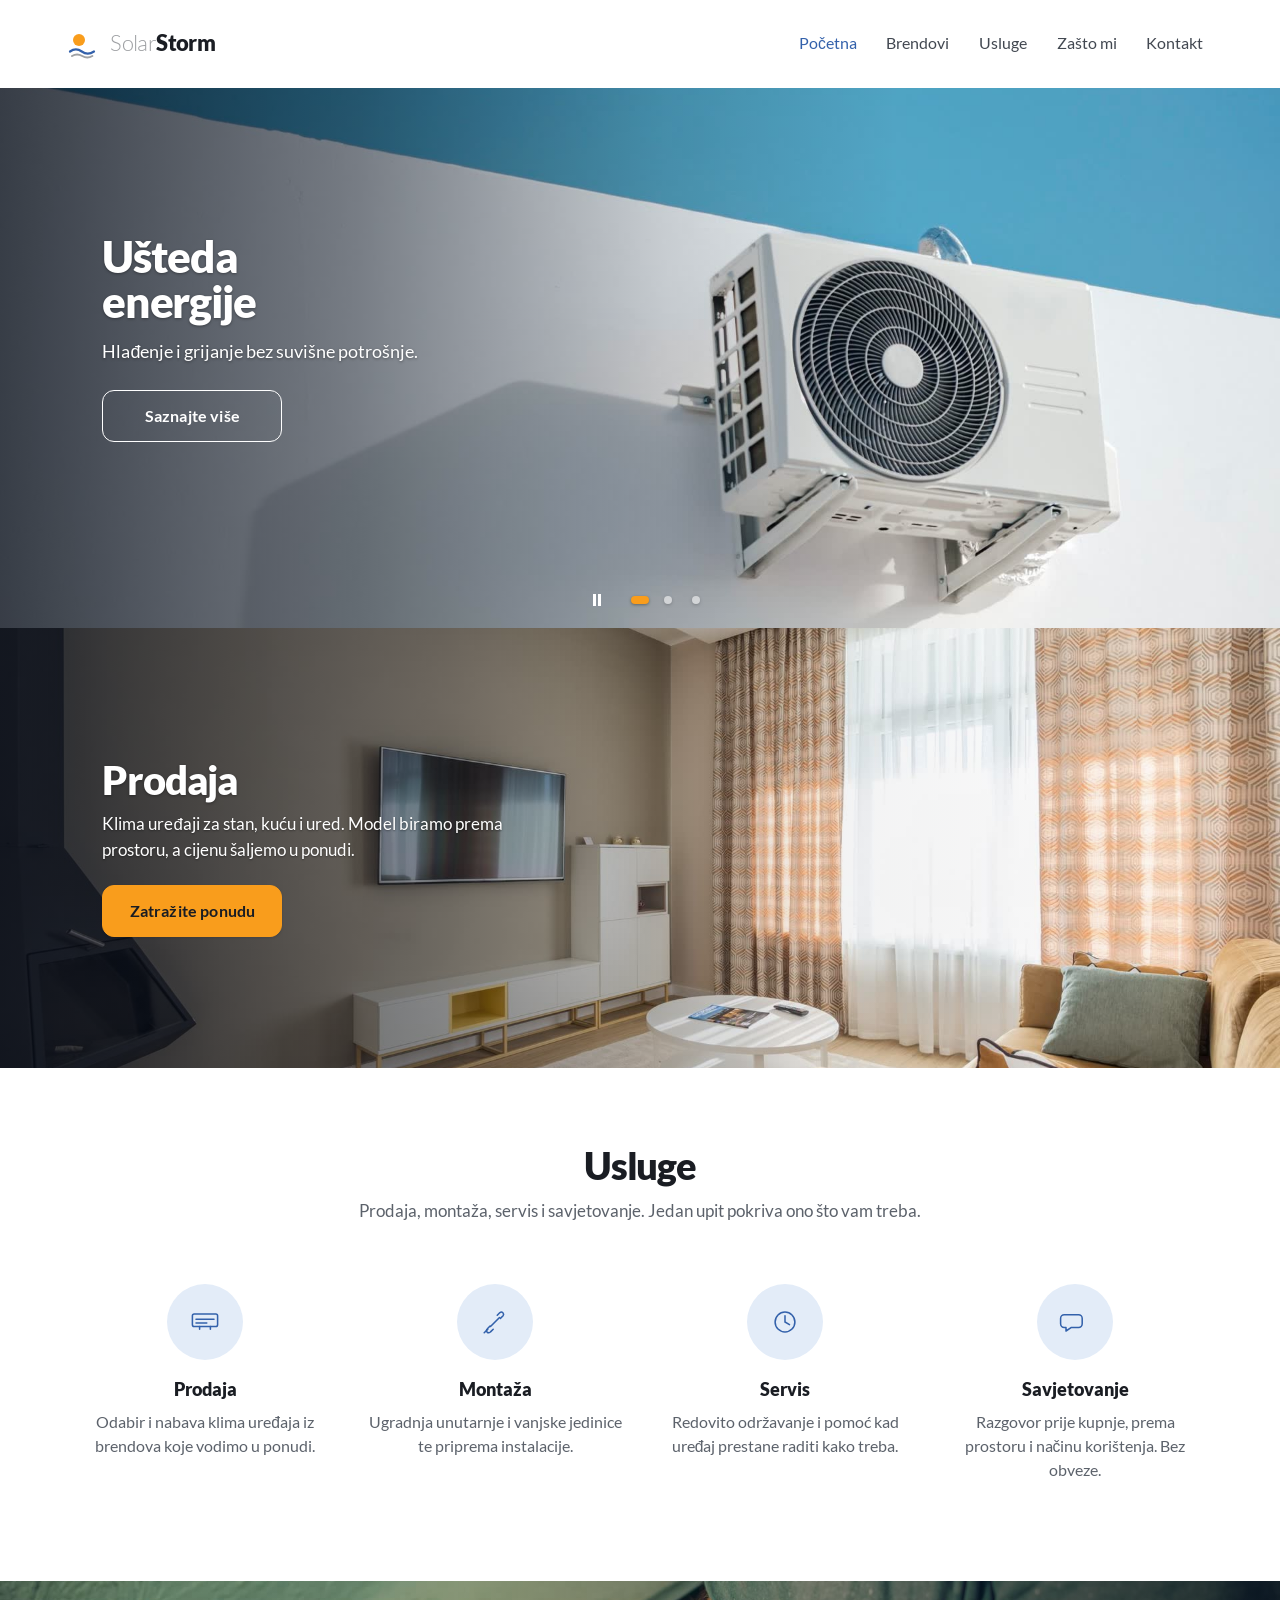
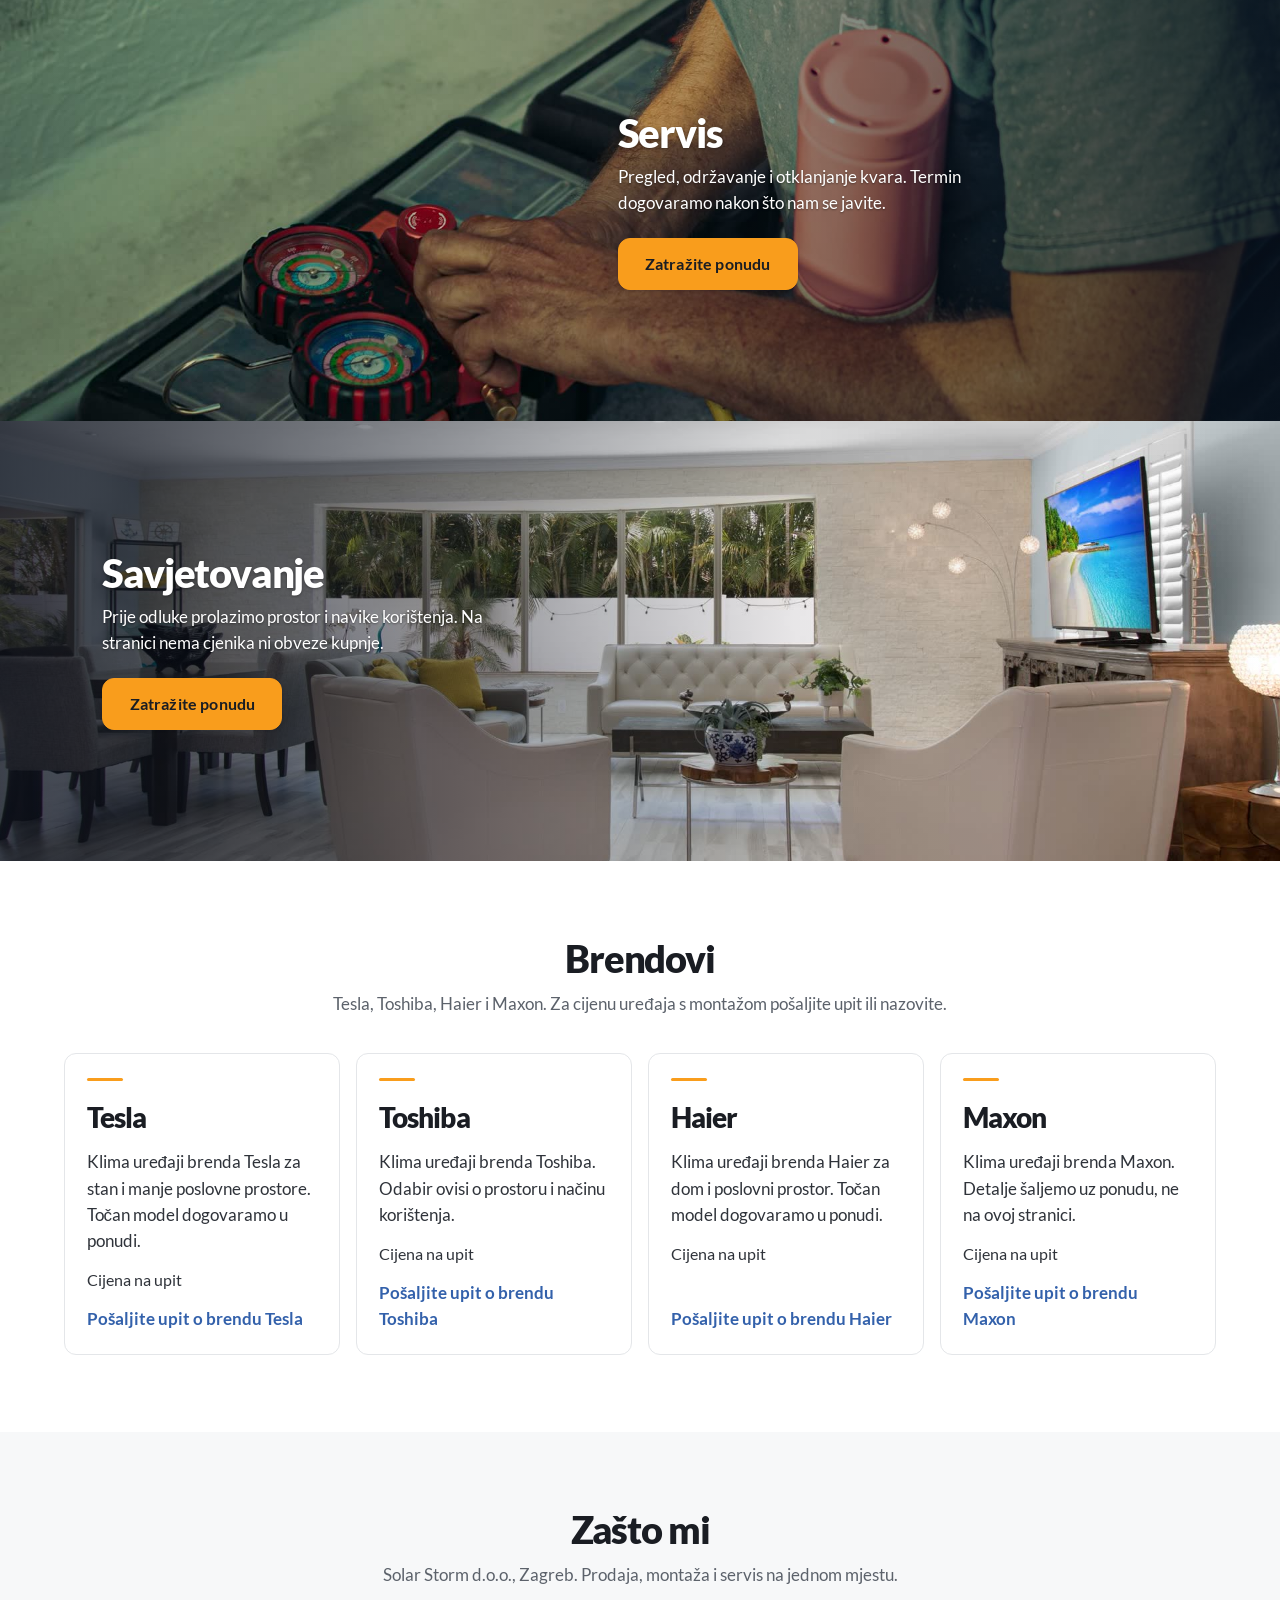
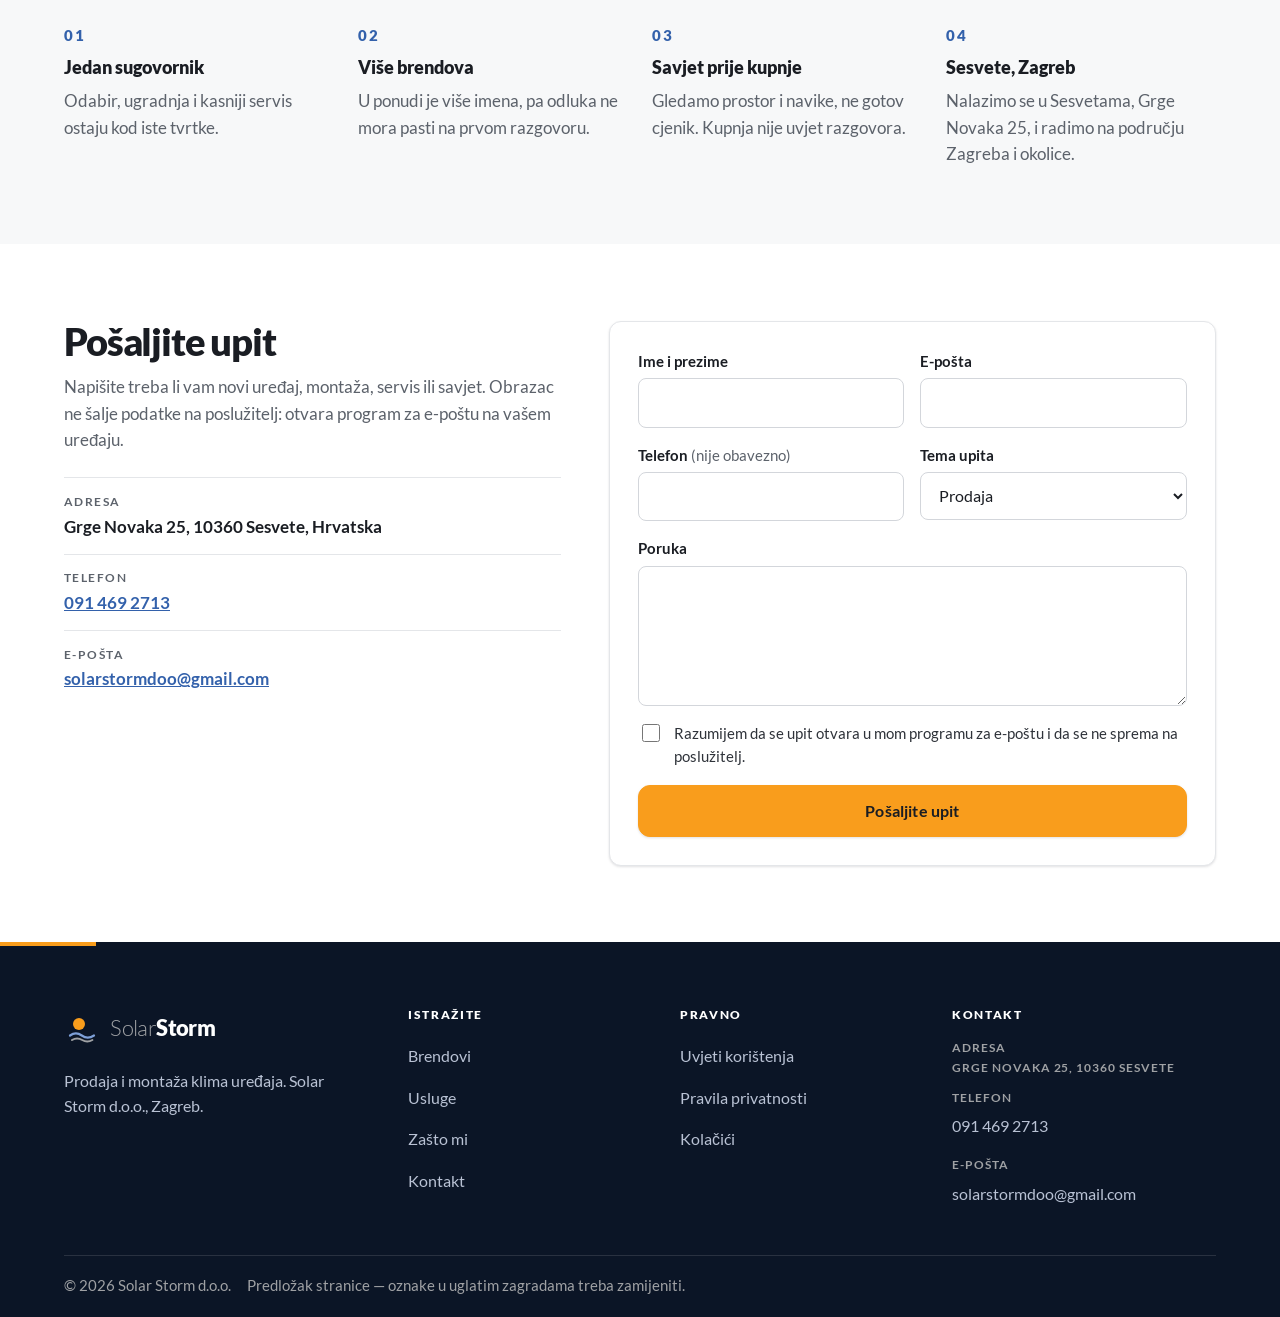
==== index.html @ fc3a7379 "Mitsubishi zamijenjen s Toshiba" ====
<!DOCTYPE html>
<html lang="hr">
<head>
  <meta charset="utf-8">
  <meta name="viewport" content="width=device-width, initial-scale=1">
  <title>Solar Storm — prodaja i montaža klima uređaja | Zagreb</title>
  <meta name="description" content="Solar Storm d.o.o. iz Zagreba prodaje, montira i servisira klima uređaje. Tesla, Toshiba, Haier i Maxon. Zatražite ponudu.">
  <meta name="theme-color" content="#3361ab">
  <link rel="icon" href="favicon.svg" type="image/svg+xml">
  <link rel="stylesheet" href="css/styles.css">
  <script>document.documentElement.classList.add("js");</script>
</head>
<body class="has-hero">
  <a class="skip-link" href="#sadrzaj">Preskoči na sadržaj</a>
  <header class="site-header" id="siteHeader" data-menu-open="false" data-scrolled="false">
    <div class="container site-header__bar">
      <a class="logo" href="index.html" aria-label="Solar Storm, početna">
        <svg class="logo__mark" viewBox="0 0 36 36" aria-hidden="true">
          <circle cx="15" cy="14" r="6" fill="#F99D1C"/>
          <path d="M6 25.5c4.2-3 7.6-3 11.8 0s7.6 3 12.2 0" fill="none" stroke="#3361ab" stroke-width="2.2" stroke-linecap="round"/>
          <path d="M8 30c3.6-2.2 6.6-2.2 10.2 0s6.6 2.2 10.2 0" fill="none" stroke="#9FA1A4" stroke-width="2" stroke-linecap="round"/>
        </svg>
        <span class="logo__word"><span class="logo__solar">Solar</span><span class="logo__storm">Storm</span></span>
      </a>
      <nav class="nav-desktop" aria-label="Glavni izbornik">
        <ul class="nav-desktop__list">
          <li><a href="index.html" aria-current="page">Početna</a></li>
          <li><a href="#brendovi">Brendovi</a></li>
          <li><a href="#usluge">Usluge</a></li>
          <li><a href="#zasto-mi">Zašto mi</a></li>
          <li><a href="#kontakt">Kontakt</a></li>
        </ul>
      </nav>
      <button class="burger" type="button" aria-expanded="false" aria-controls="mobileMenu" aria-label="Izbornik" data-burger>
        <span></span><span></span><span></span>
      </button>
    </div>
    <button class="scrim" type="button" tabindex="-1" aria-hidden="true" data-scrim></button>
    <nav class="mobile-menu" id="mobileMenu" aria-label="Mobilni izbornik">
      <ul>
        <li><a href="index.html">Početna</a></li>
        <li><a href="#brendovi">Brendovi</a></li>
        <li><a href="#usluge">Usluge</a></li>
        <li><a href="#zasto-mi">Zašto mi</a></li>
        <li><a href="#kontakt">Kontakt</a></li>
      </ul>
      <p class="mobile-menu__note">Zagreb · <a href="tel:+385914692713">091 469 2713</a></p>
    </nav>
  </header>

  <main id="sadrzaj">
    <section class="hero" data-slider aria-roledescription="vrtuljak" aria-label="Istaknute teme">
      <div class="hero__track" id="heroTrack" data-slider-track tabindex="0" aria-label="Slajdovi, strelice lijevo i desno mijenjaju slajd">
        <article class="hero__slide" id="slajd-ustedba">
          <img class="pos-ustedba" src="images/hero-ustedba.jpg" width="1920" height="1280" alt="Vanjska jedinica klima uređaja na bijelom pročelju, vedro plavo nebo." fetchpriority="high">
          <div class="hero__copy">
            <h1>Ušteda<br>energije</h1>
            <p>Hlađenje i grijanje bez suvišne potrošnje.</p>
            <a class="btn btn--outline" href="#brendovi">Saznajte više</a>
          </div>
        </article>
        <article class="hero__slide" id="slajd-tiho">
          <img class="pos-tiho" src="images/hero-tiho.jpg" width="1920" height="1280" alt="Bijela unutarnja jedinica klima uređaja ispod stropa.">
          <div class="hero__copy">
            <h2>Tiho hlađenje<br>i grijanje</h2>
            <p>Udobnost koja ostaje u pozadini.</p>
            <a class="btn btn--outline" href="#usluge">Saznajte više</a>
          </div>
        </article>
        <article class="hero__slide" id="slajd-montaza">
          <img class="pos-montaza" src="images/hero-montaza.jpg" width="1920" height="1586" alt="Serviser na krovu radi na klimatizacijskoj jedinici.">
          <div class="hero__copy">
            <h2>Montaža</h2>
            <p>Od odabira uređaja do ugradnje u Zagrebu.</p>
            <a class="btn btn--outline" href="#kontakt">Saznajte više</a>
          </div>
        </article>
      </div>
      <div class="hero__ui">
        <button class="hero__toggle" type="button" data-slider-toggle aria-pressed="false" aria-label="Pauziraj automatsku izmjenu slajdova">
          <svg class="icon-pause" viewBox="0 0 16 16" aria-hidden="true"><path fill="currentColor" d="M4 2h3v12H4zM9 2h3v12H9z"/></svg>
          <svg class="icon-play" viewBox="0 0 16 16" aria-hidden="true"><path fill="currentColor" d="M4 2.5v11l10-5.5z"/></svg>
        </button>
        <div class="hero__dots" role="group" aria-label="Odabir slajda">
          <a class="hero__dot is-active" href="#slajd-ustedba" data-slider-dot aria-current="true" aria-label="Slajd 1 od 3: Ušteda energije">1</a>
          <a class="hero__dot" href="#slajd-tiho" data-slider-dot aria-label="Slajd 2 od 3: Tiho hlađenje i grijanje">2</a>
          <a class="hero__dot" href="#slajd-montaza" data-slider-dot aria-label="Slajd 3 od 3: Montaža">3</a>
        </div>
      </div>
    </section>

    <section class="banner" aria-labelledby="prodaja-naslov">
      <img class="pos-prodaja" src="images/banner-prodaja.jpg" width="1920" height="1282" alt="Suvremeni dnevni boravak s dnevnim svjetlom i garniturom." loading="lazy">
      <div class="banner__copy">
        <h2 id="prodaja-naslov">Prodaja</h2>
        <p>Klima uređaji za stan, kuću i ured. Model biramo prema prostoru, a cijenu šaljemo u ponudi.</p>
        <a class="btn btn--amber" href="#kontakt" data-tema="Prodaja">Zatražite ponudu</a>
      </div>
    </section>

    <section class="section" id="usluge" aria-labelledby="usluge-naslov">
      <div class="container">
        <div class="section__head">
          <h2 id="usluge-naslov">Usluge</h2>
          <p>Prodaja, montaža, servis i savjetovanje. Jedan upit pokriva ono što vam treba.</p>
        </div>
        <div class="tiles">
          <a class="tile" href="#kontakt" data-tema="Prodaja">
            <span class="tile__icon" aria-hidden="true">
              <svg viewBox="0 0 40 40" fill="none" stroke="currentColor" stroke-width="1.7" stroke-linejoin="round">
                <rect x="6" y="11" width="28" height="14" rx="2"/>
                <path d="M10 17h20M10 21h12" stroke-linecap="round"/>
                <path d="M14 25v3M26 25v3" stroke-linecap="round"/>
              </svg>
            </span>
            <h3>Prodaja</h3>
            <p>Odabir i nabava klima uređaja iz brendova koje vodimo u ponudi.</p>
          </a>
          <a class="tile" href="#kontakt" data-tema="Montaža">
            <span class="tile__icon" aria-hidden="true">
              <svg viewBox="0 0 40 40" fill="none" stroke="currentColor" stroke-width="1.7" stroke-linecap="round" stroke-linejoin="round">
                <path d="M15 25l10-10"/>
                <path d="M22.5 12.5l3-3a2.5 2.5 0 013.5 3.5l-3 3"/>
                <path d="M14.5 24.5l-3 3a2.5 2.5 0 103.5 3.5l3-3"/>
                <path d="M8 32l4-4"/>
              </svg>
            </span>
            <h3>Montaža</h3>
            <p>Ugradnja unutarnje i vanjske jedinice te priprema instalacije.</p>
          </a>
          <a class="tile" href="#kontakt" data-tema="Servis">
            <span class="tile__icon" aria-hidden="true">
              <svg viewBox="0 0 40 40" fill="none" stroke="currentColor" stroke-width="1.7" stroke-linecap="round">
                <circle cx="20" cy="20" r="11"/>
                <path d="M20 13v7l5 3"/>
              </svg>
            </span>
            <h3>Servis</h3>
            <p>Redovito održavanje i pomoć kad uređaj prestane raditi kako treba.</p>
          </a>
          <a class="tile" href="#kontakt" data-tema="Savjetovanje">
            <span class="tile__icon" aria-hidden="true">
              <svg viewBox="0 0 40 40" fill="none" stroke="currentColor" stroke-width="1.7" stroke-linejoin="round">
                <path d="M8 12h16a4 4 0 014 4v6a4 4 0 01-4 4H16l-6 4v-4H8a4 4 0 01-4-4v-6a4 4 0 014-4z"/>
              </svg>
            </span>
            <h3>Savjetovanje</h3>
            <p>Razgovor prije kupnje, prema prostoru i načinu korištenja. Bez obveze.</p>
          </a>
        </div>
      </div>
    </section>

    <section class="banner banner--right" aria-labelledby="servis-naslov">
      <img class="pos-rad" src="images/banner-rad.jpg" width="1920" height="2918" alt="Serviser s manometrima kleči uz klimatizacijsku instalaciju." loading="lazy">
      <div class="banner__copy">
        <h2 id="servis-naslov">Servis</h2>
        <p>Pregled, održavanje i otklanjanje kvara. Termin dogovaramo nakon što nam se javite.</p>
        <a class="btn btn--amber" href="#kontakt" data-tema="Servis">Zatražite ponudu</a>
      </div>
    </section>

    <section class="banner" aria-labelledby="savjet-naslov">
      <img class="pos-savjet" src="images/banner-savjet.jpg" width="1920" height="1280" alt="Svijetli dnevni boravak s velikim prozorima i bijelim namještajem." loading="lazy">
      <div class="banner__copy">
        <h2 id="savjet-naslov">Savjetovanje</h2>
        <p>Prije odluke prolazimo prostor i navike korištenja. Na stranici nema cjenika ni obveze kupnje.</p>
        <a class="btn btn--amber" href="#kontakt" data-tema="Savjetovanje">Zatražite ponudu</a>
      </div>
    </section>

    <!--
      BRENDOVI — lako preimenovanje
      Da promijenite brend, uredite karticu s data-brand (naslov i tekst).
      Isto ime potražite u README.md.
    -->
    <section class="section" id="brendovi" aria-labelledby="brendovi-naslov">
      <div class="container">
        <div class="section__head">
          <h2 id="brendovi-naslov">Brendovi</h2>
          <p>Tesla, Toshiba, Haier i Maxon. Za cijenu uređaja s montažom pošaljite upit ili nazovite.</p>
        </div>
        <div class="brands">
          <article class="brand-card" data-brand="tesla">
            <span class="brand-card__rule" aria-hidden="true"></span>
            <h3>Tesla</h3>
            <p>Klima uređaji brenda Tesla za stan i manje poslovne prostore. Točan model dogovaramo u ponudi.</p>
            <p class="brand-card__price">Cijena na upit</p>
            <a class="link" href="#kontakt" data-tema="Prodaja">Pošaljite upit o brendu Tesla</a>
          </article>
          <article class="brand-card" data-brand="toshiba">
            <span class="brand-card__rule" aria-hidden="true"></span>
            <h3>Toshiba</h3>
            <p>Klima uređaji brenda Toshiba. Odabir ovisi o prostoru i načinu korištenja.</p>
            <p class="brand-card__price">Cijena na upit</p>
            <a class="link" href="#kontakt" data-tema="Prodaja">Pošaljite upit o brendu Toshiba</a>
          </article>
          <article class="brand-card" data-brand="haier">
            <span class="brand-card__rule" aria-hidden="true"></span>
            <h3>Haier</h3>
            <p>Klima uređaji brenda Haier za dom i poslovni prostor. Točan model dogovaramo u ponudi.</p>
            <p class="brand-card__price">Cijena na upit</p>
            <a class="link" href="#kontakt" data-tema="Prodaja">Pošaljite upit o brendu Haier</a>
          </article>
          <article class="brand-card" data-brand="maxon">
            <span class="brand-card__rule" aria-hidden="true"></span>
            <h3>Maxon</h3>
            <p>Klima uređaji brenda Maxon. Detalje šaljemo uz ponudu, ne na ovoj stranici.</p>
            <p class="brand-card__price">Cijena na upit</p>
            <a class="link" href="#kontakt" data-tema="Prodaja">Pošaljite upit o brendu Maxon</a>
          </article>
        </div>
      </div>
    </section>

    <section class="section section--surface" id="zasto-mi" aria-labelledby="zasto-naslov">
      <div class="container">
        <div class="section__head">
          <h2 id="zasto-naslov">Zašto mi</h2>
          <p>Solar Storm d.o.o., Zagreb. Prodaja, montaža i servis na jednom mjestu.</p>
        </div>
        <div class="reasons">
          <article class="reason">
            <span class="reason__num">01</span>
            <h3>Jedan sugovornik</h3>
            <p>Odabir, ugradnja i kasniji servis ostaju kod iste tvrtke.</p>
          </article>
          <article class="reason">
            <span class="reason__num">02</span>
            <h3>Više brendova</h3>
            <p>U ponudi je više imena, pa odluka ne mora pasti na prvom razgovoru.</p>
          </article>
          <article class="reason">
            <span class="reason__num">03</span>
            <h3>Savjet prije kupnje</h3>
            <p>Gledamo prostor i navike, ne gotov cjenik. Kupnja nije uvjet razgovora.</p>
          </article>
          <article class="reason">
            <span class="reason__num">04</span>
            <h3>Sesvete, Zagreb</h3>
            <p>Nalazimo se u Sesvetama, Grge Novaka 25, i radimo na području Zagreba i okolice.</p>
          </article>
        </div>
      </div>
    </section>

    <section class="section" id="kontakt" aria-labelledby="kontakt-naslov">
      <div class="container contact">
        <div class="contact__intro">
          <h2 id="kontakt-naslov">Pošaljite upit</h2>
          <p>Napišite treba li vam novi uređaj, montaža, servis ili savjet. Obrazac ne šalje podatke na poslužitelj: otvara program za e-poštu na vašem uređaju.</p>
          <ul class="contact-list">
            <li>
              <span>Adresa</span>
              <strong>Grge Novaka 25, 10360 Sesvete, Hrvatska</strong>
            </li>
            <li>
              <span>Telefon</span>
              <strong><a href="tel:+385914692713">091 469 2713</a></strong>
            </li>
            <li>
              <span>E-pošta</span>
              <strong><a href="mailto:solarstormdoo@gmail.com" id="contact-email">solarstormdoo@gmail.com</a></strong>
            </li>
          </ul>
        </div>
        <form class="form" data-inquiry novalidate>
          <div class="form-row form-row--2">
            <div class="field">
              <label for="ime">Ime i prezime</label>
              <input id="ime" name="ime" type="text" autocomplete="name" required>
            </div>
            <div class="field">
              <label for="email">E-pošta</label>
              <input id="email" name="email" type="email" autocomplete="email" required>
            </div>
          </div>
          <div class="form-row form-row--2">
            <div class="field">
              <label for="telefon">Telefon <span style="font-weight:400;color:#5c626b">(nije obavezno)</span></label>
              <input id="telefon" name="telefon" type="tel" autocomplete="tel">
            </div>
            <div class="field">
              <label for="tema">Tema upita</label>
              <select id="tema" name="tema">
                <option>Prodaja</option>
                <option>Montaža</option>
                <option>Servis</option>
                <option>Savjetovanje</option>
              </select>
            </div>
          </div>
          <div class="field">
            <label for="poruka">Poruka</label>
            <textarea id="poruka" name="poruka" required></textarea>
          </div>
          <label class="check">
            <input type="checkbox" name="suglasnost" required>
            <span>Razumijem da se upit otvara u mom programu za e-poštu i da se ne sprema na poslužitelj.</span>
          </label>
          <p class="form-status" data-form-status role="status" hidden></p>
          <textarea class="form-copy" data-form-copy hidden readonly aria-label="Tekst upita za kopiranje"></textarea>
          <button class="btn btn--amber" type="button" data-copy hidden>Kopiraj tekst upita</button>
          <button class="btn btn--amber btn--full" type="submit">Pošaljite upit</button>
        </form>
      </div>
    </section>
  </main>

  <footer class="site-footer">
    <div class="container footer-grid">
      <div class="footer-brand">
        <a class="logo" href="index.html" aria-label="Solar Storm, početna">
          <svg class="logo__mark" viewBox="0 0 36 36" aria-hidden="true">
            <circle cx="15" cy="14" r="6" fill="#F99D1C"/>
            <path d="M6 25.5c4.2-3 7.6-3 11.8 0s7.6 3 12.2 0" fill="none" stroke="#7ea0d8" stroke-width="2.2" stroke-linecap="round"/>
            <path d="M8 30c3.6-2.2 6.6-2.2 10.2 0s6.6 2.2 10.2 0" fill="none" stroke="#9FA1A4" stroke-width="2" stroke-linecap="round"/>
          </svg>
          <span class="logo__word"><span class="logo__solar">Solar</span><span class="logo__storm">Storm</span></span>
        </a>
        <p>Prodaja i montaža klima uređaja. Solar Storm d.o.o., Zagreb.</p>
      </div>
      <div>
        <h2>Istražite</h2>
        <ul>
          <li><a href="#brendovi">Brendovi</a></li>
          <li><a href="#usluge">Usluge</a></li>
          <li><a href="#zasto-mi">Zašto mi</a></li>
          <li><a href="#kontakt">Kontakt</a></li>
        </ul>
      </div>
      <div>
        <h2>Pravno</h2>
        <ul>
          <li><a href="pravne.html#uvjeti">Uvjeti korištenja</a></li>
          <li><a href="pravne.html#privatnost">Pravila privatnosti</a></li>
          <li><a href="pravne.html#kolacici">Kolačići</a></li>
        </ul>
      </div>
      <div class="footer-contact">
        <h2>Kontakt</h2>
        <ul>
          <li><span>Adresa</span><span>Grge Novaka 25, 10360 Sesvete</span></li>
          <li><span>Telefon</span><a href="tel:+385914692713">091 469 2713</a></li>
          <li><span>E-pošta</span><a href="mailto:solarstormdoo@gmail.com">solarstormdoo@gmail.com</a></li>
        </ul>
      </div>
    </div>
    <div class="container footer-bottom">
      <span>© 2026 Solar Storm d.o.o.</span>
      <span>Predložak stranice — oznake u uglatim zagradama treba zamijeniti.</span>
    </div>
  </footer>
  <script src="js/main.js"></script>
</body>
</html>
---- css/styles.css ----
/* Solar Storm — statička stranica. Lato (OFL), boje po zadanoj paleti. */

@font-face {
  font-family: Lato;
  font-style: normal;
  font-weight: 300;
  font-display: swap;
  src: url("../fonts/lato-300-ext.woff2") format("woff2");
  unicode-range: U+0100-02BA, U+02BD-02C5, U+02C7-02CC, U+02CE-02D7, U+02DD-02FF, U+0304, U+0308, U+0329, U+1D00-1DBF, U+1E00-1E9F, U+1EF2-1EFF, U+2020, U+20A0-20AB, U+20AD-20C4, U+2113, U+2C60-2C7F, U+A720-A7FF;
}
@font-face {
  font-family: Lato;
  font-style: normal;
  font-weight: 300;
  font-display: swap;
  src: url("../fonts/lato-300.woff2") format("woff2");
  unicode-range: U+0000-00FF, U+0131, U+0152-0153, U+02BB-02BC, U+02C6, U+02DA, U+02DC, U+0304, U+0308, U+0329, U+2000-206F, U+20AC, U+2122, U+2191, U+2193, U+2212, U+2215, U+FEFF, U+FFFD;
}
@font-face {
  font-family: Lato;
  font-style: normal;
  font-weight: 400;
  font-display: swap;
  src: url("../fonts/lato-400-ext.woff2") format("woff2");
  unicode-range: U+0100-02BA, U+02BD-02C5, U+02C7-02CC, U+02CE-02D7, U+02DD-02FF, U+0304, U+0308, U+0329, U+1D00-1DBF, U+1E00-1E9F, U+1EF2-1EFF, U+2020, U+20A0-20AB, U+20AD-20C4, U+2113, U+2C60-2C7F, U+A720-A7FF;
}
@font-face {
  font-family: Lato;
  font-style: normal;
  font-weight: 400;
  font-display: swap;
  src: url("../fonts/lato-400.woff2") format("woff2");
  unicode-range: U+0000-00FF, U+0131, U+0152-0153, U+02BB-02BC, U+02C6, U+02DA, U+02DC, U+0304, U+0308, U+0329, U+2000-206F, U+20AC, U+2122, U+2191, U+2193, U+2212, U+2215, U+FEFF, U+FFFD;
}
@font-face {
  font-family: Lato;
  font-style: normal;
  font-weight: 700;
  font-display: swap;
  src: url("../fonts/lato-700-ext.woff2") format("woff2");
  unicode-range: U+0100-02BA, U+02BD-02C5, U+02C7-02CC, U+02CE-02D7, U+02DD-02FF, U+0304, U+0308, U+0329, U+1D00-1DBF, U+1E00-1E9F, U+1EF2-1EFF, U+2020, U+20A0-20AB, U+20AD-20C4, U+2113, U+2C60-2C7F, U+A720-A7FF;
}
@font-face {
  font-family: Lato;
  font-style: normal;
  font-weight: 700;
  font-display: swap;
  src: url("../fonts/lato-700.woff2") format("woff2");
  unicode-range: U+0000-00FF, U+0131, U+0152-0153, U+02BB-02BC, U+02C6, U+02DA, U+02DC, U+0304, U+0308, U+0329, U+2000-206F, U+20AC, U+2122, U+2191, U+2193, U+2212, U+2215, U+FEFF, U+FFFD;
}
@font-face {
  font-family: Lato;
  font-style: normal;
  font-weight: 900;
  font-display: swap;
  src: url("../fonts/lato-900-ext.woff2") format("woff2");
  unicode-range: U+0100-02BA, U+02BD-02C5, U+02C7-02CC, U+02CE-02D7, U+02DD-02FF, U+0304, U+0308, U+0329, U+1D00-1DBF, U+1E00-1E9F, U+1EF2-1EFF, U+2020, U+20A0-20AB, U+20AD-20C4, U+2113, U+2C60-2C7F, U+A720-A7FF;
}
@font-face {
  font-family: Lato;
  font-style: normal;
  font-weight: 900;
  font-display: swap;
  src: url("../fonts/lato-900.woff2") format("woff2");
  unicode-range: U+0000-00FF, U+0131, U+0152-0153, U+02BB-02BC, U+02C6, U+02DA, U+02DC, U+0304, U+0308, U+0329, U+2000-206F, U+20AC, U+2122, U+2191, U+2193, U+2212, U+2215, U+FEFF, U+FFFD;
}

:root {
  --white: #fff;
  --ink: #1a1d23;
  --text: #2f333a;
  --muted: #5c626b;
  --grey: #9fa1a4;
  --line: #e4e6e9;
  --line-soft: #eef0f2;
  --surface: #f7f8f9;
  --orange: #f99d1c;
  --orange-hover: #e88c0b;
  --blue: #3361ab;
  --blue-deep: #24457a;
  --footer: #0b1526;
  --footer-muted: #b9c2d4;
  --header-h: 64px;
  --container: 1152px;
  --radius: 12px;
  --shadow: 0 1px 3px rgba(26, 29, 35, 0.08), 0 1px 2px rgba(26, 29, 35, 0.05);
  --ease: cubic-bezier(0.22, 0.61, 0.36, 1);
  color-scheme: light;
}

*,
*::before,
*::after { box-sizing: border-box; }

html { scroll-behavior: smooth; }

body {
  margin: 0;
  padding-top: var(--header-h);
  font-family: Lato, "Segoe UI", Helvetica, Arial, sans-serif;
  font-weight: 400;
  font-size: 1.0625rem;
  line-height: 1.55;
  color: var(--text);
  background: var(--white);
}

img { max-width: 100%; height: auto; }

a { color: var(--blue); }

a:hover { color: var(--blue-deep); }

h1, h2, h3, p { margin-top: 0; }

:focus-visible {
  outline: 3px solid var(--blue);
  outline-offset: 3px;
}

::selection {
  background: var(--orange);
  color: var(--ink);
}

.skip-link {
  position: absolute;
  left: 1rem;
  top: -3rem;
  z-index: 100;
  padding: 0.75rem 1rem;
  background: var(--white);
  color: var(--ink);
  border-radius: 8px;
  font-weight: 700;
  text-decoration: none;
}

.skip-link:focus { top: 0.75rem; }

.container {
  width: min(var(--container), calc(100% - 2.5rem));
  margin-inline: auto;
}

.token {
  display: inline-block;
  padding: 0 0.35em;
  border-radius: 4px;
  background: #fff4e0;
  color: #6b3d00;
  font-weight: 700;
}

/* Header */

.site-header {
  position: fixed;
  inset: 0 0 auto 0;
  z-index: 80;
  height: var(--header-h);
  background: var(--white);
  border-bottom: 1px solid transparent;
  transition: box-shadow 0.3s var(--ease), border-color 0.3s var(--ease);
}

.site-header[data-scrolled="true"],
body:not(.has-hero) .site-header {
  border-bottom-color: var(--line-soft);
  box-shadow: 0 4px 12px -2px rgba(26, 29, 35, 0.08);
}

.site-header__bar {
  display: flex;
  align-items: center;
  height: 100%;
  gap: 1rem;
}

.logo {
  display: inline-flex;
  align-items: center;
  gap: 0.65rem;
  color: inherit;
  text-decoration: none;
  min-height: 44px;
}

.logo:hover { opacity: 0.78; color: inherit; }

.logo__mark { width: 36px; height: 36px; flex: none; display: block; }

.logo__word {
  font-size: 1.35rem;
  line-height: 1;
  letter-spacing: -0.03em;
}

.logo__solar { font-weight: 300; color: var(--grey); }

.logo__storm { font-weight: 900; color: var(--ink); }

.nav-desktop { display: none; }

.nav-desktop__list {
  display: flex;
  align-items: center;
  gap: 0.25rem;
  margin: 0;
  padding: 0;
  list-style: none;
}

.nav-desktop__list a {
  display: inline-flex;
  align-items: center;
  min-height: 44px;
  padding: 0 0.8rem;
  color: #424851;
  font-size: 0.98rem;
  font-weight: 400;
  text-decoration: none;
  border-radius: 8px;
}

.nav-desktop__list a:hover,
.nav-desktop__list a[aria-current="page"] {
  color: var(--blue);
}

.burger {
  margin-left: auto;
  width: 44px;
  height: 44px;
  border: 0;
  padding: 0;
  background: transparent;
  color: #5c626b;
  cursor: pointer;
  position: relative;
  border-radius: 8px;
}

.burger span {
  position: absolute;
  left: 12px;
  width: 20px;
  height: 2px;
  border-radius: 9px;
  background: currentColor;
  transition: transform 0.28s var(--ease), opacity 0.18s var(--ease);
}

.burger span:nth-child(1) { top: 15px; }
.burger span:nth-child(2) { top: 21px; }
.burger span:nth-child(3) { top: 27px; }

.burger[aria-expanded="true"] span:nth-child(1) { transform: translateY(6px) rotate(45deg); }
.burger[aria-expanded="true"] span:nth-child(2) { opacity: 0; }
.burger[aria-expanded="true"] span:nth-child(3) { transform: translateY(-6px) rotate(-45deg); }

.scrim {
  position: fixed;
  inset: var(--header-h) 0 0 0;
  z-index: 70;
  border: 0;
  padding: 0;
  background: rgba(17, 31, 56, 0.45);
  opacity: 0;
  pointer-events: none;
  cursor: pointer;
  transition: opacity 0.3s var(--ease);
}

.site-header[data-menu-open="true"] .scrim {
  opacity: 1;
  pointer-events: auto;
}

.mobile-menu {
  position: fixed;
  z-index: 75;
  top: var(--header-h);
  left: 0;
  bottom: 0;
  width: min(400px, 100%);
  padding: 0.5rem 1.25rem 2rem;
  background: var(--white);
  box-shadow: 0 28px 56px -14px rgba(26, 29, 35, 0.28);
  transform: translateX(-105%);
  visibility: hidden;
  transition: transform 0.32s var(--ease), visibility 0.32s;
  overflow: auto;
}

.site-header[data-menu-open="true"] .mobile-menu {
  transform: translateX(0);
  visibility: visible;
}

.mobile-menu ul {
  margin: 0;
  padding: 0;
  list-style: none;
}

.mobile-menu a {
  display: flex;
  align-items: center;
  min-height: 52px;
  border-bottom: 1px solid var(--line-soft);
  color: var(--ink);
  font-size: 1.2rem;
  font-weight: 700;
  text-decoration: none;
}

.mobile-menu a:hover { color: var(--blue); }

.mobile-menu__note {
  margin: 1.5rem 0 0;
  color: var(--muted);
  font-size: 0.95rem;
}

body.menu-open { overflow: hidden; }

/* Buttons */

.btn {
  display: inline-flex;
  align-items: center;
  justify-content: center;
  min-width: 180px;
  min-height: 52px;
  padding: 0.75rem 1.5rem;
  border: 1px solid transparent;
  border-radius: var(--radius);
  font: inherit;
  font-size: 1rem;
  font-weight: 700;
  line-height: 1.2;
  letter-spacing: 0.01em;
  text-align: center;
  text-decoration: none;
  cursor: pointer;
  transition: background-color 0.2s var(--ease), border-color 0.2s var(--ease), color 0.2s var(--ease), box-shadow 0.2s var(--ease), transform 0.2s var(--ease);
}

.btn:active { transform: translateY(1px); }

.btn--amber {
  background: var(--orange);
  border-color: var(--orange);
  color: var(--ink);
  box-shadow: var(--shadow);
}

.btn--amber:hover {
  background: var(--orange-hover);
  border-color: var(--orange-hover);
  color: var(--ink);
  box-shadow: 0 4px 12px -2px rgba(26, 29, 35, 0.16);
}

.btn--outline {
  background: transparent;
  border-color: #fff;
  color: #fff;
}

.btn--outline:hover {
  background: rgba(255, 255, 255, 0.16);
  color: #fff;
}

.btn--full { width: 100%; }

/* Hero */

.hero { position: relative; background: #c5ceda; }

.hero__track {
  display: grid;
  grid-auto-flow: column;
  grid-auto-columns: 100%;
  height: clamp(540px, 42vw, 750px);
  overflow-x: auto;
  scroll-snap-type: x mandatory;
  scroll-behavior: smooth;
  scrollbar-width: none;
  overscroll-behavior-x: contain;
}

.hero__track::-webkit-scrollbar { display: none; }

.hero__slide {
  position: relative;
  min-width: 0;
  height: 100%;
  scroll-snap-align: start;
  scroll-snap-stop: always;
  background: #c5ceda;
  color: #fff;
}

.hero__slide img,
.banner img {
  position: absolute;
  inset: 0;
  z-index: 0;
  width: 100%;
  height: 100%;
  object-fit: cover;
}

.hero__slide::after,
.banner::after {
  content: "";
  position: absolute;
  z-index: 1;
  inset: 0;
  pointer-events: none;
}

.hero__slide::after {
  background: linear-gradient(90deg, rgba(8, 14, 26, 0.78) 0%, rgba(8, 14, 26, 0.5) 28%, rgba(8, 14, 26, 0.16) 52%, rgba(8, 14, 26, 0) 70%);
}

.hero__copy {
  position: absolute;
  z-index: 2;
  top: 0;
  bottom: 0;
  left: 0;
  display: flex;
  flex-direction: column;
  justify-content: center;
  align-items: flex-start;
  width: min(760px, 100%);
  padding: 2rem clamp(1.25rem, 8vw, 8.5rem) 4.5rem;
}

.hero__copy h1,
.hero__copy h2 {
  margin: 0 0 0.85rem;
  max-width: 11em;
  color: #fff;
  font-size: clamp(2.15rem, 3.6vw, 2.75rem);
  font-weight: 900;
  line-height: 1.02;
  letter-spacing: -0.03em;
  text-shadow: 0 1px 3px rgba(0, 0, 0, 0.35);
}

.hero__copy p {
  margin: 0 0 1.6rem;
  max-width: 34ch;
  color: #fff;
  font-size: 1.125rem;
  font-weight: 400;
  line-height: 1.45;
  text-shadow: 0 1px 3px rgba(0, 0, 0, 0.4);
}

.pos-ustedba { object-position: 78% 42%; }
.pos-tiho { object-position: 62% 42%; }
.pos-montaza { object-position: 42% 40%; }

.hero__ui {
  position: absolute;
  z-index: 2;
  left: 0;
  right: 0;
  bottom: 0.35rem;
  display: flex;
  justify-content: center;
  align-items: center;
  gap: 0.15rem;
}

.hero__toggle {
  display: none;
  width: 44px;
  height: 44px;
  border: 0;
  border-radius: 999px;
  background: transparent;
  color: #fff;
  cursor: pointer;
}

.js .hero__toggle { display: inline-flex; align-items: center; justify-content: center; }

.hero__toggle svg { width: 16px; height: 16px; display: block; }
.hero__toggle .icon-play { display: none; }
.hero__toggle.is-paused .icon-pause { display: none; }
.hero__toggle.is-paused .icon-play { display: block; }

.hero__dots { display: flex; align-items: center; }

.hero__dot {
  display: flex;
  align-items: center;
  justify-content: center;
  width: 28px;
  height: 44px;
  padding: 0;
  color: transparent;
  text-decoration: none;
  background: transparent;
  border-radius: 6px;
}

.hero__dot::after {
  content: "";
  width: 8px;
  height: 8px;
  border-radius: 999px;
  background: #fff;
  opacity: 0.55;
  box-shadow: 0 1px 3px rgba(0, 0, 0, 0.35);
  transition: width 0.3s var(--ease), opacity 0.3s var(--ease), background-color 0.3s var(--ease);
}

.hero__dot:hover::after { opacity: 0.9; }

.hero__dot.is-active::after,
.hero__dot[aria-current="true"]::after {
  width: 26px;
  opacity: 1;
  background: var(--orange);
}

/* Banners */

.banner {
  position: relative;
  display: flex;
  align-items: flex-end;
  min-height: 480px;
  color: #fff;
  background: #c5ceda;
  overflow: hidden;
}

.banner::after {
  background: linear-gradient(180deg, rgba(8, 14, 26, 0.05) 15%, rgba(8, 14, 26, 0.82) 100%);
}

.banner__copy {
  position: relative;
  z-index: 2;
  width: min(560px, calc(100% - 2.5rem));
  margin: 0 1.25rem 1.75rem;
}

.banner h2 {
  margin: 0 0 0.6rem;
  color: #fff;
  font-size: clamp(2rem, 4vw, 2.5rem);
  font-weight: 900;
  line-height: 1.05;
  letter-spacing: -0.03em;
  text-shadow: 0 1px 3px rgba(0, 0, 0, 0.35);
}

.banner p {
  margin: 0 0 1.35rem;
  max-width: 42ch;
  color: #fff;
  font-size: 1.05rem;
  text-shadow: 0 1px 2px rgba(0, 0, 0, 0.4);
}

.pos-prodaja { object-position: 50% 46%; }
.pos-rad { object-position: 42% 52%; }
.pos-savjet { object-position: 50% 55%; }

/* Sections */

.section {
  padding: clamp(3rem, 6vw, 5.5rem) 0;
  scroll-margin-top: calc(var(--header-h) + 12px);
}

.prose h2 { scroll-margin-top: calc(var(--header-h) + 12px); }

.section--surface { background: var(--surface); }

.section__head {
  max-width: 40rem;
  margin: 0 auto 2.25rem;
  text-align: center;
}

.section__head h2,
.page h1,
.contact__intro h2 {
  margin: 0 0 0.75rem;
  color: var(--ink);
  font-size: clamp(1.85rem, 3vw, 2.5rem);
  font-weight: 900;
  line-height: 1.08;
  letter-spacing: -0.03em;
}

.section__head p,
.lede {
  margin: 0;
  color: var(--muted);
  font-size: 1.05rem;
}

.tiles {
  display: grid;
  grid-template-columns: 1fr 1fr;
  gap: 0.75rem;
}

.tile {
  display: flex;
  flex-direction: column;
  align-items: center;
  min-height: 100%;
  padding: 1.5rem 1.15rem 1.35rem;
  border-radius: var(--radius);
  color: inherit;
  text-align: center;
  text-decoration: none;
  transition: transform 0.25s var(--ease), background-color 0.25s var(--ease);
}

.tile:hover {
  background: var(--surface);
  color: inherit;
  transform: translateY(-3px);
}

.tile__icon {
  display: grid;
  place-items: center;
  width: 76px;
  height: 76px;
  margin-bottom: 0.9rem;
  border-radius: 50%;
  background: #e3ecf8;
  color: var(--blue);
}

.tile__icon svg { width: 36px; height: 36px; }

.tile h3 {
  margin: 0 0 0.4rem;
  color: var(--ink);
  font-size: 1.15rem;
  font-weight: 900;
}

.tile p {
  margin: 0;
  color: var(--muted);
  font-size: 0.98rem;
}

/* Brands */

.brands {
  display: grid;
  grid-template-columns: 1fr;
  gap: 1rem;
}

.brand-card {
  display: flex;
  flex-direction: column;
  min-height: 100%;
  padding: 1.5rem 1.35rem 1.35rem;
  border: 1px solid var(--line);
  border-radius: var(--radius);
  background: var(--white);
  transition: border-color 0.2s var(--ease), transform 0.2s var(--ease), background-color 0.2s var(--ease);
}

.brand-card:hover {
  border-color: #c4d7ef;
  background: #fcfcfd;
  transform: translateY(-2px);
}

.brand-card__flag {
  align-self: flex-start;
  margin: 0 0 0.85rem;
  padding: 0.15rem 0.5rem;
  border-radius: 999px;
  background: var(--surface);
  color: var(--muted);
  font-size: 0.75rem;
  font-weight: 700;
  letter-spacing: 0.08em;
  text-transform: uppercase;
}

.brand-card__rule {
  width: 36px;
  height: 3px;
  margin-bottom: 0.9rem;
  border-radius: 999px;
  background: var(--orange);
}

.brand-card h3 {
  margin: 0 0 0.65rem;
  color: var(--ink);
  font-size: 1.75rem;
  font-weight: 900;
  letter-spacing: -0.03em;
}

.brand-card p { margin: 0 0 0.85rem; color: var(--text); }

.brand-card__price { color: var(--muted); font-size: 0.98rem; }

.brand-card .link {
  margin-top: auto;
  font-weight: 700;
  text-decoration: none;
}

.brand-card .link:hover { text-decoration: underline; }

/* Reasons */

.reasons {
  display: grid;
  grid-template-columns: 1fr;
  gap: 1.5rem;
}

.reason h3 {
  margin: 0.35rem 0 0.4rem;
  color: var(--ink);
  font-size: 1.15rem;
  font-weight: 900;
}

.reason p { margin: 0; color: var(--muted); }

.reason__num {
  display: block;
  color: var(--blue);
  font-size: 0.95rem;
  font-weight: 900;
  letter-spacing: 0.14em;
}

/* Contact */

.contact {
  display: grid;
  gap: 2rem;
}

.contact__intro p { color: var(--muted); }

.contact-list {
  margin: 1.5rem 0 0;
  padding: 0;
  list-style: none;
}

.contact-list li {
  display: grid;
  gap: 0.15rem;
  padding: 0.85rem 0;
  border-top: 1px solid var(--line);
}

.contact-list li span:first-child {
  color: var(--muted);
  font-size: 0.78rem;
  font-weight: 700;
  letter-spacing: 0.12em;
  text-transform: uppercase;
}

.contact-list strong {
  color: var(--ink);
  font-weight: 700;
}

.form {
  padding: 1.25rem;
  border: 1px solid var(--line);
  border-radius: var(--radius);
  background: var(--white);
  box-shadow: var(--shadow);
}

.form-row { display: grid; gap: 1rem; }

.field { display: flex; flex-direction: column; gap: 0.35rem; margin-bottom: 1rem; }

.field label { color: var(--ink); font-size: 0.92rem; font-weight: 700; }

.field input,
.field select,
.field textarea {
  width: 100%;
  min-height: 48px;
  padding: 0.7rem 0.85rem;
  border: 1px solid #d3d6db;
  border-radius: 8px;
  background: var(--white);
  color: var(--ink);
  font: inherit;
  font-size: 1rem;
}

.field textarea { min-height: 140px; resize: vertical; }

.field input[aria-invalid="true"],
.field select[aria-invalid="true"],
.field textarea[aria-invalid="true"] { border-color: #9d2c2c; }

.check {
  display: flex;
  align-items: flex-start;
  gap: 0.7rem;
  margin: 0 0 1rem;
  color: var(--text);
  font-size: 0.95rem;
}

.check input { width: 1.15rem; height: 1.15rem; margin-top: 0.15rem; flex: none; accent-color: var(--blue); }

.form-status {
  margin: 0 0 1rem;
  padding: 0.85rem 1rem;
  border-radius: 8px;
  background: #f2f6fc;
  color: var(--ink);
}

.form-status.is-error { background: #fdf2f2; }

.form-copy {
  width: 100%;
  min-height: 120px;
  margin: 0 0 0.75rem;
  padding: 0.75rem;
  border: 1px solid var(--line);
  border-radius: 8px;
  font: inherit;
  font-size: 0.92rem;
}

.form .btn[hidden],
.form-copy[hidden],
.form-status[hidden] { display: none; }

.form [data-copy] { margin-bottom: 0.75rem; }

/* Page */

.page { padding: clamp(2.5rem, 6vw, 4.5rem) 0 clamp(4rem, 8vw, 6rem); }

.page h1 { max-width: 16ch; }

.prose { max-width: 68ch; }

.prose h2 {
  margin: 2.25rem 0 0.6rem;
  color: var(--ink);
  font-size: 1.45rem;
  font-weight: 900;
  letter-spacing: -0.02em;
}

.prose p { margin: 0 0 0.9rem; }

.prose a { font-weight: 700; }

/* Footer */

.site-footer {
  position: relative;
  margin-top: auto;
  padding: clamp(2.5rem, 5vw, 4rem) 0 1.25rem;
  background: var(--footer);
  color: var(--footer-muted);
  font-size: 1rem;
}

.site-footer::before {
  content: "";
  position: absolute;
  top: 0;
  left: 0;
  width: 96px;
  height: 4px;
  background: var(--orange);
}

.site-footer a { color: var(--footer-muted); text-decoration: none; }

.site-footer a:hover { color: var(--white); }

.site-footer :focus-visible { outline-color: var(--orange); }

.footer-grid {
  display: grid;
  gap: 2rem;
}

.footer-brand p { max-width: 32ch; margin: 1rem 0 0; }

.site-footer .logo__solar { color: var(--grey); }
.site-footer .logo__storm { color: var(--white); }

.site-footer h2 {
  margin: 0 0 0.85rem;
  color: var(--white);
  font-size: 0.75rem;
  font-weight: 900;
  letter-spacing: 0.14em;
  text-transform: uppercase;
}

.site-footer ul { margin: 0; padding: 0; list-style: none; }

.site-footer li { margin: 0.35rem 0; }

.site-footer li a { display: inline-flex; min-height: 36px; align-items: center; }

.footer-contact li { display: grid; gap: 0.1rem; margin: 0.7rem 0; }

.footer-contact span {
  color: var(--grey);
  font-size: 0.75rem;
  font-weight: 700;
  letter-spacing: 0.08em;
  text-transform: uppercase;
}

.site-footer .token {
  background: transparent;
  color: var(--orange);
  padding: 0;
}

.footer-bottom {
  display: flex;
  flex-wrap: wrap;
  gap: 0.4rem 1rem;
  margin-top: 2rem;
  padding-top: 1.1rem;
  border-top: 1px solid rgba(255, 255, 255, 0.12);
  color: var(--grey);
  font-size: 0.92rem;
}

@media (max-width: 767px) {
  .hero__track {
    height: min(78vh, 640px);
    min-height: 520px;
  }

  .hero__slide::after {
    background: linear-gradient(180deg, rgba(8, 14, 26, 0.18) 0%, rgba(8, 14, 26, 0.05) 38%, rgba(8, 14, 26, 0.84) 100%);
  }

  .hero__copy {
    justify-content: flex-end;
    width: 100%;
    padding: 1.25rem 1.25rem 4.75rem;
  }

  .hero__copy h1,
  .hero__copy h2 { font-size: 2.05rem; }
}

@media (min-width: 640px) {
  .form-row--2 { grid-template-columns: 1fr 1fr; }
  .reasons { grid-template-columns: 1fr 1fr; gap: 2rem 1.5rem; }
}

@media (min-width: 768px) {
  .banner {
    align-items: center;
    min-height: clamp(440px, 32vw, 520px);
  }

  .banner::after {
    background: linear-gradient(90deg, rgba(8, 14, 26, 0.78) 0%, rgba(8, 14, 26, 0.42) 34%, rgba(8, 14, 26, 0.05) 62%, rgba(8, 14, 26, 0) 100%);
  }

  .banner--right::after {
    background: linear-gradient(270deg, rgba(8, 14, 26, 0.78) 0%, rgba(8, 14, 26, 0.42) 36%, rgba(8, 14, 26, 0.05) 64%, rgba(8, 14, 26, 0) 100%);
  }

  .banner__copy { margin: 0 0 0 clamp(2rem, 8vw, 8.5rem); }

  .banner--right .banner__copy {
    margin-left: auto;
    margin-right: clamp(2rem, 8vw, 8.5rem);
  }
}

@media (min-width: 900px) {
  .brands { grid-template-columns: 1fr 1fr; }
  .contact { grid-template-columns: 0.9fr 1.1fr; align-items: start; gap: 3rem; }
  .form { padding: 1.75rem; }
  .footer-grid { grid-template-columns: 1.3fr 1fr 1fr 1.1fr; }
}

@media (min-width: 1024px) {
  :root { --header-h: 88px; }

  .container { width: min(var(--container), calc(100% - 4rem)); }

  .burger,
  .scrim,
  .mobile-menu { display: none; }

  .nav-desktop {
    display: block;
    margin-left: auto;
  }

  .tiles { grid-template-columns: repeat(4, 1fr); gap: 0.5rem; }
  .brands { grid-template-columns: repeat(4, 1fr); }
  .reasons { grid-template-columns: repeat(4, 1fr); gap: 1.5rem; }
  .tile { padding-inline: 0.85rem; }
}

@media (prefers-reduced-motion: reduce) {
  html { scroll-behavior: auto; }

  *,
  *::before,
  *::after {
    scroll-behavior: auto !important;
    transition: none !important;
    animation: none !important;
  }
}
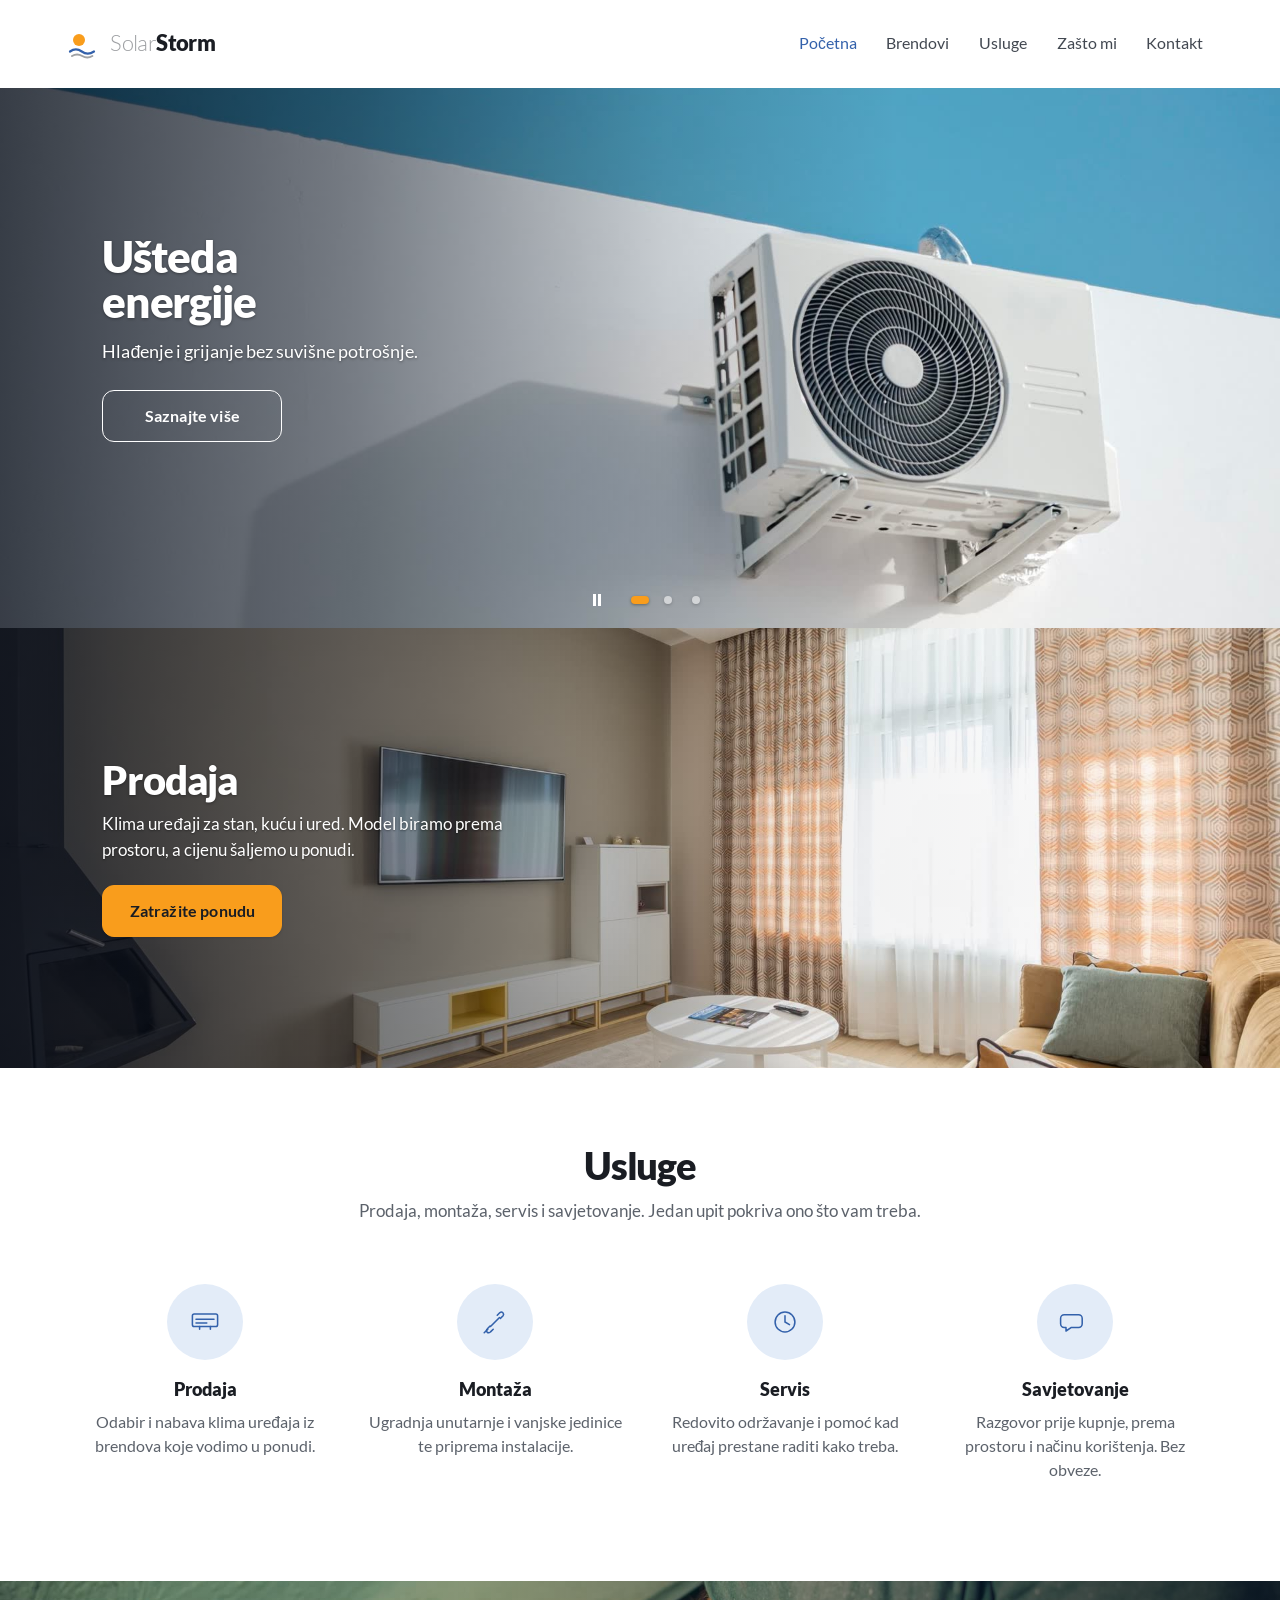
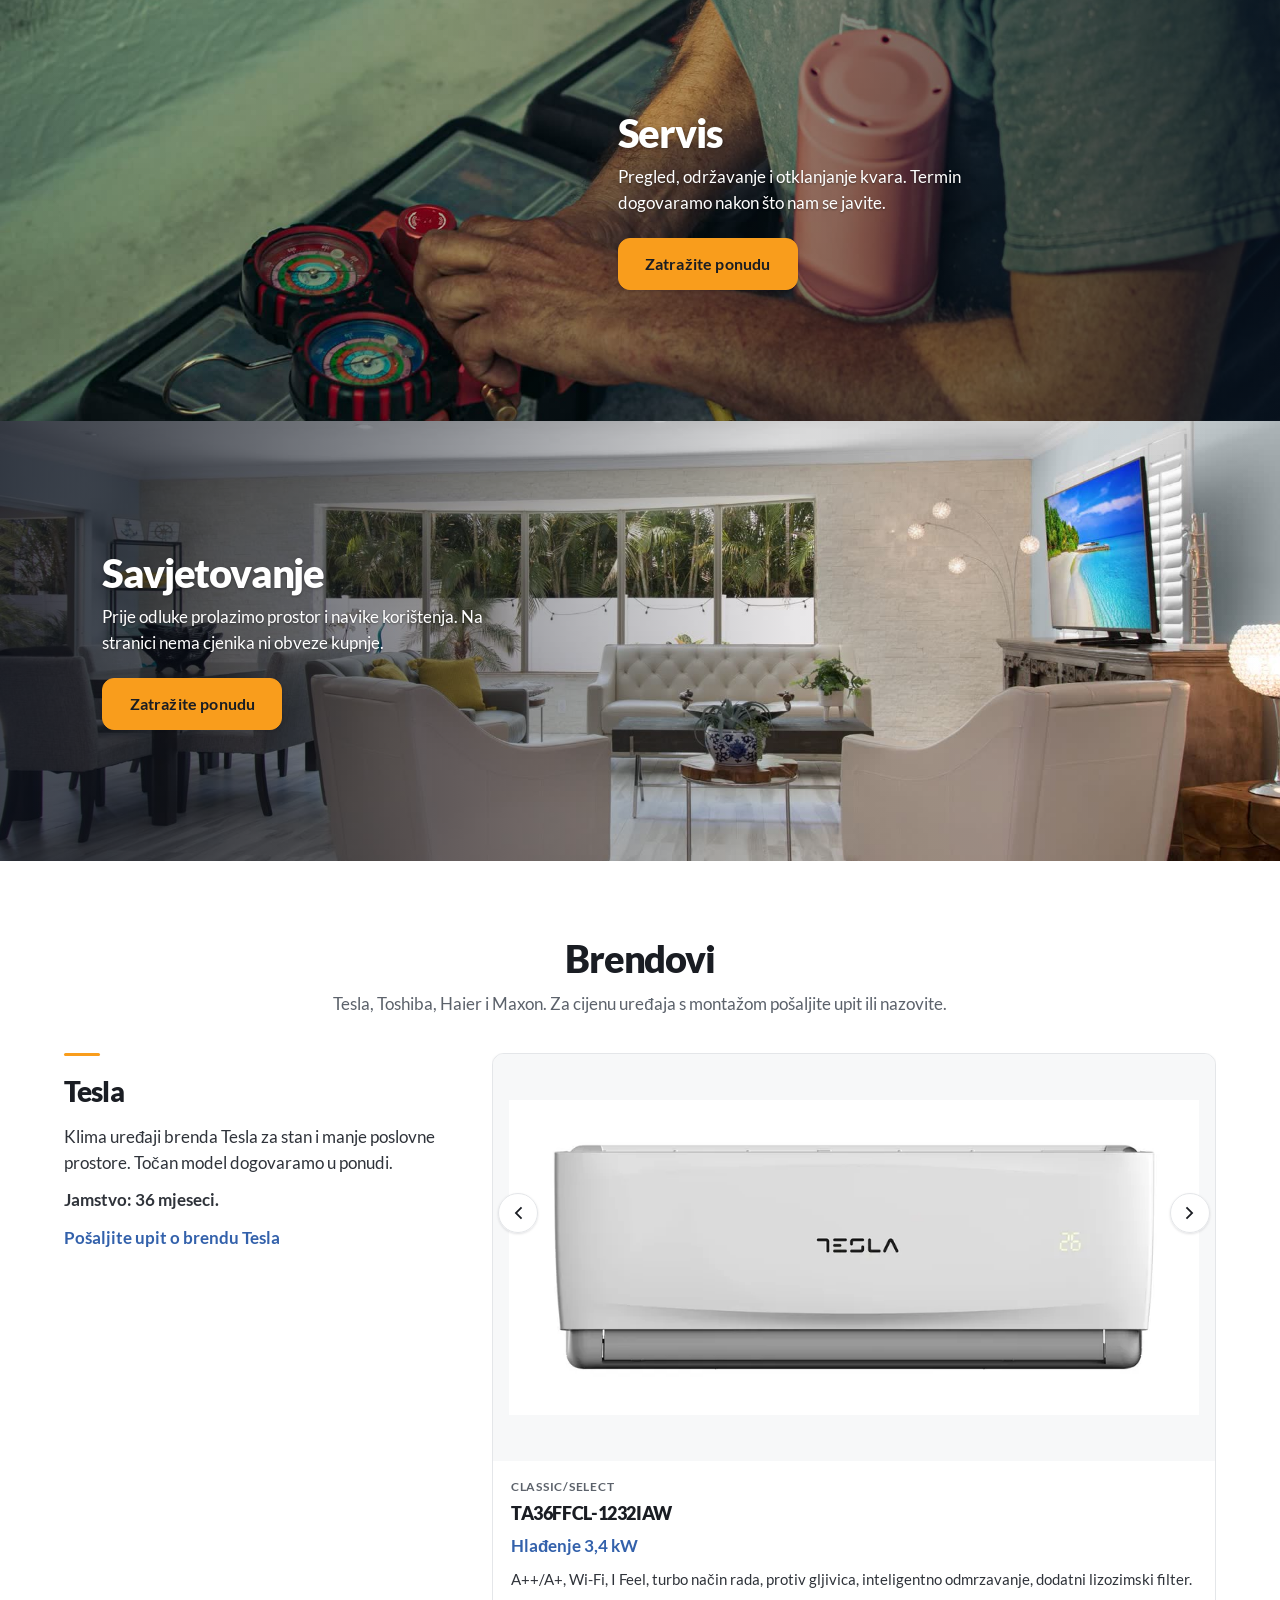
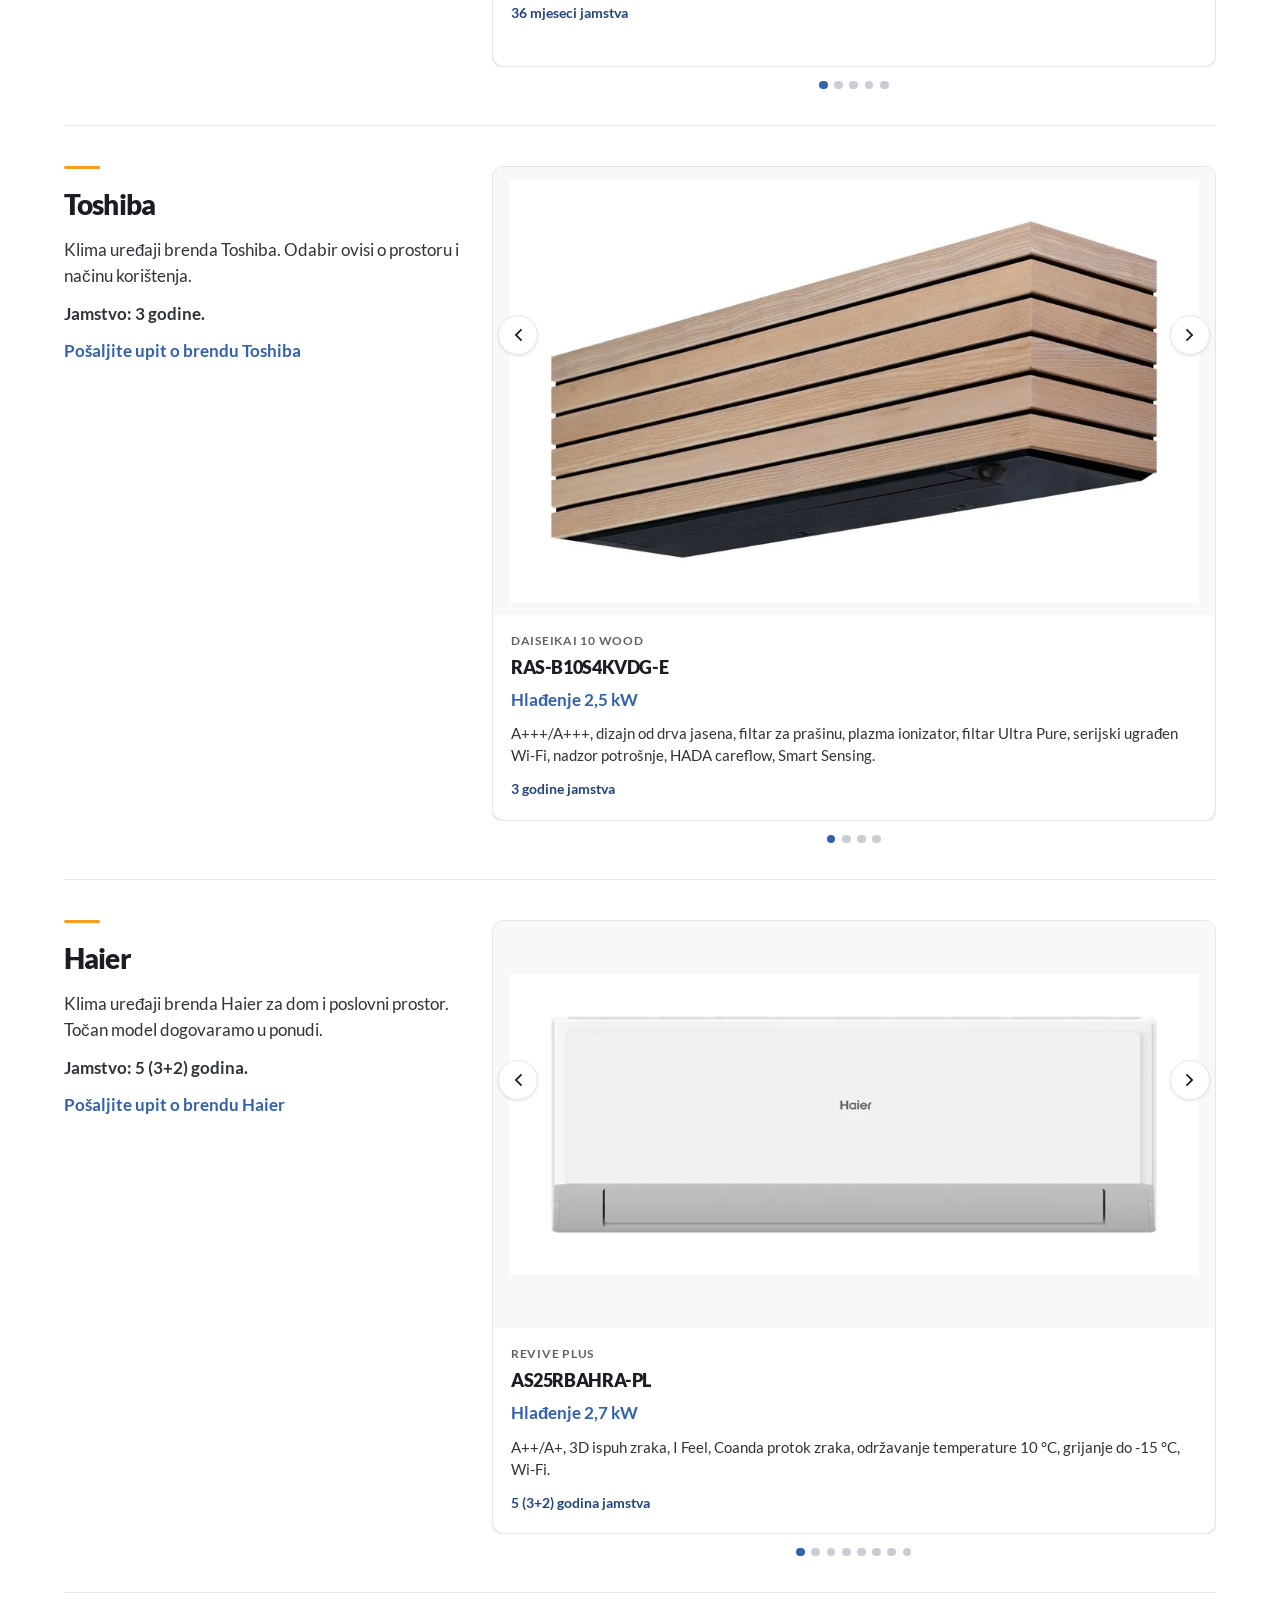
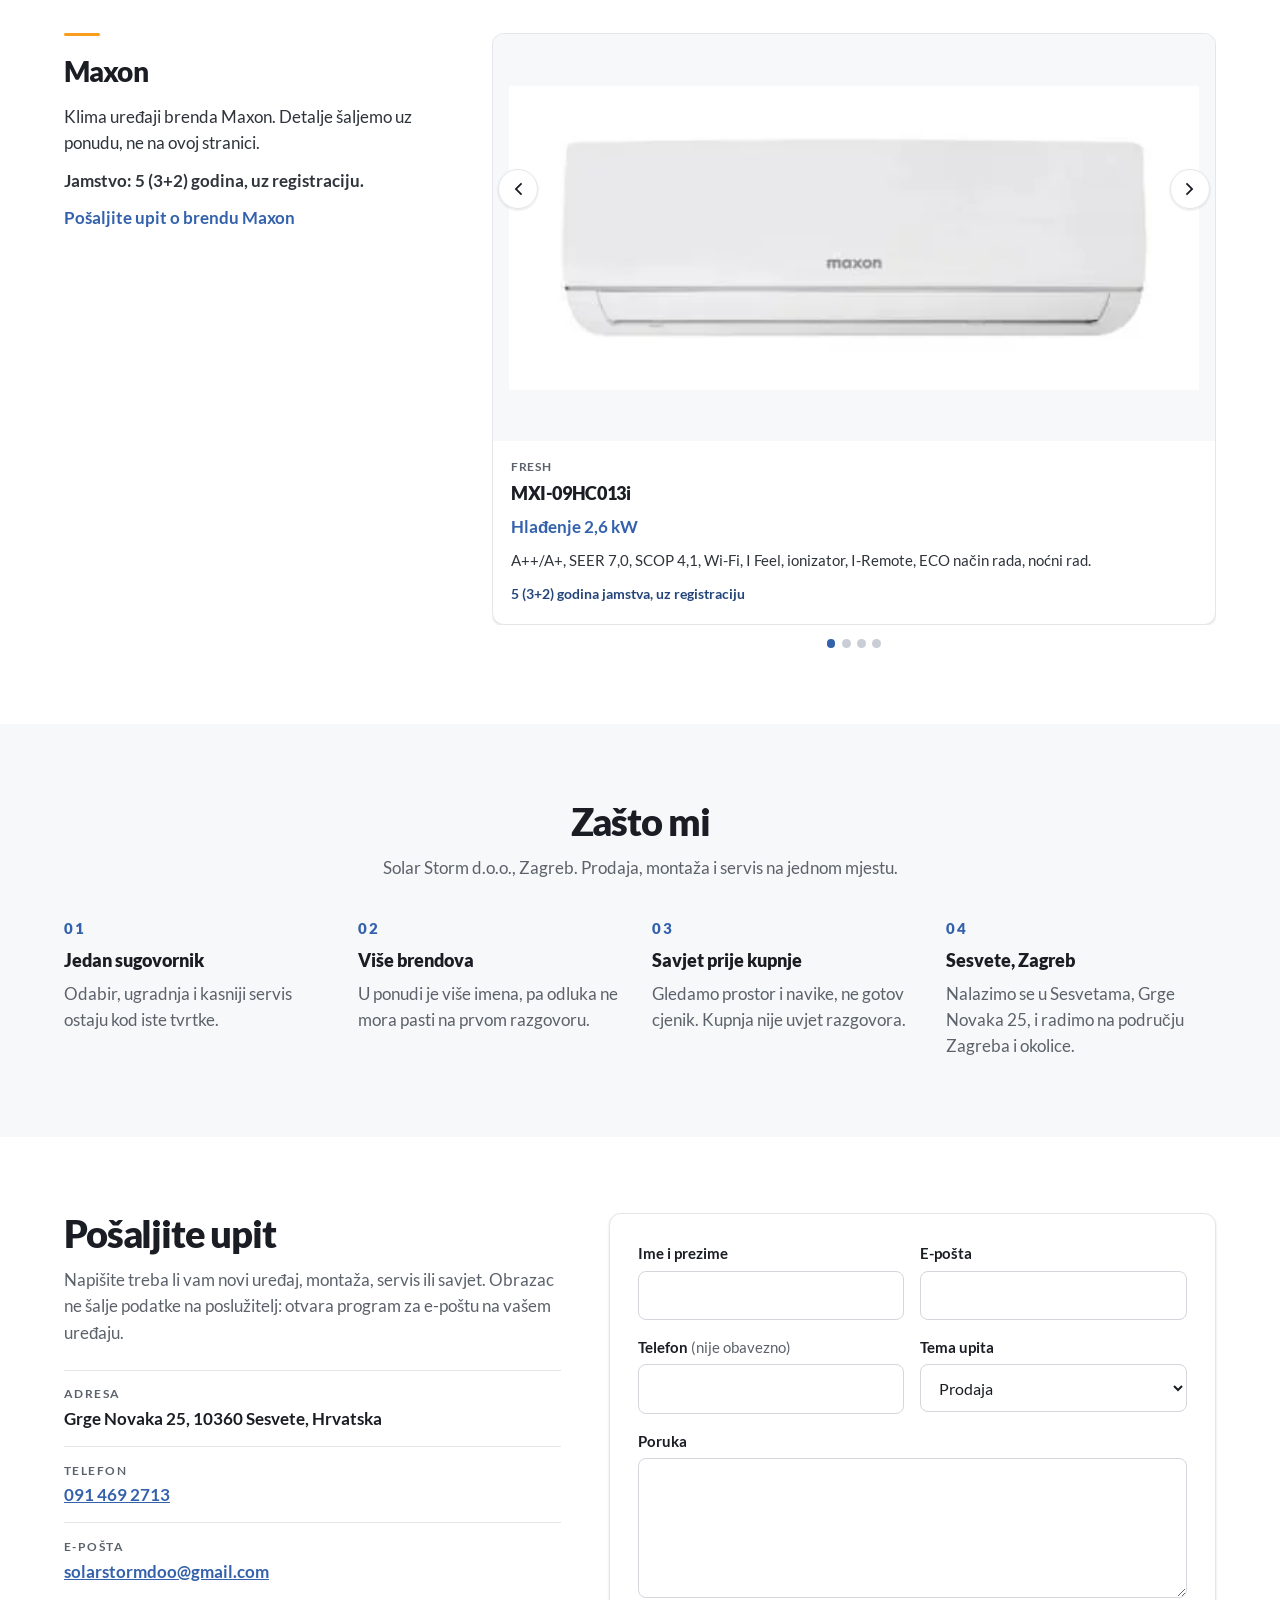
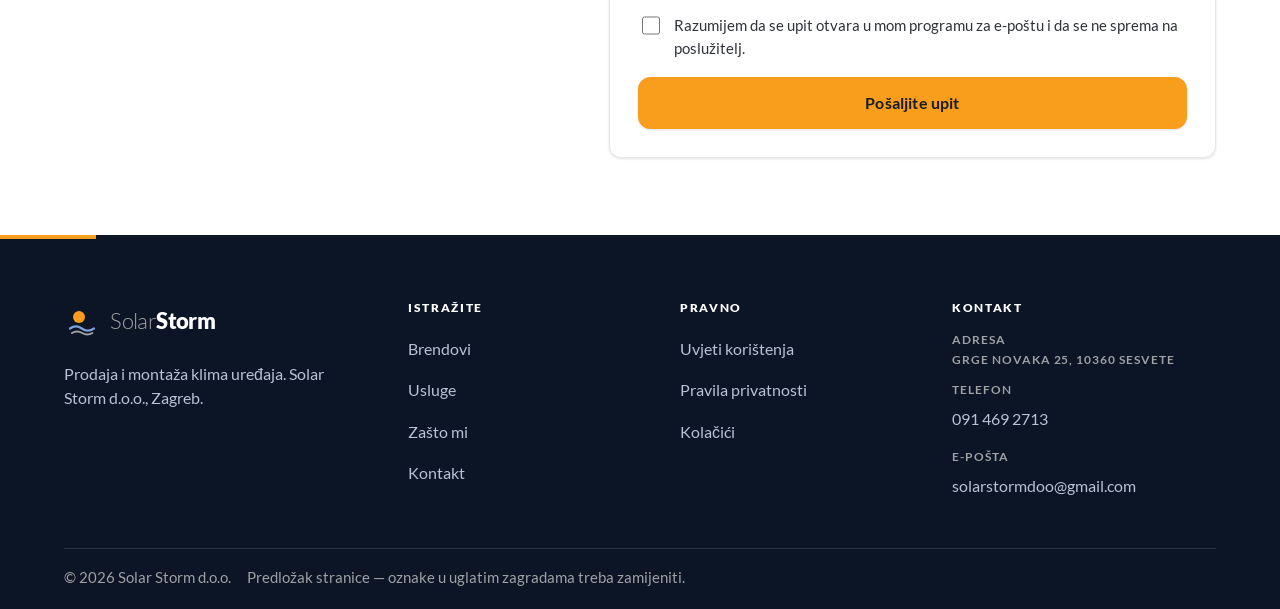
==== commit 2897336d: "Vrtuljci modela za Tesla, Toshiba, Haier i Maxon Na stranici brendova dodani su automatski slajderi " ====
--- a/index.html
+++ b/index.html
@@ -171,7 +171,7 @@
 
     <!--
       BRENDOVI — lako preimenovanje
-      Da promijenite brend, uredite karticu s data-brand (naslov i tekst).
+      Da promijenite brend, uredite blok s data-brand (naslov i tekst).
       Isto ime potražite u README.md.
     -->
     <section class="section" id="brendovi" aria-labelledby="brendovi-naslov">
@@ -181,34 +181,351 @@
           <p>Tesla, Toshiba, Haier i Maxon. Za cijenu uređaja s montažom pošaljite upit ili nazovite.</p>
         </div>
         <div class="brands">
-          <article class="brand-card" data-brand="tesla">
-            <span class="brand-card__rule" aria-hidden="true"></span>
-            <h3>Tesla</h3>
-            <p>Klima uređaji brenda Tesla za stan i manje poslovne prostore. Točan model dogovaramo u ponudi.</p>
-            <p class="brand-card__price">Cijena na upit</p>
-            <a class="link" href="#kontakt" data-tema="Prodaja">Pošaljite upit o brendu Tesla</a>
-          </article>
-          <article class="brand-card" data-brand="toshiba">
-            <span class="brand-card__rule" aria-hidden="true"></span>
-            <h3>Toshiba</h3>
-            <p>Klima uređaji brenda Toshiba. Odabir ovisi o prostoru i načinu korištenja.</p>
-            <p class="brand-card__price">Cijena na upit</p>
-            <a class="link" href="#kontakt" data-tema="Prodaja">Pošaljite upit o brendu Toshiba</a>
-          </article>
-          <article class="brand-card" data-brand="haier">
-            <span class="brand-card__rule" aria-hidden="true"></span>
-            <h3>Haier</h3>
-            <p>Klima uređaji brenda Haier za dom i poslovni prostor. Točan model dogovaramo u ponudi.</p>
-            <p class="brand-card__price">Cijena na upit</p>
-            <a class="link" href="#kontakt" data-tema="Prodaja">Pošaljite upit o brendu Haier</a>
-          </article>
-          <article class="brand-card" data-brand="maxon">
-            <span class="brand-card__rule" aria-hidden="true"></span>
-            <h3>Maxon</h3>
-            <p>Klima uređaji brenda Maxon. Detalje šaljemo uz ponudu, ne na ovoj stranici.</p>
-            <p class="brand-card__price">Cijena na upit</p>
-            <a class="link" href="#kontakt" data-tema="Prodaja">Pošaljite upit o brendu Maxon</a>
-          </article>
+
+          <article class="brand-block" data-brand="tesla" id="brend-tesla">
+            <div class="brand-block__intro">
+              <span class="brand-card__rule" aria-hidden="true"></span>
+              <h3>Tesla</h3>
+              <p>Klima uređaji brenda Tesla za stan i manje poslovne prostore. Točan model dogovaramo u ponudi.</p>
+              <p class="brand-block__warranty">Jamstvo: 36 mjeseci.</p>
+              <a class="link" href="#kontakt" data-tema="Prodaja">Pošaljite upit o brendu Tesla</a>
+            </div>
+            <div class="model-slider" data-model-slider aria-roledescription="vrtuljak" aria-label="Tesla modeli">
+              <button class="model-slider__btn model-slider__btn--prev" type="button" data-model-prev aria-label="Prethodni Tesla model">
+                <svg viewBox="0 0 24 24" aria-hidden="true"><path fill="currentColor" d="M15.5 4.5L8 12l7.5 7.5 1.5-1.5L11 12l6-6z"/></svg>
+              </button>
+              <div class="model-slider__viewport">
+                <ul class="model-slider__track" data-model-track>
+                  <li class="model-card">
+                    <figure class="model-card__photo">
+                      <img src="images/models/tesla-ta36ffcl.webp" width="800" height="364" alt="Unutarnja jedinica Tesla Select TA36FFCL-1232IAW." loading="lazy">
+                    </figure>
+                    <div class="model-card__body">
+                      <p class="model-card__series">Classic/Select</p>
+                      <h4>TA36FFCL-1232IAW</h4>
+                      <p class="model-card__power">Hlađenje 3,4 kW</p>
+                      <p class="model-card__feat">A++/A+, Wi-Fi, I Feel, turbo način rada, protiv gljivica, inteligentno odmrzavanje, dodatni lizozimski filter.</p>
+                      <p class="model-card__warranty">36 mjeseci jamstva</p>
+                    </div>
+                  </li>
+                  <li class="model-card">
+                    <figure class="model-card__photo">
+                      <img src="images/models/tesla-tt37af.webp" width="800" height="364" alt="Unutarnja jedinica Tesla Virtuoso TT37AF-1232IAW s FreshAIR O2." loading="lazy">
+                    </figure>
+                    <div class="model-card__body">
+                      <p class="model-card__series">Virtuoso</p>
+                      <h4>TT37AF-1232IAW</h4>
+                      <p class="model-card__power">Hlađenje 3,63 kW</p>
+                      <p class="model-card__feat">A+++/A++, Wi-Fi, FreshAIR O2, HEPA filter, pametni senzor svjetla, pametni protok zraka, serija do -20 °C.</p>
+                      <p class="model-card__warranty">36 mjeseci jamstva</p>
+                    </div>
+                  </li>
+                  <li class="model-card">
+                    <figure class="model-card__photo">
+                      <img src="images/models/tesla-ta53fful.webp" width="800" height="352" alt="Unutarnja jedinica Tesla Select TA53FFUL-1832IAW." loading="lazy">
+                    </figure>
+                    <div class="model-card__body">
+                      <p class="model-card__series">Classic/Select</p>
+                      <h4>TA53FFUL-1832IAW</h4>
+                      <p class="model-card__power">Hlađenje 5,1 kW</p>
+                      <p class="model-card__feat">A++/A+, Wi-Fi, I Feel / Follow me, samodijagnoza, skriveni LED zaslon.</p>
+                      <p class="model-card__warranty">36 mjeseci jamstva</p>
+                    </div>
+                  </li>
+                  <li class="model-card">
+                    <figure class="model-card__photo">
+                      <img src="images/models/tesla-tt51tp81.webp" width="800" height="367" alt="Unutarnja jedinica Tesla Advance TT51TP81-1832IHWT." loading="lazy">
+                    </figure>
+                    <div class="model-card__body">
+                      <p class="model-card__series">Advance</p>
+                      <h4>TT51TP81-1832IHWT</h4>
+                      <p class="model-card__power">Hlađenje 5,2 kW</p>
+                      <p class="model-card__feat">A+++/A++, Wi-Fi, grijač vanjske jedinice, noćni režim, rad do -25 °C, pametni protok zraka, elektronički ekspanzijski ventil.</p>
+                      <p class="model-card__warranty">36 mjeseci jamstva</p>
+                    </div>
+                  </li>
+                  <li class="model-card">
+                    <figure class="model-card__photo">
+                      <img src="images/models/tesla-tt68tp21.webp" width="800" height="365" alt="Unutarnja jedinica Tesla TT68TP21-2432IAW." loading="lazy">
+                    </figure>
+                    <div class="model-card__body">
+                      <p class="model-card__series">Ambient-Style-Superior</p>
+                      <h4>TT68TP21-2432IAW</h4>
+                      <p class="model-card__power">Hlađenje 6,84 kW</p>
+                      <p class="model-card__feat">A++/A+, Wi-Fi, I Feel, turbo način rada, protiv gljivica, inteligentno odmrzavanje, dodatni ionizatorski filter.</p>
+                      <p class="model-card__warranty">36 mjeseci jamstva</p>
+                    </div>
+                  </li>
+                </ul>
+              </div>
+              <button class="model-slider__btn model-slider__btn--next" type="button" data-model-next aria-label="Sljedeći Tesla model">
+                <svg viewBox="0 0 24 24" aria-hidden="true"><path fill="currentColor" d="M8.5 4.5L16 12l-7.5 7.5L7 18l6-6-6-6z"/></svg>
+              </button>
+              <div class="model-slider__dots" data-model-dots role="group" aria-label="Odabir Tesla modela"></div>
+            </div>
+          </article>
+
+          <article class="brand-block" data-brand="toshiba" id="brend-toshiba">
+            <div class="brand-block__intro">
+              <span class="brand-card__rule" aria-hidden="true"></span>
+              <h3>Toshiba</h3>
+              <p>Klima uređaji brenda Toshiba. Odabir ovisi o prostoru i načinu korištenja.</p>
+              <p class="brand-block__warranty">Jamstvo: 3 godine.</p>
+              <a class="link" href="#kontakt" data-tema="Prodaja">Pošaljite upit o brendu Toshiba</a>
+            </div>
+            <div class="model-slider" data-model-slider aria-roledescription="vrtuljak" aria-label="Toshiba modeli">
+              <button class="model-slider__btn model-slider__btn--prev" type="button" data-model-prev aria-label="Prethodni Toshiba model">
+                <svg viewBox="0 0 24 24" aria-hidden="true"><path fill="currentColor" d="M15.5 4.5L8 12l7.5 7.5 1.5-1.5L11 12l6-6z"/></svg>
+              </button>
+              <div class="model-slider__viewport">
+                <ul class="model-slider__track" data-model-track>
+                  <li class="model-card">
+                    <figure class="model-card__photo">
+                      <img src="images/models/toshiba-daiseikai-10-wood.webp" width="800" height="490" alt="Unutarnja jedinica Toshiba DaiSeiKai 10 Wood." loading="lazy">
+                    </figure>
+                    <div class="model-card__body">
+                      <p class="model-card__series">DaiSeiKai 10 Wood</p>
+                      <h4>RAS-B10S4KVDG-E</h4>
+                      <p class="model-card__power">Hlađenje 2,5 kW</p>
+                      <p class="model-card__feat">A+++/A+++, dizajn od drva jasena, filtar za prašinu, plazma ionizator, filtar Ultra Pure, serijski ugrađen Wi-Fi, nadzor potrošnje, HADA careflow, Smart Sensing.</p>
+                      <p class="model-card__warranty">3 godine jamstva</p>
+                    </div>
+                  </li>
+                  <li class="model-card">
+                    <figure class="model-card__photo">
+                      <img src="images/models/toshiba-daiseikai-10-wood.webp" width="800" height="490" alt="Unutarnja jedinica Toshiba DaiSeiKai 10 Wood." loading="lazy">
+                    </figure>
+                    <div class="model-card__body">
+                      <p class="model-card__series">DaiSeiKai 10 Wood</p>
+                      <h4>RAS-B13S4KVDG-E</h4>
+                      <p class="model-card__power">Hlađenje 3,5 kW</p>
+                      <p class="model-card__feat">A+++/A+++, dizajn od drva jasena, filtar za prašinu, plazma ionizator, filtar Ultra Pure, serijski ugrađen Wi-Fi, nadzor potrošnje, HADA careflow, Smart Sensing.</p>
+                      <p class="model-card__warranty">3 godine jamstva</p>
+                    </div>
+                  </li>
+                  <li class="model-card">
+                    <figure class="model-card__photo">
+                      <img src="images/models/toshiba-daiseikai-10-wood.webp" width="800" height="490" alt="Unutarnja jedinica Toshiba DaiSeiKai 10 Wood." loading="lazy">
+                    </figure>
+                    <div class="model-card__body">
+                      <p class="model-card__series">DaiSeiKai 10 Wood</p>
+                      <h4>RAS-B18S4KVDG-E</h4>
+                      <p class="model-card__power">Hlađenje 5,0 kW</p>
+                      <p class="model-card__feat">A+++/A+++, dizajn od drva jasena, filtar za prašinu, plazma ionizator, filtar Ultra Pure, serijski ugrađen Wi-Fi, nadzor potrošnje, HADA careflow, Smart Sensing.</p>
+                      <p class="model-card__warranty">3 godine jamstva</p>
+                    </div>
+                  </li>
+                  <li class="model-card">
+                    <figure class="model-card__photo">
+                      <img src="images/models/toshiba-shorai-edge-black.webp" width="800" height="385" alt="Unutarnja jedinica Toshiba Shorai Edge Black." loading="lazy">
+                    </figure>
+                    <div class="model-card__body">
+                      <p class="model-card__series">Shorai Edge Black</p>
+                      <h4>RAS-B24G3KVSGB-E</h4>
+                      <p class="model-card__power">Hlađenje 7,0 kW</p>
+                      <p class="model-card__feat">A++/A+, serijski ugrađen Wi-Fi, filtar Ultra Pure, hibridna inverterska tehnologija, funkcija 3D, tihi način rada.</p>
+                      <p class="model-card__warranty">3 godine jamstva</p>
+                    </div>
+                  </li>
+                </ul>
+              </div>
+              <button class="model-slider__btn model-slider__btn--next" type="button" data-model-next aria-label="Sljedeći Toshiba model">
+                <svg viewBox="0 0 24 24" aria-hidden="true"><path fill="currentColor" d="M8.5 4.5L16 12l-7.5 7.5L7 18l6-6-6-6z"/></svg>
+              </button>
+              <div class="model-slider__dots" data-model-dots role="group" aria-label="Odabir Toshiba modela"></div>
+            </div>
+          </article>
+
+          <article class="brand-block" data-brand="haier" id="brend-haier">
+            <div class="brand-block__intro">
+              <span class="brand-card__rule" aria-hidden="true"></span>
+              <h3>Haier</h3>
+              <p>Klima uređaji brenda Haier za dom i poslovni prostor. Točan model dogovaramo u ponudi.</p>
+              <p class="brand-block__warranty">Jamstvo: 5 (3+2) godina.</p>
+              <a class="link" href="#kontakt" data-tema="Prodaja">Pošaljite upit o brendu Haier</a>
+            </div>
+            <div class="model-slider" data-model-slider aria-roledescription="vrtuljak" aria-label="Haier modeli">
+              <button class="model-slider__btn model-slider__btn--prev" type="button" data-model-prev aria-label="Prethodni Haier model">
+                <svg viewBox="0 0 24 24" aria-hidden="true"><path fill="currentColor" d="M15.5 4.5L8 12l7.5 7.5 1.5-1.5L11 12l6-6z"/></svg>
+              </button>
+              <div class="model-slider__viewport">
+                <ul class="model-slider__track" data-model-track>
+                  <li class="model-card">
+                    <figure class="model-card__photo">
+                      <img src="images/models/haier-revive-plus.webp" width="800" height="348" alt="Unutarnja jedinica Haier Revive Plus." loading="lazy">
+                    </figure>
+                    <div class="model-card__body">
+                      <p class="model-card__series">Revive Plus</p>
+                      <h4>AS25RBAHRA-PL</h4>
+                      <p class="model-card__power">Hlađenje 2,7 kW</p>
+                      <p class="model-card__feat">A++/A+, 3D ispuh zraka, I Feel, Coanda protok zraka, održavanje temperature 10 °C, grijanje do -15 °C, Wi-Fi.</p>
+                      <p class="model-card__warranty">5 (3+2) godina jamstva</p>
+                    </div>
+                  </li>
+                  <li class="model-card">
+                    <figure class="model-card__photo">
+                      <img src="images/models/haier-flexis-plus-crna.webp" width="800" height="346" alt="Unutarnja jedinica Haier Flexis Plus, crna mat." loading="lazy">
+                    </figure>
+                    <div class="model-card__body">
+                      <p class="model-card__series">Flexis Plus crna mat</p>
+                      <h4>AS25S2SF1FA-BH</h4>
+                      <p class="model-card__power">Hlađenje 2,6 kW</p>
+                      <p class="model-card__feat">A+++/A++, UVC, 56 °C sterilizacija, ECO senzor, I Feel, 3D ispuh zraka, Wi-Fi.</p>
+                      <p class="model-card__warranty">5 (3+2) godina jamstva</p>
+                    </div>
+                  </li>
+                  <li class="model-card">
+                    <figure class="model-card__photo">
+                      <img src="images/models/haier-revive-plus.webp" width="800" height="348" alt="Unutarnja jedinica Haier Revive Plus." loading="lazy">
+                    </figure>
+                    <div class="model-card__body">
+                      <p class="model-card__series">Revive Plus</p>
+                      <h4>AS35RBAHRA-PL</h4>
+                      <p class="model-card__power">Hlađenje 3,5 kW</p>
+                      <p class="model-card__feat">A++/A+, 3D ispuh zraka, I Feel, Coanda protok zraka, održavanje temperature 10 °C, grijanje do -15 °C, Wi-Fi.</p>
+                      <p class="model-card__warranty">5 (3+2) godina jamstva</p>
+                    </div>
+                  </li>
+                  <li class="model-card">
+                    <figure class="model-card__photo">
+                      <img src="images/models/haier-expert-nordic.webp" width="800" height="335" alt="Unutarnja jedinica Haier Expert Nordic." loading="lazy">
+                    </figure>
+                    <div class="model-card__body">
+                      <p class="model-card__series">Expert Nordic</p>
+                      <h4>AS35XCHHRA-NR</h4>
+                      <p class="model-card__power">Hlađenje 3,5 kW</p>
+                      <p class="model-card__feat">A+++/A+++, grijanje do -30 °C, UVC Pro, ECO senzor, Easy to Clean, 3D ispuh zraka, Wi-Fi.</p>
+                      <p class="model-card__warranty">5 (3+2) godina jamstva</p>
+                    </div>
+                  </li>
+                  <li class="model-card">
+                    <figure class="model-card__photo">
+                      <img src="images/models/haier-revive-plus.webp" width="800" height="348" alt="Unutarnja jedinica Haier Revive Plus." loading="lazy">
+                    </figure>
+                    <div class="model-card__body">
+                      <p class="model-card__series">Revive Plus</p>
+                      <h4>AS50RCBHRA-PL</h4>
+                      <p class="model-card__power">Hlađenje 4,8 kW</p>
+                      <p class="model-card__feat">A++/A+, 3D ispuh zraka, I Feel, Coanda protok zraka, održavanje temperature 10 °C, grijanje do -15 °C, Wi-Fi.</p>
+                      <p class="model-card__warranty">5 (3+2) godina jamstva</p>
+                    </div>
+                  </li>
+                  <li class="model-card">
+                    <figure class="model-card__photo">
+                      <img src="images/models/haier-flexis-plus-crna.webp" width="800" height="346" alt="Unutarnja jedinica Haier Flexis Plus, crna mat." loading="lazy">
+                    </figure>
+                    <div class="model-card__body">
+                      <p class="model-card__series">Flexis Plus crna mat</p>
+                      <h4>AS50S2SF1FA-BH</h4>
+                      <p class="model-card__power">Hlađenje 5,2 kW</p>
+                      <p class="model-card__feat">A++/A++, UVC, 56 °C sterilizacija, ECO senzor, I Feel, 3D ispuh zraka, Wi-Fi.</p>
+                      <p class="model-card__warranty">5 (3+2) godina jamstva</p>
+                    </div>
+                  </li>
+                  <li class="model-card">
+                    <figure class="model-card__photo">
+                      <img src="images/models/haier-pearl-premium.webp" width="800" height="406" alt="Unutarnja jedinica Haier Pearl Premium." loading="lazy">
+                    </figure>
+                    <div class="model-card__body">
+                      <p class="model-card__series">Pearl Premium</p>
+                      <h4>AS71PEPHRA-PRE</h4>
+                      <p class="model-card__power">Hlađenje 7,1 kW</p>
+                      <p class="model-card__feat">A+++/A++, grijanje do -25 °C, UVC Pro, 56 °C sterilizacija, 3D ispuh zraka, I Feel, Wi-Fi.</p>
+                      <p class="model-card__warranty">5 (3+2) godina jamstva</p>
+                    </div>
+                  </li>
+                  <li class="model-card">
+                    <figure class="model-card__photo">
+                      <img src="images/models/haier-flexis-plus-crna.webp" width="800" height="346" alt="Unutarnja jedinica Haier Flexis Plus, crna mat." loading="lazy">
+                    </figure>
+                    <div class="model-card__body">
+                      <p class="model-card__series">Flexis Plus crna mat</p>
+                      <h4>AS71S2SF1FA-BH</h4>
+                      <p class="model-card__power">Hlađenje 7,0 kW</p>
+                      <p class="model-card__feat">A++/A+, UVC, 56 °C sterilizacija, ECO senzor, I Feel, 3D ispuh zraka, Wi-Fi.</p>
+                      <p class="model-card__warranty">5 (3+2) godina jamstva</p>
+                    </div>
+                  </li>
+                </ul>
+              </div>
+              <button class="model-slider__btn model-slider__btn--next" type="button" data-model-next aria-label="Sljedeći Haier model">
+                <svg viewBox="0 0 24 24" aria-hidden="true"><path fill="currentColor" d="M8.5 4.5L16 12l-7.5 7.5L7 18l6-6-6-6z"/></svg>
+              </button>
+              <div class="model-slider__dots" data-model-dots role="group" aria-label="Odabir Haier modela"></div>
+            </div>
+          </article>
+
+          <article class="brand-block" data-brand="maxon" id="brend-maxon">
+            <div class="brand-block__intro">
+              <span class="brand-card__rule" aria-hidden="true"></span>
+              <h3>Maxon</h3>
+              <p>Klima uređaji brenda Maxon. Detalje šaljemo uz ponudu, ne na ovoj stranici.</p>
+              <p class="brand-block__warranty">Jamstvo: 5 (3+2) godina, uz registraciju.</p>
+              <a class="link" href="#kontakt" data-tema="Prodaja">Pošaljite upit o brendu Maxon</a>
+            </div>
+            <div class="model-slider" data-model-slider aria-roledescription="vrtuljak" aria-label="Maxon modeli">
+              <button class="model-slider__btn model-slider__btn--prev" type="button" data-model-prev aria-label="Prethodni Maxon model">
+                <svg viewBox="0 0 24 24" aria-hidden="true"><path fill="currentColor" d="M15.5 4.5L8 12l7.5 7.5 1.5-1.5L11 12l6-6z"/></svg>
+              </button>
+              <div class="model-slider__viewport">
+                <ul class="model-slider__track" data-model-track>
+                  <li class="model-card">
+                    <figure class="model-card__photo">
+                      <img src="images/models/maxon-fresh.webp" width="800" height="352" alt="Unutarnja jedinica Maxon Fresh." loading="lazy">
+                    </figure>
+                    <div class="model-card__body">
+                      <p class="model-card__series">Fresh</p>
+                      <h4>MXI-09HC013i</h4>
+                      <p class="model-card__power">Hlađenje 2,6 kW</p>
+                      <p class="model-card__feat">A++/A+, SEER 7,0, SCOP 4,1, Wi-Fi, I Feel, ionizator, I-Remote, ECO način rada, noćni rad.</p>
+                      <p class="model-card__warranty">5 (3+2) godina jamstva, uz registraciju</p>
+                    </div>
+                  </li>
+                  <li class="model-card">
+                    <figure class="model-card__photo">
+                      <img src="images/models/maxon-fresh.webp" width="800" height="352" alt="Unutarnja jedinica Maxon Fresh." loading="lazy">
+                    </figure>
+                    <div class="model-card__body">
+                      <p class="model-card__series">Fresh</p>
+                      <h4>MXI-12HC013i</h4>
+                      <p class="model-card__power">Hlađenje 3,5 kW</p>
+                      <p class="model-card__feat">A++/A+, SEER 6,5, SCOP 4,1, Wi-Fi, I Feel, ionizator, I-Remote, ECO način rada, noćni rad.</p>
+                      <p class="model-card__warranty">5 (3+2) godina jamstva, uz registraciju</p>
+                    </div>
+                  </li>
+                  <li class="model-card">
+                    <figure class="model-card__photo">
+                      <img src="images/models/maxon-fresh.webp" width="800" height="352" alt="Unutarnja jedinica Maxon Fresh." loading="lazy">
+                    </figure>
+                    <div class="model-card__body">
+                      <p class="model-card__series">Fresh</p>
+                      <h4>MXI-18HC012i</h4>
+                      <p class="model-card__power">Hlađenje 5,2 kW</p>
+                      <p class="model-card__feat">A++/A+, SEER 7,4, SCOP 4,0, Wi-Fi, I Feel, ionizator, I-Remote, ECO način rada, noćni rad.</p>
+                      <p class="model-card__warranty">5 (3+2) godina jamstva, uz registraciju</p>
+                    </div>
+                  </li>
+                  <li class="model-card">
+                    <figure class="model-card__photo">
+                      <img src="images/models/maxon-fresh.webp" width="800" height="352" alt="Unutarnja jedinica Maxon Fresh." loading="lazy">
+                    </figure>
+                    <div class="model-card__body">
+                      <p class="model-card__series">Fresh</p>
+                      <h4>MXI-24HC012i</h4>
+                      <p class="model-card__power">Hlađenje 7,0 kW</p>
+                      <p class="model-card__feat">A++/A+, SEER 6,1, SCOP 4,0, Wi-Fi, I Feel, ionizator, I-Remote, ECO način rada, noćni rad.</p>
+                      <p class="model-card__warranty">5 (3+2) godina jamstva, uz registraciju</p>
+                    </div>
+                  </li>
+                </ul>
+              </div>
+              <button class="model-slider__btn model-slider__btn--next" type="button" data-model-next aria-label="Sljedeći Maxon model">
+                <svg viewBox="0 0 24 24" aria-hidden="true"><path fill="currentColor" d="M8.5 4.5L16 12l-7.5 7.5L7 18l6-6-6-6z"/></svg>
+              </button>
+              <div class="model-slider__dots" data-model-dots role="group" aria-label="Odabir Maxon modela"></div>
+            </div>
+          </article>
+
         </div>
       </div>
     </section>
--- a/css/styles.css
+++ b/css/styles.css
@@ -729,6 +729,189 @@
 
 .brand-card .link:hover { text-decoration: underline; }
 
+/* Brand blocks with model sliders */
+
+.brands {
+  display: flex;
+  flex-direction: column;
+  gap: 2.5rem;
+}
+
+.brand-block {
+  display: grid;
+  gap: 1.25rem;
+  padding-bottom: 2.25rem;
+  border-bottom: 1px solid var(--line);
+  scroll-margin-top: calc(var(--header-h) + 1rem);
+}
+
+#brendovi { scroll-margin-top: calc(var(--header-h) + 0.5rem); }
+
+.brand-block:last-child {
+  padding-bottom: 0;
+  border-bottom: 0;
+}
+
+.brand-block__intro .brand-card__rule { display: block; margin-bottom: 0.85rem; }
+
+.brand-block__intro h3 {
+  margin: 0 0 0.65rem;
+  color: var(--ink);
+  font-size: 1.75rem;
+  font-weight: 900;
+  letter-spacing: -0.03em;
+}
+
+.brand-block__intro p { margin: 0 0 0.7rem; color: var(--text); }
+
+.brand-block__warranty {
+  color: var(--blue-deep);
+  font-weight: 700;
+}
+
+.brand-block__intro .link { font-weight: 700; text-decoration: none; }
+.brand-block__intro .link:hover { text-decoration: underline; }
+
+.model-slider {
+  position: relative;
+  min-width: 0;
+}
+
+.model-slider__viewport { overflow: hidden; }
+
+.model-slider__track {
+  display: flex;
+  margin: 0;
+  padding: 0;
+  list-style: none;
+  overflow-x: auto;
+  scroll-snap-type: x mandatory;
+  scroll-behavior: smooth;
+  gap: 1rem;
+  -webkit-overflow-scrolling: touch;
+  scrollbar-width: none;
+}
+
+.model-slider__track::-webkit-scrollbar { display: none; }
+
+.model-card {
+  flex: 0 0 100%;
+  scroll-snap-align: start;
+  scroll-snap-stop: always;
+  display: flex;
+  flex-direction: column;
+  border: 1px solid var(--line);
+  border-radius: var(--radius);
+  background: var(--white);
+  box-shadow: var(--shadow);
+  overflow: hidden;
+}
+
+.model-card__photo {
+  margin: 0;
+  display: flex;
+  align-items: center;
+  justify-content: center;
+  aspect-ratio: 16 / 9;
+  background: var(--surface);
+}
+
+.model-card__photo img {
+  width: 100%;
+  height: 100%;
+  object-fit: contain;
+  padding: 0.75rem 1rem;
+}
+
+.model-card__body { padding: 1rem 1.15rem 1.2rem; }
+
+.model-card__series {
+  margin: 0 0 0.2rem;
+  color: var(--muted);
+  font-size: 0.78rem;
+  font-weight: 700;
+  letter-spacing: 0.06em;
+  text-transform: uppercase;
+}
+
+.model-card__body h4 {
+  margin: 0 0 0.35rem;
+  color: var(--ink);
+  font-size: 1.15rem;
+  font-weight: 900;
+  letter-spacing: -0.02em;
+  word-break: break-word;
+}
+
+.model-card__power {
+  margin: 0 0 0.55rem;
+  color: var(--blue);
+  font-weight: 700;
+}
+
+.model-card__feat {
+  margin: 0 0 0.75rem;
+  color: var(--text);
+  font-size: 0.95rem;
+  line-height: 1.45;
+}
+
+.model-card__warranty {
+  margin: 0;
+  color: var(--blue-deep);
+  font-size: 0.9rem;
+  font-weight: 700;
+}
+
+.model-slider__btn {
+  position: absolute;
+  top: 18%;
+  z-index: 2;
+  display: flex;
+  align-items: center;
+  justify-content: center;
+  width: 2.5rem;
+  height: 2.5rem;
+  padding: 0;
+  border: 1px solid var(--line);
+  border-radius: 50%;
+  background: rgba(255, 255, 255, 0.95);
+  color: var(--ink);
+  box-shadow: var(--shadow);
+  cursor: pointer;
+}
+
+.model-slider__btn svg { width: 1.25rem; height: 1.25rem; }
+.model-slider__btn:hover,
+.model-slider__btn:focus-visible { border-color: var(--blue); color: var(--blue); }
+.model-slider__btn--prev { left: 0.4rem; }
+.model-slider__btn--next { right: 0.4rem; }
+
+.model-slider__dots {
+  display: flex;
+  flex-wrap: wrap;
+  justify-content: center;
+  gap: 0.4rem;
+  margin-top: 0.85rem;
+}
+
+.model-slider__dot {
+  width: 0.55rem;
+  height: 0.55rem;
+  padding: 0;
+  border: 0;
+  border-radius: 50%;
+  background: #c9ced6;
+  cursor: pointer;
+}
+
+.model-slider__dot.is-active { background: var(--blue); }
+
+@media (min-width: 700px) {
+  .model-slider__btn { top: 22%; }
+}
+
+
 /* Reasons */
 
 .reasons {
@@ -1008,7 +1191,7 @@
 }
 
 @media (min-width: 900px) {
-  .brands { grid-template-columns: 1fr 1fr; }
+  .brand-block { grid-template-columns: minmax(220px, 0.9fr) minmax(0, 1.6fr); align-items: start; }
   .contact { grid-template-columns: 0.9fr 1.1fr; align-items: start; gap: 3rem; }
   .form { padding: 1.75rem; }
   .footer-grid { grid-template-columns: 1.3fr 1fr 1fr 1.1fr; }
@@ -1029,7 +1212,6 @@
   }
 
   .tiles { grid-template-columns: repeat(4, 1fr); gap: 0.5rem; }
-  .brands { grid-template-columns: repeat(4, 1fr); }
   .reasons { grid-template-columns: repeat(4, 1fr); gap: 1.5rem; }
   .tile { padding-inline: 0.85rem; }
 }
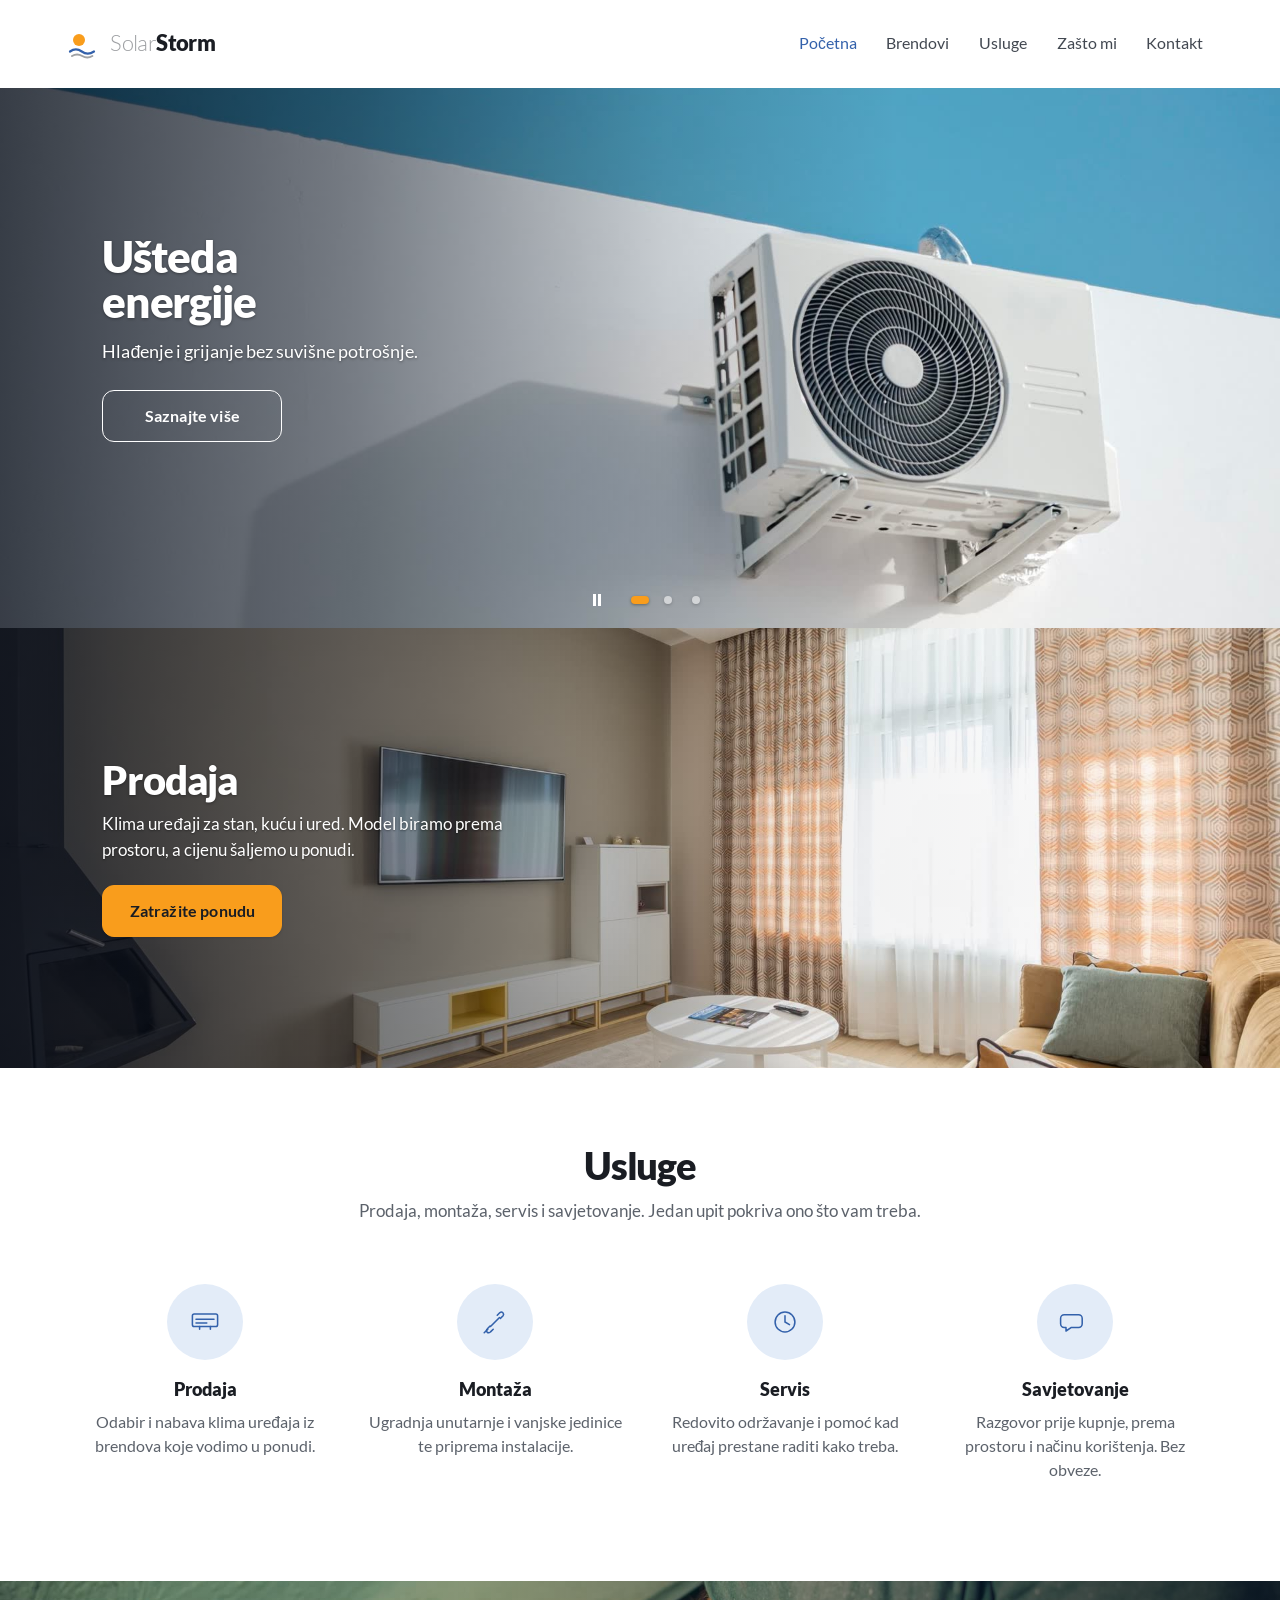
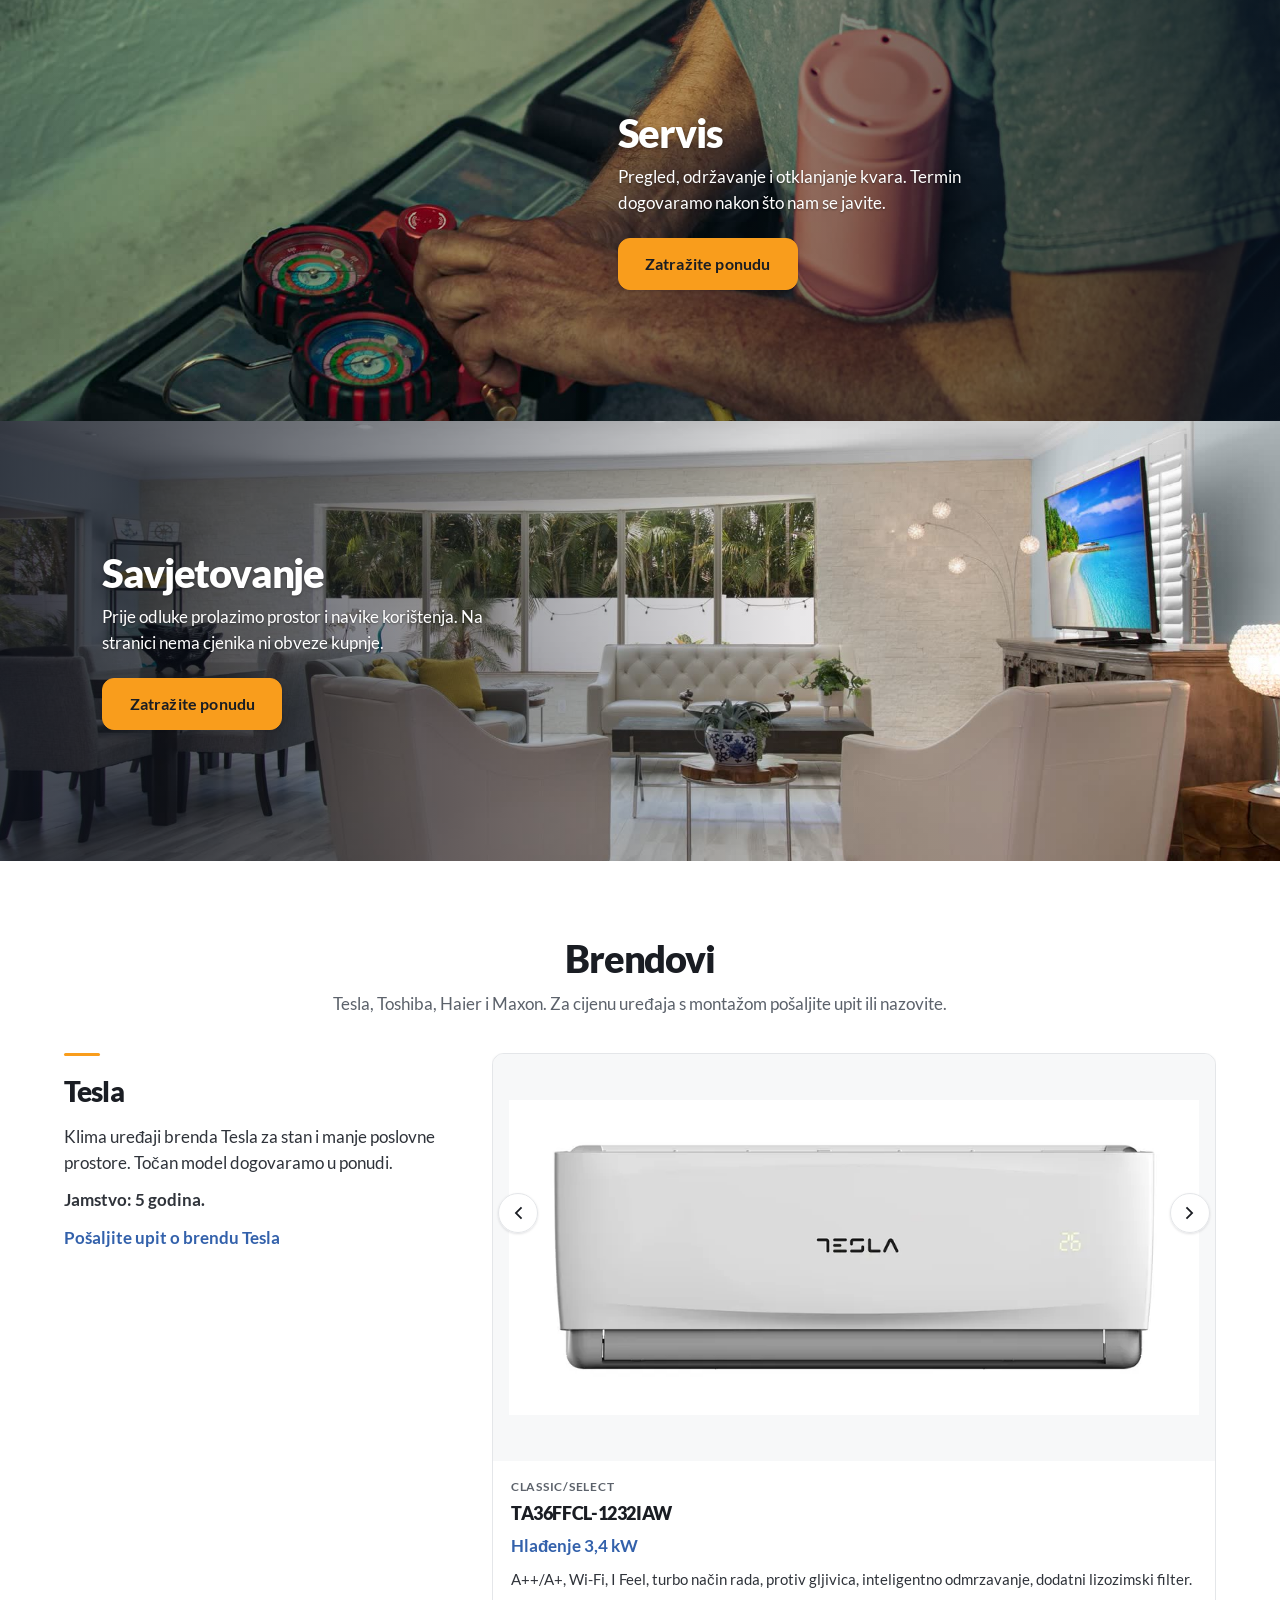
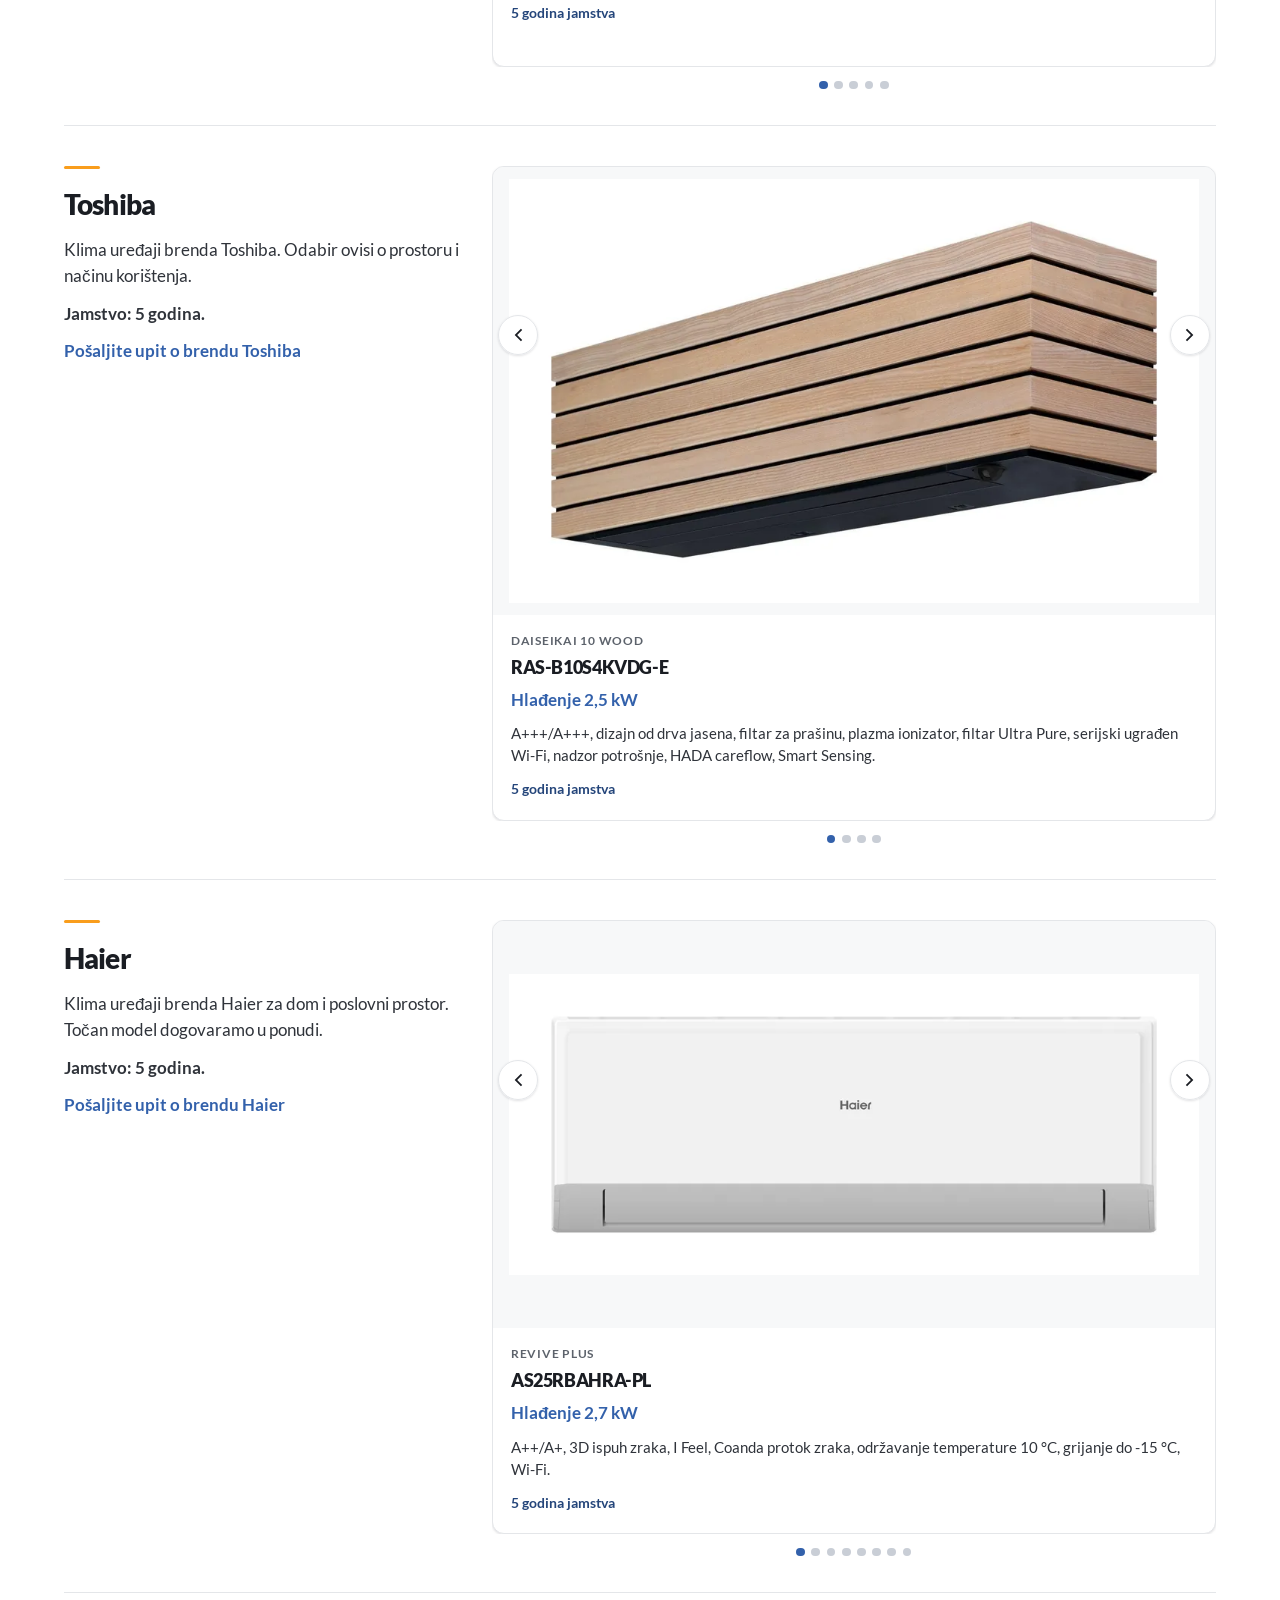
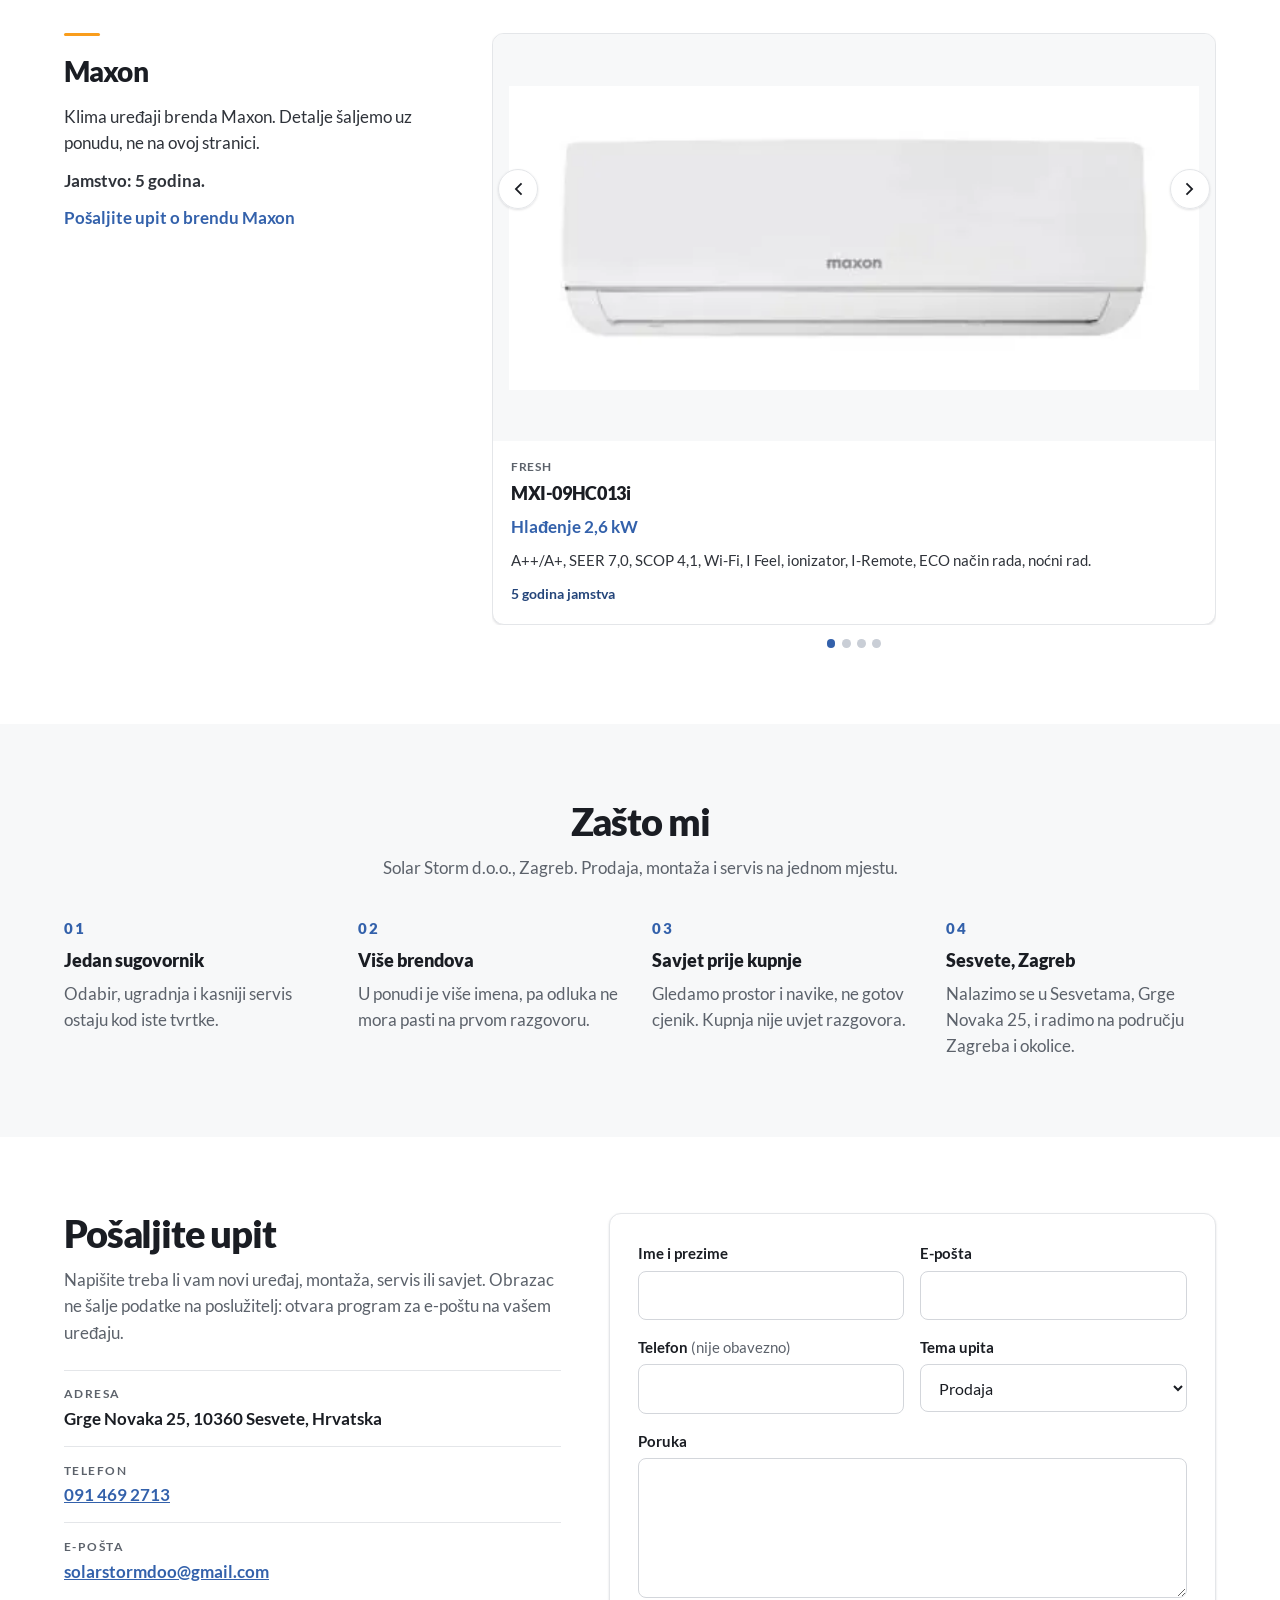
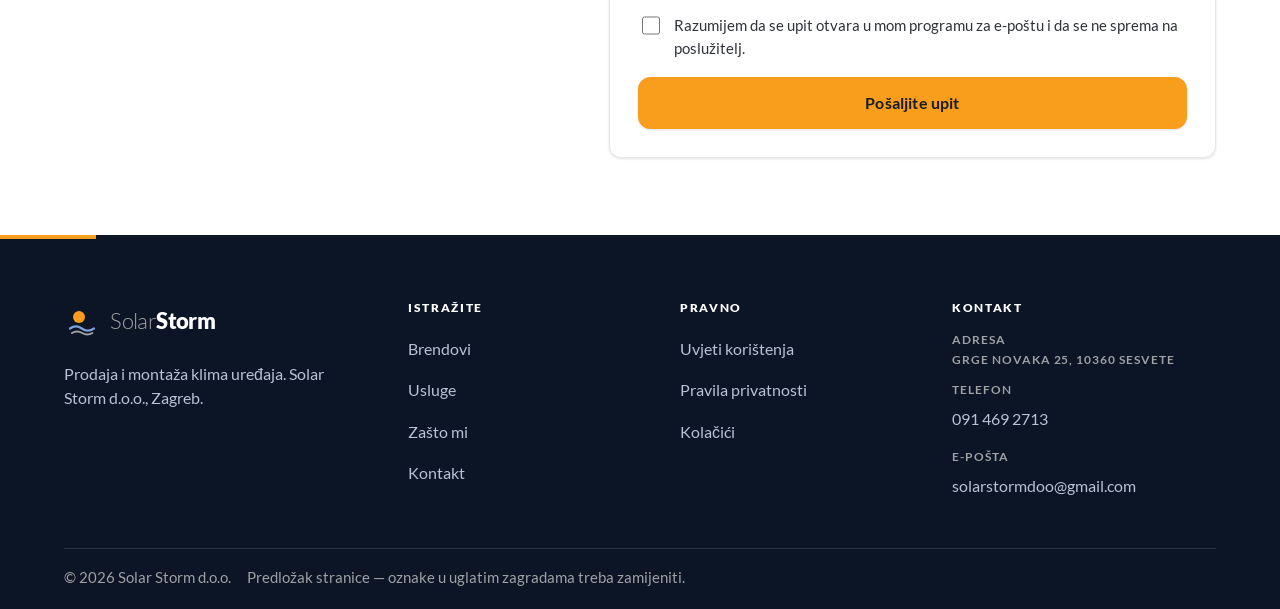
==== commit 0817b186: "Jamstvo 5 godina na sve brendove" ====
--- a/index.html
+++ b/index.html
@@ -187,7 +187,7 @@
               <span class="brand-card__rule" aria-hidden="true"></span>
               <h3>Tesla</h3>
               <p>Klima uređaji brenda Tesla za stan i manje poslovne prostore. Točan model dogovaramo u ponudi.</p>
-              <p class="brand-block__warranty">Jamstvo: 36 mjeseci.</p>
+              <p class="brand-block__warranty">Jamstvo: 5 godina.</p>
               <a class="link" href="#kontakt" data-tema="Prodaja">Pošaljite upit o brendu Tesla</a>
             </div>
             <div class="model-slider" data-model-slider aria-roledescription="vrtuljak" aria-label="Tesla modeli">
@@ -205,7 +205,7 @@
                       <h4>TA36FFCL-1232IAW</h4>
                       <p class="model-card__power">Hlađenje 3,4 kW</p>
                       <p class="model-card__feat">A++/A+, Wi-Fi, I Feel, turbo način rada, protiv gljivica, inteligentno odmrzavanje, dodatni lizozimski filter.</p>
-                      <p class="model-card__warranty">36 mjeseci jamstva</p>
+                      <p class="model-card__warranty">5 godina jamstva</p>
                     </div>
                   </li>
                   <li class="model-card">
@@ -217,7 +217,7 @@
                       <h4>TT37AF-1232IAW</h4>
                       <p class="model-card__power">Hlađenje 3,63 kW</p>
                       <p class="model-card__feat">A+++/A++, Wi-Fi, FreshAIR O2, HEPA filter, pametni senzor svjetla, pametni protok zraka, serija do -20 °C.</p>
-                      <p class="model-card__warranty">36 mjeseci jamstva</p>
+                      <p class="model-card__warranty">5 godina jamstva</p>
                     </div>
                   </li>
                   <li class="model-card">
@@ -229,7 +229,7 @@
                       <h4>TA53FFUL-1832IAW</h4>
                       <p class="model-card__power">Hlađenje 5,1 kW</p>
                       <p class="model-card__feat">A++/A+, Wi-Fi, I Feel / Follow me, samodijagnoza, skriveni LED zaslon.</p>
-                      <p class="model-card__warranty">36 mjeseci jamstva</p>
+                      <p class="model-card__warranty">5 godina jamstva</p>
                     </div>
                   </li>
                   <li class="model-card">
@@ -241,7 +241,7 @@
                       <h4>TT51TP81-1832IHWT</h4>
                       <p class="model-card__power">Hlađenje 5,2 kW</p>
                       <p class="model-card__feat">A+++/A++, Wi-Fi, grijač vanjske jedinice, noćni režim, rad do -25 °C, pametni protok zraka, elektronički ekspanzijski ventil.</p>
-                      <p class="model-card__warranty">36 mjeseci jamstva</p>
+                      <p class="model-card__warranty">5 godina jamstva</p>
                     </div>
                   </li>
                   <li class="model-card">
@@ -253,7 +253,7 @@
                       <h4>TT68TP21-2432IAW</h4>
                       <p class="model-card__power">Hlađenje 6,84 kW</p>
                       <p class="model-card__feat">A++/A+, Wi-Fi, I Feel, turbo način rada, protiv gljivica, inteligentno odmrzavanje, dodatni ionizatorski filter.</p>
-                      <p class="model-card__warranty">36 mjeseci jamstva</p>
+                      <p class="model-card__warranty">5 godina jamstva</p>
                     </div>
                   </li>
                 </ul>
@@ -270,7 +270,7 @@
               <span class="brand-card__rule" aria-hidden="true"></span>
               <h3>Toshiba</h3>
               <p>Klima uređaji brenda Toshiba. Odabir ovisi o prostoru i načinu korištenja.</p>
-              <p class="brand-block__warranty">Jamstvo: 3 godine.</p>
+              <p class="brand-block__warranty">Jamstvo: 5 godina.</p>
               <a class="link" href="#kontakt" data-tema="Prodaja">Pošaljite upit o brendu Toshiba</a>
             </div>
             <div class="model-slider" data-model-slider aria-roledescription="vrtuljak" aria-label="Toshiba modeli">
@@ -288,7 +288,7 @@
                       <h4>RAS-B10S4KVDG-E</h4>
                       <p class="model-card__power">Hlađenje 2,5 kW</p>
                       <p class="model-card__feat">A+++/A+++, dizajn od drva jasena, filtar za prašinu, plazma ionizator, filtar Ultra Pure, serijski ugrađen Wi-Fi, nadzor potrošnje, HADA careflow, Smart Sensing.</p>
-                      <p class="model-card__warranty">3 godine jamstva</p>
+                      <p class="model-card__warranty">5 godina jamstva</p>
                     </div>
                   </li>
                   <li class="model-card">
@@ -300,7 +300,7 @@
                       <h4>RAS-B13S4KVDG-E</h4>
                       <p class="model-card__power">Hlađenje 3,5 kW</p>
                       <p class="model-card__feat">A+++/A+++, dizajn od drva jasena, filtar za prašinu, plazma ionizator, filtar Ultra Pure, serijski ugrađen Wi-Fi, nadzor potrošnje, HADA careflow, Smart Sensing.</p>
-                      <p class="model-card__warranty">3 godine jamstva</p>
+                      <p class="model-card__warranty">5 godina jamstva</p>
                     </div>
                   </li>
                   <li class="model-card">
@@ -312,7 +312,7 @@
                       <h4>RAS-B18S4KVDG-E</h4>
                       <p class="model-card__power">Hlađenje 5,0 kW</p>
                       <p class="model-card__feat">A+++/A+++, dizajn od drva jasena, filtar za prašinu, plazma ionizator, filtar Ultra Pure, serijski ugrađen Wi-Fi, nadzor potrošnje, HADA careflow, Smart Sensing.</p>
-                      <p class="model-card__warranty">3 godine jamstva</p>
+                      <p class="model-card__warranty">5 godina jamstva</p>
                     </div>
                   </li>
                   <li class="model-card">
@@ -324,7 +324,7 @@
                       <h4>RAS-B24G3KVSGB-E</h4>
                       <p class="model-card__power">Hlađenje 7,0 kW</p>
                       <p class="model-card__feat">A++/A+, serijski ugrađen Wi-Fi, filtar Ultra Pure, hibridna inverterska tehnologija, funkcija 3D, tihi način rada.</p>
-                      <p class="model-card__warranty">3 godine jamstva</p>
+                      <p class="model-card__warranty">5 godina jamstva</p>
                     </div>
                   </li>
                 </ul>
@@ -341,7 +341,7 @@
               <span class="brand-card__rule" aria-hidden="true"></span>
               <h3>Haier</h3>
               <p>Klima uređaji brenda Haier za dom i poslovni prostor. Točan model dogovaramo u ponudi.</p>
-              <p class="brand-block__warranty">Jamstvo: 5 (3+2) godina.</p>
+              <p class="brand-block__warranty">Jamstvo: 5 godina.</p>
               <a class="link" href="#kontakt" data-tema="Prodaja">Pošaljite upit o brendu Haier</a>
             </div>
             <div class="model-slider" data-model-slider aria-roledescription="vrtuljak" aria-label="Haier modeli">
@@ -359,7 +359,7 @@
                       <h4>AS25RBAHRA-PL</h4>
                       <p class="model-card__power">Hlađenje 2,7 kW</p>
                       <p class="model-card__feat">A++/A+, 3D ispuh zraka, I Feel, Coanda protok zraka, održavanje temperature 10 °C, grijanje do -15 °C, Wi-Fi.</p>
-                      <p class="model-card__warranty">5 (3+2) godina jamstva</p>
+                      <p class="model-card__warranty">5 godina jamstva</p>
                     </div>
                   </li>
                   <li class="model-card">
@@ -371,7 +371,7 @@
                       <h4>AS25S2SF1FA-BH</h4>
                       <p class="model-card__power">Hlađenje 2,6 kW</p>
                       <p class="model-card__feat">A+++/A++, UVC, 56 °C sterilizacija, ECO senzor, I Feel, 3D ispuh zraka, Wi-Fi.</p>
-                      <p class="model-card__warranty">5 (3+2) godina jamstva</p>
+                      <p class="model-card__warranty">5 godina jamstva</p>
                     </div>
                   </li>
                   <li class="model-card">
@@ -383,7 +383,7 @@
                       <h4>AS35RBAHRA-PL</h4>
                       <p class="model-card__power">Hlađenje 3,5 kW</p>
                       <p class="model-card__feat">A++/A+, 3D ispuh zraka, I Feel, Coanda protok zraka, održavanje temperature 10 °C, grijanje do -15 °C, Wi-Fi.</p>
-                      <p class="model-card__warranty">5 (3+2) godina jamstva</p>
+                      <p class="model-card__warranty">5 godina jamstva</p>
                     </div>
                   </li>
                   <li class="model-card">
@@ -395,7 +395,7 @@
                       <h4>AS35XCHHRA-NR</h4>
                       <p class="model-card__power">Hlađenje 3,5 kW</p>
                       <p class="model-card__feat">A+++/A+++, grijanje do -30 °C, UVC Pro, ECO senzor, Easy to Clean, 3D ispuh zraka, Wi-Fi.</p>
-                      <p class="model-card__warranty">5 (3+2) godina jamstva</p>
+                      <p class="model-card__warranty">5 godina jamstva</p>
                     </div>
                   </li>
                   <li class="model-card">
@@ -407,7 +407,7 @@
                       <h4>AS50RCBHRA-PL</h4>
                       <p class="model-card__power">Hlađenje 4,8 kW</p>
                       <p class="model-card__feat">A++/A+, 3D ispuh zraka, I Feel, Coanda protok zraka, održavanje temperature 10 °C, grijanje do -15 °C, Wi-Fi.</p>
-                      <p class="model-card__warranty">5 (3+2) godina jamstva</p>
+                      <p class="model-card__warranty">5 godina jamstva</p>
                     </div>
                   </li>
                   <li class="model-card">
@@ -419,7 +419,7 @@
                       <h4>AS50S2SF1FA-BH</h4>
                       <p class="model-card__power">Hlađenje 5,2 kW</p>
                       <p class="model-card__feat">A++/A++, UVC, 56 °C sterilizacija, ECO senzor, I Feel, 3D ispuh zraka, Wi-Fi.</p>
-                      <p class="model-card__warranty">5 (3+2) godina jamstva</p>
+                      <p class="model-card__warranty">5 godina jamstva</p>
                     </div>
                   </li>
                   <li class="model-card">
@@ -431,7 +431,7 @@
                       <h4>AS71PEPHRA-PRE</h4>
                       <p class="model-card__power">Hlađenje 7,1 kW</p>
                       <p class="model-card__feat">A+++/A++, grijanje do -25 °C, UVC Pro, 56 °C sterilizacija, 3D ispuh zraka, I Feel, Wi-Fi.</p>
-                      <p class="model-card__warranty">5 (3+2) godina jamstva</p>
+                      <p class="model-card__warranty">5 godina jamstva</p>
                     </div>
                   </li>
                   <li class="model-card">
@@ -443,7 +443,7 @@
                       <h4>AS71S2SF1FA-BH</h4>
                       <p class="model-card__power">Hlađenje 7,0 kW</p>
                       <p class="model-card__feat">A++/A+, UVC, 56 °C sterilizacija, ECO senzor, I Feel, 3D ispuh zraka, Wi-Fi.</p>
-                      <p class="model-card__warranty">5 (3+2) godina jamstva</p>
+                      <p class="model-card__warranty">5 godina jamstva</p>
                     </div>
                   </li>
                 </ul>
@@ -460,7 +460,7 @@
               <span class="brand-card__rule" aria-hidden="true"></span>
               <h3>Maxon</h3>
               <p>Klima uređaji brenda Maxon. Detalje šaljemo uz ponudu, ne na ovoj stranici.</p>
-              <p class="brand-block__warranty">Jamstvo: 5 (3+2) godina, uz registraciju.</p>
+              <p class="brand-block__warranty">Jamstvo: 5 godina.</p>
               <a class="link" href="#kontakt" data-tema="Prodaja">Pošaljite upit o brendu Maxon</a>
             </div>
             <div class="model-slider" data-model-slider aria-roledescription="vrtuljak" aria-label="Maxon modeli">
@@ -478,7 +478,7 @@
                       <h4>MXI-09HC013i</h4>
                       <p class="model-card__power">Hlađenje 2,6 kW</p>
                       <p class="model-card__feat">A++/A+, SEER 7,0, SCOP 4,1, Wi-Fi, I Feel, ionizator, I-Remote, ECO način rada, noćni rad.</p>
-                      <p class="model-card__warranty">5 (3+2) godina jamstva, uz registraciju</p>
+                      <p class="model-card__warranty">5 godina jamstva</p>
                     </div>
                   </li>
                   <li class="model-card">
@@ -490,7 +490,7 @@
                       <h4>MXI-12HC013i</h4>
                       <p class="model-card__power">Hlađenje 3,5 kW</p>
                       <p class="model-card__feat">A++/A+, SEER 6,5, SCOP 4,1, Wi-Fi, I Feel, ionizator, I-Remote, ECO način rada, noćni rad.</p>
-                      <p class="model-card__warranty">5 (3+2) godina jamstva, uz registraciju</p>
+                      <p class="model-card__warranty">5 godina jamstva</p>
                     </div>
                   </li>
                   <li class="model-card">
@@ -502,7 +502,7 @@
                       <h4>MXI-18HC012i</h4>
                       <p class="model-card__power">Hlađenje 5,2 kW</p>
                       <p class="model-card__feat">A++/A+, SEER 7,4, SCOP 4,0, Wi-Fi, I Feel, ionizator, I-Remote, ECO način rada, noćni rad.</p>
-                      <p class="model-card__warranty">5 (3+2) godina jamstva, uz registraciju</p>
+                      <p class="model-card__warranty">5 godina jamstva</p>
                     </div>
                   </li>
                   <li class="model-card">
@@ -514,7 +514,7 @@
                       <h4>MXI-24HC012i</h4>
                       <p class="model-card__power">Hlađenje 7,0 kW</p>
                       <p class="model-card__feat">A++/A+, SEER 6,1, SCOP 4,0, Wi-Fi, I Feel, ionizator, I-Remote, ECO način rada, noćni rad.</p>
-                      <p class="model-card__warranty">5 (3+2) godina jamstva, uz registraciju</p>
+                      <p class="model-card__warranty">5 godina jamstva</p>
                     </div>
                   </li>
                 </ul>
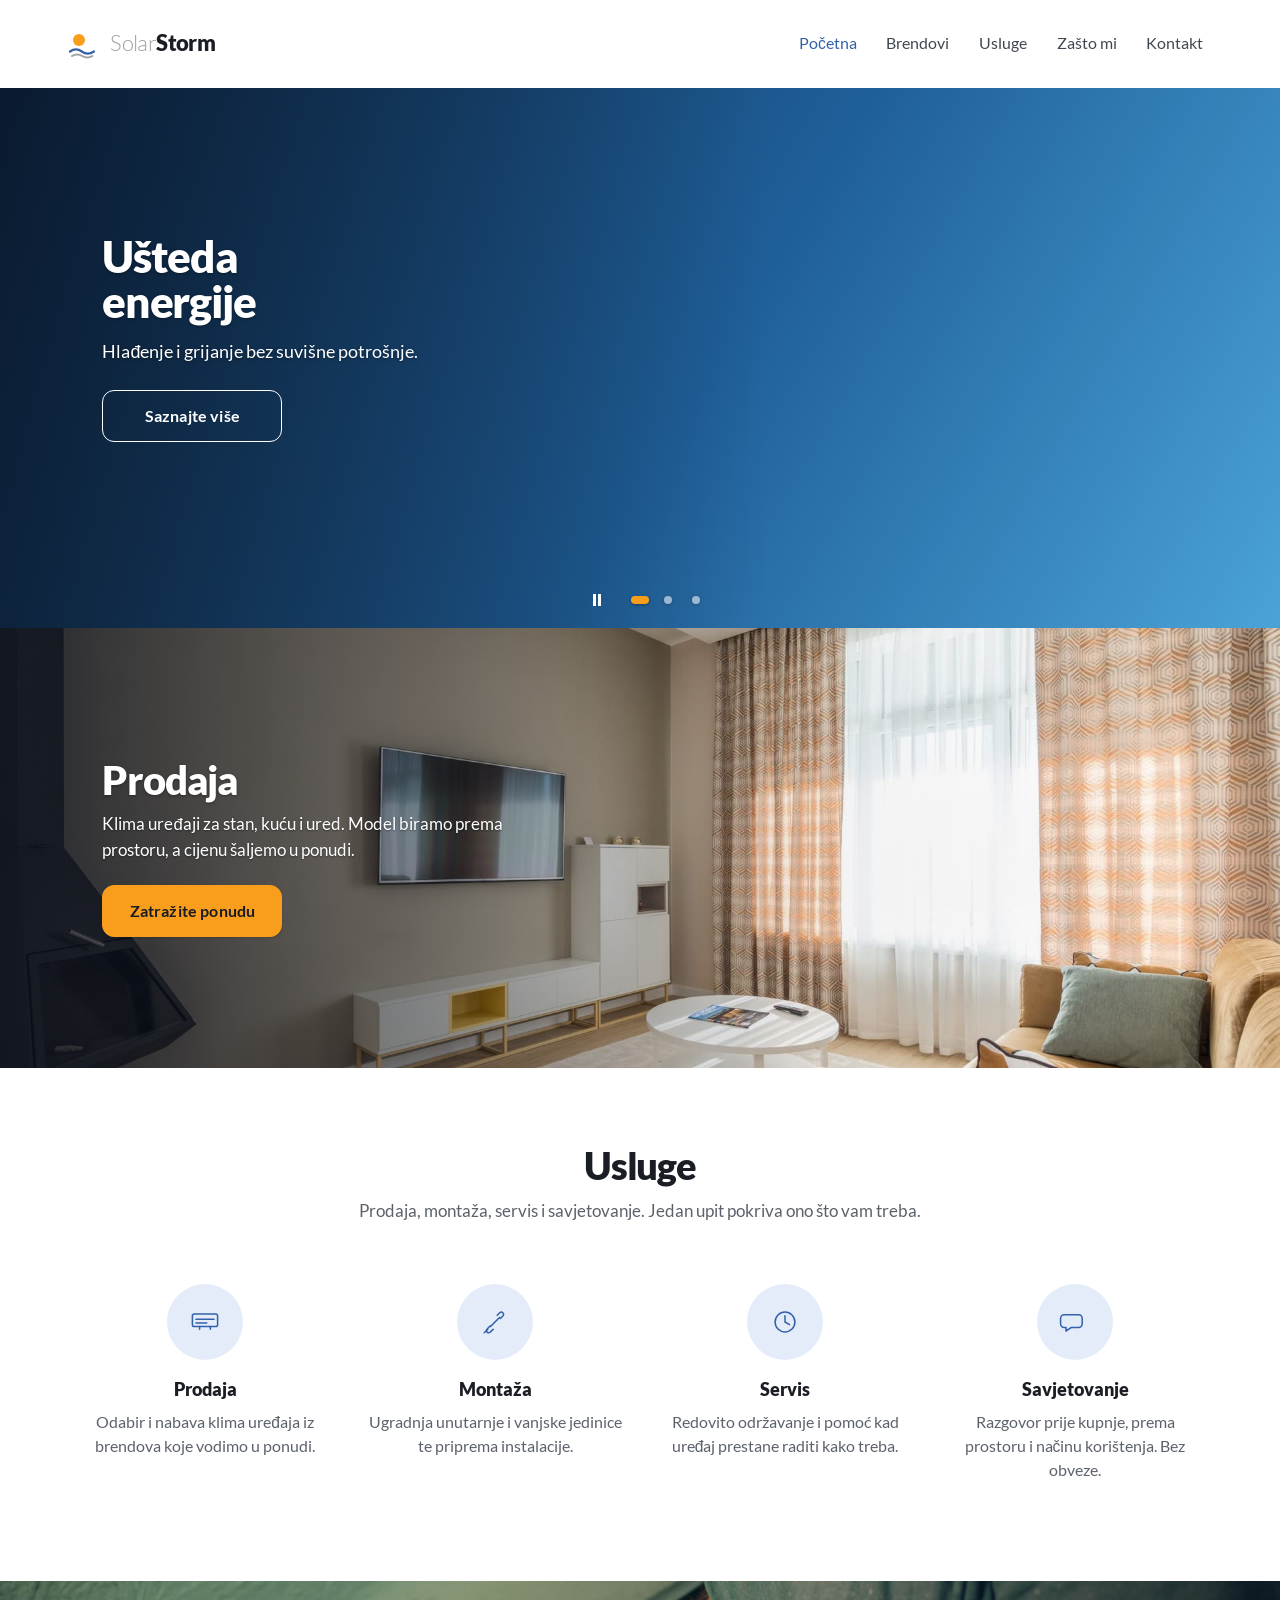
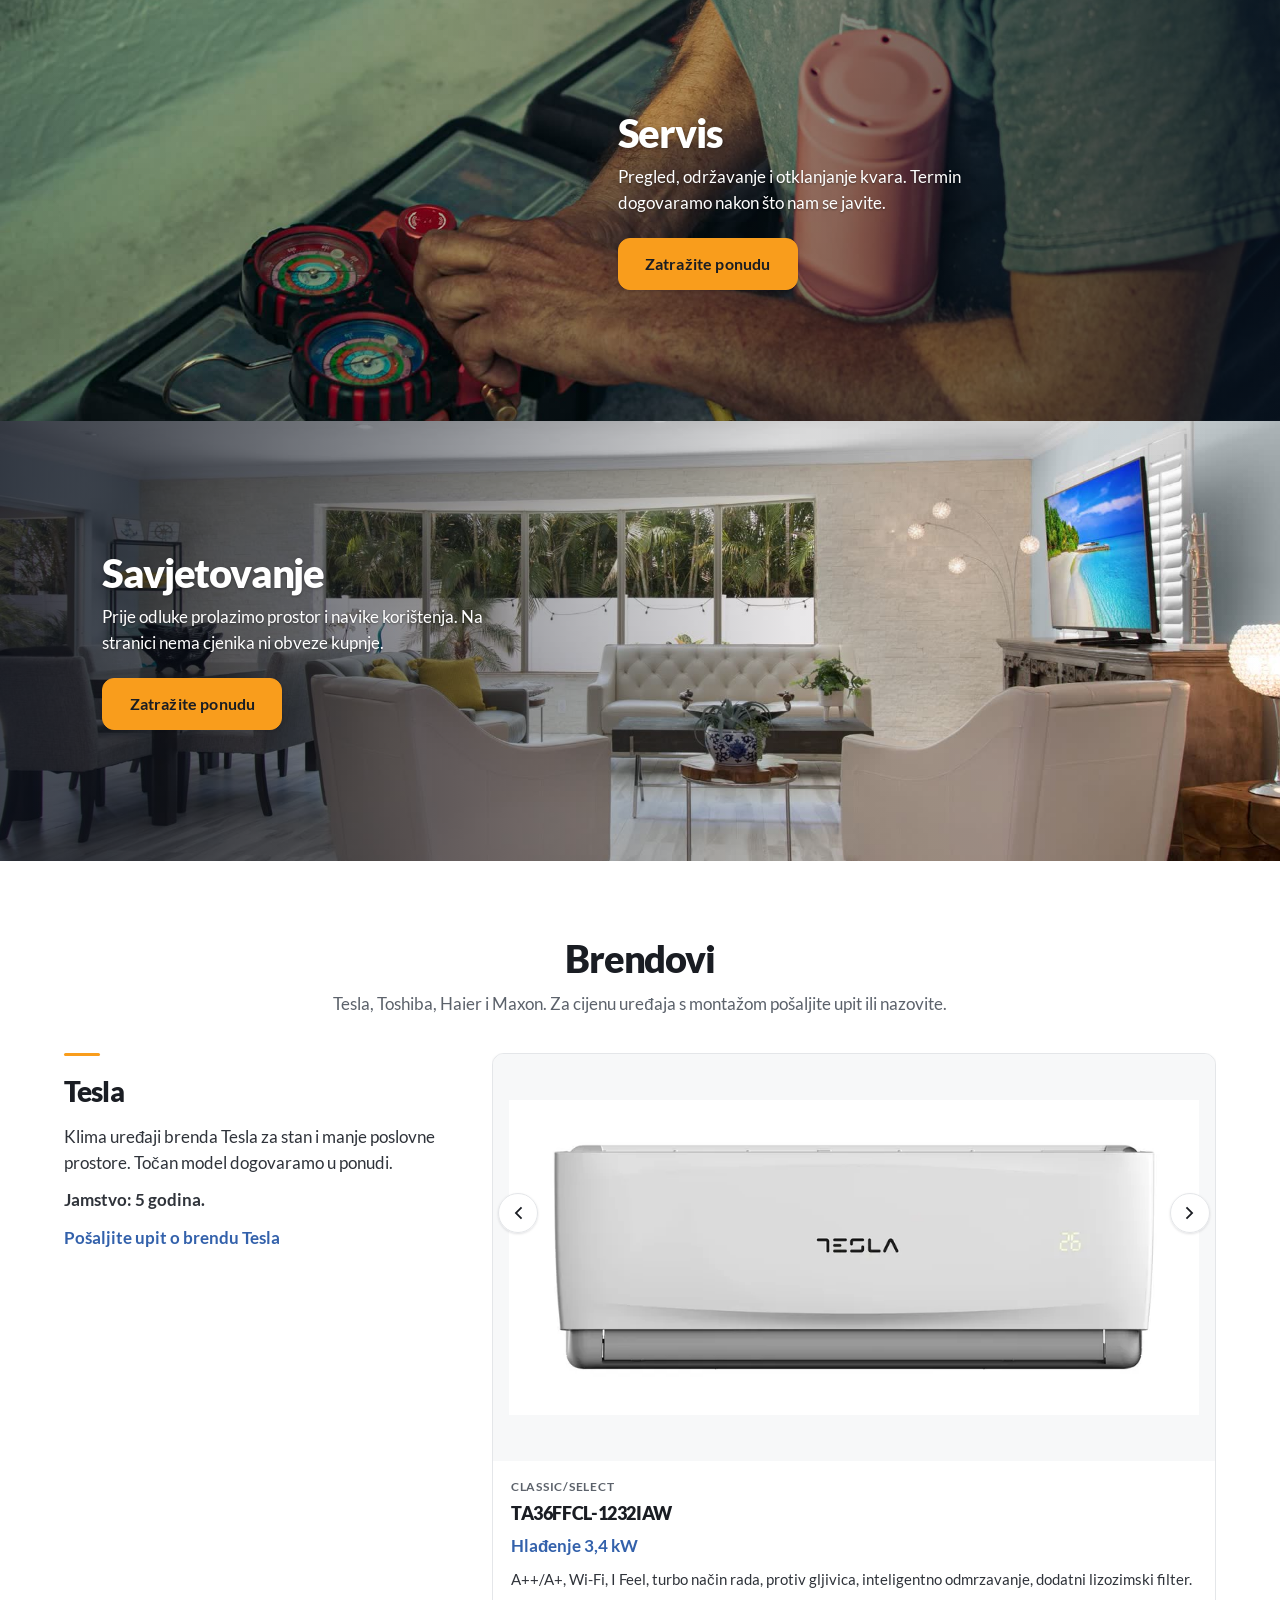
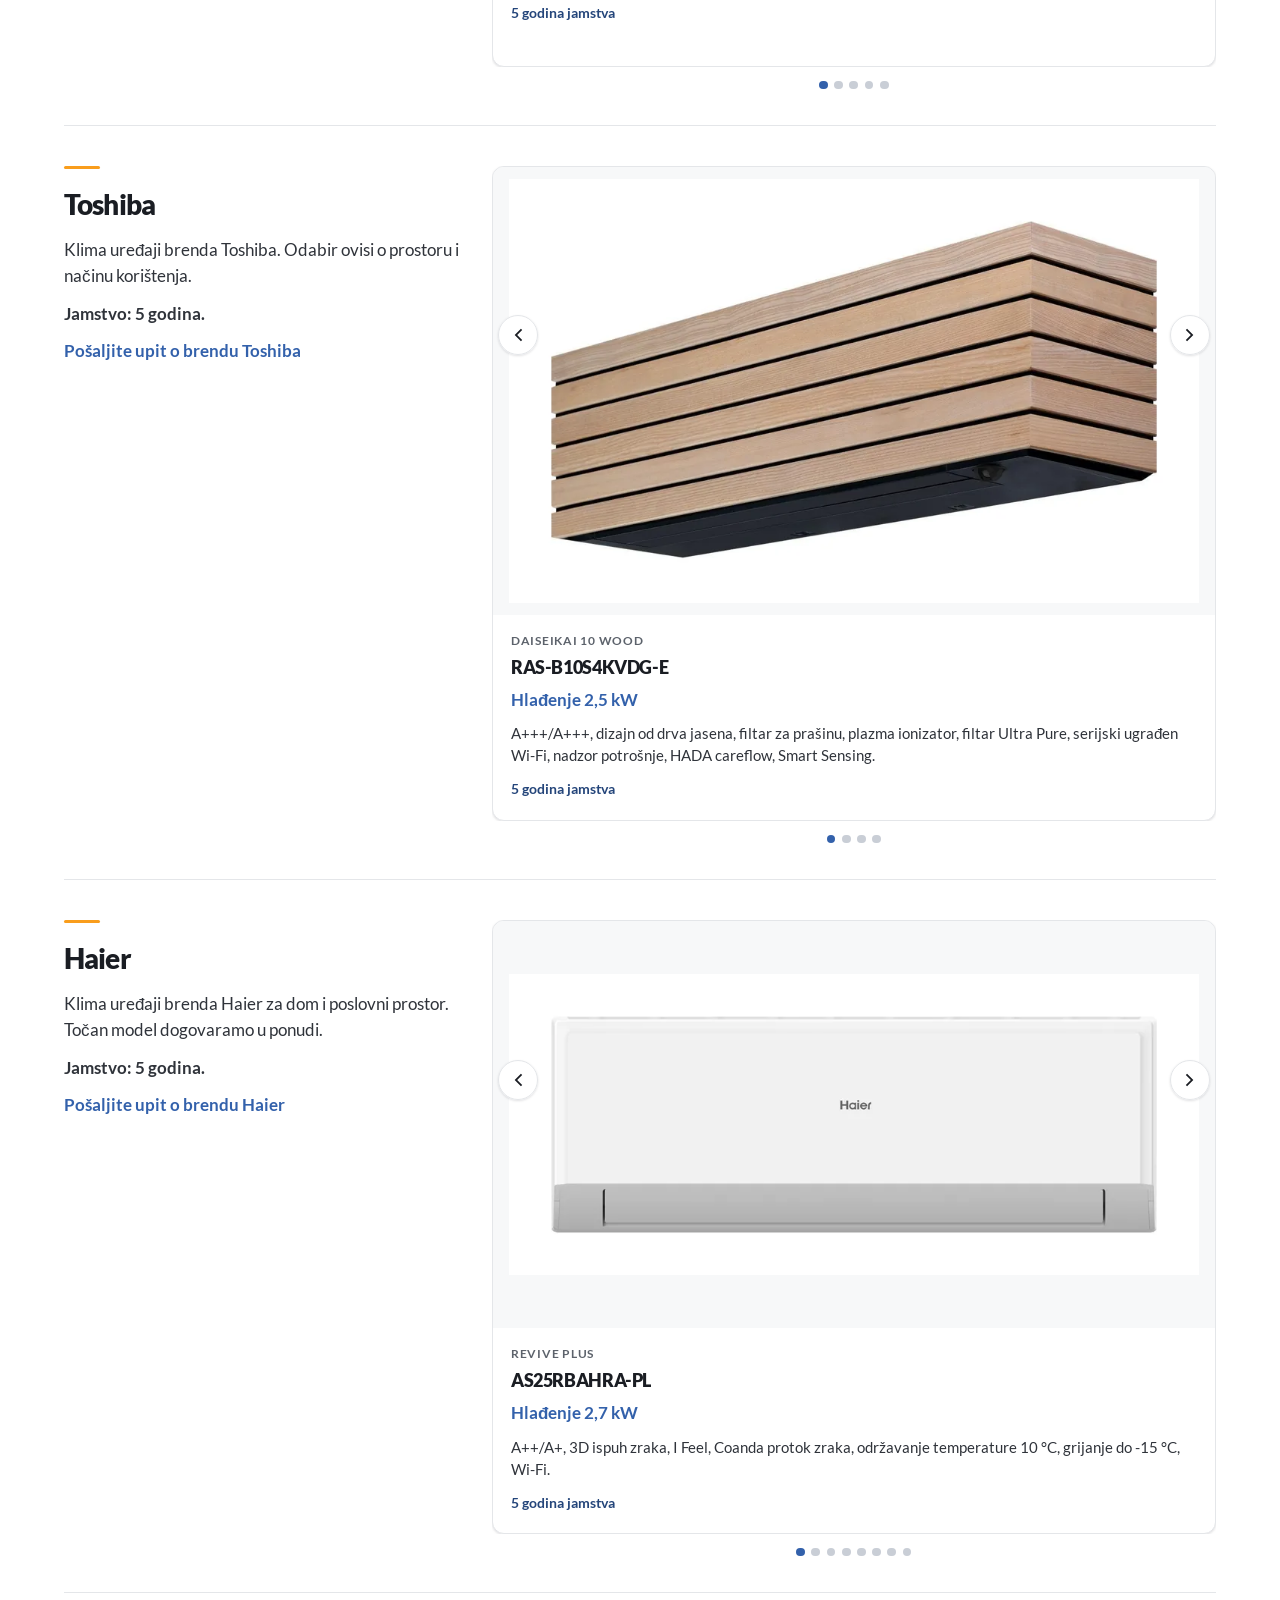
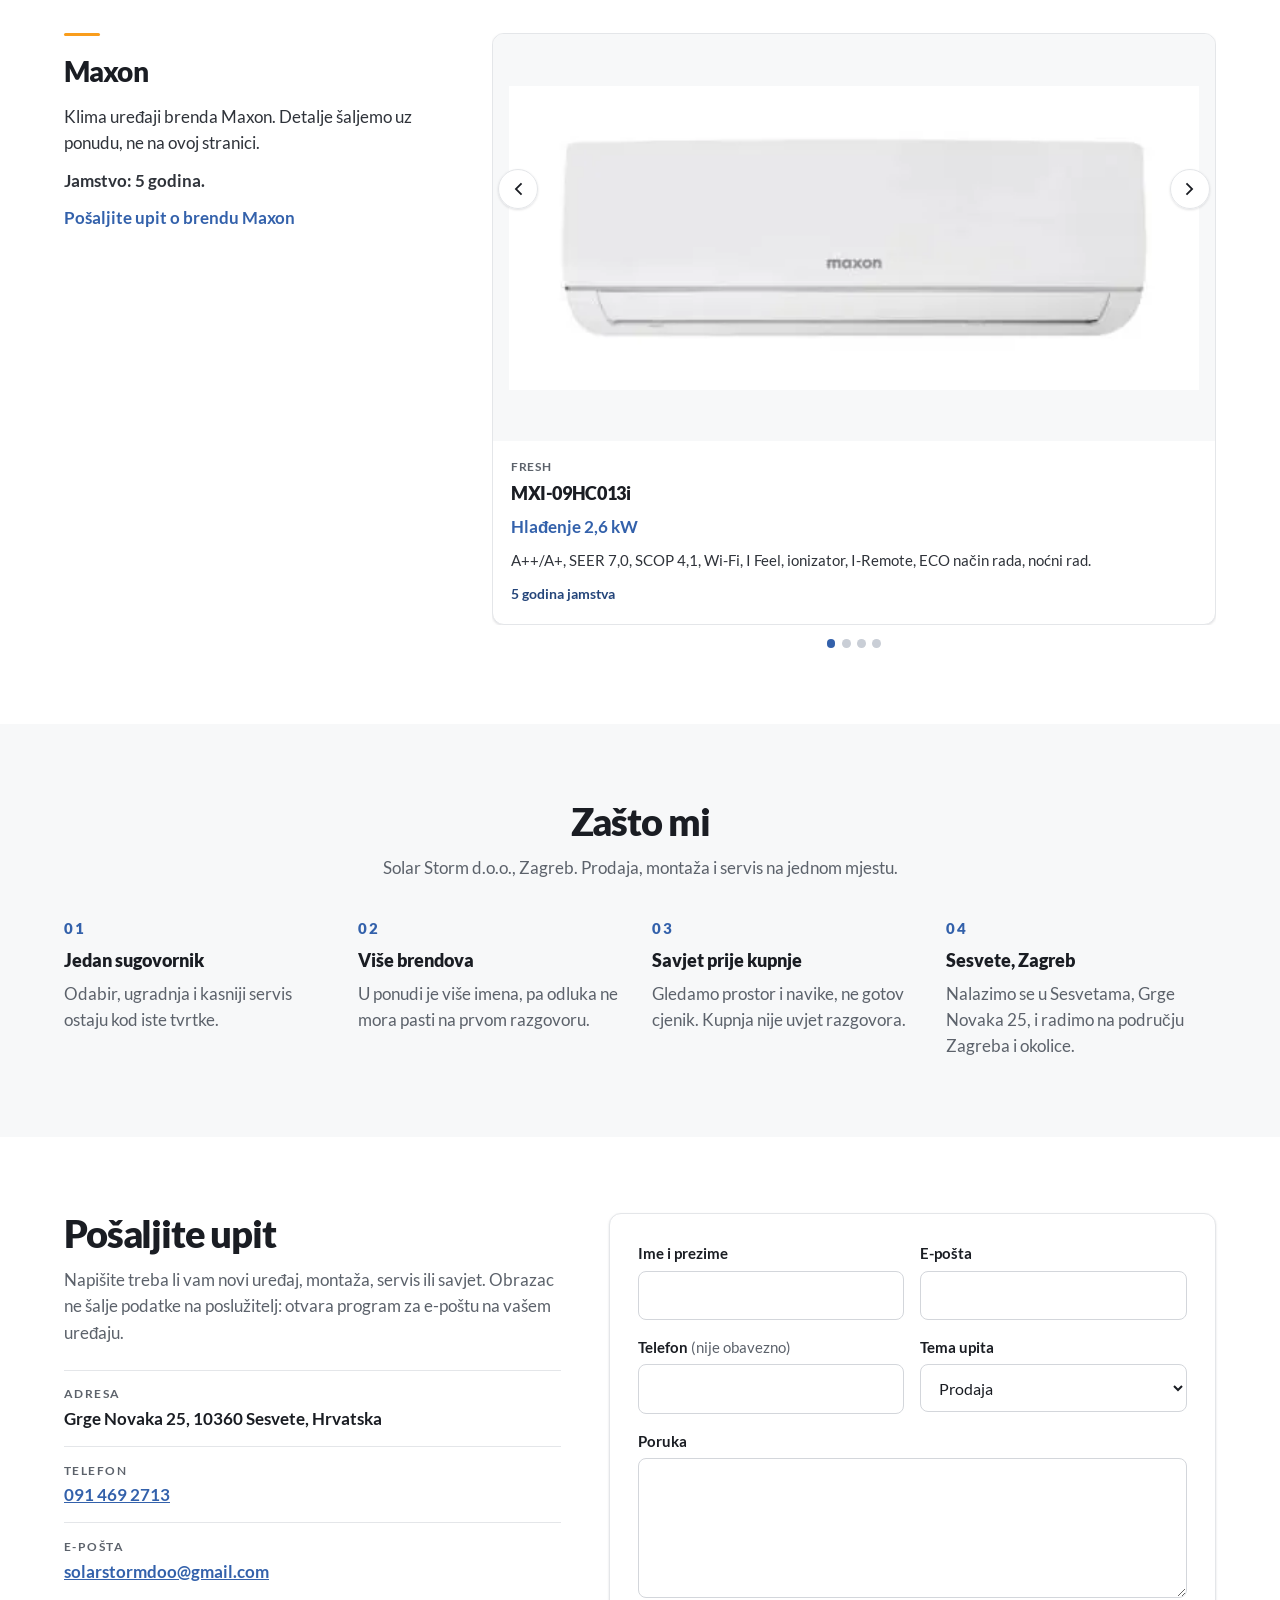
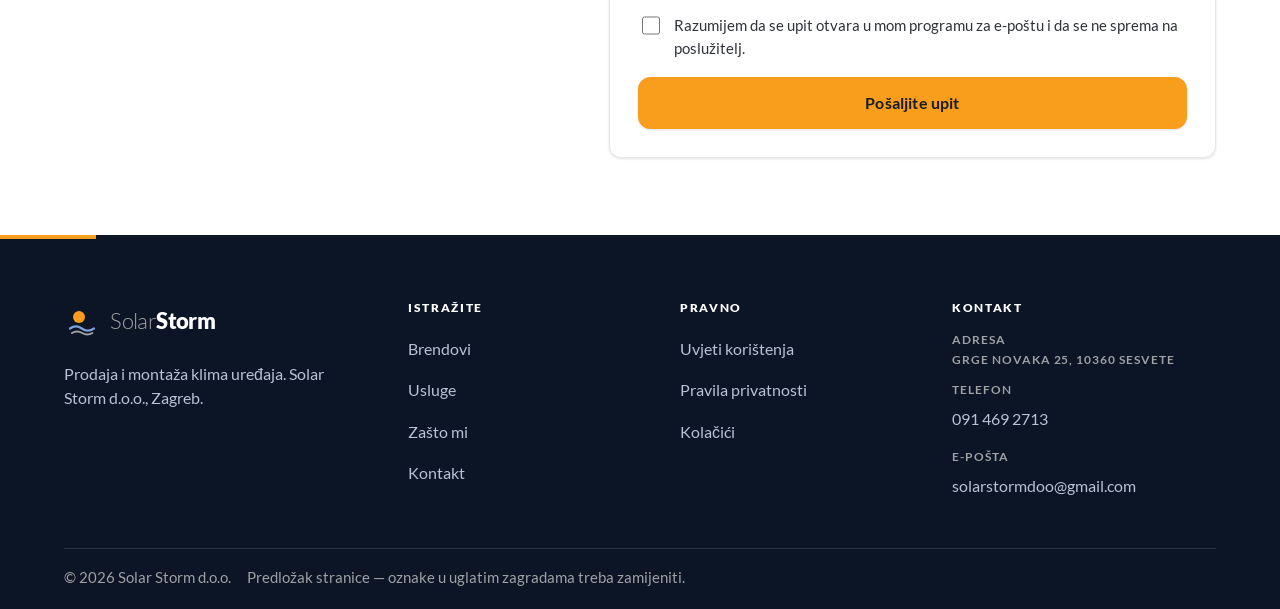
==== commit a61db664: "Hero: izmjena slika modela svih brendova umjesto slike bez branda" ====
--- a/index.html
+++ b/index.html
@@ -51,8 +51,17 @@
   <main id="sadrzaj">
     <section class="hero" data-slider aria-roledescription="vrtuljak" aria-label="Istaknute teme">
       <div class="hero__track" id="heroTrack" data-slider-track tabindex="0" aria-label="Slajdovi, strelice lijevo i desno mijenjaju slajd">
-        <article class="hero__slide" id="slajd-ustedba">
-          <img class="pos-ustedba" src="images/hero-ustedba.jpg" width="1920" height="1280" alt="Vanjska jedinica klima uređaja na bijelom pročelju, vedro plavo nebo." fetchpriority="high">
+        <article class="hero__slide hero__slide--brands" id="slajd-ustedba">
+          <div class="brand-rotator" aria-label="Brendovi: Tesla, Toshiba, Haier i Maxon">
+            <figure class="brand-rotator__item" style="--i:0"><img src="images/models/tesla-tt37af.webp" alt="Klima uređaj Tesla Virtuoso." fetchpriority="high"><figcaption><strong>Tesla</strong> Virtuoso</figcaption></figure>
+            <figure class="brand-rotator__item" style="--i:1"><img src="images/models/toshiba-shorai-edge-black.webp" alt="Klima uređaj Toshiba Shorai Edge Black."><figcaption><strong>Toshiba</strong> Shorai Edge Black</figcaption></figure>
+            <figure class="brand-rotator__item" style="--i:2"><img src="images/models/haier-flexis-plus-crna.webp" alt="Klima uređaj Haier Flexis Plus."><figcaption><strong>Haier</strong> Flexis Plus</figcaption></figure>
+            <figure class="brand-rotator__item" style="--i:3"><img src="images/models/maxon-fresh.webp" alt="Klima uređaj Maxon Fresh."><figcaption><strong>Maxon</strong> Fresh</figcaption></figure>
+            <figure class="brand-rotator__item" style="--i:4"><img src="images/models/tesla-tt51tp81.webp" alt="Klima uređaj Tesla Advance."><figcaption><strong>Tesla</strong> Advance</figcaption></figure>
+            <figure class="brand-rotator__item" style="--i:5"><img src="images/models/toshiba-daiseikai-10-wood.webp" alt="Klima uređaj Toshiba DaiSeiKai 10 Wood."><figcaption><strong>Toshiba</strong> DaiSeiKai 10 Wood</figcaption></figure>
+            <figure class="brand-rotator__item" style="--i:6"><img src="images/models/haier-expert-nordic.webp" alt="Klima uređaj Haier Expert Nordic."><figcaption><strong>Haier</strong> Expert Nordic</figcaption></figure>
+            <figure class="brand-rotator__item" style="--i:7"><img src="images/models/haier-pearl-premium.webp" alt="Klima uređaj Haier Pearl Premium."><figcaption><strong>Haier</strong> Pearl Premium</figcaption></figure>
+          </div>
           <div class="hero__copy">
             <h1>Ušteda<br>energije</h1>
             <p>Hlađenje i grijanje bez suvišne potrošnje.</p>
--- a/css/styles.css
+++ b/css/styles.css
@@ -1227,3 +1227,19 @@
     animation: none !important;
   }
 }
+
+/* Hero slajd 1: izmjena slika modela svih brendova */
+.hero__slide--brands { background: linear-gradient(120deg, #0d2a4a 0%, #1f5f99 55%, #4aa3d8 100%); }
+.hero__slide--brands::after { background: linear-gradient(90deg, rgba(8,14,26,.55) 0%, rgba(8,14,26,.2) 40%, rgba(8,14,26,0) 60%); }
+.brand-rotator { position: absolute; z-index: 2; top: 50%; right: clamp(1rem, 6vw, 7rem); transform: translateY(-50%); width: min(46vw, 640px); aspect-ratio: 16 / 9; }
+.hero__slide .brand-rotator__item img { position: static; width: 100%; height: auto; max-height: 78%; object-fit: contain; filter: drop-shadow(0 18px 30px rgba(0,0,0,.35)); }
+.brand-rotator__item { position: absolute; inset: 0; margin: 0; display: flex; flex-direction: column; align-items: center; justify-content: center; gap: 1rem; background: rgba(255,255,255,.92); border-radius: 18px; padding: 1.5rem; opacity: 0; animation: brandFade 32s infinite; animation-delay: calc(var(--i) * 4s); }
+.brand-rotator__item figcaption { color: #0d2a4a; font-size: 1.05rem; text-align: center; }
+.brand-rotator__item figcaption strong { display: block; font-size: 1.6rem; font-weight: 900; letter-spacing: -.02em; }
+@keyframes brandFade { 0% { opacity: 0; } 2% { opacity: 1; } 12.5% { opacity: 1; } 14.5% { opacity: 0; } 100% { opacity: 0; } }
+@media (prefers-reduced-motion: reduce) { .brand-rotator__item { animation: none; } .brand-rotator__item:first-child { opacity: 1; } }
+@media (max-width: 767px) {
+  .brand-rotator { top: 1.25rem; right: 50%; transform: translateX(50%); width: min(88vw, 420px); }
+  .brand-rotator__item { padding: 1rem; }
+  .brand-rotator__item figcaption strong { font-size: 1.25rem; }
+}
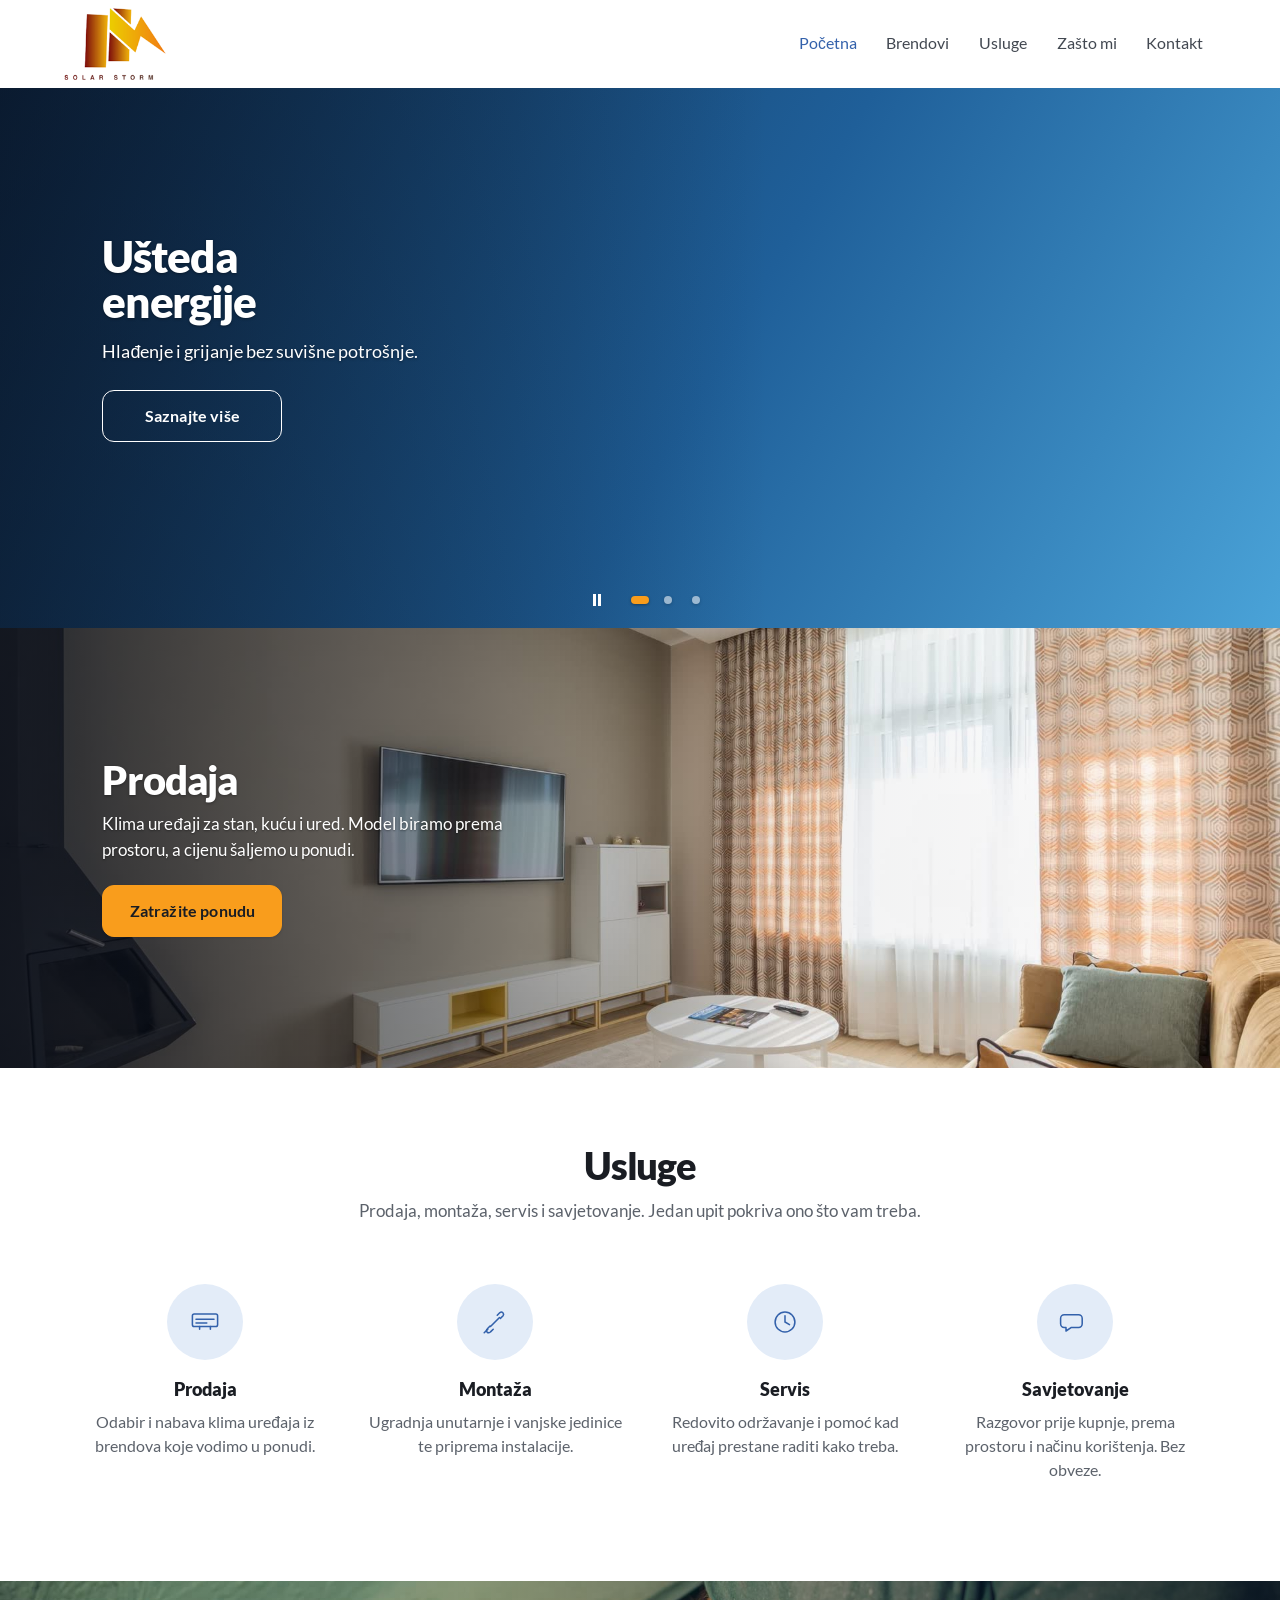
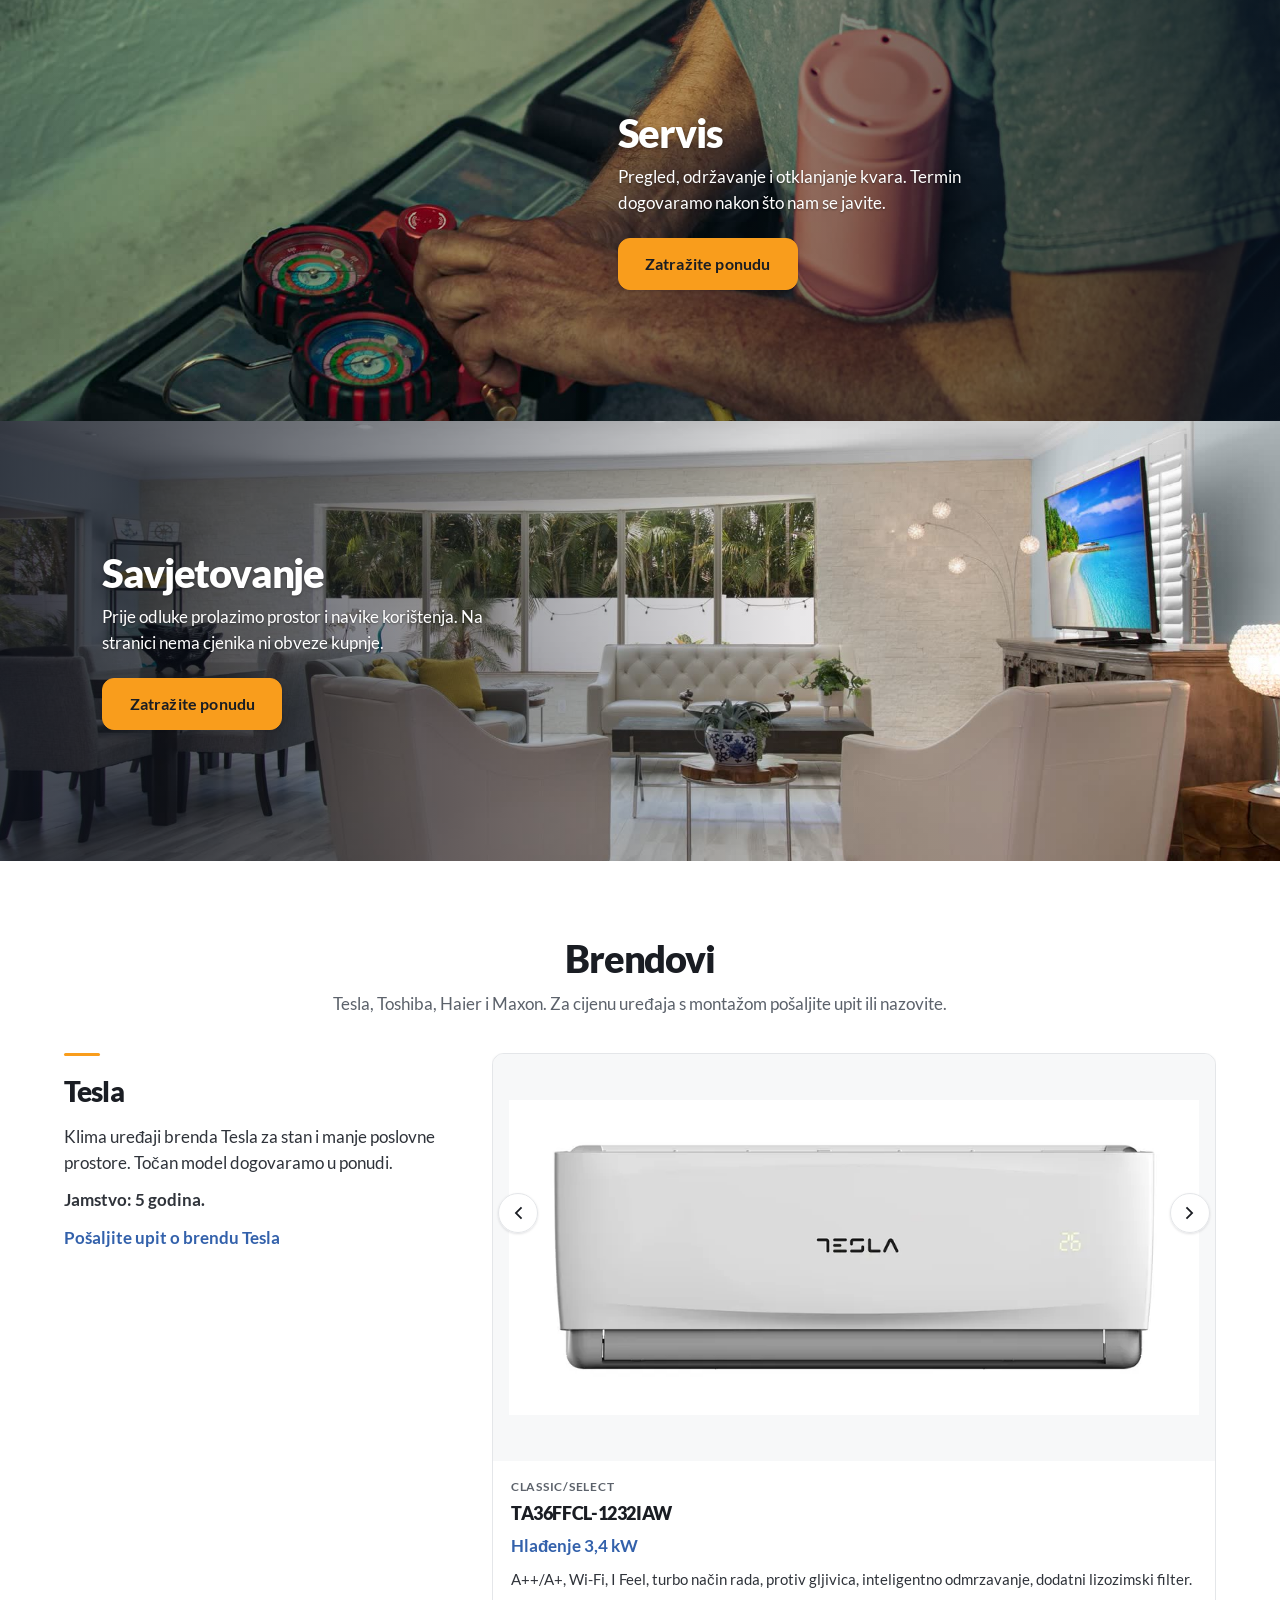
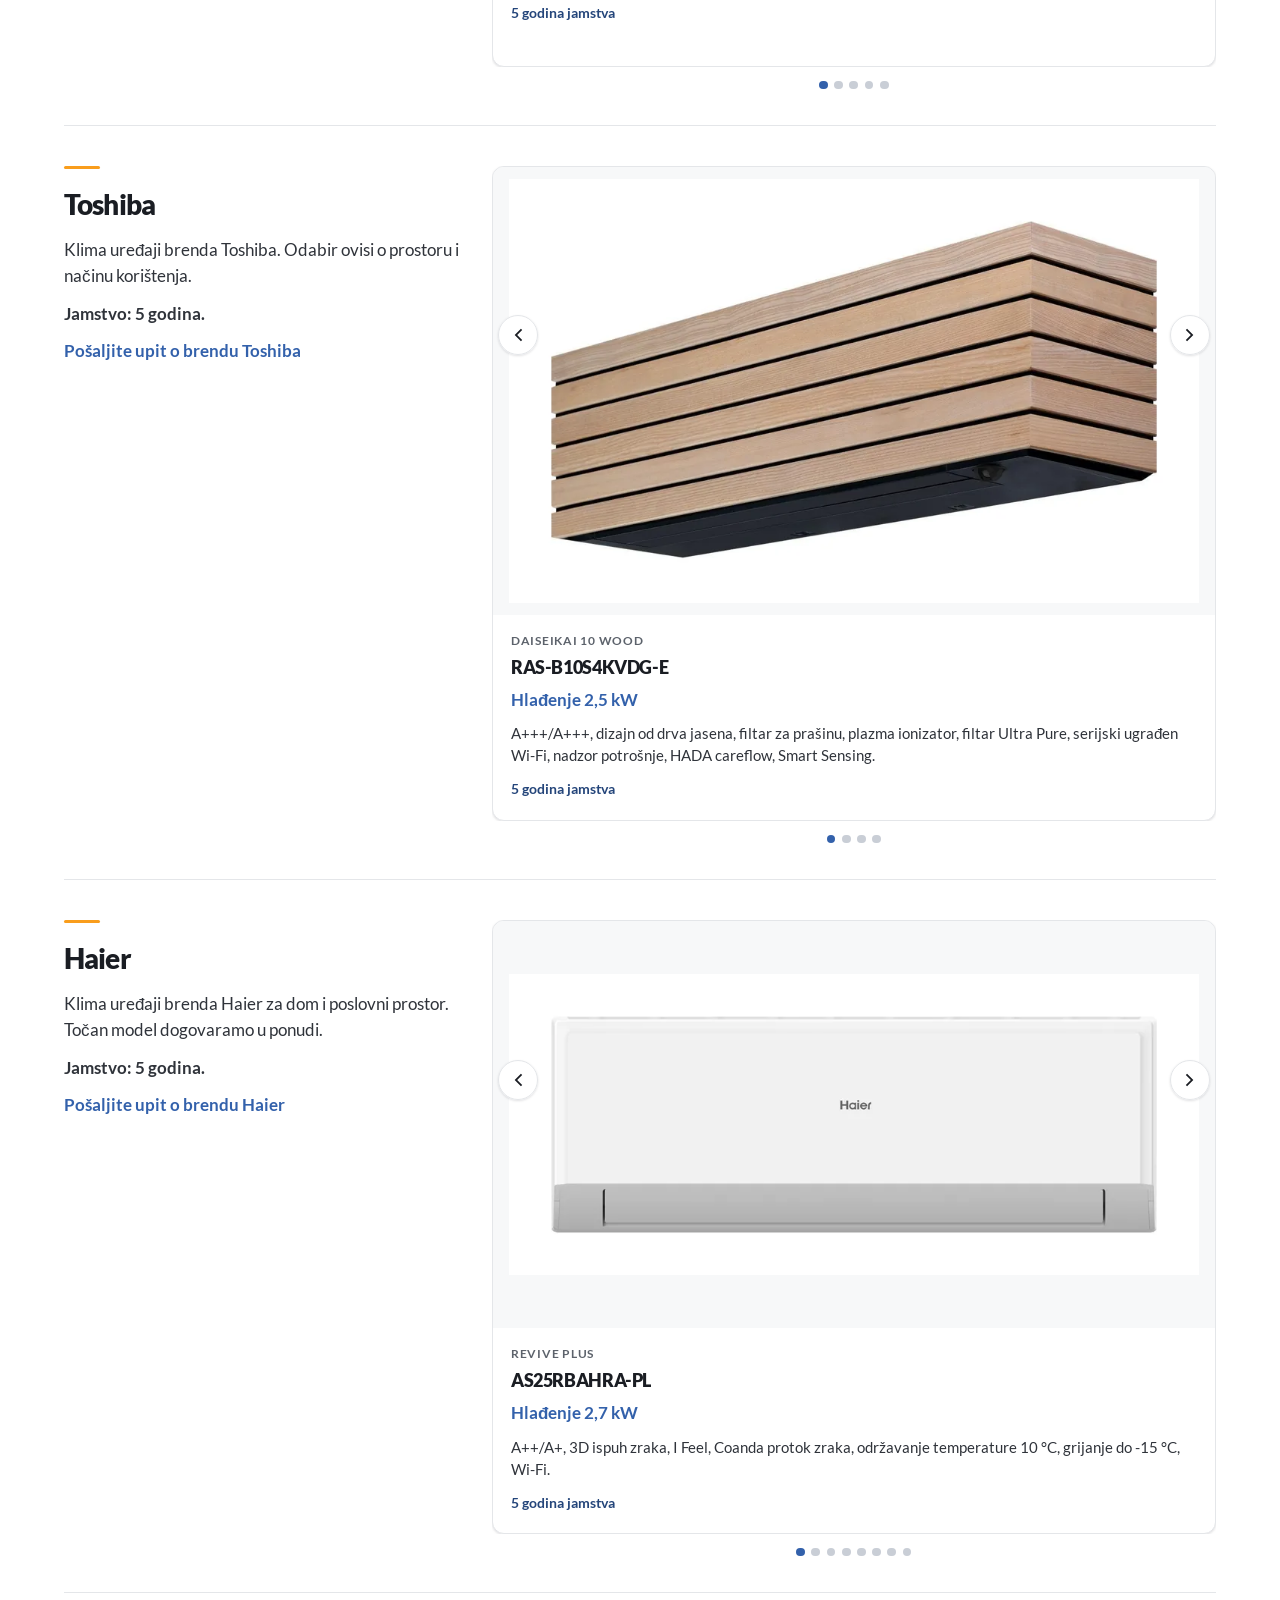
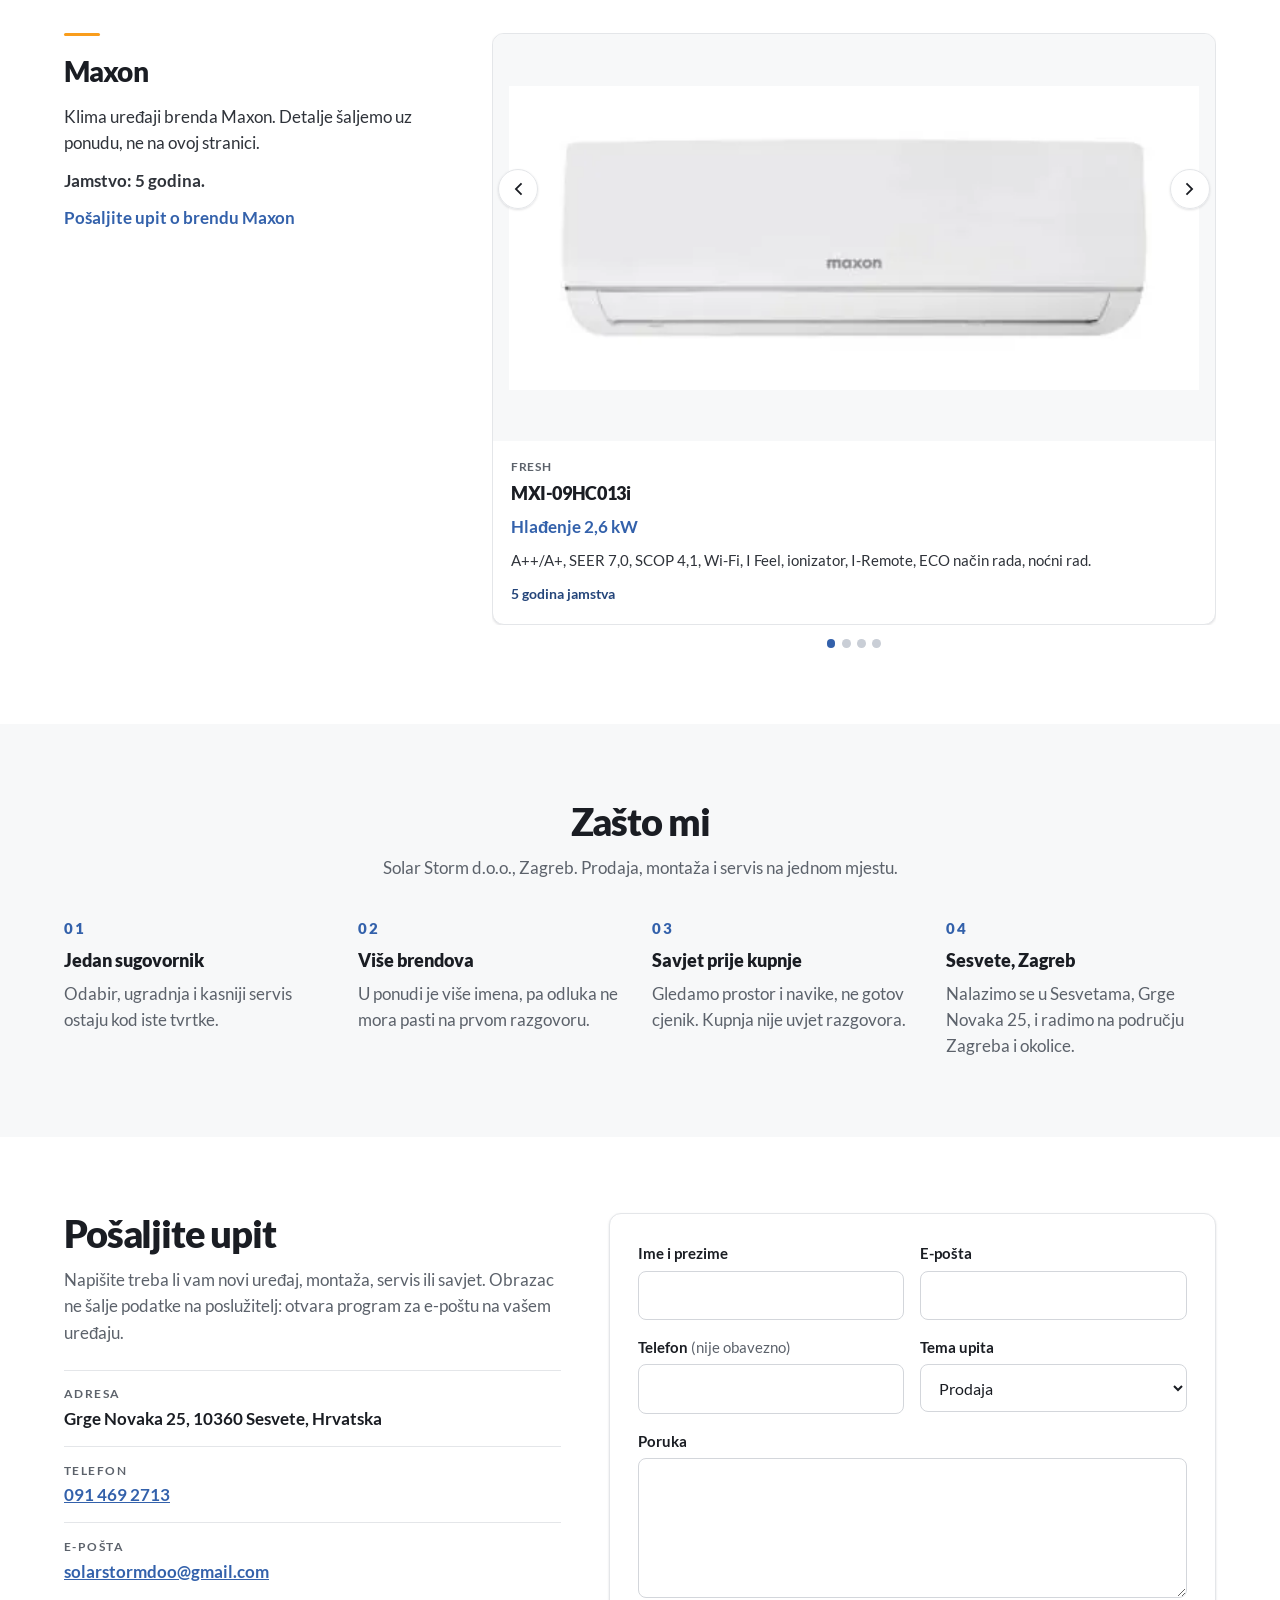
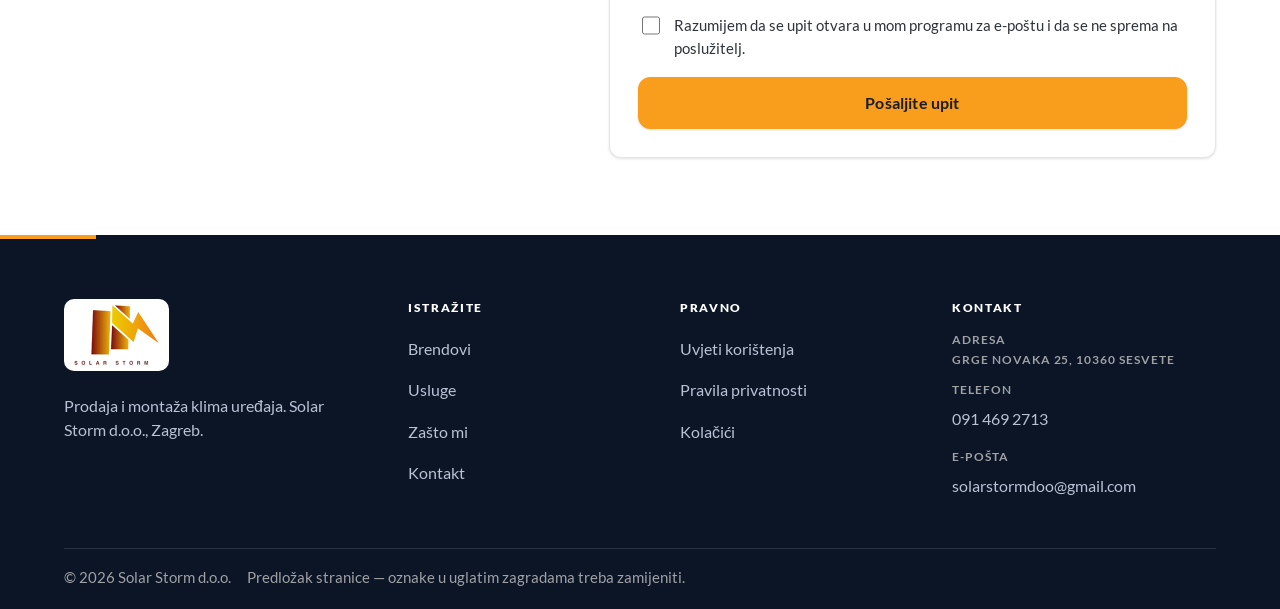
==== commit 13dac3f9: "Damirov Solar Storm logo u zaglavlju, podnožju i favicon" ====
--- a/index.html
+++ b/index.html
@@ -6,7 +6,7 @@
   <title>Solar Storm — prodaja i montaža klima uređaja | Zagreb</title>
   <meta name="description" content="Solar Storm d.o.o. iz Zagreba prodaje, montira i servisira klima uređaje. Tesla, Toshiba, Haier i Maxon. Zatražite ponudu.">
   <meta name="theme-color" content="#3361ab">
-  <link rel="icon" href="favicon.svg" type="image/svg+xml">
+  <link rel="icon" href="favicon.png" type="image/png">
   <link rel="stylesheet" href="css/styles.css">
   <script>document.documentElement.classList.add("js");</script>
 </head>
@@ -15,12 +15,7 @@
   <header class="site-header" id="siteHeader" data-menu-open="false" data-scrolled="false">
     <div class="container site-header__bar">
       <a class="logo" href="index.html" aria-label="Solar Storm, početna">
-        <svg class="logo__mark" viewBox="0 0 36 36" aria-hidden="true">
-          <circle cx="15" cy="14" r="6" fill="#F99D1C"/>
-          <path d="M6 25.5c4.2-3 7.6-3 11.8 0s7.6 3 12.2 0" fill="none" stroke="#3361ab" stroke-width="2.2" stroke-linecap="round"/>
-          <path d="M8 30c3.6-2.2 6.6-2.2 10.2 0s6.6 2.2 10.2 0" fill="none" stroke="#9FA1A4" stroke-width="2" stroke-linecap="round"/>
-        </svg>
-        <span class="logo__word"><span class="logo__solar">Solar</span><span class="logo__storm">Storm</span></span>
+        <img class="logo__img" src="images/logo-solarstorm.png" width="170" height="120" alt="Solar Storm">
       </a>
       <nav class="nav-desktop" aria-label="Glavni izbornik">
         <ul class="nav-desktop__list">
@@ -637,12 +632,7 @@
     <div class="container footer-grid">
       <div class="footer-brand">
         <a class="logo" href="index.html" aria-label="Solar Storm, početna">
-          <svg class="logo__mark" viewBox="0 0 36 36" aria-hidden="true">
-            <circle cx="15" cy="14" r="6" fill="#F99D1C"/>
-            <path d="M6 25.5c4.2-3 7.6-3 11.8 0s7.6 3 12.2 0" fill="none" stroke="#7ea0d8" stroke-width="2.2" stroke-linecap="round"/>
-            <path d="M8 30c3.6-2.2 6.6-2.2 10.2 0s6.6 2.2 10.2 0" fill="none" stroke="#9FA1A4" stroke-width="2" stroke-linecap="round"/>
-          </svg>
-          <span class="logo__word"><span class="logo__solar">Solar</span><span class="logo__storm">Storm</span></span>
+          <img class="logo__img" src="images/logo-solarstorm.png" width="170" height="120" alt="Solar Storm">
         </a>
         <p>Prodaja i montaža klima uređaja. Solar Storm d.o.o., Zagreb.</p>
       </div>
--- a/css/styles.css
+++ b/css/styles.css
@@ -80,7 +80,7 @@
   --blue-deep: #24457a;
   --footer: #0b1526;
   --footer-muted: #b9c2d4;
-  --header-h: 64px;
+  --header-h: 84px;
   --container: 1152px;
   --radius: 12px;
   --shadow: 0 1px 3px rgba(26, 29, 35, 0.08), 0 1px 2px rgba(26, 29, 35, 0.05);
@@ -1243,3 +1243,7 @@
   .brand-rotator__item { padding: 1rem; }
   .brand-rotator__item figcaption strong { font-size: 1.25rem; }
 }
+
+/* Damirov logo */
+.logo__img { display: block; height: 72px; width: auto; }
+.site-footer .logo__img { height: 60px; background: #fff; border-radius: 10px; padding: 6px 10px; box-sizing: content-box; }
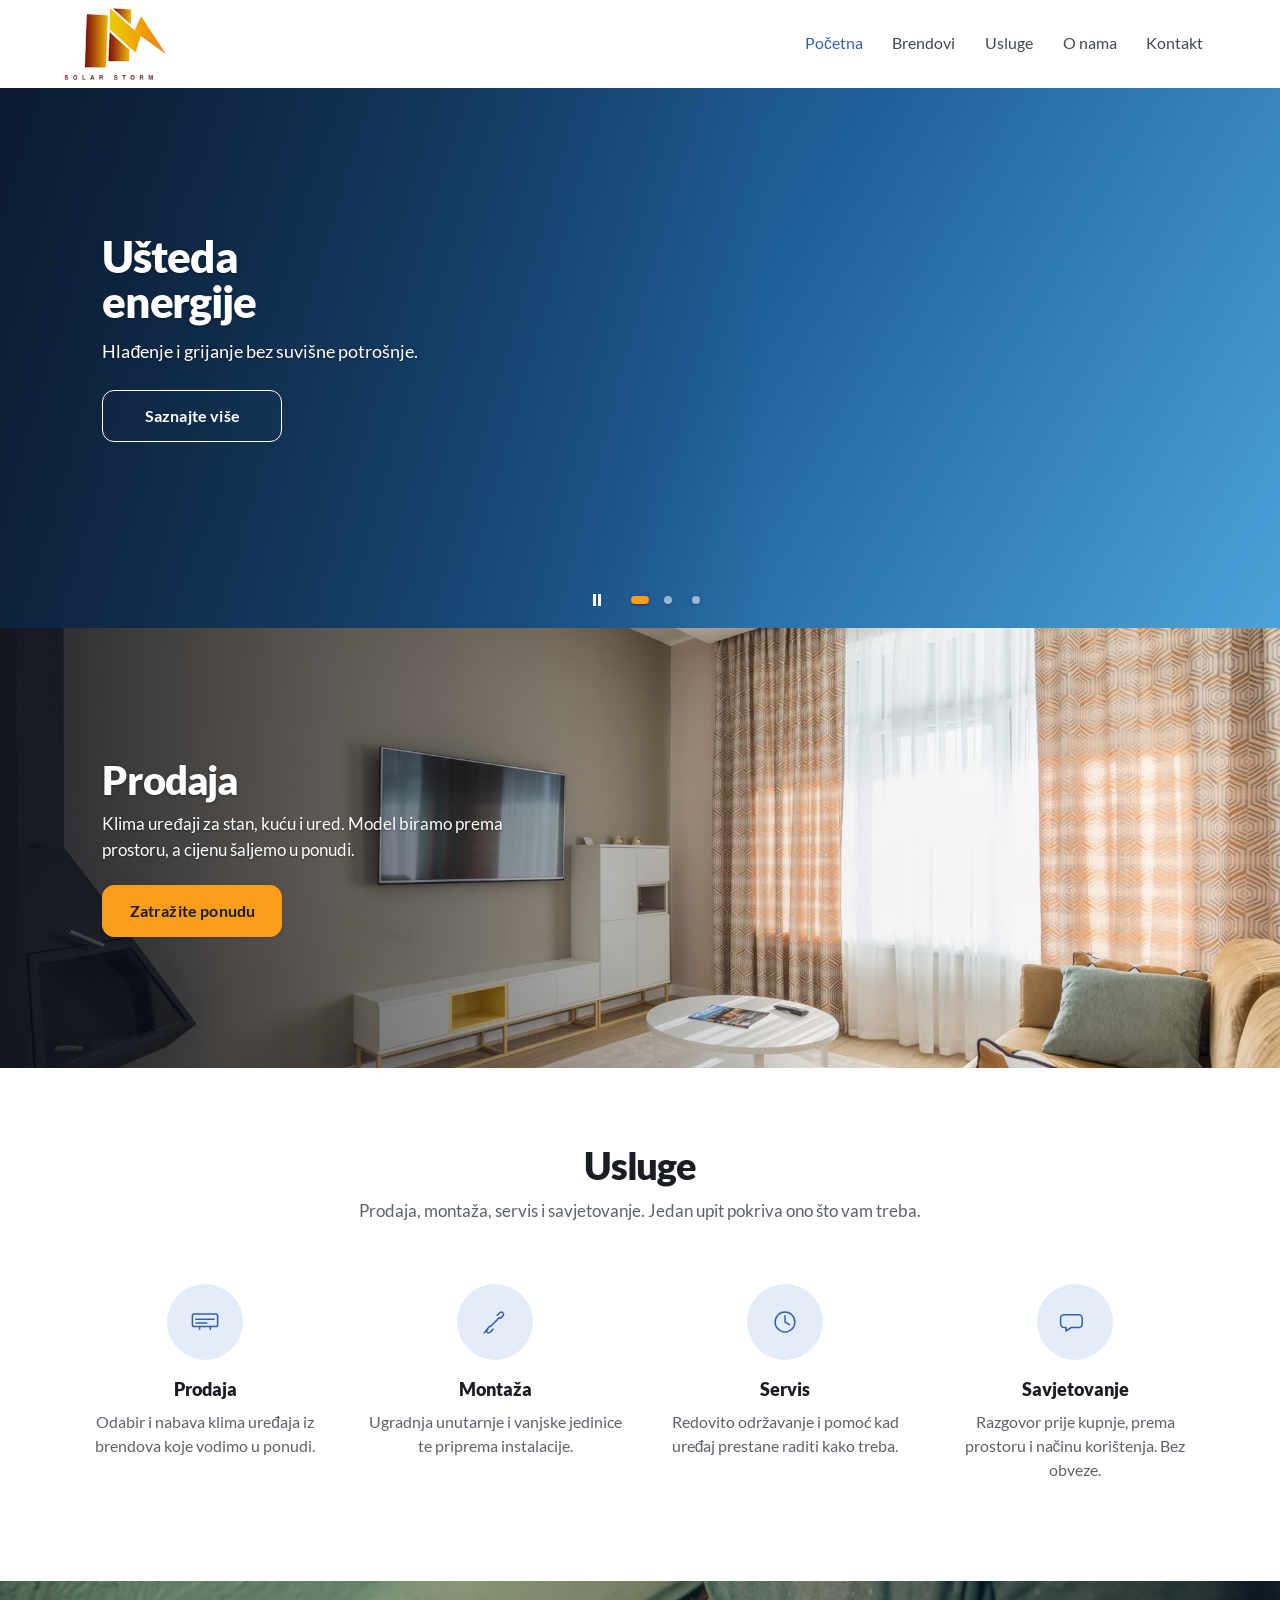
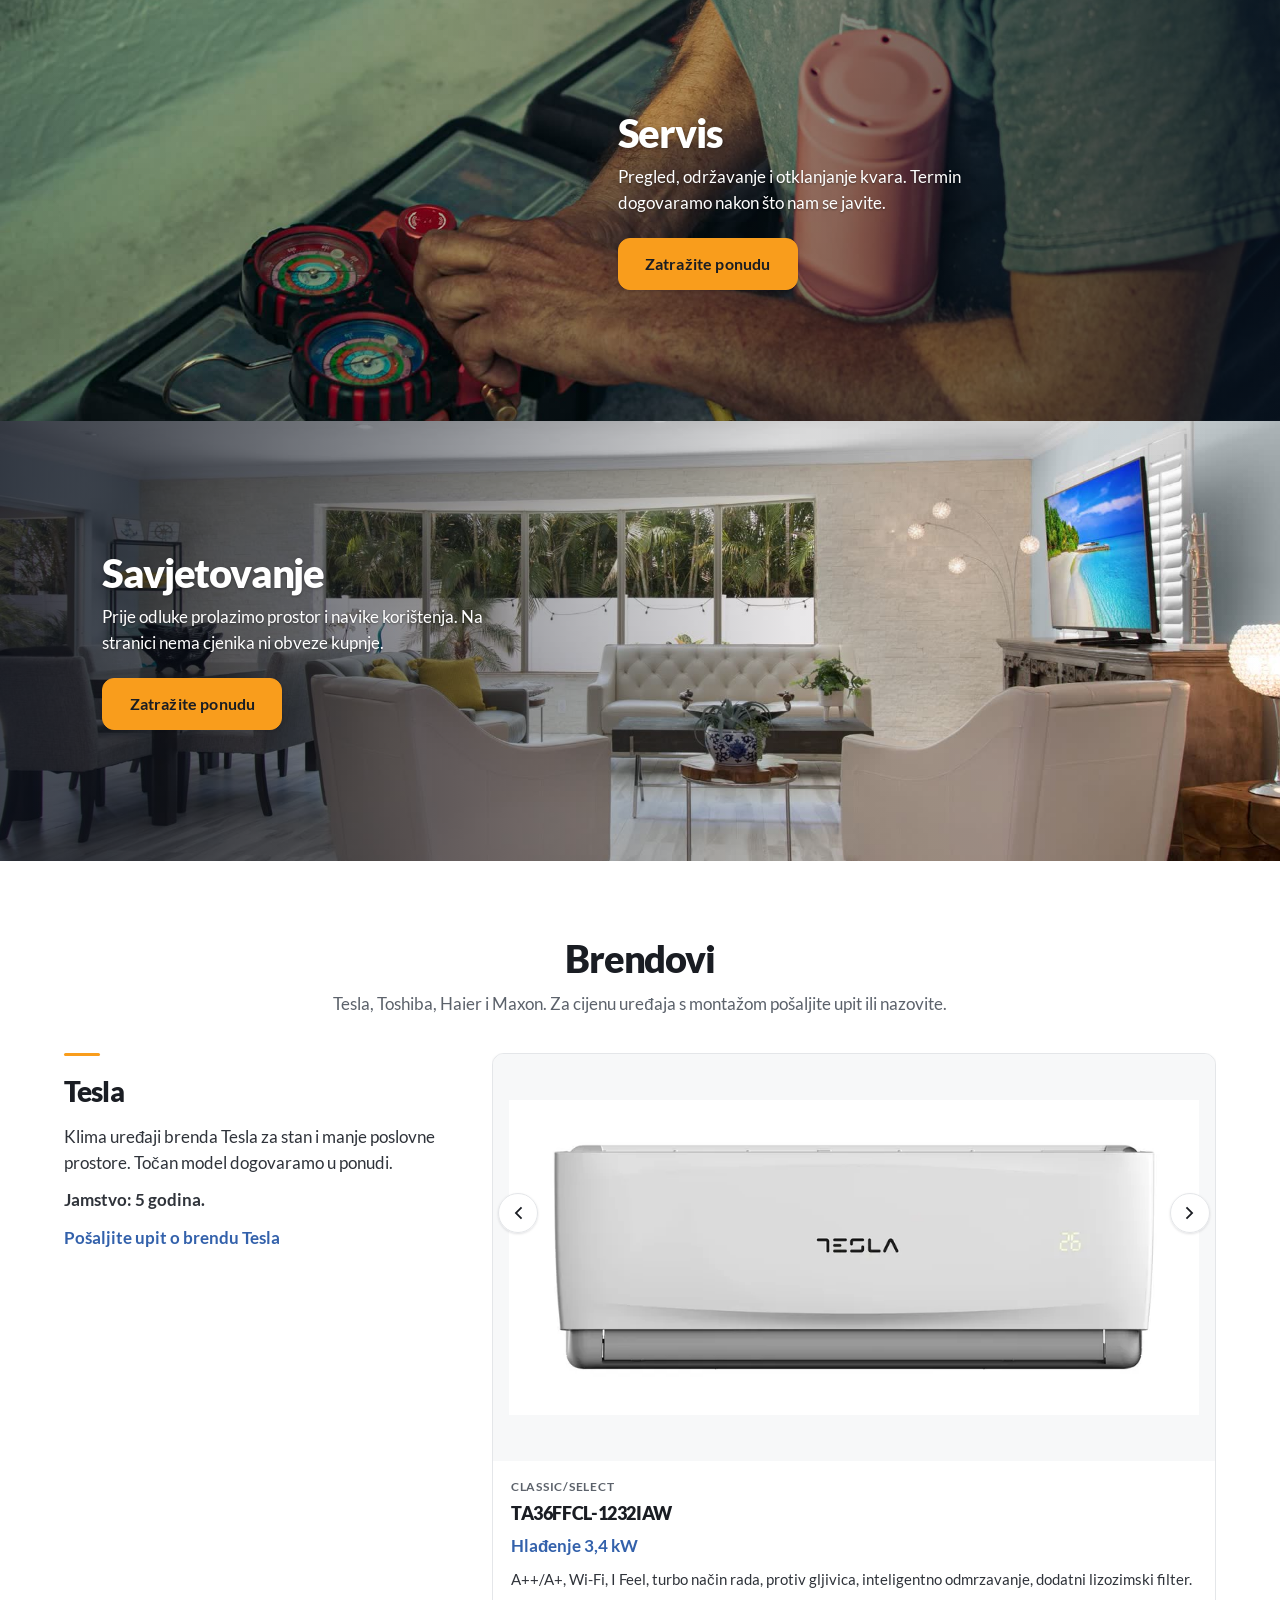
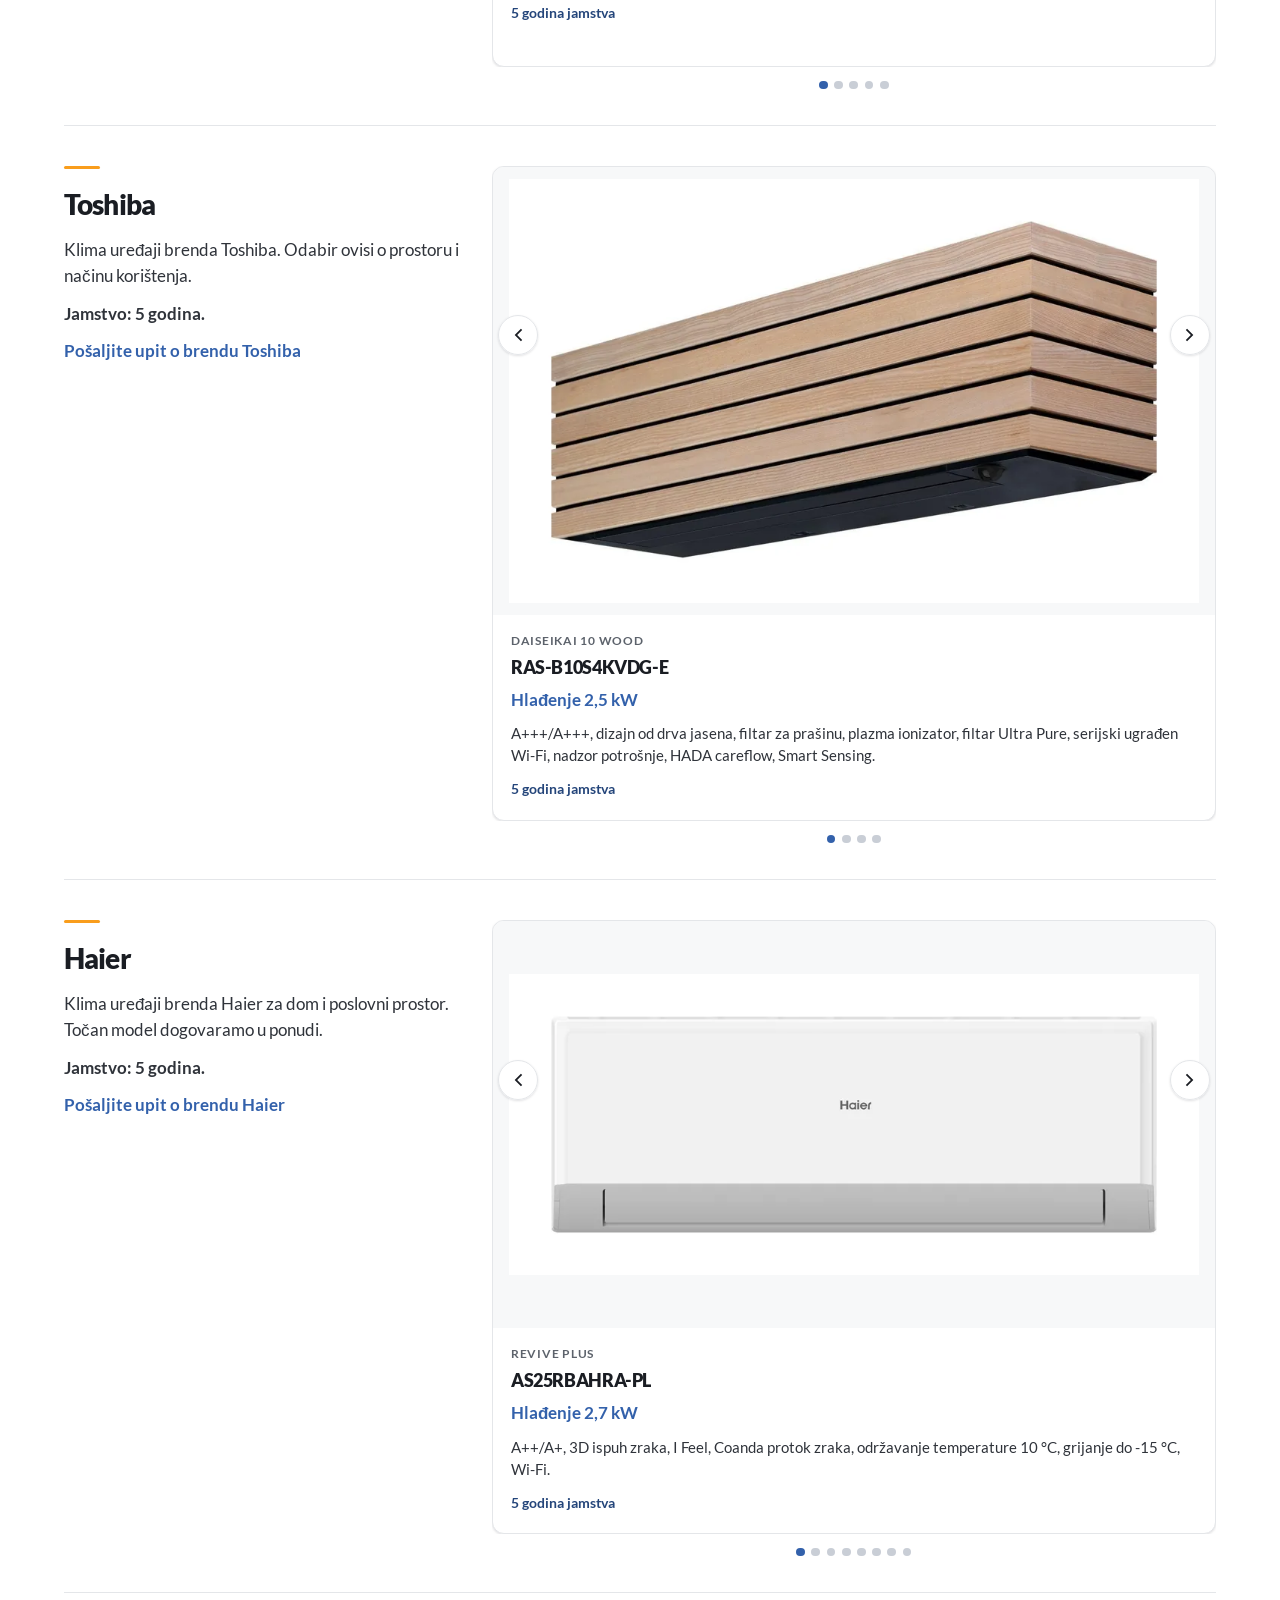
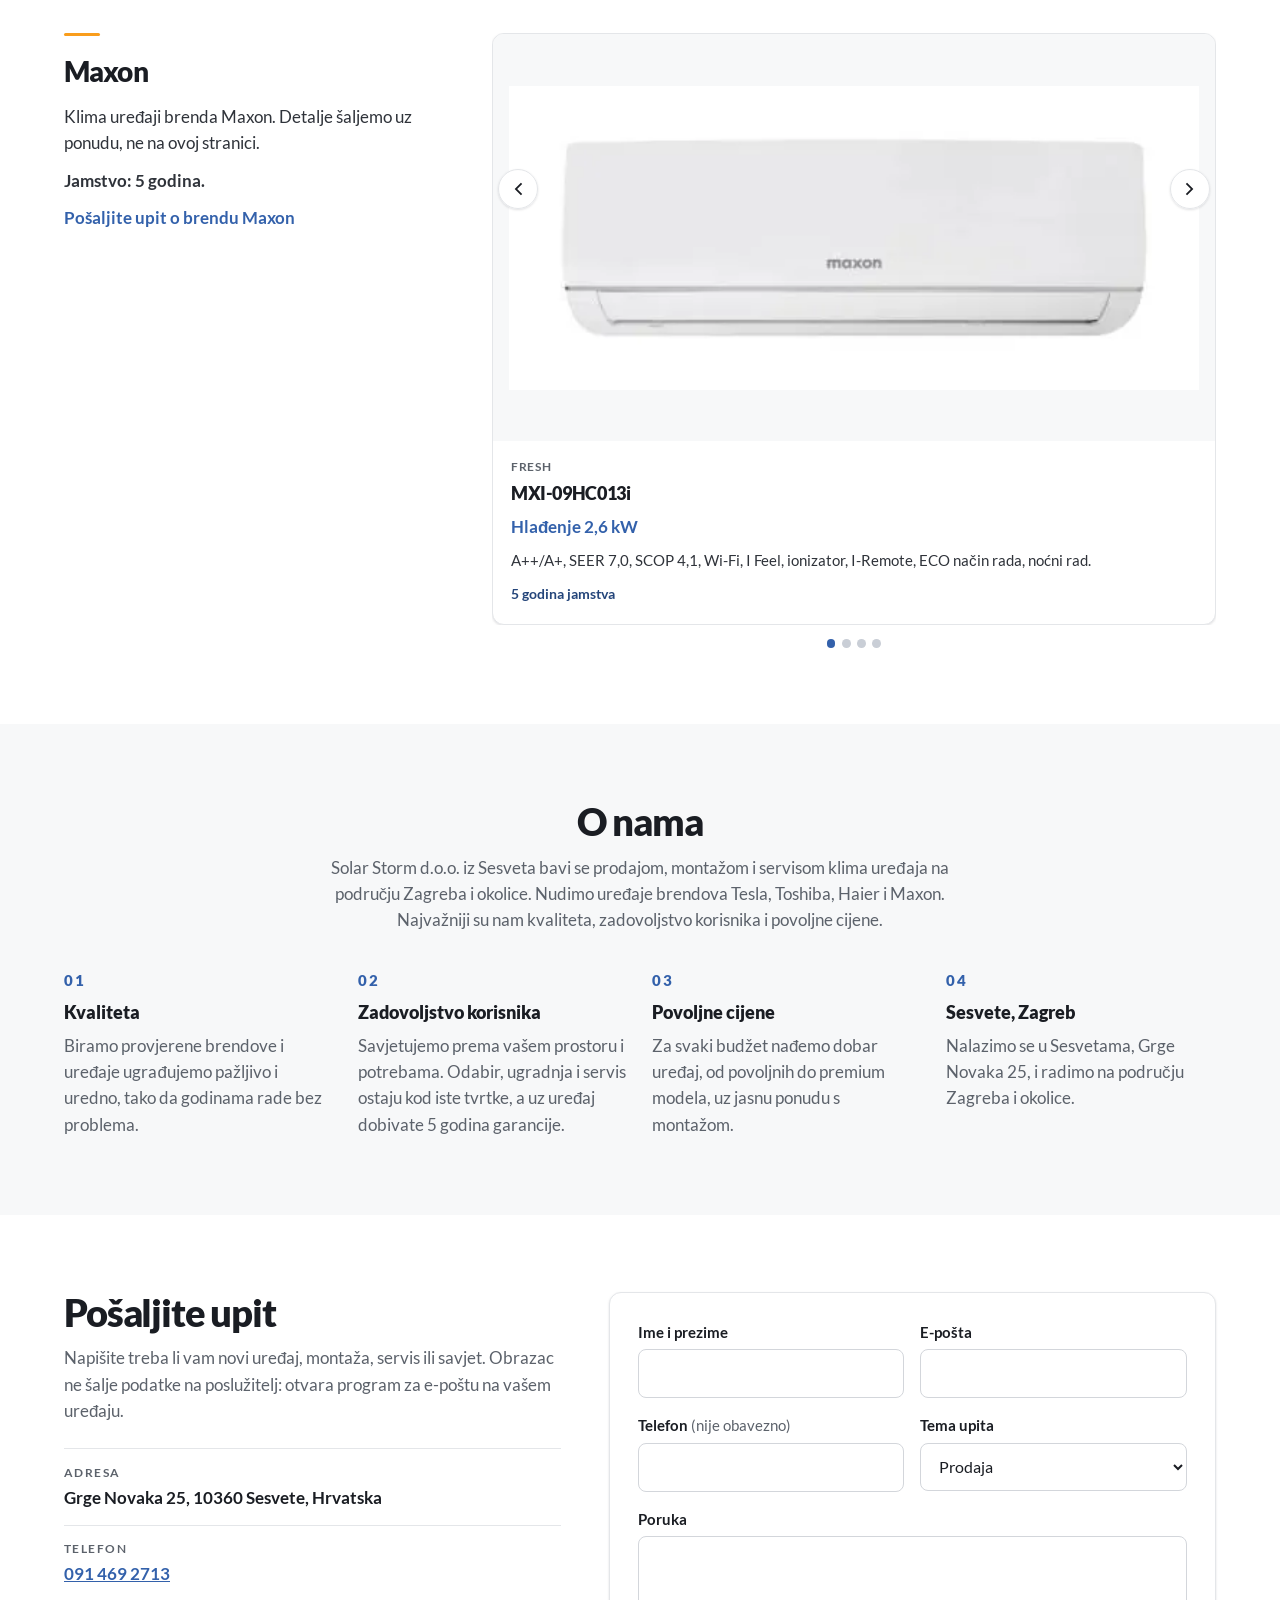
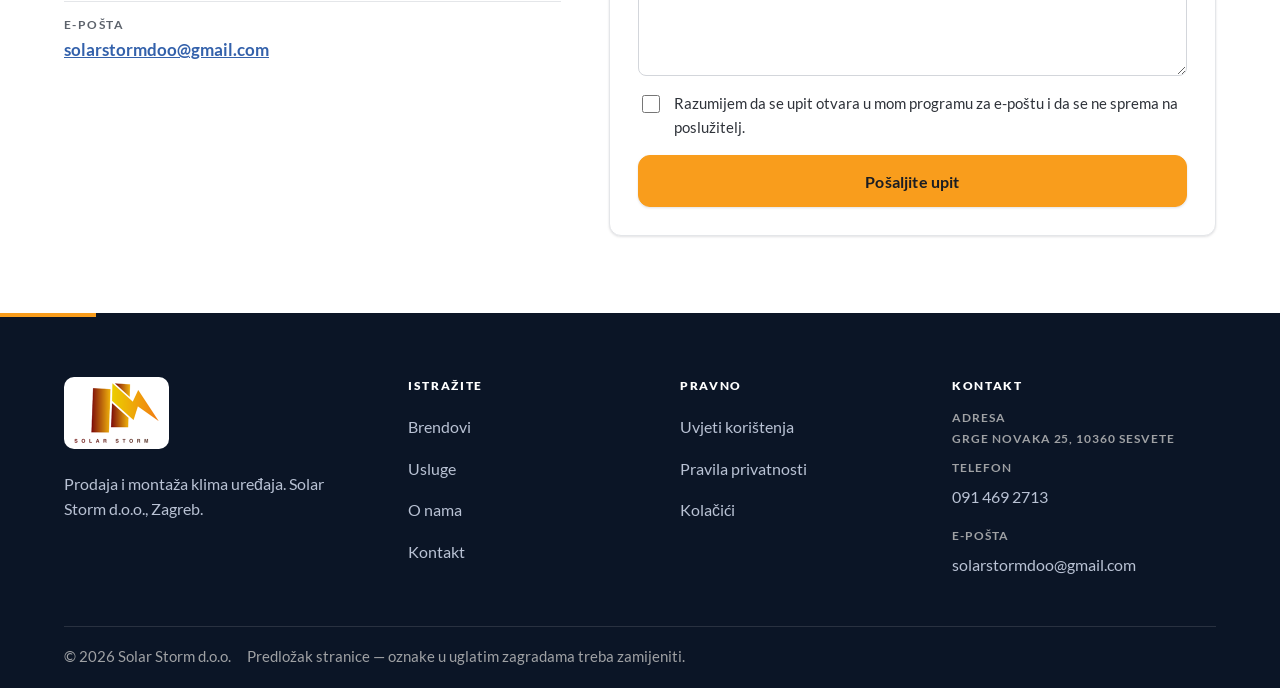
==== commit 33b6c13e: "Sekcija O nama: kvaliteta, zadovoljstvo korisnika, povoljne cijene" ====
--- a/index.html
+++ b/index.html
@@ -22,7 +22,7 @@
           <li><a href="index.html" aria-current="page">Početna</a></li>
           <li><a href="#brendovi">Brendovi</a></li>
           <li><a href="#usluge">Usluge</a></li>
-          <li><a href="#zasto-mi">Zašto mi</a></li>
+          <li><a href="#o-nama">O nama</a></li>
           <li><a href="#kontakt">Kontakt</a></li>
         </ul>
       </nav>
@@ -36,7 +36,7 @@
         <li><a href="index.html">Početna</a></li>
         <li><a href="#brendovi">Brendovi</a></li>
         <li><a href="#usluge">Usluge</a></li>
-        <li><a href="#zasto-mi">Zašto mi</a></li>
+        <li><a href="#o-nama">O nama</a></li>
         <li><a href="#kontakt">Kontakt</a></li>
       </ul>
       <p class="mobile-menu__note">Zagreb · <a href="tel:+385914692713">091 469 2713</a></p>
@@ -534,27 +534,27 @@
       </div>
     </section>
 
-    <section class="section section--surface" id="zasto-mi" aria-labelledby="zasto-naslov">
+    <section class="section section--surface" id="o-nama" aria-labelledby="o-nama-naslov">
       <div class="container">
         <div class="section__head">
-          <h2 id="zasto-naslov">Zašto mi</h2>
-          <p>Solar Storm d.o.o., Zagreb. Prodaja, montaža i servis na jednom mjestu.</p>
+          <h2 id="o-nama-naslov">O nama</h2>
+          <p>Solar Storm d.o.o. iz Sesveta bavi se prodajom, montažom i servisom klima uređaja na području Zagreba i okolice. Nudimo uređaje brendova Tesla, Toshiba, Haier i Maxon. Najvažniji su nam kvaliteta, zadovoljstvo korisnika i povoljne cijene.</p>
         </div>
         <div class="reasons">
           <article class="reason">
             <span class="reason__num">01</span>
-            <h3>Jedan sugovornik</h3>
-            <p>Odabir, ugradnja i kasniji servis ostaju kod iste tvrtke.</p>
+            <h3>Kvaliteta</h3>
+            <p>Biramo provjerene brendove i uređaje ugrađujemo pažljivo i uredno, tako da godinama rade bez problema.</p>
           </article>
           <article class="reason">
             <span class="reason__num">02</span>
-            <h3>Više brendova</h3>
-            <p>U ponudi je više imena, pa odluka ne mora pasti na prvom razgovoru.</p>
+            <h3>Zadovoljstvo korisnika</h3>
+            <p>Savjetujemo prema vašem prostoru i potrebama. Odabir, ugradnja i servis ostaju kod iste tvrtke, a uz uređaj dobivate 5 godina garancije.</p>
           </article>
           <article class="reason">
             <span class="reason__num">03</span>
-            <h3>Savjet prije kupnje</h3>
-            <p>Gledamo prostor i navike, ne gotov cjenik. Kupnja nije uvjet razgovora.</p>
+            <h3>Povoljne cijene</h3>
+            <p>Za svaki budžet nađemo dobar uređaj, od povoljnih do premium modela, uz jasnu ponudu s montažom.</p>
           </article>
           <article class="reason">
             <span class="reason__num">04</span>
@@ -641,7 +641,7 @@
         <ul>
           <li><a href="#brendovi">Brendovi</a></li>
           <li><a href="#usluge">Usluge</a></li>
-          <li><a href="#zasto-mi">Zašto mi</a></li>
+          <li><a href="#o-nama">O nama</a></li>
           <li><a href="#kontakt">Kontakt</a></li>
         </ul>
       </div>
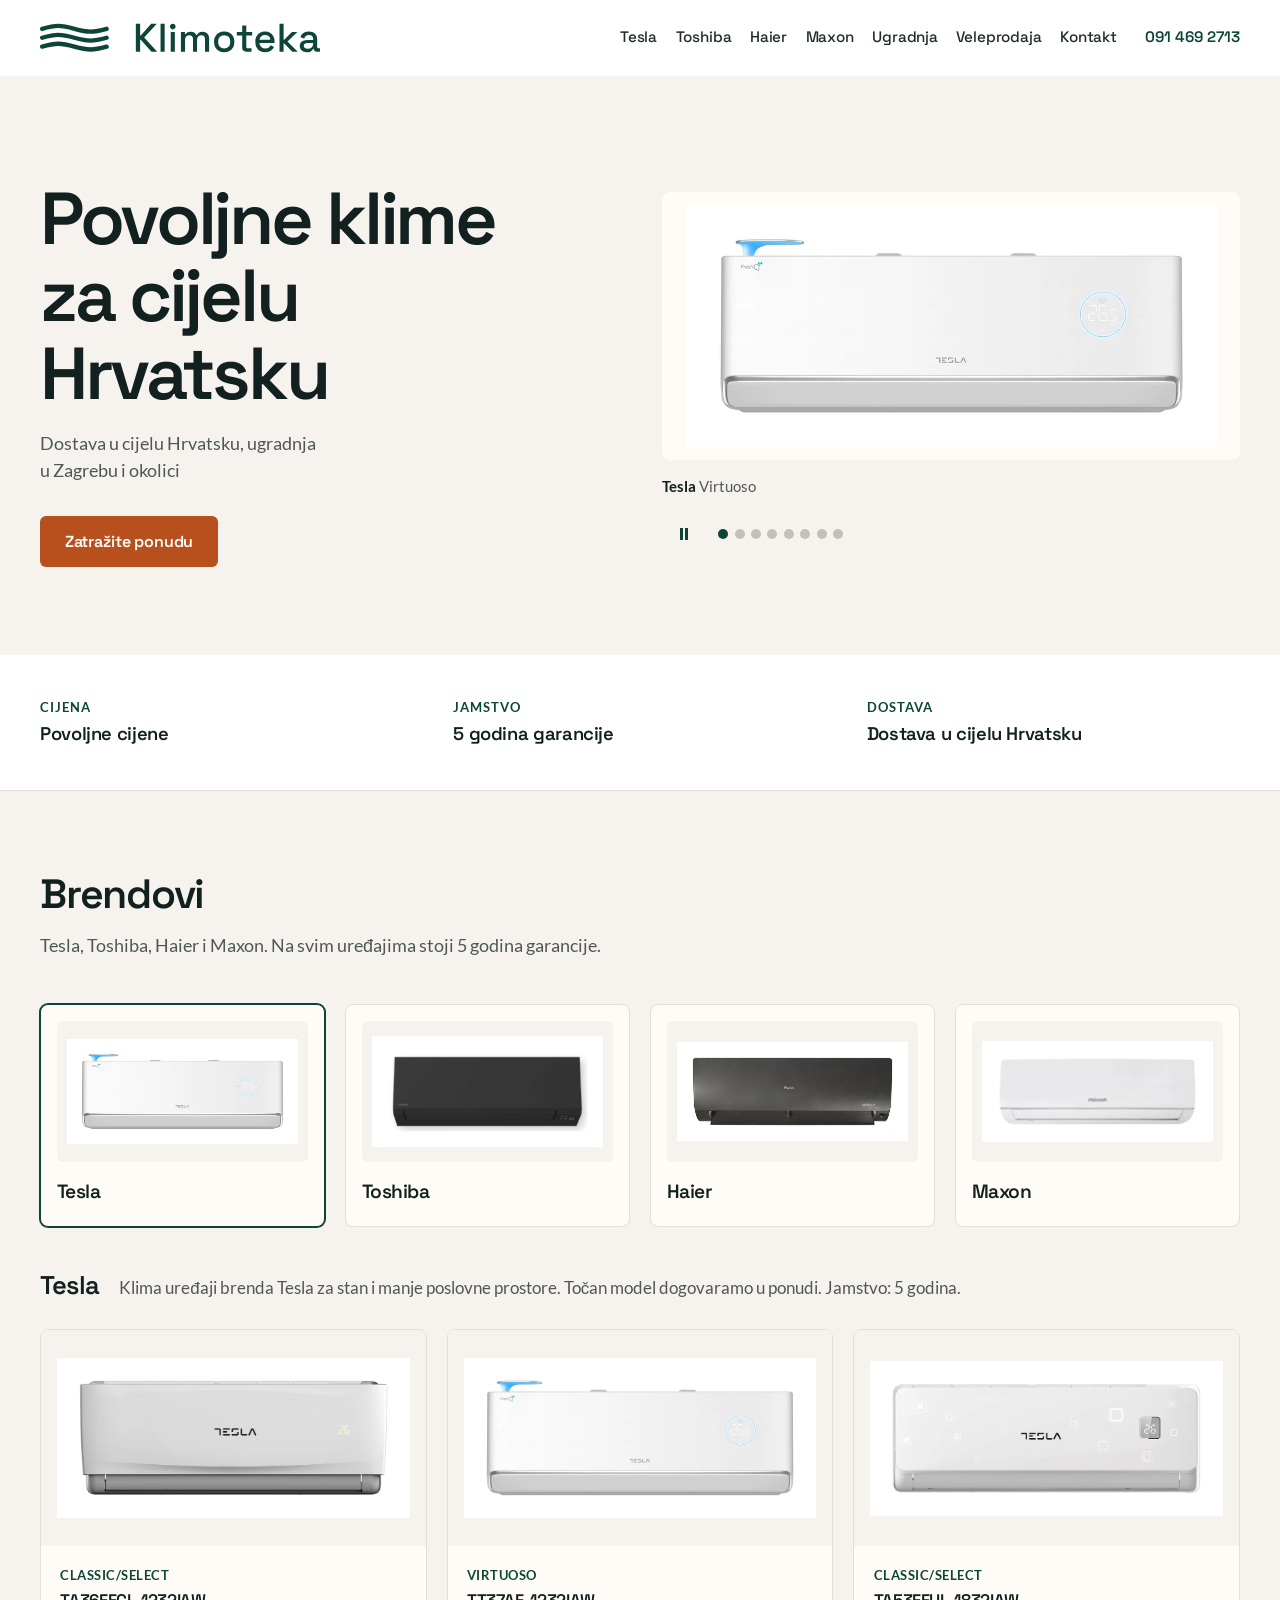
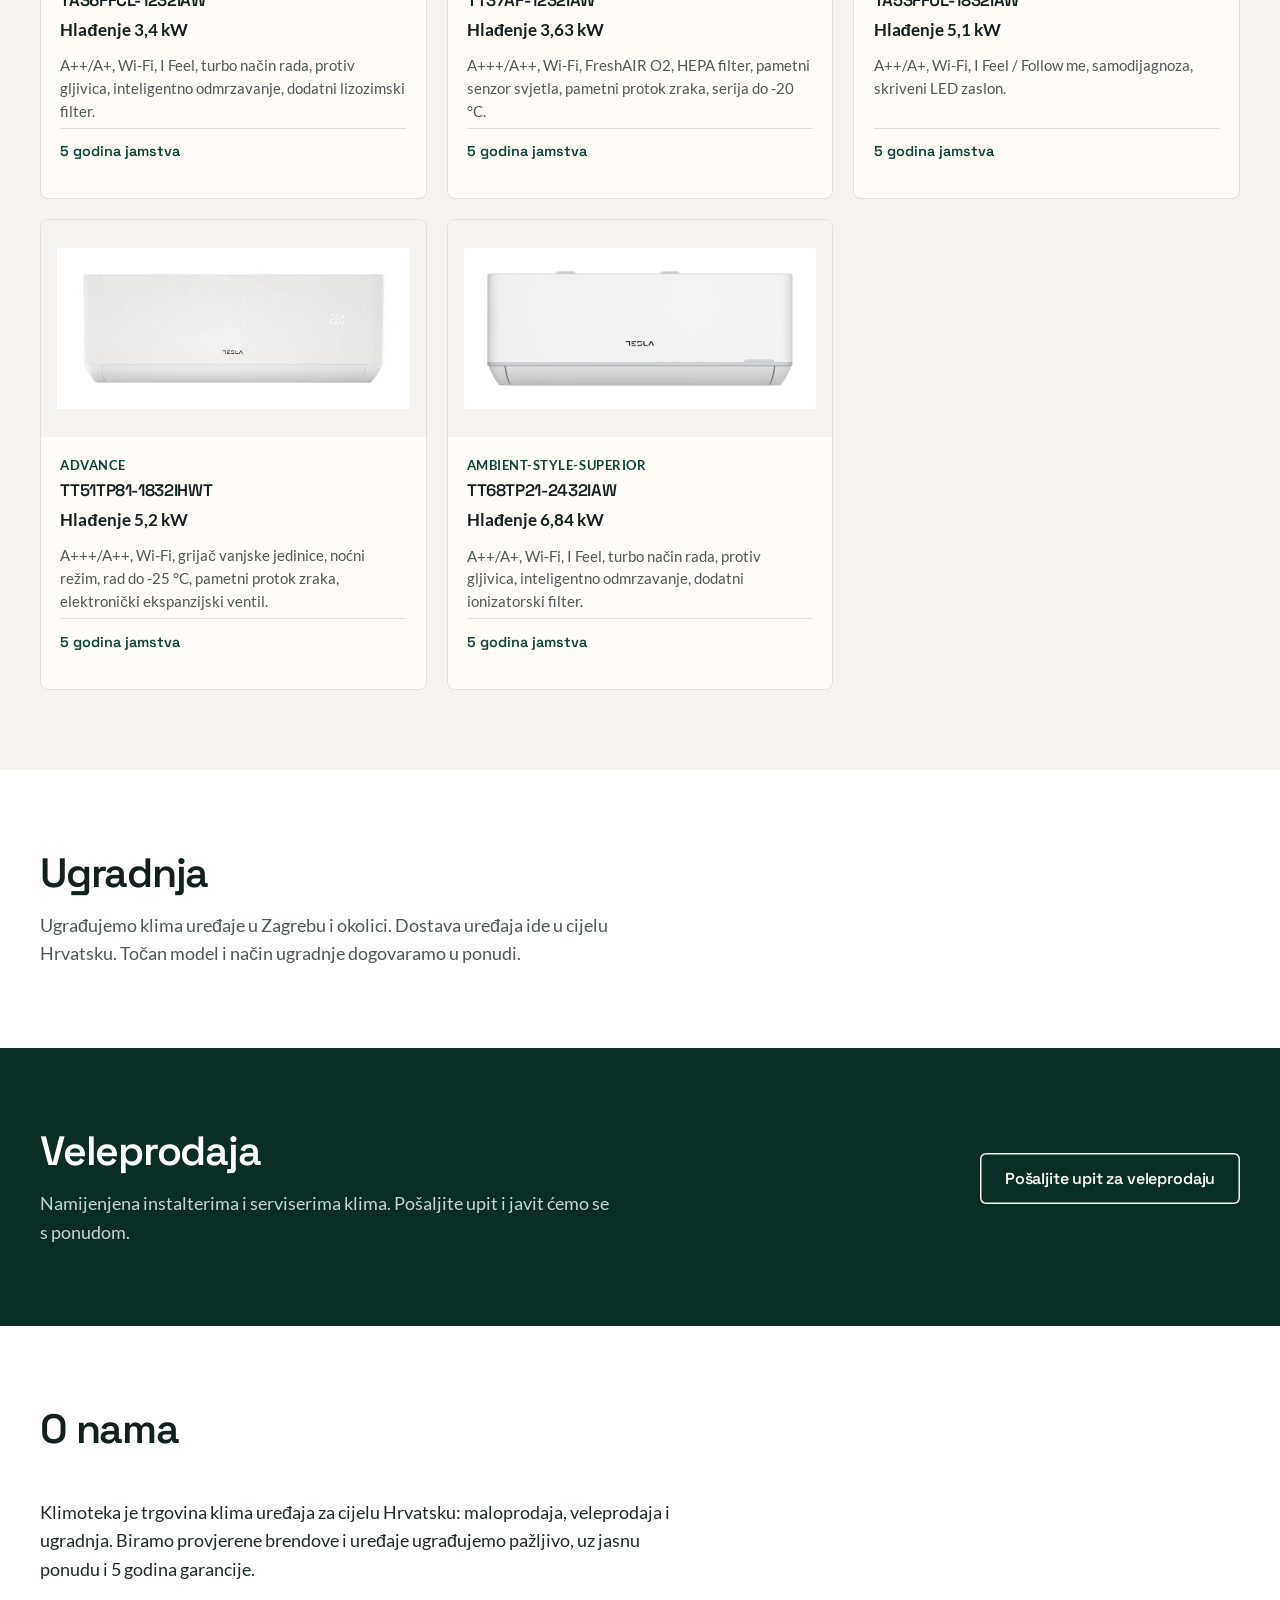
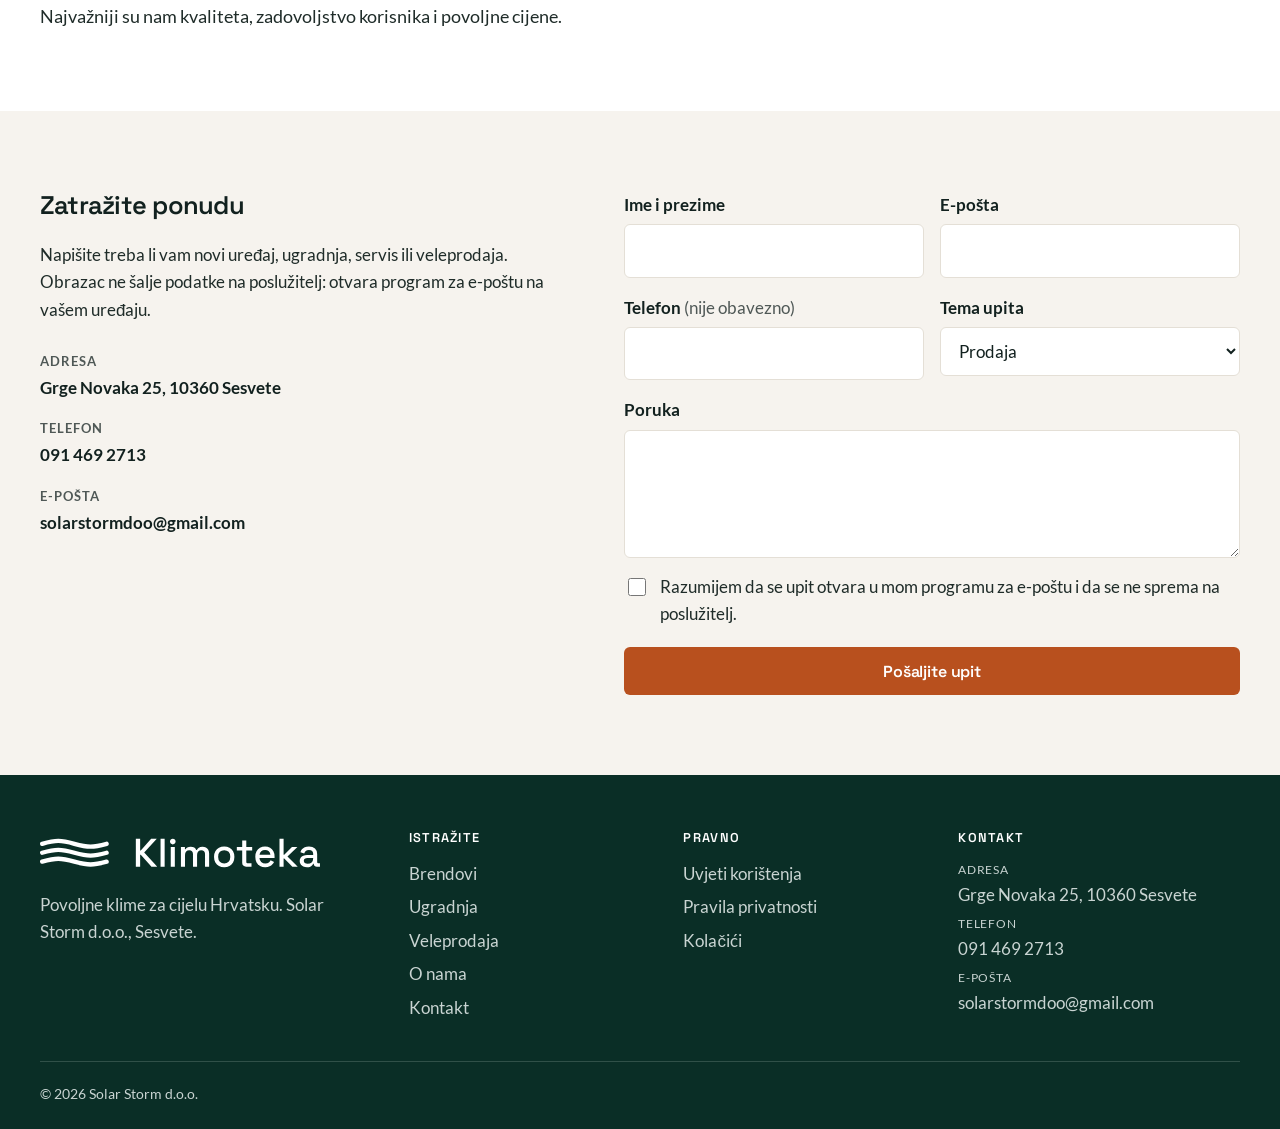
==== commit a39bb9c4: "Redizajn weba za trgovinu Klimoteka Nova struktura po brendovima, paleta petrol i topli narančasti n" ====
--- a/index.html
+++ b/index.html
@@ -3,10 +3,22 @@
 <head>
   <meta charset="utf-8">
   <meta name="viewport" content="width=device-width, initial-scale=1">
-  <title>Solar Storm — prodaja i montaža klima uređaja | Zagreb</title>
-  <meta name="description" content="Solar Storm d.o.o. iz Zagreba prodaje, montira i servisira klima uređaje. Tesla, Toshiba, Haier i Maxon. Zatražite ponudu.">
-  <meta name="theme-color" content="#3361ab">
-  <link rel="icon" href="favicon.png" type="image/png">
+  <title>Klimoteka — Povoljne klime za cijelu Hrvatsku</title>
+  <meta name="description" content="Klimoteka je trgovina klima uređaja za cijelu Hrvatsku. Tesla, Toshiba, Haier i Maxon. Dostava diljem zemlje, ugradnja u Zagrebu i okolici. 5 godina garancije.">
+  <meta name="theme-color" content="#0D4539">
+  <meta property="og:title" content="Klimoteka — Povoljne klime za cijelu Hrvatsku">
+  <meta property="og:description" content="Trgovina klima uređaja: Tesla, Toshiba, Haier i Maxon. Dostava u cijelu Hrvatsku, ugradnja u Zagrebu i okolici. 5 godina garancije.">
+  <meta property="og:type" content="website">
+  <meta property="og:locale" content="hr_HR">
+  <meta property="og:image" content="images/og-klimoteka.png">
+  <meta name="twitter:card" content="summary_large_image">
+  <meta name="twitter:title" content="Klimoteka — Povoljne klime za cijelu Hrvatsku">
+  <meta name="twitter:description" content="Trgovina klima uređaja: Tesla, Toshiba, Haier i Maxon. Dostava u cijelu Hrvatsku, ugradnja u Zagrebu i okolici. 5 godina garancije.">
+  <meta name="twitter:image" content="images/og-klimoteka.png">
+  <link rel="icon" href="favicon.ico" sizes="any">
+  <link rel="icon" type="image/png" sizes="192x192" href="images/klimoteka-ikona-192.png">
+  <link rel="apple-touch-icon" href="images/klimoteka-ikona-192.png">
+  <link rel="apple-touch-icon" sizes="512x512" href="images/klimoteka-ikona-512.png">
   <link rel="stylesheet" href="css/styles.css">
   <script>document.documentElement.classList.add("js");</script>
 </head>
@@ -14,18 +26,21 @@
   <a class="skip-link" href="#sadrzaj">Preskoči na sadržaj</a>
   <header class="site-header" id="siteHeader" data-menu-open="false" data-scrolled="false">
     <div class="container site-header__bar">
-      <a class="logo" href="index.html" aria-label="Solar Storm, početna">
-        <img class="logo__img" src="images/logo-solarstorm.png" width="170" height="120" alt="Solar Storm">
+      <a class="logo" href="index.html" aria-label="Klimoteka, početna">
+        <img class="logo__img" src="images/klimoteka-logo.svg" width="354" height="36" alt="Klimoteka">
       </a>
       <nav class="nav-desktop" aria-label="Glavni izbornik">
         <ul class="nav-desktop__list">
-          <li><a href="index.html" aria-current="page">Početna</a></li>
-          <li><a href="#brendovi">Brendovi</a></li>
-          <li><a href="#usluge">Usluge</a></li>
-          <li><a href="#o-nama">O nama</a></li>
+          <li><a href="#brend-tesla">Tesla</a></li>
+          <li><a href="#brend-toshiba">Toshiba</a></li>
+          <li><a href="#brend-haier">Haier</a></li>
+          <li><a href="#brend-maxon">Maxon</a></li>
+          <li><a href="#ugradnja">Ugradnja</a></li>
+          <li><a href="#veleprodaja">Veleprodaja</a></li>
           <li><a href="#kontakt">Kontakt</a></li>
         </ul>
       </nav>
+      <a class="header-phone" href="tel:+385914692713">091 469 2713</a>
       <button class="burger" type="button" aria-expanded="false" aria-controls="mobileMenu" aria-label="Izbornik" data-burger>
         <span></span><span></span><span></span>
       </button>
@@ -33,176 +48,102 @@
     <button class="scrim" type="button" tabindex="-1" aria-hidden="true" data-scrim></button>
     <nav class="mobile-menu" id="mobileMenu" aria-label="Mobilni izbornik">
       <ul>
-        <li><a href="index.html">Početna</a></li>
-        <li><a href="#brendovi">Brendovi</a></li>
-        <li><a href="#usluge">Usluge</a></li>
+        <li><a href="#brend-tesla">Tesla</a></li>
+          <li><a href="#brend-toshiba">Toshiba</a></li>
+          <li><a href="#brend-haier">Haier</a></li>
+          <li><a href="#brend-maxon">Maxon</a></li>
+          <li><a href="#ugradnja">Ugradnja</a></li>
+          <li><a href="#veleprodaja">Veleprodaja</a></li>
+          <li><a href="#kontakt">Kontakt</a></li>
         <li><a href="#o-nama">O nama</a></li>
-        <li><a href="#kontakt">Kontakt</a></li>
       </ul>
-      <p class="mobile-menu__note">Zagreb · <a href="tel:+385914692713">091 469 2713</a></p>
+      <p class="mobile-menu__note"><a href="tel:+385914692713">091 469 2713</a></p>
     </nav>
   </header>
 
   <main id="sadrzaj">
-    <section class="hero" data-slider aria-roledescription="vrtuljak" aria-label="Istaknute teme">
-      <div class="hero__track" id="heroTrack" data-slider-track tabindex="0" aria-label="Slajdovi, strelice lijevo i desno mijenjaju slajd">
-        <article class="hero__slide hero__slide--brands" id="slajd-ustedba">
-          <div class="brand-rotator" aria-label="Brendovi: Tesla, Toshiba, Haier i Maxon">
-            <figure class="brand-rotator__item" style="--i:0"><img src="images/models/tesla-tt37af.webp" alt="Klima uređaj Tesla Virtuoso." fetchpriority="high"><figcaption><strong>Tesla</strong> Virtuoso</figcaption></figure>
-            <figure class="brand-rotator__item" style="--i:1"><img src="images/models/toshiba-shorai-edge-black.webp" alt="Klima uređaj Toshiba Shorai Edge Black."><figcaption><strong>Toshiba</strong> Shorai Edge Black</figcaption></figure>
-            <figure class="brand-rotator__item" style="--i:2"><img src="images/models/haier-flexis-plus-crna.webp" alt="Klima uređaj Haier Flexis Plus."><figcaption><strong>Haier</strong> Flexis Plus</figcaption></figure>
-            <figure class="brand-rotator__item" style="--i:3"><img src="images/models/maxon-fresh.webp" alt="Klima uređaj Maxon Fresh."><figcaption><strong>Maxon</strong> Fresh</figcaption></figure>
-            <figure class="brand-rotator__item" style="--i:4"><img src="images/models/tesla-tt51tp81.webp" alt="Klima uređaj Tesla Advance."><figcaption><strong>Tesla</strong> Advance</figcaption></figure>
-            <figure class="brand-rotator__item" style="--i:5"><img src="images/models/toshiba-daiseikai-10-wood.webp" alt="Klima uređaj Toshiba DaiSeiKai 10 Wood."><figcaption><strong>Toshiba</strong> DaiSeiKai 10 Wood</figcaption></figure>
-            <figure class="brand-rotator__item" style="--i:6"><img src="images/models/haier-expert-nordic.webp" alt="Klima uređaj Haier Expert Nordic."><figcaption><strong>Haier</strong> Expert Nordic</figcaption></figure>
-            <figure class="brand-rotator__item" style="--i:7"><img src="images/models/haier-pearl-premium.webp" alt="Klima uređaj Haier Pearl Premium."><figcaption><strong>Haier</strong> Pearl Premium</figcaption></figure>
-          </div>
-          <div class="hero__copy">
-            <h1>Ušteda<br>energije</h1>
-            <p>Hlađenje i grijanje bez suvišne potrošnje.</p>
-            <a class="btn btn--outline" href="#brendovi">Saznajte više</a>
-          </div>
-        </article>
-        <article class="hero__slide" id="slajd-tiho">
-          <img class="pos-tiho" src="images/hero-tiho.jpg" width="1920" height="1280" alt="Bijela unutarnja jedinica klima uređaja ispod stropa.">
-          <div class="hero__copy">
-            <h2>Tiho hlađenje<br>i grijanje</h2>
-            <p>Udobnost koja ostaje u pozadini.</p>
-            <a class="btn btn--outline" href="#usluge">Saznajte više</a>
-          </div>
-        </article>
-        <article class="hero__slide" id="slajd-montaza">
-          <img class="pos-montaza" src="images/hero-montaza.jpg" width="1920" height="1586" alt="Serviser na krovu radi na klimatizacijskoj jedinici.">
-          <div class="hero__copy">
-            <h2>Montaža</h2>
-            <p>Od odabira uređaja do ugradnje u Zagrebu.</p>
-            <a class="btn btn--outline" href="#kontakt">Saznajte više</a>
-          </div>
-        </article>
-      </div>
-      <div class="hero__ui">
-        <button class="hero__toggle" type="button" data-slider-toggle aria-pressed="false" aria-label="Pauziraj automatsku izmjenu slajdova">
-          <svg class="icon-pause" viewBox="0 0 16 16" aria-hidden="true"><path fill="currentColor" d="M4 2h3v12H4zM9 2h3v12H9z"/></svg>
-          <svg class="icon-play" viewBox="0 0 16 16" aria-hidden="true"><path fill="currentColor" d="M4 2.5v11l10-5.5z"/></svg>
-        </button>
-        <div class="hero__dots" role="group" aria-label="Odabir slajda">
-          <a class="hero__dot is-active" href="#slajd-ustedba" data-slider-dot aria-current="true" aria-label="Slajd 1 od 3: Ušteda energije">1</a>
-          <a class="hero__dot" href="#slajd-tiho" data-slider-dot aria-label="Slajd 2 od 3: Tiho hlađenje i grijanje">2</a>
-          <a class="hero__dot" href="#slajd-montaza" data-slider-dot aria-label="Slajd 3 od 3: Montaža">3</a>
-        </div>
-      </div>
-    </section>
-
-    <section class="banner" aria-labelledby="prodaja-naslov">
-      <img class="pos-prodaja" src="images/banner-prodaja.jpg" width="1920" height="1282" alt="Suvremeni dnevni boravak s dnevnim svjetlom i garniturom." loading="lazy">
-      <div class="banner__copy">
-        <h2 id="prodaja-naslov">Prodaja</h2>
-        <p>Klima uređaji za stan, kuću i ured. Model biramo prema prostoru, a cijenu šaljemo u ponudi.</p>
-        <a class="btn btn--amber" href="#kontakt" data-tema="Prodaja">Zatražite ponudu</a>
-      </div>
-    </section>
-
-    <section class="section" id="usluge" aria-labelledby="usluge-naslov">
+    <section class="hero" aria-label="Uvod">
+      <div class="container hero__grid">
+        <div class="hero__copy">
+          <h1>Povoljne klime za cijelu Hrvatsku</h1>
+          <p class="hero__sub">Dostava u cijelu Hrvatsku, ugradnja u Zagrebu i okolici</p>
+          <a class="btn" href="#kontakt">Zatražite ponudu</a>
+        </div>
+        <div class="hero__visual" data-hero-rotator>
+          <div class="hero__stage" aria-live="polite">
+            <figure class="is-active" data-hero-slide data-caption="Tesla Virtuoso"><img src="images/models/tesla-tt37af.webp" width="912" height="415" alt="Klima uređaj Tesla Virtuoso." fetchpriority="high"></figure>
+            <figure data-hero-slide data-caption="Toshiba Shorai Edge Black"><img src="images/models/toshiba-shorai-edge-black.webp" width="733" height="353" alt="Klima uređaj Toshiba Shorai Edge Black." loading="lazy"></figure>
+            <figure data-hero-slide data-caption="Haier Flexis Plus"><img src="images/models/haier-flexis-plus-crna.webp" width="912" height="394" alt="Klima uređaj Haier Flexis Plus." loading="lazy"></figure>
+            <figure data-hero-slide data-caption="Maxon Fresh"><img src="images/models/maxon-fresh.webp" width="481" height="212" alt="Klima uređaj Maxon Fresh." loading="lazy"></figure>
+            <figure data-hero-slide data-caption="Tesla Advance"><img src="images/models/tesla-tt51tp81.webp" width="597" height="274" alt="Klima uređaj Tesla Advance." loading="lazy"></figure>
+            <figure data-hero-slide data-caption="Toshiba DaiSeiKai 10 Wood"><img src="images/models/toshiba-daiseikai-10-wood.webp" width="912" height="559" alt="Klima uređaj Toshiba DaiSeiKai 10 Wood." loading="lazy"></figure>
+            <figure data-hero-slide data-caption="Haier Expert Nordic"><img src="images/models/haier-expert-nordic.webp" width="912" height="382" alt="Klima uređaj Haier Expert Nordic." loading="lazy"></figure>
+            <figure data-hero-slide data-caption="Haier Pearl Premium"><img src="images/models/haier-pearl-premium.webp" width="912" height="463" alt="Klima uređaj Haier Pearl Premium." loading="lazy"></figure>
+          </div>
+          <p class="hero__caption" data-hero-caption><strong>Tesla</strong> Virtuoso</p>
+          <div class="hero__controls">
+            <button class="hero__toggle" type="button" data-hero-toggle aria-pressed="false" aria-label="Pauziraj izmjenu slika">
+              <svg class="icon-pause" viewBox="0 0 16 16" aria-hidden="true"><path fill="currentColor" d="M4 2h3v12H4zM9 2h3v12H9z"/></svg>
+              <svg class="icon-play" viewBox="0 0 16 16" aria-hidden="true"><path fill="currentColor" d="M4 2.5v11l10-5.5z"/></svg>
+            </button>
+            <div class="hero__dots" role="group" aria-label="Odabir modela">
+            <button type="button" data-hero-dot class="is-active" aria-current="true" aria-label="Tesla Virtuoso"></button>
+            <button type="button" data-hero-dot aria-label="Toshiba Shorai Edge Black"></button>
+            <button type="button" data-hero-dot aria-label="Haier Flexis Plus"></button>
+            <button type="button" data-hero-dot aria-label="Maxon Fresh"></button>
+            <button type="button" data-hero-dot aria-label="Tesla Advance"></button>
+            <button type="button" data-hero-dot aria-label="Toshiba DaiSeiKai 10 Wood"></button>
+            <button type="button" data-hero-dot aria-label="Haier Expert Nordic"></button>
+            <button type="button" data-hero-dot aria-label="Haier Pearl Premium"></button>
+            </div>
+          </div>
+        </div>
+      </div>
+    </section>
+
+    <section class="advantages" aria-label="Prednosti">
       <div class="container">
-        <div class="section__head">
-          <h2 id="usluge-naslov">Usluge</h2>
-          <p>Prodaja, montaža, servis i savjetovanje. Jedan upit pokriva ono što vam treba.</p>
-        </div>
-        <div class="tiles">
-          <a class="tile" href="#kontakt" data-tema="Prodaja">
-            <span class="tile__icon" aria-hidden="true">
-              <svg viewBox="0 0 40 40" fill="none" stroke="currentColor" stroke-width="1.7" stroke-linejoin="round">
-                <rect x="6" y="11" width="28" height="14" rx="2"/>
-                <path d="M10 17h20M10 21h12" stroke-linecap="round"/>
-                <path d="M14 25v3M26 25v3" stroke-linecap="round"/>
-              </svg>
-            </span>
-            <h3>Prodaja</h3>
-            <p>Odabir i nabava klima uređaja iz brendova koje vodimo u ponudi.</p>
-          </a>
-          <a class="tile" href="#kontakt" data-tema="Montaža">
-            <span class="tile__icon" aria-hidden="true">
-              <svg viewBox="0 0 40 40" fill="none" stroke="currentColor" stroke-width="1.7" stroke-linecap="round" stroke-linejoin="round">
-                <path d="M15 25l10-10"/>
-                <path d="M22.5 12.5l3-3a2.5 2.5 0 013.5 3.5l-3 3"/>
-                <path d="M14.5 24.5l-3 3a2.5 2.5 0 103.5 3.5l3-3"/>
-                <path d="M8 32l4-4"/>
-              </svg>
-            </span>
-            <h3>Montaža</h3>
-            <p>Ugradnja unutarnje i vanjske jedinice te priprema instalacije.</p>
-          </a>
-          <a class="tile" href="#kontakt" data-tema="Servis">
-            <span class="tile__icon" aria-hidden="true">
-              <svg viewBox="0 0 40 40" fill="none" stroke="currentColor" stroke-width="1.7" stroke-linecap="round">
-                <circle cx="20" cy="20" r="11"/>
-                <path d="M20 13v7l5 3"/>
-              </svg>
-            </span>
-            <h3>Servis</h3>
-            <p>Redovito održavanje i pomoć kad uređaj prestane raditi kako treba.</p>
-          </a>
-          <a class="tile" href="#kontakt" data-tema="Savjetovanje">
-            <span class="tile__icon" aria-hidden="true">
-              <svg viewBox="0 0 40 40" fill="none" stroke="currentColor" stroke-width="1.7" stroke-linejoin="round">
-                <path d="M8 12h16a4 4 0 014 4v6a4 4 0 01-4 4H16l-6 4v-4H8a4 4 0 01-4-4v-6a4 4 0 014-4z"/>
-              </svg>
-            </span>
-            <h3>Savjetovanje</h3>
-            <p>Razgovor prije kupnje, prema prostoru i načinu korištenja. Bez obveze.</p>
-          </a>
-        </div>
-      </div>
-    </section>
-
-    <section class="banner banner--right" aria-labelledby="servis-naslov">
-      <img class="pos-rad" src="images/banner-rad.jpg" width="1920" height="2918" alt="Serviser s manometrima kleči uz klimatizacijsku instalaciju." loading="lazy">
-      <div class="banner__copy">
-        <h2 id="servis-naslov">Servis</h2>
-        <p>Pregled, održavanje i otklanjanje kvara. Termin dogovaramo nakon što nam se javite.</p>
-        <a class="btn btn--amber" href="#kontakt" data-tema="Servis">Zatražite ponudu</a>
-      </div>
-    </section>
-
-    <section class="banner" aria-labelledby="savjet-naslov">
-      <img class="pos-savjet" src="images/banner-savjet.jpg" width="1920" height="1280" alt="Svijetli dnevni boravak s velikim prozorima i bijelim namještajem." loading="lazy">
-      <div class="banner__copy">
-        <h2 id="savjet-naslov">Savjetovanje</h2>
-        <p>Prije odluke prolazimo prostor i navike korištenja. Na stranici nema cjenika ni obveze kupnje.</p>
-        <a class="btn btn--amber" href="#kontakt" data-tema="Savjetovanje">Zatražite ponudu</a>
-      </div>
-    </section>
-
-    <!--
-      BRENDOVI — lako preimenovanje
-      Da promijenite brend, uredite blok s data-brand (naslov i tekst).
-      Isto ime potražite u README.md.
-    -->
-    <section class="section" id="brendovi" aria-labelledby="brendovi-naslov">
+        <ul class="advantages__list">
+          <li><span>Cijena</span>Povoljne cijene</li>
+          <li><span>Jamstvo</span>5 godina garancije</li>
+          <li><span>Dostava</span>Dostava u cijelu Hrvatsku</li>
+        </ul>
+      </div>
+    </section>
+
+    <section class="section section--cream" id="brendovi" aria-labelledby="brendovi-naslov">
       <div class="container">
         <div class="section__head">
           <h2 id="brendovi-naslov">Brendovi</h2>
-          <p>Tesla, Toshiba, Haier i Maxon. Za cijenu uređaja s montažom pošaljite upit ili nazovite.</p>
-        </div>
-        <div class="brands">
-
-          <article class="brand-block" data-brand="tesla" id="brend-tesla">
-            <div class="brand-block__intro">
-              <span class="brand-card__rule" aria-hidden="true"></span>
+          <p>Tesla, Toshiba, Haier i Maxon. Na svim uređajima stoji 5 godina garancije.</p>
+        </div>
+        <div class="brand-picks" role="tablist" aria-label="Odabir brenda">
+            <button class="brand-pick" type="button" role="tab" id="tab-tesla" aria-controls="brend-tesla" aria-selected="true" data-brand-tab="tesla">
+              <span class="brand-pick__photo"><img src="images/models/tesla-tt37af.webp" width="912" height="415" alt="Klima uređaj Tesla Virtuoso." loading="lazy"></span>
+              <strong>Tesla</strong>
+            </button>
+            <button class="brand-pick" type="button" role="tab" id="tab-toshiba" aria-controls="brend-toshiba" aria-selected="false" data-brand-tab="toshiba">
+              <span class="brand-pick__photo"><img src="images/models/toshiba-shorai-edge-black.webp" width="733" height="353" alt="Klima uređaj Toshiba Shorai Edge Black." loading="lazy"></span>
+              <strong>Toshiba</strong>
+            </button>
+            <button class="brand-pick" type="button" role="tab" id="tab-haier" aria-controls="brend-haier" aria-selected="false" data-brand-tab="haier">
+              <span class="brand-pick__photo"><img src="images/models/haier-flexis-plus-crna.webp" width="912" height="394" alt="Klima uređaj Haier Flexis Plus." loading="lazy"></span>
+              <strong>Haier</strong>
+            </button>
+            <button class="brand-pick" type="button" role="tab" id="tab-maxon" aria-controls="brend-maxon" aria-selected="false" data-brand-tab="maxon">
+              <span class="brand-pick__photo"><img src="images/models/maxon-fresh.webp" width="481" height="212" alt="Klima uređaj Maxon Fresh." loading="lazy"></span>
+              <strong>Maxon</strong>
+            </button>
+        </div>
+          <div class="brand-panel" id="brend-tesla" role="tabpanel" aria-labelledby="tab-tesla" data-brand-panel="tesla">
+            <div class="brand-panel__intro">
               <h3>Tesla</h3>
-              <p>Klima uređaji brenda Tesla za stan i manje poslovne prostore. Točan model dogovaramo u ponudi.</p>
-              <p class="brand-block__warranty">Jamstvo: 5 godina.</p>
-              <a class="link" href="#kontakt" data-tema="Prodaja">Pošaljite upit o brendu Tesla</a>
-            </div>
-            <div class="model-slider" data-model-slider aria-roledescription="vrtuljak" aria-label="Tesla modeli">
-              <button class="model-slider__btn model-slider__btn--prev" type="button" data-model-prev aria-label="Prethodni Tesla model">
-                <svg viewBox="0 0 24 24" aria-hidden="true"><path fill="currentColor" d="M15.5 4.5L8 12l7.5 7.5 1.5-1.5L11 12l6-6z"/></svg>
-              </button>
-              <div class="model-slider__viewport">
-                <ul class="model-slider__track" data-model-track>
-                  <li class="model-card">
-                    <figure class="model-card__photo">
-                      <img src="images/models/tesla-ta36ffcl.webp" width="800" height="364" alt="Unutarnja jedinica Tesla Select TA36FFCL-1232IAW." loading="lazy">
+              <p>Klima uređaji brenda Tesla za stan i manje poslovne prostore. Točan model dogovaramo u ponudi. Jamstvo: 5 godina.</p>
+            </div>
+            <ul class="model-grid">
+                  <li class="model-card">
+                    <figure class="model-card__photo">
+                      <img src="images/models/tesla-ta36ffcl.webp" width="912" height="415" alt="Unutarnja jedinica Tesla Select TA36FFCL-1232IAW." loading="lazy">
                     </figure>
                     <div class="model-card__body">
                       <p class="model-card__series">Classic/Select</p>
@@ -214,7 +155,7 @@
                   </li>
                   <li class="model-card">
                     <figure class="model-card__photo">
-                      <img src="images/models/tesla-tt37af.webp" width="800" height="364" alt="Unutarnja jedinica Tesla Virtuoso TT37AF-1232IAW s FreshAIR O2." loading="lazy">
+                      <img src="images/models/tesla-tt37af.webp" width="912" height="415" alt="Unutarnja jedinica Tesla Virtuoso TT37AF-1232IAW s FreshAIR O2." loading="lazy">
                     </figure>
                     <div class="model-card__body">
                       <p class="model-card__series">Virtuoso</p>
@@ -226,7 +167,7 @@
                   </li>
                   <li class="model-card">
                     <figure class="model-card__photo">
-                      <img src="images/models/tesla-ta53fful.webp" width="800" height="352" alt="Unutarnja jedinica Tesla Select TA53FFUL-1832IAW." loading="lazy">
+                      <img src="images/models/tesla-ta53fful.webp" width="912" height="401" alt="Unutarnja jedinica Tesla Select TA53FFUL-1832IAW." loading="lazy">
                     </figure>
                     <div class="model-card__body">
                       <p class="model-card__series">Classic/Select</p>
@@ -238,7 +179,7 @@
                   </li>
                   <li class="model-card">
                     <figure class="model-card__photo">
-                      <img src="images/models/tesla-tt51tp81.webp" width="800" height="367" alt="Unutarnja jedinica Tesla Advance TT51TP81-1832IHWT." loading="lazy">
+                      <img src="images/models/tesla-tt51tp81.webp" width="597" height="274" alt="Unutarnja jedinica Tesla Advance TT51TP81-1832IHWT." loading="lazy">
                     </figure>
                     <div class="model-card__body">
                       <p class="model-card__series">Advance</p>
@@ -250,7 +191,7 @@
                   </li>
                   <li class="model-card">
                     <figure class="model-card__photo">
-                      <img src="images/models/tesla-tt68tp21.webp" width="800" height="365" alt="Unutarnja jedinica Tesla TT68TP21-2432IAW." loading="lazy">
+                      <img src="images/models/tesla-tt68tp21.webp" width="912" height="416" alt="Unutarnja jedinica Tesla TT68TP21-2432IAW." loading="lazy">
                     </figure>
                     <div class="model-card__body">
                       <p class="model-card__series">Ambient-Style-Superior</p>
@@ -260,32 +201,17 @@
                       <p class="model-card__warranty">5 godina jamstva</p>
                     </div>
                   </li>
-                </ul>
-              </div>
-              <button class="model-slider__btn model-slider__btn--next" type="button" data-model-next aria-label="Sljedeći Tesla model">
-                <svg viewBox="0 0 24 24" aria-hidden="true"><path fill="currentColor" d="M8.5 4.5L16 12l-7.5 7.5L7 18l6-6-6-6z"/></svg>
-              </button>
-              <div class="model-slider__dots" data-model-dots role="group" aria-label="Odabir Tesla modela"></div>
-            </div>
-          </article>
-
-          <article class="brand-block" data-brand="toshiba" id="brend-toshiba">
-            <div class="brand-block__intro">
-              <span class="brand-card__rule" aria-hidden="true"></span>
+            </ul>
+          </div>
+          <div class="brand-panel" id="brend-toshiba" role="tabpanel" aria-labelledby="tab-toshiba" data-brand-panel="toshiba" hidden>
+            <div class="brand-panel__intro">
               <h3>Toshiba</h3>
-              <p>Klima uređaji brenda Toshiba. Odabir ovisi o prostoru i načinu korištenja.</p>
-              <p class="brand-block__warranty">Jamstvo: 5 godina.</p>
-              <a class="link" href="#kontakt" data-tema="Prodaja">Pošaljite upit o brendu Toshiba</a>
-            </div>
-            <div class="model-slider" data-model-slider aria-roledescription="vrtuljak" aria-label="Toshiba modeli">
-              <button class="model-slider__btn model-slider__btn--prev" type="button" data-model-prev aria-label="Prethodni Toshiba model">
-                <svg viewBox="0 0 24 24" aria-hidden="true"><path fill="currentColor" d="M15.5 4.5L8 12l7.5 7.5 1.5-1.5L11 12l6-6z"/></svg>
-              </button>
-              <div class="model-slider__viewport">
-                <ul class="model-slider__track" data-model-track>
-                  <li class="model-card">
-                    <figure class="model-card__photo">
-                      <img src="images/models/toshiba-daiseikai-10-wood.webp" width="800" height="490" alt="Unutarnja jedinica Toshiba DaiSeiKai 10 Wood." loading="lazy">
+              <p>Klima uređaji brenda Toshiba. Odabir ovisi o prostoru i načinu korištenja. Jamstvo: 5 godina.</p>
+            </div>
+            <ul class="model-grid">
+                  <li class="model-card">
+                    <figure class="model-card__photo">
+                      <img src="images/models/toshiba-daiseikai-10-wood.webp" width="912" height="559" alt="Unutarnja jedinica Toshiba DaiSeiKai 10 Wood." loading="lazy">
                     </figure>
                     <div class="model-card__body">
                       <p class="model-card__series">DaiSeiKai 10 Wood</p>
@@ -297,7 +223,7 @@
                   </li>
                   <li class="model-card">
                     <figure class="model-card__photo">
-                      <img src="images/models/toshiba-daiseikai-10-wood.webp" width="800" height="490" alt="Unutarnja jedinica Toshiba DaiSeiKai 10 Wood." loading="lazy">
+                      <img src="images/models/toshiba-daiseikai-10-wood.webp" width="912" height="559" alt="Unutarnja jedinica Toshiba DaiSeiKai 10 Wood." loading="lazy">
                     </figure>
                     <div class="model-card__body">
                       <p class="model-card__series">DaiSeiKai 10 Wood</p>
@@ -309,7 +235,7 @@
                   </li>
                   <li class="model-card">
                     <figure class="model-card__photo">
-                      <img src="images/models/toshiba-daiseikai-10-wood.webp" width="800" height="490" alt="Unutarnja jedinica Toshiba DaiSeiKai 10 Wood." loading="lazy">
+                      <img src="images/models/toshiba-daiseikai-10-wood.webp" width="912" height="559" alt="Unutarnja jedinica Toshiba DaiSeiKai 10 Wood." loading="lazy">
                     </figure>
                     <div class="model-card__body">
                       <p class="model-card__series">DaiSeiKai 10 Wood</p>
@@ -321,7 +247,7 @@
                   </li>
                   <li class="model-card">
                     <figure class="model-card__photo">
-                      <img src="images/models/toshiba-shorai-edge-black.webp" width="800" height="385" alt="Unutarnja jedinica Toshiba Shorai Edge Black." loading="lazy">
+                      <img src="images/models/toshiba-shorai-edge-black.webp" width="733" height="353" alt="Unutarnja jedinica Toshiba Shorai Edge Black." loading="lazy">
                     </figure>
                     <div class="model-card__body">
                       <p class="model-card__series">Shorai Edge Black</p>
@@ -331,32 +257,17 @@
                       <p class="model-card__warranty">5 godina jamstva</p>
                     </div>
                   </li>
-                </ul>
-              </div>
-              <button class="model-slider__btn model-slider__btn--next" type="button" data-model-next aria-label="Sljedeći Toshiba model">
-                <svg viewBox="0 0 24 24" aria-hidden="true"><path fill="currentColor" d="M8.5 4.5L16 12l-7.5 7.5L7 18l6-6-6-6z"/></svg>
-              </button>
-              <div class="model-slider__dots" data-model-dots role="group" aria-label="Odabir Toshiba modela"></div>
-            </div>
-          </article>
-
-          <article class="brand-block" data-brand="haier" id="brend-haier">
-            <div class="brand-block__intro">
-              <span class="brand-card__rule" aria-hidden="true"></span>
+            </ul>
+          </div>
+          <div class="brand-panel" id="brend-haier" role="tabpanel" aria-labelledby="tab-haier" data-brand-panel="haier" hidden>
+            <div class="brand-panel__intro">
               <h3>Haier</h3>
-              <p>Klima uređaji brenda Haier za dom i poslovni prostor. Točan model dogovaramo u ponudi.</p>
-              <p class="brand-block__warranty">Jamstvo: 5 godina.</p>
-              <a class="link" href="#kontakt" data-tema="Prodaja">Pošaljite upit o brendu Haier</a>
-            </div>
-            <div class="model-slider" data-model-slider aria-roledescription="vrtuljak" aria-label="Haier modeli">
-              <button class="model-slider__btn model-slider__btn--prev" type="button" data-model-prev aria-label="Prethodni Haier model">
-                <svg viewBox="0 0 24 24" aria-hidden="true"><path fill="currentColor" d="M15.5 4.5L8 12l7.5 7.5 1.5-1.5L11 12l6-6z"/></svg>
-              </button>
-              <div class="model-slider__viewport">
-                <ul class="model-slider__track" data-model-track>
-                  <li class="model-card">
-                    <figure class="model-card__photo">
-                      <img src="images/models/haier-revive-plus.webp" width="800" height="348" alt="Unutarnja jedinica Haier Revive Plus." loading="lazy">
+              <p>Klima uređaji brenda Haier za dom i poslovni prostor. Točan model dogovaramo u ponudi. Jamstvo: 5 godina.</p>
+            </div>
+            <ul class="model-grid">
+                  <li class="model-card">
+                    <figure class="model-card__photo">
+                      <img src="images/models/haier-revive-plus.webp" width="912" height="397" alt="Unutarnja jedinica Haier Revive Plus." loading="lazy">
                     </figure>
                     <div class="model-card__body">
                       <p class="model-card__series">Revive Plus</p>
@@ -368,7 +279,7 @@
                   </li>
                   <li class="model-card">
                     <figure class="model-card__photo">
-                      <img src="images/models/haier-flexis-plus-crna.webp" width="800" height="346" alt="Unutarnja jedinica Haier Flexis Plus, crna mat." loading="lazy">
+                      <img src="images/models/haier-flexis-plus-crna.webp" width="912" height="394" alt="Unutarnja jedinica Haier Flexis Plus, crna mat." loading="lazy">
                     </figure>
                     <div class="model-card__body">
                       <p class="model-card__series">Flexis Plus crna mat</p>
@@ -380,7 +291,7 @@
                   </li>
                   <li class="model-card">
                     <figure class="model-card__photo">
-                      <img src="images/models/haier-revive-plus.webp" width="800" height="348" alt="Unutarnja jedinica Haier Revive Plus." loading="lazy">
+                      <img src="images/models/haier-revive-plus.webp" width="912" height="397" alt="Unutarnja jedinica Haier Revive Plus." loading="lazy">
                     </figure>
                     <div class="model-card__body">
                       <p class="model-card__series">Revive Plus</p>
@@ -392,7 +303,7 @@
                   </li>
                   <li class="model-card">
                     <figure class="model-card__photo">
-                      <img src="images/models/haier-expert-nordic.webp" width="800" height="335" alt="Unutarnja jedinica Haier Expert Nordic." loading="lazy">
+                      <img src="images/models/haier-expert-nordic.webp" width="912" height="382" alt="Unutarnja jedinica Haier Expert Nordic." loading="lazy">
                     </figure>
                     <div class="model-card__body">
                       <p class="model-card__series">Expert Nordic</p>
@@ -404,7 +315,7 @@
                   </li>
                   <li class="model-card">
                     <figure class="model-card__photo">
-                      <img src="images/models/haier-revive-plus.webp" width="800" height="348" alt="Unutarnja jedinica Haier Revive Plus." loading="lazy">
+                      <img src="images/models/haier-revive-plus.webp" width="912" height="397" alt="Unutarnja jedinica Haier Revive Plus." loading="lazy">
                     </figure>
                     <div class="model-card__body">
                       <p class="model-card__series">Revive Plus</p>
@@ -416,7 +327,7 @@
                   </li>
                   <li class="model-card">
                     <figure class="model-card__photo">
-                      <img src="images/models/haier-flexis-plus-crna.webp" width="800" height="346" alt="Unutarnja jedinica Haier Flexis Plus, crna mat." loading="lazy">
+                      <img src="images/models/haier-flexis-plus-crna.webp" width="912" height="394" alt="Unutarnja jedinica Haier Flexis Plus, crna mat." loading="lazy">
                     </figure>
                     <div class="model-card__body">
                       <p class="model-card__series">Flexis Plus crna mat</p>
@@ -428,7 +339,7 @@
                   </li>
                   <li class="model-card">
                     <figure class="model-card__photo">
-                      <img src="images/models/haier-pearl-premium.webp" width="800" height="406" alt="Unutarnja jedinica Haier Pearl Premium." loading="lazy">
+                      <img src="images/models/haier-pearl-premium.webp" width="912" height="463" alt="Unutarnja jedinica Haier Pearl Premium." loading="lazy">
                     </figure>
                     <div class="model-card__body">
                       <p class="model-card__series">Pearl Premium</p>
@@ -440,7 +351,7 @@
                   </li>
                   <li class="model-card">
                     <figure class="model-card__photo">
-                      <img src="images/models/haier-flexis-plus-crna.webp" width="800" height="346" alt="Unutarnja jedinica Haier Flexis Plus, crna mat." loading="lazy">
+                      <img src="images/models/haier-flexis-plus-crna.webp" width="912" height="394" alt="Unutarnja jedinica Haier Flexis Plus, crna mat." loading="lazy">
                     </figure>
                     <div class="model-card__body">
                       <p class="model-card__series">Flexis Plus crna mat</p>
@@ -450,32 +361,17 @@
                       <p class="model-card__warranty">5 godina jamstva</p>
                     </div>
                   </li>
-                </ul>
-              </div>
-              <button class="model-slider__btn model-slider__btn--next" type="button" data-model-next aria-label="Sljedeći Haier model">
-                <svg viewBox="0 0 24 24" aria-hidden="true"><path fill="currentColor" d="M8.5 4.5L16 12l-7.5 7.5L7 18l6-6-6-6z"/></svg>
-              </button>
-              <div class="model-slider__dots" data-model-dots role="group" aria-label="Odabir Haier modela"></div>
-            </div>
-          </article>
-
-          <article class="brand-block" data-brand="maxon" id="brend-maxon">
-            <div class="brand-block__intro">
-              <span class="brand-card__rule" aria-hidden="true"></span>
+            </ul>
+          </div>
+          <div class="brand-panel" id="brend-maxon" role="tabpanel" aria-labelledby="tab-maxon" data-brand-panel="maxon" hidden>
+            <div class="brand-panel__intro">
               <h3>Maxon</h3>
-              <p>Klima uređaji brenda Maxon. Detalje šaljemo uz ponudu, ne na ovoj stranici.</p>
-              <p class="brand-block__warranty">Jamstvo: 5 godina.</p>
-              <a class="link" href="#kontakt" data-tema="Prodaja">Pošaljite upit o brendu Maxon</a>
-            </div>
-            <div class="model-slider" data-model-slider aria-roledescription="vrtuljak" aria-label="Maxon modeli">
-              <button class="model-slider__btn model-slider__btn--prev" type="button" data-model-prev aria-label="Prethodni Maxon model">
-                <svg viewBox="0 0 24 24" aria-hidden="true"><path fill="currentColor" d="M15.5 4.5L8 12l7.5 7.5 1.5-1.5L11 12l6-6z"/></svg>
-              </button>
-              <div class="model-slider__viewport">
-                <ul class="model-slider__track" data-model-track>
-                  <li class="model-card">
-                    <figure class="model-card__photo">
-                      <img src="images/models/maxon-fresh.webp" width="800" height="352" alt="Unutarnja jedinica Maxon Fresh." loading="lazy">
+              <p>Klima uređaji brenda Maxon. Detalje šaljemo uz ponudu, ne na ovoj stranici. Jamstvo: 5 godina.</p>
+            </div>
+            <ul class="model-grid">
+                  <li class="model-card">
+                    <figure class="model-card__photo">
+                      <img src="images/models/maxon-fresh.webp" width="481" height="212" alt="Unutarnja jedinica Maxon Fresh." loading="lazy">
                     </figure>
                     <div class="model-card__body">
                       <p class="model-card__series">Fresh</p>
@@ -487,7 +383,7 @@
                   </li>
                   <li class="model-card">
                     <figure class="model-card__photo">
-                      <img src="images/models/maxon-fresh.webp" width="800" height="352" alt="Unutarnja jedinica Maxon Fresh." loading="lazy">
+                      <img src="images/models/maxon-fresh.webp" width="481" height="212" alt="Unutarnja jedinica Maxon Fresh." loading="lazy">
                     </figure>
                     <div class="model-card__body">
                       <p class="model-card__series">Fresh</p>
@@ -499,7 +395,7 @@
                   </li>
                   <li class="model-card">
                     <figure class="model-card__photo">
-                      <img src="images/models/maxon-fresh.webp" width="800" height="352" alt="Unutarnja jedinica Maxon Fresh." loading="lazy">
+                      <img src="images/models/maxon-fresh.webp" width="481" height="212" alt="Unutarnja jedinica Maxon Fresh." loading="lazy">
                     </figure>
                     <div class="model-card__body">
                       <p class="model-card__series">Fresh</p>
@@ -511,7 +407,7 @@
                   </li>
                   <li class="model-card">
                     <figure class="model-card__photo">
-                      <img src="images/models/maxon-fresh.webp" width="800" height="352" alt="Unutarnja jedinica Maxon Fresh." loading="lazy">
+                      <img src="images/models/maxon-fresh.webp" width="481" height="212" alt="Unutarnja jedinica Maxon Fresh." loading="lazy">
                     </figure>
                     <div class="model-card__body">
                       <p class="model-card__series">Fresh</p>
@@ -521,59 +417,49 @@
                       <p class="model-card__warranty">5 godina jamstva</p>
                     </div>
                   </li>
-                </ul>
-              </div>
-              <button class="model-slider__btn model-slider__btn--next" type="button" data-model-next aria-label="Sljedeći Maxon model">
-                <svg viewBox="0 0 24 24" aria-hidden="true"><path fill="currentColor" d="M8.5 4.5L16 12l-7.5 7.5L7 18l6-6-6-6z"/></svg>
-              </button>
-              <div class="model-slider__dots" data-model-dots role="group" aria-label="Odabir Maxon modela"></div>
-            </div>
-          </article>
-
-        </div>
-      </div>
-    </section>
-
-    <section class="section section--surface" id="o-nama" aria-labelledby="o-nama-naslov">
+            </ul>
+          </div>
+      </div>
+    </section>
+
+    <section class="section" id="ugradnja" aria-labelledby="ugradnja-naslov">
       <div class="container">
+        <div class="section__lead">
+          <h2 id="ugradnja-naslov">Ugradnja</h2>
+          <p>Ugrađujemo klima uređaje u Zagrebu i okolici. Dostava uređaja ide u cijelu Hrvatsku. Točan model i način ugradnje dogovaramo u ponudi.</p>
+        </div>
+      </div>
+    </section>
+
+    <section class="section section--petrol" id="veleprodaja" aria-labelledby="veleprodaja-naslov">
+      <div class="container split">
+        <div class="section__lead">
+          <h2 id="veleprodaja-naslov">Veleprodaja</h2>
+          <p>Namijenjena instalterima i serviserima klima. Pošaljite upit i javit ćemo se s ponudom.</p>
+        </div>
+        <p><a class="btn btn--outline" href="mailto:solarstormdoo@gmail.com?subject=Veleprodaja">Pošaljite upit za veleprodaju</a></p>
+      </div>
+    </section>
+
+    <section class="section" id="o-nama" aria-labelledby="o-nama-naslov">
+      <div class="container about">
         <div class="section__head">
           <h2 id="o-nama-naslov">O nama</h2>
-          <p>Solar Storm d.o.o. iz Sesveta bavi se prodajom, montažom i servisom klima uređaja na području Zagreba i okolice. Nudimo uređaje brendova Tesla, Toshiba, Haier i Maxon. Najvažniji su nam kvaliteta, zadovoljstvo korisnika i povoljne cijene.</p>
-        </div>
-        <div class="reasons">
-          <article class="reason">
-            <span class="reason__num">01</span>
-            <h3>Kvaliteta</h3>
-            <p>Biramo provjerene brendove i uređaje ugrađujemo pažljivo i uredno, tako da godinama rade bez problema.</p>
-          </article>
-          <article class="reason">
-            <span class="reason__num">02</span>
-            <h3>Zadovoljstvo korisnika</h3>
-            <p>Savjetujemo prema vašem prostoru i potrebama. Odabir, ugradnja i servis ostaju kod iste tvrtke, a uz uređaj dobivate 5 godina garancije.</p>
-          </article>
-          <article class="reason">
-            <span class="reason__num">03</span>
-            <h3>Povoljne cijene</h3>
-            <p>Za svaki budžet nađemo dobar uređaj, od povoljnih do premium modela, uz jasnu ponudu s montažom.</p>
-          </article>
-          <article class="reason">
-            <span class="reason__num">04</span>
-            <h3>Sesvete, Zagreb</h3>
-            <p>Nalazimo se u Sesvetama, Grge Novaka 25, i radimo na području Zagreba i okolice.</p>
-          </article>
-        </div>
-      </div>
-    </section>
-
-    <section class="section" id="kontakt" aria-labelledby="kontakt-naslov">
+        </div>
+        <p>Klimoteka je trgovina klima uređaja za cijelu Hrvatsku: maloprodaja, veleprodaja i ugradnja. Biramo provjerene brendove i uređaje ugrađujemo pažljivo, uz jasnu ponudu i 5 godina garancije.</p>
+        <p>Najvažniji su nam kvaliteta, zadovoljstvo korisnika i povoljne cijene.</p>
+      </div>
+    </section>
+
+    <section class="section section--cream" id="kontakt" aria-labelledby="kontakt-naslov">
       <div class="container contact">
         <div class="contact__intro">
-          <h2 id="kontakt-naslov">Pošaljite upit</h2>
-          <p>Napišite treba li vam novi uređaj, montaža, servis ili savjet. Obrazac ne šalje podatke na poslužitelj: otvara program za e-poštu na vašem uređaju.</p>
+          <h2 id="kontakt-naslov">Zatražite ponudu</h2>
+          <p>Napišite treba li vam novi uređaj, ugradnja, servis ili veleprodaja. Obrazac ne šalje podatke na poslužitelj: otvara program za e-poštu na vašem uređaju.</p>
           <ul class="contact-list">
             <li>
               <span>Adresa</span>
-              <strong>Grge Novaka 25, 10360 Sesvete, Hrvatska</strong>
+              <strong>Grge Novaka 25, 10360 Sesvete</strong>
             </li>
             <li>
               <span>Telefon</span>
@@ -598,16 +484,16 @@
           </div>
           <div class="form-row form-row--2">
             <div class="field">
-              <label for="telefon">Telefon <span style="font-weight:400;color:#5c626b">(nije obavezno)</span></label>
+              <label for="telefon">Telefon <span class="optional">(nije obavezno)</span></label>
               <input id="telefon" name="telefon" type="tel" autocomplete="tel">
             </div>
             <div class="field">
               <label for="tema">Tema upita</label>
               <select id="tema" name="tema">
                 <option>Prodaja</option>
-                <option>Montaža</option>
+                <option>Ugradnja</option>
                 <option>Servis</option>
-                <option>Savjetovanje</option>
+                <option>Veleprodaja</option>
               </select>
             </div>
           </div>
@@ -621,8 +507,8 @@
           </label>
           <p class="form-status" data-form-status role="status" hidden></p>
           <textarea class="form-copy" data-form-copy hidden readonly aria-label="Tekst upita za kopiranje"></textarea>
-          <button class="btn btn--amber" type="button" data-copy hidden>Kopiraj tekst upita</button>
-          <button class="btn btn--amber btn--full" type="submit">Pošaljite upit</button>
+          <button class="btn" type="button" data-copy hidden>Kopiraj tekst upita</button>
+          <button class="btn btn--full" type="submit">Pošaljite upit</button>
         </form>
       </div>
     </section>
@@ -631,16 +517,17 @@
   <footer class="site-footer">
     <div class="container footer-grid">
       <div class="footer-brand">
-        <a class="logo" href="index.html" aria-label="Solar Storm, početna">
-          <img class="logo__img" src="images/logo-solarstorm.png" width="170" height="120" alt="Solar Storm">
+        <a class="logo" href="index.html" aria-label="Klimoteka, početna">
+          <img class="logo__img" src="images/klimoteka-logo-bijeli.svg" width="354" height="36" alt="Klimoteka">
         </a>
-        <p>Prodaja i montaža klima uređaja. Solar Storm d.o.o., Zagreb.</p>
+        <p>Povoljne klime za cijelu Hrvatsku. Solar Storm d.o.o., Sesvete.</p>
       </div>
       <div>
         <h2>Istražite</h2>
         <ul>
           <li><a href="#brendovi">Brendovi</a></li>
-          <li><a href="#usluge">Usluge</a></li>
+          <li><a href="#ugradnja">Ugradnja</a></li>
+          <li><a href="#veleprodaja">Veleprodaja</a></li>
           <li><a href="#o-nama">O nama</a></li>
           <li><a href="#kontakt">Kontakt</a></li>
         </ul>
@@ -664,7 +551,6 @@
     </div>
     <div class="container footer-bottom">
       <span>© 2026 Solar Storm d.o.o.</span>
-      <span>Predložak stranice — oznake u uglatim zagradama treba zamijeniti.</span>
     </div>
   </footer>
   <script src="js/main.js"></script>
--- a/css/styles.css
+++ b/css/styles.css
@@ -1,4 +1,4 @@
-/* Solar Storm — statička stranica. Lato (OFL), boje po zadanoj paleti. */
+/* Klimoteka — Lato (tekst) i Space Grotesk (naslovi), oba OFL, lokalno. */
 
 @font-face {
   font-family: Lato;
@@ -65,26 +65,74 @@
   unicode-range: U+0000-00FF, U+0131, U+0152-0153, U+02BB-02BC, U+02C6, U+02DA, U+02DC, U+0304, U+0308, U+0329, U+2000-206F, U+20AC, U+2122, U+2191, U+2193, U+2212, U+2215, U+FEFF, U+FFFD;
 }
 
+@font-face {
+  font-family: "Space Grotesk";
+  font-style: normal;
+  font-weight: 500;
+  font-display: swap;
+  src: url("../fonts/space-grotesk-latin-ext-500-normal.woff2") format("woff2");
+  unicode-range: U+0100-02BA, U+02BD-02C5, U+02C7-02CC, U+02CE-02D7, U+02DD-02FF, U+0304, U+0308, U+0329, U+1D00-1DBF, U+1E00-1E9F, U+1EF2-1EFF, U+2020, U+20A0-20AB, U+20AD-20C4, U+2113, U+2C60-2C7F, U+A720-A7FF;
+}
+@font-face {
+  font-family: "Space Grotesk";
+  font-style: normal;
+  font-weight: 500;
+  font-display: swap;
+  src: url("../fonts/space-grotesk-latin-500-normal.woff2") format("woff2");
+  unicode-range: U+0000-00FF, U+0131, U+0152-0153, U+02BB-02BC, U+02C6, U+02DA, U+02DC, U+0304, U+0308, U+0329, U+2000-206F, U+20AC, U+2122, U+2191, U+2193, U+2212, U+2215, U+FEFF, U+FFFD;
+}
+@font-face {
+  font-family: "Space Grotesk";
+  font-style: normal;
+  font-weight: 600;
+  font-display: swap;
+  src: url("../fonts/space-grotesk-latin-ext-600-normal.woff2") format("woff2");
+  unicode-range: U+0100-02BA, U+02BD-02C5, U+02C7-02CC, U+02CE-02D7, U+02DD-02FF, U+0304, U+0308, U+0329, U+1D00-1DBF, U+1E00-1E9F, U+1EF2-1EFF, U+2020, U+20A0-20AB, U+20AD-20C4, U+2113, U+2C60-2C7F, U+A720-A7FF;
+}
+@font-face {
+  font-family: "Space Grotesk";
+  font-style: normal;
+  font-weight: 600;
+  font-display: swap;
+  src: url("../fonts/space-grotesk-latin-600-normal.woff2") format("woff2");
+  unicode-range: U+0000-00FF, U+0131, U+0152-0153, U+02BB-02BC, U+02C6, U+02DA, U+02DC, U+0304, U+0308, U+0329, U+2000-206F, U+20AC, U+2122, U+2191, U+2193, U+2212, U+2215, U+FEFF, U+FFFD;
+}
+@font-face {
+  font-family: "Space Grotesk";
+  font-style: normal;
+  font-weight: 700;
+  font-display: swap;
+  src: url("../fonts/space-grotesk-latin-ext-700-normal.woff2") format("woff2");
+  unicode-range: U+0100-02BA, U+02BD-02C5, U+02C7-02CC, U+02CE-02D7, U+02DD-02FF, U+0304, U+0308, U+0329, U+1D00-1DBF, U+1E00-1E9F, U+1EF2-1EFF, U+2020, U+20A0-20AB, U+20AD-20C4, U+2113, U+2C60-2C7F, U+A720-A7FF;
+}
+@font-face {
+  font-family: "Space Grotesk";
+  font-style: normal;
+  font-weight: 700;
+  font-display: swap;
+  src: url("../fonts/space-grotesk-latin-700-normal.woff2") format("woff2");
+  unicode-range: U+0000-00FF, U+0131, U+0152-0153, U+02BB-02BC, U+02C6, U+02DA, U+02DC, U+0304, U+0308, U+0329, U+2000-206F, U+20AC, U+2122, U+2191, U+2193, U+2212, U+2215, U+FEFF, U+FFFD;
+}
+
 :root {
+  --petrol: #0D4539;
+  --petrol-deep: #0A2E26;
+  --accent: #B8501E;
+  --accent-hover: #9E4318;
+  --ink: #12211F;
+  --text: #1F2C29;
+  --muted: #4F5856;
+  --cream: #F6F3EE;
+  --paper: #FFFCF8;
   --white: #fff;
-  --ink: #1a1d23;
-  --text: #2f333a;
-  --muted: #5c626b;
-  --grey: #9fa1a4;
-  --line: #e4e6e9;
-  --line-soft: #eef0f2;
-  --surface: #f7f8f9;
-  --orange: #f99d1c;
-  --orange-hover: #e88c0b;
-  --blue: #3361ab;
-  --blue-deep: #24457a;
-  --footer: #0b1526;
-  --footer-muted: #b9c2d4;
-  --header-h: 84px;
-  --container: 1152px;
-  --radius: 12px;
-  --shadow: 0 1px 3px rgba(26, 29, 35, 0.08), 0 1px 2px rgba(26, 29, 35, 0.05);
+  --line: #E4DFD6;
+  --footer-muted: #C9D4D2;
+  --header-h: 76px;
+  --container: 1200px;
+  --radius: 8px;
   --ease: cubic-bezier(0.22, 0.61, 0.36, 1);
+  --font-sans: Lato, "Segoe UI", Helvetica, Arial, sans-serif;
+  --font-display: "Space Grotesk", Lato, "Segoe UI", Helvetica, Arial, sans-serif;
   color-scheme: light;
 }
 
@@ -94,44 +142,66 @@
 
 html { scroll-behavior: smooth; }
 
+@media (prefers-reduced-motion: reduce) {
+  html { scroll-behavior: auto; }
+  *,
+  *::before,
+  *::after {
+    animation-duration: 0.01ms !important;
+    animation-iteration-count: 1 !important;
+    transition-duration: 0.01ms !important;
+    scroll-behavior: auto !important;
+  }
+}
+
 body {
   margin: 0;
   padding-top: var(--header-h);
-  font-family: Lato, "Segoe UI", Helvetica, Arial, sans-serif;
+  font-family: var(--font-sans);
   font-weight: 400;
   font-size: 1.0625rem;
-  line-height: 1.55;
+  line-height: 1.6;
   color: var(--text);
   background: var(--white);
 }
 
-img { max-width: 100%; height: auto; }
-
-a { color: var(--blue); }
-
-a:hover { color: var(--blue-deep); }
-
-h1, h2, h3, p { margin-top: 0; }
+img { max-width: 100%; height: auto; display: block; }
+
+a { color: var(--petrol); }
+
+a:hover { color: var(--petrol-deep); }
+
+h1, h2, h3, h4, p, ul { margin-top: 0; }
+
+h1, h2, h3, h4 {
+  font-family: var(--font-display);
+  font-weight: 600;
+  color: var(--ink);
+  letter-spacing: -0.03em;
+  line-height: 1.15;
+}
 
 :focus-visible {
-  outline: 3px solid var(--blue);
+  outline: 3px solid var(--petrol);
   outline-offset: 3px;
 }
 
 ::selection {
-  background: var(--orange);
-  color: var(--ink);
-}
+  background: var(--petrol);
+  color: var(--cream);
+}
+
+[hidden] { display: none !important; }
 
 .skip-link {
   position: absolute;
   left: 1rem;
-  top: -3rem;
+  top: -3.5rem;
   z-index: 100;
   padding: 0.75rem 1rem;
   background: var(--white);
   color: var(--ink);
-  border-radius: 8px;
+  border-radius: 6px;
   font-weight: 700;
   text-decoration: none;
 }
@@ -143,14 +213,44 @@
   margin-inline: auto;
 }
 
-.token {
-  display: inline-block;
-  padding: 0 0.35em;
-  border-radius: 4px;
-  background: #fff4e0;
-  color: #6b3d00;
-  font-weight: 700;
-}
+.btn {
+  display: inline-flex;
+  align-items: center;
+  justify-content: center;
+  min-height: 48px;
+  padding: 0.8rem 1.55rem;
+  border: 0;
+  border-radius: 6px;
+  background: var(--accent);
+  color: var(--white);
+  font-family: var(--font-display);
+  font-size: 1rem;
+  font-weight: 600;
+  letter-spacing: -0.01em;
+  text-decoration: none;
+  cursor: pointer;
+  transition: background 0.2s var(--ease), color 0.2s var(--ease);
+}
+
+.btn:hover {
+  background: var(--accent-hover);
+  color: var(--white);
+}
+
+.btn--outline {
+  background: transparent;
+  color: var(--cream);
+  box-shadow: inset 0 0 0 1.5px var(--cream);
+}
+
+.btn--outline:hover {
+  background: var(--cream);
+  color: var(--petrol-deep);
+}
+
+.btn--full { width: 100%; }
+
+.btn:focus-visible { outline-color: var(--accent); }
 
 /* Header */
 
@@ -166,156 +266,167 @@
 
 .site-header[data-scrolled="true"],
 body:not(.has-hero) .site-header {
-  border-bottom-color: var(--line-soft);
-  box-shadow: 0 4px 12px -2px rgba(26, 29, 35, 0.08);
+  border-bottom-color: var(--line);
+  box-shadow: 0 4px 16px -8px rgba(13, 69, 57, 0.18);
 }
 
 .site-header__bar {
   display: flex;
   align-items: center;
   height: 100%;
-  gap: 1rem;
+  gap: 1.25rem;
 }
 
 .logo {
   display: inline-flex;
   align-items: center;
   gap: 0.65rem;
-  color: inherit;
+  color: var(--petrol);
   text-decoration: none;
   min-height: 44px;
-}
-
-.logo:hover { opacity: 0.78; color: inherit; }
-
-.logo__mark { width: 36px; height: 36px; flex: none; display: block; }
+  flex: none;
+}
+
+.logo:hover { color: var(--petrol-deep); }
 
 .logo__word {
-  font-size: 1.35rem;
+  font-family: var(--font-display);
+  font-weight: 600;
+  font-size: 1.4rem;
+  letter-spacing: -0.04em;
   line-height: 1;
-  letter-spacing: -0.03em;
-}
-
-.logo__solar { font-weight: 300; color: var(--grey); }
-
-.logo__storm { font-weight: 900; color: var(--ink); }
-
-.nav-desktop { display: none; }
+}
+
+.logo__img {
+  display: block;
+  height: 28px;
+  width: auto;
+  max-width: min(17.5rem, calc(100vw - 6.5rem));
+}
+
+@media (min-width: 700px) {
+  .logo__img { height: 34px; }
+}
+
+.nav-desktop {
+  margin-left: auto;
+}
 
 .nav-desktop__list {
   display: flex;
   align-items: center;
-  gap: 0.25rem;
+  gap: 0.15rem 1.15rem;
+  list-style: none;
   margin: 0;
   padding: 0;
-  list-style: none;
-}
-
-.nav-desktop__list a {
+}
+
+.nav-desktop a {
   display: inline-flex;
   align-items: center;
   min-height: 44px;
-  padding: 0 0.8rem;
-  color: #424851;
-  font-size: 0.98rem;
-  font-weight: 400;
+  color: var(--text);
   text-decoration: none;
-  border-radius: 8px;
-}
-
-.nav-desktop__list a:hover,
-.nav-desktop__list a[aria-current="page"] {
-  color: var(--blue);
+  font-family: var(--font-display);
+  font-size: 0.95rem;
+  font-weight: 500;
+  letter-spacing: -0.01em;
+}
+
+.nav-desktop a:hover,
+.nav-desktop a[aria-current="page"] { color: var(--petrol); }
+
+.header-phone {
+  display: none;
+  margin-left: 0.5rem;
+  color: var(--petrol);
+  font-family: var(--font-display);
+  font-weight: 600;
+  font-size: 0.95rem;
+  text-decoration: none;
+  white-space: nowrap;
+  min-height: 44px;
+  align-items: center;
+}
+
+.header-phone:hover { color: var(--petrol-deep); }
+
+@media (min-width: 1180px) {
+  .header-phone { display: inline-flex; }
 }
 
 .burger {
+  display: none;
   margin-left: auto;
   width: 44px;
   height: 44px;
+  padding: 0;
+  border: 0;
+  background: transparent;
+  cursor: pointer;
+  flex-direction: column;
+  justify-content: center;
+  align-items: center;
+  gap: 5px;
+}
+
+.burger span {
+  display: block;
+  width: 20px;
+  height: 2px;
+  background: var(--petrol);
+  transition: transform 0.25s var(--ease), opacity 0.2s var(--ease);
+}
+
+.site-header[data-menu-open="true"] .burger span:nth-child(1) {
+  transform: translateY(7px) rotate(45deg);
+}
+.site-header[data-menu-open="true"] .burger span:nth-child(2) { opacity: 0; }
+.site-header[data-menu-open="true"] .burger span:nth-child(3) {
+  transform: translateY(-7px) rotate(-45deg);
+}
+
+.scrim {
+  display: none;
+  position: fixed;
+  inset: var(--header-h) 0 0 0;
   border: 0;
   padding: 0;
-  background: transparent;
-  color: #5c626b;
+  background: rgba(10, 46, 38, 0.45);
   cursor: pointer;
-  position: relative;
-  border-radius: 8px;
-}
-
-.burger span {
-  position: absolute;
-  left: 12px;
-  width: 20px;
-  height: 2px;
-  border-radius: 9px;
-  background: currentColor;
-  transition: transform 0.28s var(--ease), opacity 0.18s var(--ease);
-}
-
-.burger span:nth-child(1) { top: 15px; }
-.burger span:nth-child(2) { top: 21px; }
-.burger span:nth-child(3) { top: 27px; }
-
-.burger[aria-expanded="true"] span:nth-child(1) { transform: translateY(6px) rotate(45deg); }
-.burger[aria-expanded="true"] span:nth-child(2) { opacity: 0; }
-.burger[aria-expanded="true"] span:nth-child(3) { transform: translateY(-6px) rotate(-45deg); }
-
-.scrim {
+}
+
+.mobile-menu {
+  display: none;
   position: fixed;
-  inset: var(--header-h) 0 0 0;
-  z-index: 70;
-  border: 0;
+  top: var(--header-h);
+  right: 0;
+  bottom: 0;
+  width: min(22rem, 100%);
+  background: var(--paper);
+  padding: 1.5rem 1.75rem 2rem;
+  overflow: auto;
+  box-shadow: -8px 0 32px rgba(13, 69, 57, 0.12);
+}
+
+.mobile-menu ul {
+  list-style: none;
+  margin: 0;
   padding: 0;
-  background: rgba(17, 31, 56, 0.45);
-  opacity: 0;
-  pointer-events: none;
-  cursor: pointer;
-  transition: opacity 0.3s var(--ease);
-}
-
-.site-header[data-menu-open="true"] .scrim {
-  opacity: 1;
-  pointer-events: auto;
-}
-
-.mobile-menu {
-  position: fixed;
-  z-index: 75;
-  top: var(--header-h);
-  left: 0;
-  bottom: 0;
-  width: min(400px, 100%);
-  padding: 0.5rem 1.25rem 2rem;
-  background: var(--white);
-  box-shadow: 0 28px 56px -14px rgba(26, 29, 35, 0.28);
-  transform: translateX(-105%);
-  visibility: hidden;
-  transition: transform 0.32s var(--ease), visibility 0.32s;
-  overflow: auto;
-}
-
-.site-header[data-menu-open="true"] .mobile-menu {
-  transform: translateX(0);
-  visibility: visible;
-}
-
-.mobile-menu ul {
-  margin: 0;
-  padding: 0;
-  list-style: none;
 }
 
 .mobile-menu a {
-  display: flex;
-  align-items: center;
-  min-height: 52px;
-  border-bottom: 1px solid var(--line-soft);
+  display: block;
+  padding: 0.7rem 0;
   color: var(--ink);
-  font-size: 1.2rem;
-  font-weight: 700;
   text-decoration: none;
-}
-
-.mobile-menu a:hover { color: var(--blue); }
+  font-family: var(--font-display);
+  font-size: 1.35rem;
+  font-weight: 600;
+  letter-spacing: -0.03em;
+}
+
+.mobile-menu a:hover { color: var(--petrol); }
 
 .mobile-menu__note {
   margin: 1.5rem 0 0;
@@ -323,927 +434,657 @@
   font-size: 0.95rem;
 }
 
-body.menu-open { overflow: hidden; }
-
-/* Buttons */
-
-.btn {
-  display: inline-flex;
-  align-items: center;
-  justify-content: center;
-  min-width: 180px;
-  min-height: 52px;
-  padding: 0.75rem 1.5rem;
-  border: 1px solid transparent;
+.mobile-menu__note a { display: inline; font-size: inherit; font-weight: 600; color: var(--petrol); }
+
+@media (max-width: 1179px) {
+  .nav-desktop { display: none; }
+  .burger { display: inline-flex; }
+  .mobile-menu,
+  .site-header[data-menu-open="true"] .scrim {
+    display: block;
+  }
+  .mobile-menu { display: none; }
+  .site-header[data-menu-open="true"] .mobile-menu { display: block; }
+  body.menu-open { overflow: hidden; }
+}
+
+/* Hero */
+
+.hero {
+  background: var(--cream);
+  padding: 4.5rem 0 3.5rem;
+}
+
+.hero__grid {
+  display: grid;
+  gap: 3rem;
+  align-items: center;
+}
+
+@media (min-width: 900px) {
+  .hero {
+    padding: 6.5rem 0 5.5rem;
+  }
+  .hero__grid {
+    grid-template-columns: minmax(0, 1fr) minmax(0, 1.05fr);
+    gap: 4.5rem;
+  }
+}
+
+.hero__copy h1 {
+  font-size: clamp(2.35rem, 6.4vw, 4.6rem);
+  font-weight: 600;
+  line-height: 1.05;
+  letter-spacing: -0.045em;
+  margin-bottom: 1.15rem;
+  max-width: 11ch;
+}
+
+.hero__sub {
+  font-size: 1.125rem;
+  line-height: 1.5;
+  color: var(--muted);
+  margin-bottom: 2rem;
+  max-width: 28ch;
+}
+
+.hero__visual { min-width: 0; }
+
+.hero__stage {
+  position: relative;
+  aspect-ratio: 2.15 / 1;
+  background: var(--paper);
   border-radius: var(--radius);
-  font: inherit;
-  font-size: 1rem;
-  font-weight: 700;
-  line-height: 1.2;
-  letter-spacing: 0.01em;
-  text-align: center;
-  text-decoration: none;
-  cursor: pointer;
-  transition: background-color 0.2s var(--ease), border-color 0.2s var(--ease), color 0.2s var(--ease), box-shadow 0.2s var(--ease), transform 0.2s var(--ease);
-}
-
-.btn:active { transform: translateY(1px); }
-
-.btn--amber {
-  background: var(--orange);
-  border-color: var(--orange);
-  color: var(--ink);
-  box-shadow: var(--shadow);
-}
-
-.btn--amber:hover {
-  background: var(--orange-hover);
-  border-color: var(--orange-hover);
-  color: var(--ink);
-  box-shadow: 0 4px 12px -2px rgba(26, 29, 35, 0.16);
-}
-
-.btn--outline {
-  background: transparent;
-  border-color: #fff;
-  color: #fff;
-}
-
-.btn--outline:hover {
-  background: rgba(255, 255, 255, 0.16);
-  color: #fff;
-}
-
-.btn--full { width: 100%; }
-
-/* Hero */
-
-.hero { position: relative; background: #c5ceda; }
-
-.hero__track {
-  display: grid;
-  grid-auto-flow: column;
-  grid-auto-columns: 100%;
-  height: clamp(540px, 42vw, 750px);
-  overflow-x: auto;
-  scroll-snap-type: x mandatory;
-  scroll-behavior: smooth;
-  scrollbar-width: none;
-  overscroll-behavior-x: contain;
-}
-
-.hero__track::-webkit-scrollbar { display: none; }
-
-.hero__slide {
-  position: relative;
-  min-width: 0;
-  height: 100%;
-  scroll-snap-align: start;
-  scroll-snap-stop: always;
-  background: #c5ceda;
-  color: #fff;
-}
-
-.hero__slide img,
-.banner img {
+}
+
+.hero__stage figure {
   position: absolute;
   inset: 0;
-  z-index: 0;
+  margin: 0;
+  display: flex;
+  align-items: center;
+  justify-content: center;
+  padding: 0.85rem 1rem;
+  opacity: 0;
+  pointer-events: none;
+  transition: opacity 0.6s var(--ease);
+}
+
+.hero__stage figure.is-active {
+  opacity: 1;
+  pointer-events: auto;
+}
+
+.hero__stage img {
   width: 100%;
   height: 100%;
-  object-fit: cover;
-}
-
-.hero__slide::after,
-.banner::after {
-  content: "";
-  position: absolute;
-  z-index: 1;
-  inset: 0;
-  pointer-events: none;
-}
-
-.hero__slide::after {
-  background: linear-gradient(90deg, rgba(8, 14, 26, 0.78) 0%, rgba(8, 14, 26, 0.5) 28%, rgba(8, 14, 26, 0.16) 52%, rgba(8, 14, 26, 0) 70%);
-}
-
-.hero__copy {
-  position: absolute;
-  z-index: 2;
-  top: 0;
-  bottom: 0;
-  left: 0;
-  display: flex;
-  flex-direction: column;
-  justify-content: center;
-  align-items: flex-start;
-  width: min(760px, 100%);
-  padding: 2rem clamp(1.25rem, 8vw, 8.5rem) 4.5rem;
-}
-
-.hero__copy h1,
-.hero__copy h2 {
-  margin: 0 0 0.85rem;
-  max-width: 11em;
-  color: #fff;
-  font-size: clamp(2.15rem, 3.6vw, 2.75rem);
-  font-weight: 900;
-  line-height: 1.02;
-  letter-spacing: -0.03em;
-  text-shadow: 0 1px 3px rgba(0, 0, 0, 0.35);
-}
-
-.hero__copy p {
-  margin: 0 0 1.6rem;
-  max-width: 34ch;
-  color: #fff;
-  font-size: 1.125rem;
-  font-weight: 400;
-  line-height: 1.45;
-  text-shadow: 0 1px 3px rgba(0, 0, 0, 0.4);
-}
-
-.pos-ustedba { object-position: 78% 42%; }
-.pos-tiho { object-position: 62% 42%; }
-.pos-montaza { object-position: 42% 40%; }
-
-.hero__ui {
-  position: absolute;
-  z-index: 2;
-  left: 0;
-  right: 0;
-  bottom: 0.35rem;
-  display: flex;
-  justify-content: center;
-  align-items: center;
-  gap: 0.15rem;
+  max-height: 100%;
+  object-fit: contain;
+  object-position: center;
+}
+
+.hero__caption {
+  margin: 0.85rem 0 0;
+  color: var(--muted);
+  font-size: 0.95rem;
+  min-height: 1.5em;
+}
+
+.hero__caption strong {
+  color: var(--ink);
+  font-weight: 700;
+}
+
+.hero__controls {
+  display: flex;
+  align-items: center;
+  gap: 0.75rem;
+  margin-top: 0.85rem;
 }
 
 .hero__toggle {
-  display: none;
   width: 44px;
   height: 44px;
   border: 0;
-  border-radius: 999px;
+  border-radius: 50%;
   background: transparent;
-  color: #fff;
+  color: var(--petrol);
   cursor: pointer;
-}
-
-.js .hero__toggle { display: inline-flex; align-items: center; justify-content: center; }
-
-.hero__toggle svg { width: 16px; height: 16px; display: block; }
+  display: inline-flex;
+  align-items: center;
+  justify-content: center;
+}
+
+.hero__toggle:hover { background: var(--paper); }
+
+.hero__toggle svg { width: 16px; height: 16px; }
 .hero__toggle .icon-play { display: none; }
 .hero__toggle.is-paused .icon-pause { display: none; }
 .hero__toggle.is-paused .icon-play { display: block; }
 
-.hero__dots { display: flex; align-items: center; }
-
-.hero__dot {
-  display: flex;
-  align-items: center;
-  justify-content: center;
-  width: 28px;
-  height: 44px;
+.hero__dots {
+  display: flex;
+  flex-wrap: wrap;
+  gap: 0.4rem;
+}
+
+.hero__dots button {
+  width: 10px;
+  height: 10px;
   padding: 0;
-  color: transparent;
-  text-decoration: none;
-  background: transparent;
-  border-radius: 6px;
-}
-
-.hero__dot::after {
-  content: "";
-  width: 8px;
-  height: 8px;
-  border-radius: 999px;
-  background: #fff;
-  opacity: 0.55;
-  box-shadow: 0 1px 3px rgba(0, 0, 0, 0.35);
-  transition: width 0.3s var(--ease), opacity 0.3s var(--ease), background-color 0.3s var(--ease);
-}
-
-.hero__dot:hover::after { opacity: 0.9; }
-
-.hero__dot.is-active::after,
-.hero__dot[aria-current="true"]::after {
-  width: 26px;
-  opacity: 1;
-  background: var(--orange);
-}
-
-/* Banners */
-
-.banner {
-  position: relative;
-  display: flex;
-  align-items: flex-end;
-  min-height: 480px;
-  color: #fff;
-  background: #c5ceda;
-  overflow: hidden;
-}
-
-.banner::after {
-  background: linear-gradient(180deg, rgba(8, 14, 26, 0.05) 15%, rgba(8, 14, 26, 0.82) 100%);
-}
-
-.banner__copy {
-  position: relative;
-  z-index: 2;
-  width: min(560px, calc(100% - 2.5rem));
-  margin: 0 1.25rem 1.75rem;
-}
-
-.banner h2 {
-  margin: 0 0 0.6rem;
-  color: #fff;
-  font-size: clamp(2rem, 4vw, 2.5rem);
-  font-weight: 900;
-  line-height: 1.05;
-  letter-spacing: -0.03em;
-  text-shadow: 0 1px 3px rgba(0, 0, 0, 0.35);
-}
-
-.banner p {
-  margin: 0 0 1.35rem;
-  max-width: 42ch;
-  color: #fff;
-  font-size: 1.05rem;
-  text-shadow: 0 1px 2px rgba(0, 0, 0, 0.4);
-}
-
-.pos-prodaja { object-position: 50% 46%; }
-.pos-rad { object-position: 42% 52%; }
-.pos-savjet { object-position: 50% 55%; }
+  border: 0;
+  border-radius: 50%;
+  background: #c5c0b6;
+  cursor: pointer;
+}
+
+.hero__dots button.is-active { background: var(--petrol); }
+
+/* Advantages */
+
+.advantages {
+  padding: 2.75rem 0;
+  border-bottom: 1px solid var(--line);
+  background: var(--white);
+}
+
+.advantages__list {
+  display: grid;
+  gap: 1.75rem;
+  list-style: none;
+  margin: 0;
+  padding: 0;
+}
+
+@media (min-width: 700px) {
+  .advantages__list {
+    grid-template-columns: repeat(3, 1fr);
+    gap: 2.5rem;
+  }
+}
+
+.advantages li {
+  font-family: var(--font-display);
+  font-weight: 600;
+  font-size: 1.15rem;
+  letter-spacing: -0.02em;
+  color: var(--ink);
+  line-height: 1.3;
+}
+
+.advantages span {
+  display: block;
+  margin-bottom: 0.35rem;
+  font-family: var(--font-sans);
+  font-size: 0.8rem;
+  font-weight: 700;
+  letter-spacing: 0.08em;
+  text-transform: uppercase;
+  color: var(--petrol);
+}
 
 /* Sections */
 
 .section {
-  padding: clamp(3rem, 6vw, 5.5rem) 0;
-  scroll-margin-top: calc(var(--header-h) + 12px);
-}
-
-.prose h2 { scroll-margin-top: calc(var(--header-h) + 12px); }
-
-.section--surface { background: var(--surface); }
+  padding: 5rem 0;
+}
+
+.section--cream { background: var(--cream); }
+.section--petrol {
+  background: var(--petrol-deep);
+  color: var(--cream);
+}
+
+.section--petrol h2,
+.section--petrol h3 { color: var(--white); }
+
+.section--petrol p { color: var(--footer-muted); }
 
 .section__head {
-  max-width: 40rem;
-  margin: 0 auto 2.25rem;
-  text-align: center;
+  max-width: 38rem;
+  margin-bottom: 2.75rem;
 }
 
 .section__head h2,
-.page h1,
-.contact__intro h2 {
-  margin: 0 0 0.75rem;
-  color: var(--ink);
-  font-size: clamp(1.85rem, 3vw, 2.5rem);
-  font-weight: 900;
-  line-height: 1.08;
-  letter-spacing: -0.03em;
+.section__lead h2 {
+  font-size: clamp(1.85rem, 3.2vw, 2.7rem);
+  margin-bottom: 0.85rem;
 }
 
 .section__head p,
-.lede {
-  margin: 0;
+.section__lead p {
+  margin-bottom: 0;
   color: var(--muted);
-  font-size: 1.05rem;
-}
-
-.tiles {
+  font-size: 1.125rem;
+}
+
+.section--petrol .section__lead p { color: var(--footer-muted); }
+
+.section__lead {
+  max-width: 36rem;
+}
+
+/* Brand picks */
+
+.brand-picks {
   display: grid;
   grid-template-columns: 1fr 1fr;
-  gap: 0.75rem;
-}
-
-.tile {
+  gap: 1rem;
+  margin-bottom: 2.75rem;
+}
+
+@media (min-width: 800px) {
+  .brand-picks {
+    grid-template-columns: repeat(4, 1fr);
+    gap: 1.25rem;
+  }
+}
+
+.brand-pick {
+  appearance: none;
   display: flex;
   flex-direction: column;
-  align-items: center;
-  min-height: 100%;
-  padding: 1.5rem 1.15rem 1.35rem;
-  border-radius: var(--radius);
-  color: inherit;
-  text-align: center;
-  text-decoration: none;
-  transition: transform 0.25s var(--ease), background-color 0.25s var(--ease);
-}
-
-.tile:hover {
-  background: var(--surface);
-  color: inherit;
-  transform: translateY(-3px);
-}
-
-.tile__icon {
-  display: grid;
-  place-items: center;
-  width: 76px;
-  height: 76px;
-  margin-bottom: 0.9rem;
-  border-radius: 50%;
-  background: #e3ecf8;
-  color: var(--blue);
-}
-
-.tile__icon svg { width: 36px; height: 36px; }
-
-.tile h3 {
-  margin: 0 0 0.4rem;
-  color: var(--ink);
-  font-size: 1.15rem;
-  font-weight: 900;
-}
-
-.tile p {
-  margin: 0;
-  color: var(--muted);
-  font-size: 0.98rem;
-}
-
-/* Brands */
-
-.brands {
-  display: grid;
-  grid-template-columns: 1fr;
-  gap: 1rem;
-}
-
-.brand-card {
-  display: flex;
-  flex-direction: column;
-  min-height: 100%;
-  padding: 1.5rem 1.35rem 1.35rem;
+  align-items: stretch;
+  margin: 0;
+  padding: 1rem 1rem 1.15rem;
   border: 1px solid var(--line);
   border-radius: var(--radius);
   background: var(--white);
-  transition: border-color 0.2s var(--ease), transform 0.2s var(--ease), background-color 0.2s var(--ease);
-}
-
-.brand-card:hover {
-  border-color: #c4d7ef;
-  background: #fcfcfd;
-  transform: translateY(-2px);
-}
-
-.brand-card__flag {
-  align-self: flex-start;
-  margin: 0 0 0.85rem;
-  padding: 0.15rem 0.5rem;
-  border-radius: 999px;
-  background: var(--surface);
+  color: var(--ink);
+  text-align: left;
+  cursor: pointer;
+  font: inherit;
+  min-height: 44px;
+  transition: border-color 0.2s var(--ease), box-shadow 0.2s var(--ease);
+}
+
+.brand-pick:hover,
+.brand-pick[aria-selected="true"] {
+  border-color: var(--petrol);
+  box-shadow: 0 0 0 1px var(--petrol);
+}
+
+.brand-pick__photo {
+  aspect-ratio: 16 / 9;
+  display: flex;
+  align-items: center;
+  justify-content: center;
+  margin-bottom: 0.9rem;
+  background: var(--cream);
+  border-radius: 6px;
+  overflow: hidden;
+}
+
+.brand-pick__photo img {
+  width: 100%;
+  height: 100%;
+  object-fit: contain;
+  padding: 0.65rem;
+}
+
+.brand-pick strong {
+  font-family: var(--font-display);
+  font-size: 1.2rem;
+  font-weight: 600;
+  letter-spacing: -0.03em;
+}
+
+.brand-panel[hidden] { display: none; }
+
+.brand-panel__intro {
+  display: flex;
+  flex-wrap: wrap;
+  align-items: baseline;
+  gap: 0.35rem 1.25rem;
+  margin-bottom: 1.75rem;
+}
+
+.brand-panel__intro h3 {
+  font-size: 1.6rem;
+  margin-bottom: 0;
+}
+
+.brand-panel__intro p {
+  margin: 0;
   color: var(--muted);
-  font-size: 0.75rem;
-  font-weight: 700;
-  letter-spacing: 0.08em;
-  text-transform: uppercase;
-}
-
-.brand-card__rule {
-  width: 36px;
-  height: 3px;
-  margin-bottom: 0.9rem;
-  border-radius: 999px;
-  background: var(--orange);
-}
-
-.brand-card h3 {
-  margin: 0 0 0.65rem;
-  color: var(--ink);
-  font-size: 1.75rem;
-  font-weight: 900;
-  letter-spacing: -0.03em;
-}
-
-.brand-card p { margin: 0 0 0.85rem; color: var(--text); }
-
-.brand-card__price { color: var(--muted); font-size: 0.98rem; }
-
-.brand-card .link {
-  margin-top: auto;
-  font-weight: 700;
-  text-decoration: none;
-}
-
-.brand-card .link:hover { text-decoration: underline; }
-
-/* Brand blocks with model sliders */
-
-.brands {
-  display: flex;
-  flex-direction: column;
-  gap: 2.5rem;
-}
-
-.brand-block {
+}
+
+/* Model grid */
+
+.model-grid {
   display: grid;
   gap: 1.25rem;
-  padding-bottom: 2.25rem;
-  border-bottom: 1px solid var(--line);
-  scroll-margin-top: calc(var(--header-h) + 1rem);
-}
-
-#brendovi { scroll-margin-top: calc(var(--header-h) + 0.5rem); }
-
-.brand-block:last-child {
-  padding-bottom: 0;
-  border-bottom: 0;
-}
-
-.brand-block__intro .brand-card__rule { display: block; margin-bottom: 0.85rem; }
-
-.brand-block__intro h3 {
-  margin: 0 0 0.65rem;
-  color: var(--ink);
-  font-size: 1.75rem;
-  font-weight: 900;
-  letter-spacing: -0.03em;
-}
-
-.brand-block__intro p { margin: 0 0 0.7rem; color: var(--text); }
-
-.brand-block__warranty {
-  color: var(--blue-deep);
-  font-weight: 700;
-}
-
-.brand-block__intro .link { font-weight: 700; text-decoration: none; }
-.brand-block__intro .link:hover { text-decoration: underline; }
-
-.model-slider {
-  position: relative;
-  min-width: 0;
-}
-
-.model-slider__viewport { overflow: hidden; }
-
-.model-slider__track {
-  display: flex;
+  list-style: none;
   margin: 0;
   padding: 0;
-  list-style: none;
-  overflow-x: auto;
-  scroll-snap-type: x mandatory;
-  scroll-behavior: smooth;
-  gap: 1rem;
-  -webkit-overflow-scrolling: touch;
-  scrollbar-width: none;
-}
-
-.model-slider__track::-webkit-scrollbar { display: none; }
+}
+
+@media (min-width: 700px) {
+  .model-grid { grid-template-columns: 1fr 1fr; }
+}
+
+@media (min-width: 1024px) {
+  .model-grid { grid-template-columns: repeat(3, 1fr); }
+}
 
 .model-card {
-  flex: 0 0 100%;
-  scroll-snap-align: start;
-  scroll-snap-stop: always;
   display: flex;
   flex-direction: column;
+  background: var(--white);
   border: 1px solid var(--line);
   border-radius: var(--radius);
-  background: var(--white);
-  box-shadow: var(--shadow);
   overflow: hidden;
 }
 
+.section--cream .model-card,
+.brand-pick { background: var(--paper); }
+
 .model-card__photo {
   margin: 0;
+  aspect-ratio: 16 / 9;
   display: flex;
   align-items: center;
   justify-content: center;
-  aspect-ratio: 16 / 9;
-  background: var(--surface);
+  background: var(--cream);
+  padding: 1rem;
 }
 
 .model-card__photo img {
   width: 100%;
   height: 100%;
   object-fit: contain;
-  padding: 0.75rem 1rem;
-}
-
-.model-card__body { padding: 1rem 1.15rem 1.2rem; }
+}
+
+.model-card__body {
+  display: flex;
+  flex-direction: column;
+  gap: 0.35rem;
+  padding: 1.15rem 1.2rem 1.3rem;
+  flex: 1;
+}
 
 .model-card__series {
-  margin: 0 0 0.2rem;
+  margin: 0;
+  color: var(--petrol);
+  font-size: 0.8rem;
+  font-weight: 700;
+  letter-spacing: 0.04em;
+  text-transform: uppercase;
+}
+
+.model-card__body h4 {
+  margin: 0;
+  font-size: 1.05rem;
+  letter-spacing: -0.02em;
+}
+
+.model-card__power {
+  margin: 0;
+  font-weight: 700;
+  color: var(--ink);
+}
+
+.model-card__feat {
+  margin: 0.35rem 0 0;
   color: var(--muted);
-  font-size: 0.78rem;
-  font-weight: 700;
-  letter-spacing: 0.06em;
-  text-transform: uppercase;
-}
-
-.model-card__body h4 {
-  margin: 0 0 0.35rem;
-  color: var(--ink);
-  font-size: 1.15rem;
-  font-weight: 900;
-  letter-spacing: -0.02em;
-  word-break: break-word;
-}
-
-.model-card__power {
-  margin: 0 0 0.55rem;
-  color: var(--blue);
-  font-weight: 700;
-}
-
-.model-card__feat {
-  margin: 0 0 0.75rem;
-  color: var(--text);
   font-size: 0.95rem;
-  line-height: 1.45;
+  line-height: 1.5;
 }
 
 .model-card__warranty {
-  margin: 0;
-  color: var(--blue-deep);
+  margin-top: auto;
+  padding-top: 0.7rem;
+  border-top: 1px solid var(--line);
+  font-family: var(--font-display);
   font-size: 0.9rem;
-  font-weight: 700;
-}
-
-.model-slider__btn {
-  position: absolute;
-  top: 18%;
-  z-index: 2;
-  display: flex;
-  align-items: center;
-  justify-content: center;
-  width: 2.5rem;
-  height: 2.5rem;
-  padding: 0;
-  border: 1px solid var(--line);
-  border-radius: 50%;
-  background: rgba(255, 255, 255, 0.95);
-  color: var(--ink);
-  box-shadow: var(--shadow);
-  cursor: pointer;
-}
-
-.model-slider__btn svg { width: 1.25rem; height: 1.25rem; }
-.model-slider__btn:hover,
-.model-slider__btn:focus-visible { border-color: var(--blue); color: var(--blue); }
-.model-slider__btn--prev { left: 0.4rem; }
-.model-slider__btn--next { right: 0.4rem; }
-
-.model-slider__dots {
-  display: flex;
-  flex-wrap: wrap;
-  justify-content: center;
-  gap: 0.4rem;
-  margin-top: 0.85rem;
-}
-
-.model-slider__dot {
-  width: 0.55rem;
-  height: 0.55rem;
-  padding: 0;
-  border: 0;
-  border-radius: 50%;
-  background: #c9ced6;
-  cursor: pointer;
-}
-
-.model-slider__dot.is-active { background: var(--blue); }
-
-@media (min-width: 700px) {
-  .model-slider__btn { top: 22%; }
-}
-
-
-/* Reasons */
-
-.reasons {
+  font-weight: 600;
+  color: var(--petrol);
+}
+
+/* Split text sections */
+
+.split {
   display: grid;
-  grid-template-columns: 1fr;
-  gap: 1.5rem;
-}
-
-.reason h3 {
-  margin: 0.35rem 0 0.4rem;
-  color: var(--ink);
-  font-size: 1.15rem;
-  font-weight: 900;
-}
-
-.reason p { margin: 0; color: var(--muted); }
-
-.reason__num {
-  display: block;
-  color: var(--blue);
-  font-size: 0.95rem;
-  font-weight: 900;
-  letter-spacing: 0.14em;
-}
+  gap: 2rem;
+}
+
+@media (min-width: 800px) {
+  .split {
+    grid-template-columns: 1fr auto;
+    gap: 5rem;
+    align-items: center;
+  }
+}
+
+.about p { max-width: 40rem; font-size: 1.125rem; }
+.about p + p { margin-bottom: 0; }
 
 /* Contact */
 
 .contact {
   display: grid;
-  gap: 2rem;
-}
-
-.contact__intro p { color: var(--muted); }
+  gap: 3rem;
+}
+
+@media (min-width: 860px) {
+  .contact {
+    grid-template-columns: minmax(0, 0.9fr) minmax(0, 1.1fr);
+    gap: 5rem;
+    align-items: start;
+  }
+}
 
 .contact-list {
-  margin: 1.5rem 0 0;
+  list-style: none;
+  margin: 1.75rem 0 0;
   padding: 0;
-  list-style: none;
 }
 
 .contact-list li {
   display: grid;
   gap: 0.15rem;
-  padding: 0.85rem 0;
-  border-top: 1px solid var(--line);
-}
-
-.contact-list li span:first-child {
+  margin-bottom: 1.1rem;
+}
+
+.contact-list span {
+  font-size: 0.8rem;
+  font-weight: 700;
+  letter-spacing: 0.08em;
+  text-transform: uppercase;
   color: var(--muted);
-  font-size: 0.78rem;
-  font-weight: 700;
-  letter-spacing: 0.12em;
-  text-transform: uppercase;
-}
-
-.contact-list strong {
+}
+
+.contact-list strong,
+.contact-list a {
   color: var(--ink);
-  font-weight: 700;
-}
-
-.form {
-  padding: 1.25rem;
-  border: 1px solid var(--line);
-  border-radius: var(--radius);
-  background: var(--white);
-  box-shadow: var(--shadow);
-}
-
-.form-row { display: grid; gap: 1rem; }
-
-.field { display: flex; flex-direction: column; gap: 0.35rem; margin-bottom: 1rem; }
-
-.field label { color: var(--ink); font-size: 0.92rem; font-weight: 700; }
+  text-decoration: none;
+  font-weight: 700;
+}
+
+.contact-list a:hover { color: var(--petrol); }
+
+.form-row {
+  display: grid;
+  gap: 1rem;
+  margin-bottom: 1rem;
+}
+
+@media (min-width: 600px) {
+  .form-row--2 { grid-template-columns: 1fr 1fr; }
+}
+
+.field label,
+.check {
+  display: block;
+  margin-bottom: 0.4rem;
+  font-weight: 700;
+  color: var(--ink);
+}
 
 .field input,
 .field select,
 .field textarea {
   width: 100%;
-  min-height: 48px;
-  padding: 0.7rem 0.85rem;
-  border: 1px solid #d3d6db;
-  border-radius: 8px;
+  padding: 0.75rem 0.85rem;
+  border: 1px solid var(--line);
+  border-radius: 6px;
   background: var(--white);
   color: var(--ink);
   font: inherit;
-  font-size: 1rem;
-}
-
-.field textarea { min-height: 140px; resize: vertical; }
-
-.field input[aria-invalid="true"],
-.field select[aria-invalid="true"],
-.field textarea[aria-invalid="true"] { border-color: #9d2c2c; }
+  min-height: 48px;
+}
+
+.field textarea { min-height: 8rem; resize: vertical; }
+
+.field input:focus-visible,
+.field select:focus-visible,
+.field textarea:focus-visible {
+  outline: 3px solid var(--petrol);
+  outline-offset: 0;
+  border-color: var(--petrol);
+}
+
+.field [aria-invalid="true"] {
+  border-color: #9b2c16;
+}
 
 .check {
   display: flex;
   align-items: flex-start;
-  gap: 0.7rem;
-  margin: 0 0 1rem;
+  gap: 0.65rem;
+  font-weight: 400;
   color: var(--text);
-  font-size: 0.95rem;
-}
-
-.check input { width: 1.15rem; height: 1.15rem; margin-top: 0.15rem; flex: none; accent-color: var(--blue); }
+  margin: 0.5rem 0 1.25rem;
+}
+
+.check input {
+  margin-top: 0.3rem;
+  width: 1.15rem;
+  height: 1.15rem;
+  flex: none;
+  accent-color: var(--petrol);
+}
+
+.optional {
+  font-weight: 400;
+  color: var(--muted);
+}
 
 .form-status {
   margin: 0 0 1rem;
-  padding: 0.85rem 1rem;
-  border-radius: 8px;
-  background: #f2f6fc;
-  color: var(--ink);
-}
-
-.form-status.is-error { background: #fdf2f2; }
+  color: var(--petrol);
+  font-weight: 700;
+}
+
+.form-status.is-error { color: #9b2c16; }
 
 .form-copy {
   width: 100%;
-  min-height: 120px;
-  margin: 0 0 0.75rem;
-  padding: 0.75rem;
-  border: 1px solid var(--line);
-  border-radius: 8px;
+  min-height: 7rem;
+  margin-bottom: 0.75rem;
   font: inherit;
-  font-size: 0.92rem;
-}
-
-.form .btn[hidden],
-.form-copy[hidden],
-.form-status[hidden] { display: none; }
-
-.form [data-copy] { margin-bottom: 0.75rem; }
-
-/* Page */
-
-.page { padding: clamp(2.5rem, 6vw, 4.5rem) 0 clamp(4rem, 8vw, 6rem); }
-
-.page h1 { max-width: 16ch; }
-
-.prose { max-width: 68ch; }
-
-.prose h2 {
-  margin: 2.25rem 0 0.6rem;
-  color: var(--ink);
-  font-size: 1.45rem;
-  font-weight: 900;
-  letter-spacing: -0.02em;
-}
-
-.prose p { margin: 0 0 0.9rem; }
-
-.prose a { font-weight: 700; }
+  font-size: 0.95rem;
+}
 
 /* Footer */
 
 .site-footer {
-  position: relative;
-  margin-top: auto;
-  padding: clamp(2.5rem, 5vw, 4rem) 0 1.25rem;
-  background: var(--footer);
+  background: var(--petrol-deep);
   color: var(--footer-muted);
-  font-size: 1rem;
-}
-
-.site-footer::before {
-  content: "";
-  position: absolute;
-  top: 0;
-  left: 0;
-  width: 96px;
-  height: 4px;
-  background: var(--orange);
-}
-
-.site-footer a { color: var(--footer-muted); text-decoration: none; }
-
-.site-footer a:hover { color: var(--white); }
-
-.site-footer :focus-visible { outline-color: var(--orange); }
+  padding: 3.5rem 0 1.5rem;
+}
 
 .footer-grid {
   display: grid;
-  gap: 2rem;
-}
-
-.footer-brand p { max-width: 32ch; margin: 1rem 0 0; }
-
-.site-footer .logo__solar { color: var(--grey); }
-.site-footer .logo__storm { color: var(--white); }
+  gap: 2.25rem;
+  padding-bottom: 2.5rem;
+  border-bottom: 1px solid rgba(201, 212, 210, 0.2);
+}
+
+@media (min-width: 800px) {
+  .footer-grid {
+    grid-template-columns: 1.4fr 1fr 1fr 1.2fr;
+    gap: 2.5rem;
+  }
+}
+
+.footer-brand .logo { color: var(--white); }
+.footer-brand .logo:hover { color: var(--cream); }
+
+.footer-brand p {
+  margin: 0.85rem 0 0;
+  max-width: 22rem;
+}
 
 .site-footer h2 {
-  margin: 0 0 0.85rem;
   color: var(--white);
+  font-size: 0.8rem;
+  font-weight: 600;
+  letter-spacing: 0.1em;
+  text-transform: uppercase;
+  margin-bottom: 0.85rem;
+}
+
+.site-footer ul {
+  list-style: none;
+  margin: 0;
+  padding: 0;
+}
+
+.site-footer li + li { margin-top: 0.4rem; }
+
+.site-footer a {
+  color: var(--footer-muted);
+  text-decoration: none;
+}
+
+.site-footer a:hover { color: var(--white); }
+
+.footer-contact li {
+  display: grid;
+  gap: 0.1rem;
+  margin-top: 0.75rem;
+}
+
+.footer-contact li span:first-child {
   font-size: 0.75rem;
-  font-weight: 900;
-  letter-spacing: 0.14em;
+  letter-spacing: 0.06em;
   text-transform: uppercase;
 }
 
-.site-footer ul { margin: 0; padding: 0; list-style: none; }
-
-.site-footer li { margin: 0.35rem 0; }
-
-.site-footer li a { display: inline-flex; min-height: 36px; align-items: center; }
-
-.footer-contact li { display: grid; gap: 0.1rem; margin: 0.7rem 0; }
-
-.footer-contact span {
-  color: var(--grey);
-  font-size: 0.75rem;
-  font-weight: 700;
-  letter-spacing: 0.08em;
-  text-transform: uppercase;
-}
-
-.site-footer .token {
-  background: transparent;
-  color: var(--orange);
-  padding: 0;
-}
-
 .footer-bottom {
   display: flex;
   flex-wrap: wrap;
-  gap: 0.4rem 1rem;
-  margin-top: 2rem;
-  padding-top: 1.1rem;
-  border-top: 1px solid rgba(255, 255, 255, 0.12);
-  color: var(--grey);
-  font-size: 0.92rem;
-}
-
-@media (max-width: 767px) {
-  .hero__track {
-    height: min(78vh, 640px);
-    min-height: 520px;
-  }
-
-  .hero__slide::after {
-    background: linear-gradient(180deg, rgba(8, 14, 26, 0.18) 0%, rgba(8, 14, 26, 0.05) 38%, rgba(8, 14, 26, 0.84) 100%);
-  }
-
-  .hero__copy {
-    justify-content: flex-end;
-    width: 100%;
-    padding: 1.25rem 1.25rem 4.75rem;
-  }
-
-  .hero__copy h1,
-  .hero__copy h2 { font-size: 2.05rem; }
-}
-
-@media (min-width: 640px) {
-  .form-row--2 { grid-template-columns: 1fr 1fr; }
-  .reasons { grid-template-columns: 1fr 1fr; gap: 2rem 1.5rem; }
-}
-
-@media (min-width: 768px) {
-  .banner {
-    align-items: center;
-    min-height: clamp(440px, 32vw, 520px);
-  }
-
-  .banner::after {
-    background: linear-gradient(90deg, rgba(8, 14, 26, 0.78) 0%, rgba(8, 14, 26, 0.42) 34%, rgba(8, 14, 26, 0.05) 62%, rgba(8, 14, 26, 0) 100%);
-  }
-
-  .banner--right::after {
-    background: linear-gradient(270deg, rgba(8, 14, 26, 0.78) 0%, rgba(8, 14, 26, 0.42) 36%, rgba(8, 14, 26, 0.05) 64%, rgba(8, 14, 26, 0) 100%);
-  }
-
-  .banner__copy { margin: 0 0 0 clamp(2rem, 8vw, 8.5rem); }
-
-  .banner--right .banner__copy {
-    margin-left: auto;
-    margin-right: clamp(2rem, 8vw, 8.5rem);
-  }
-}
-
-@media (min-width: 900px) {
-  .brand-block { grid-template-columns: minmax(220px, 0.9fr) minmax(0, 1.6fr); align-items: start; }
-  .contact { grid-template-columns: 0.9fr 1.1fr; align-items: start; gap: 3rem; }
-  .form { padding: 1.75rem; }
-  .footer-grid { grid-template-columns: 1.3fr 1fr 1fr 1.1fr; }
-}
-
-@media (min-width: 1024px) {
-  :root { --header-h: 88px; }
-
-  .container { width: min(var(--container), calc(100% - 4rem)); }
-
-  .burger,
-  .scrim,
-  .mobile-menu { display: none; }
-
-  .nav-desktop {
-    display: block;
-    margin-left: auto;
-  }
-
-  .tiles { grid-template-columns: repeat(4, 1fr); gap: 0.5rem; }
-  .reasons { grid-template-columns: repeat(4, 1fr); gap: 1.5rem; }
-  .tile { padding-inline: 0.85rem; }
-}
-
-@media (prefers-reduced-motion: reduce) {
-  html { scroll-behavior: auto; }
-
-  *,
-  *::before,
-  *::after {
-    scroll-behavior: auto !important;
-    transition: none !important;
-    animation: none !important;
-  }
-}
-
-/* Hero slajd 1: izmjena slika modela svih brendova */
-.hero__slide--brands { background: linear-gradient(120deg, #0d2a4a 0%, #1f5f99 55%, #4aa3d8 100%); }
-.hero__slide--brands::after { background: linear-gradient(90deg, rgba(8,14,26,.55) 0%, rgba(8,14,26,.2) 40%, rgba(8,14,26,0) 60%); }
-.brand-rotator { position: absolute; z-index: 2; top: 50%; right: clamp(1rem, 6vw, 7rem); transform: translateY(-50%); width: min(46vw, 640px); aspect-ratio: 16 / 9; }
-.hero__slide .brand-rotator__item img { position: static; width: 100%; height: auto; max-height: 78%; object-fit: contain; filter: drop-shadow(0 18px 30px rgba(0,0,0,.35)); }
-.brand-rotator__item { position: absolute; inset: 0; margin: 0; display: flex; flex-direction: column; align-items: center; justify-content: center; gap: 1rem; background: rgba(255,255,255,.92); border-radius: 18px; padding: 1.5rem; opacity: 0; animation: brandFade 32s infinite; animation-delay: calc(var(--i) * 4s); }
-.brand-rotator__item figcaption { color: #0d2a4a; font-size: 1.05rem; text-align: center; }
-.brand-rotator__item figcaption strong { display: block; font-size: 1.6rem; font-weight: 900; letter-spacing: -.02em; }
-@keyframes brandFade { 0% { opacity: 0; } 2% { opacity: 1; } 12.5% { opacity: 1; } 14.5% { opacity: 0; } 100% { opacity: 0; } }
-@media (prefers-reduced-motion: reduce) { .brand-rotator__item { animation: none; } .brand-rotator__item:first-child { opacity: 1; } }
-@media (max-width: 767px) {
-  .brand-rotator { top: 1.25rem; right: 50%; transform: translateX(50%); width: min(88vw, 420px); }
-  .brand-rotator__item { padding: 1rem; }
-  .brand-rotator__item figcaption strong { font-size: 1.25rem; }
-}
-
-/* Damirov logo */
-.logo__img { display: block; height: 72px; width: auto; }
-.site-footer .logo__img { height: 60px; background: #fff; border-radius: 10px; padding: 6px 10px; box-sizing: content-box; }
+  gap: 0.75rem 1.5rem;
+  justify-content: space-between;
+  padding-top: 1.25rem;
+  font-size: 0.9rem;
+}
+
+/* Inner pages */
+
+.page {
+  padding: 4rem 0 5rem;
+  background: var(--white);
+}
+
+.prose { max-width: 42rem; }
+
+.prose h1 {
+  font-size: clamp(2rem, 4vw, 3rem);
+  margin-bottom: 1rem;
+}
+
+.prose h2 {
+  font-size: 1.5rem;
+  margin: 2.25rem 0 0.7rem;
+}
+
+.prose p { color: var(--text); }
+
+@media (max-width: 599px) {
+  .container { width: min(var(--container), calc(100% - 1.75rem)); }
+  .hero { padding: 2.75rem 0 2.25rem; }
+  .section { padding: 3.5rem 0; }
+  .hero__stage { aspect-ratio: 2.05 / 1; }
+}
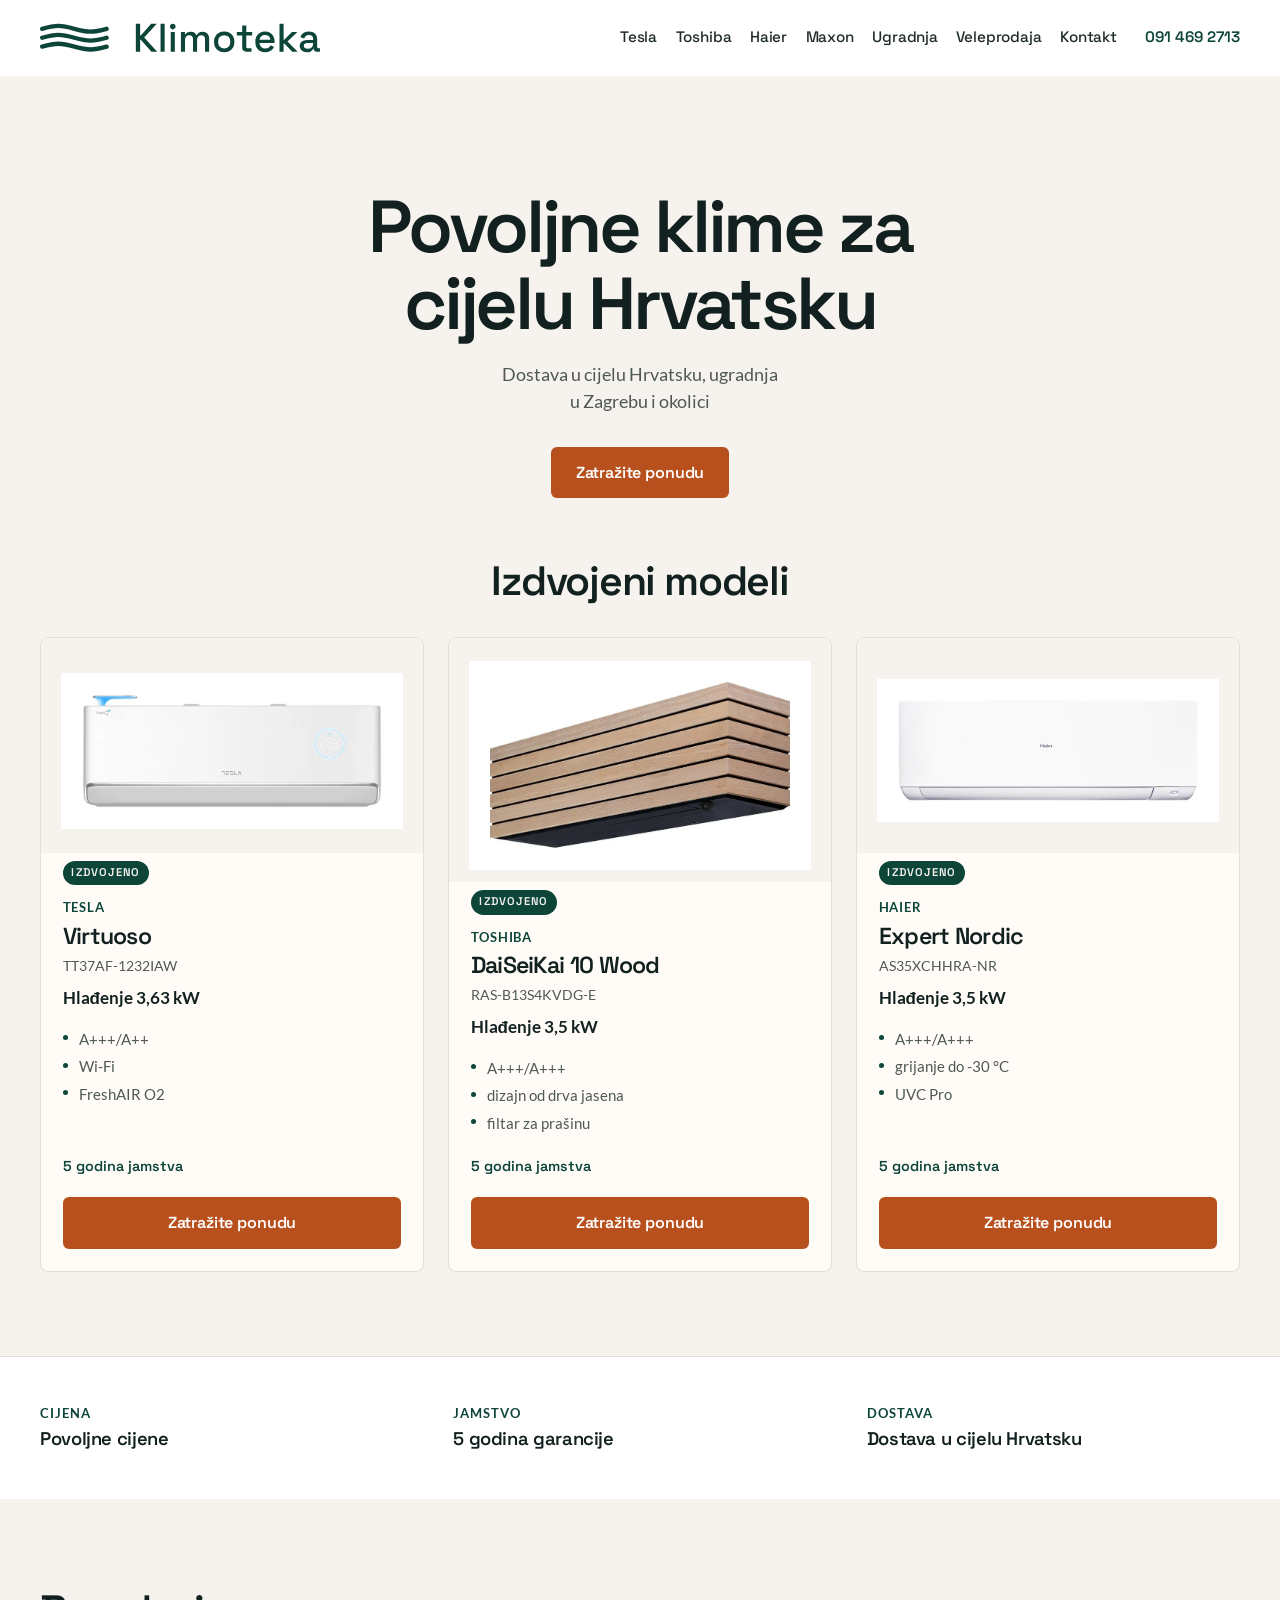
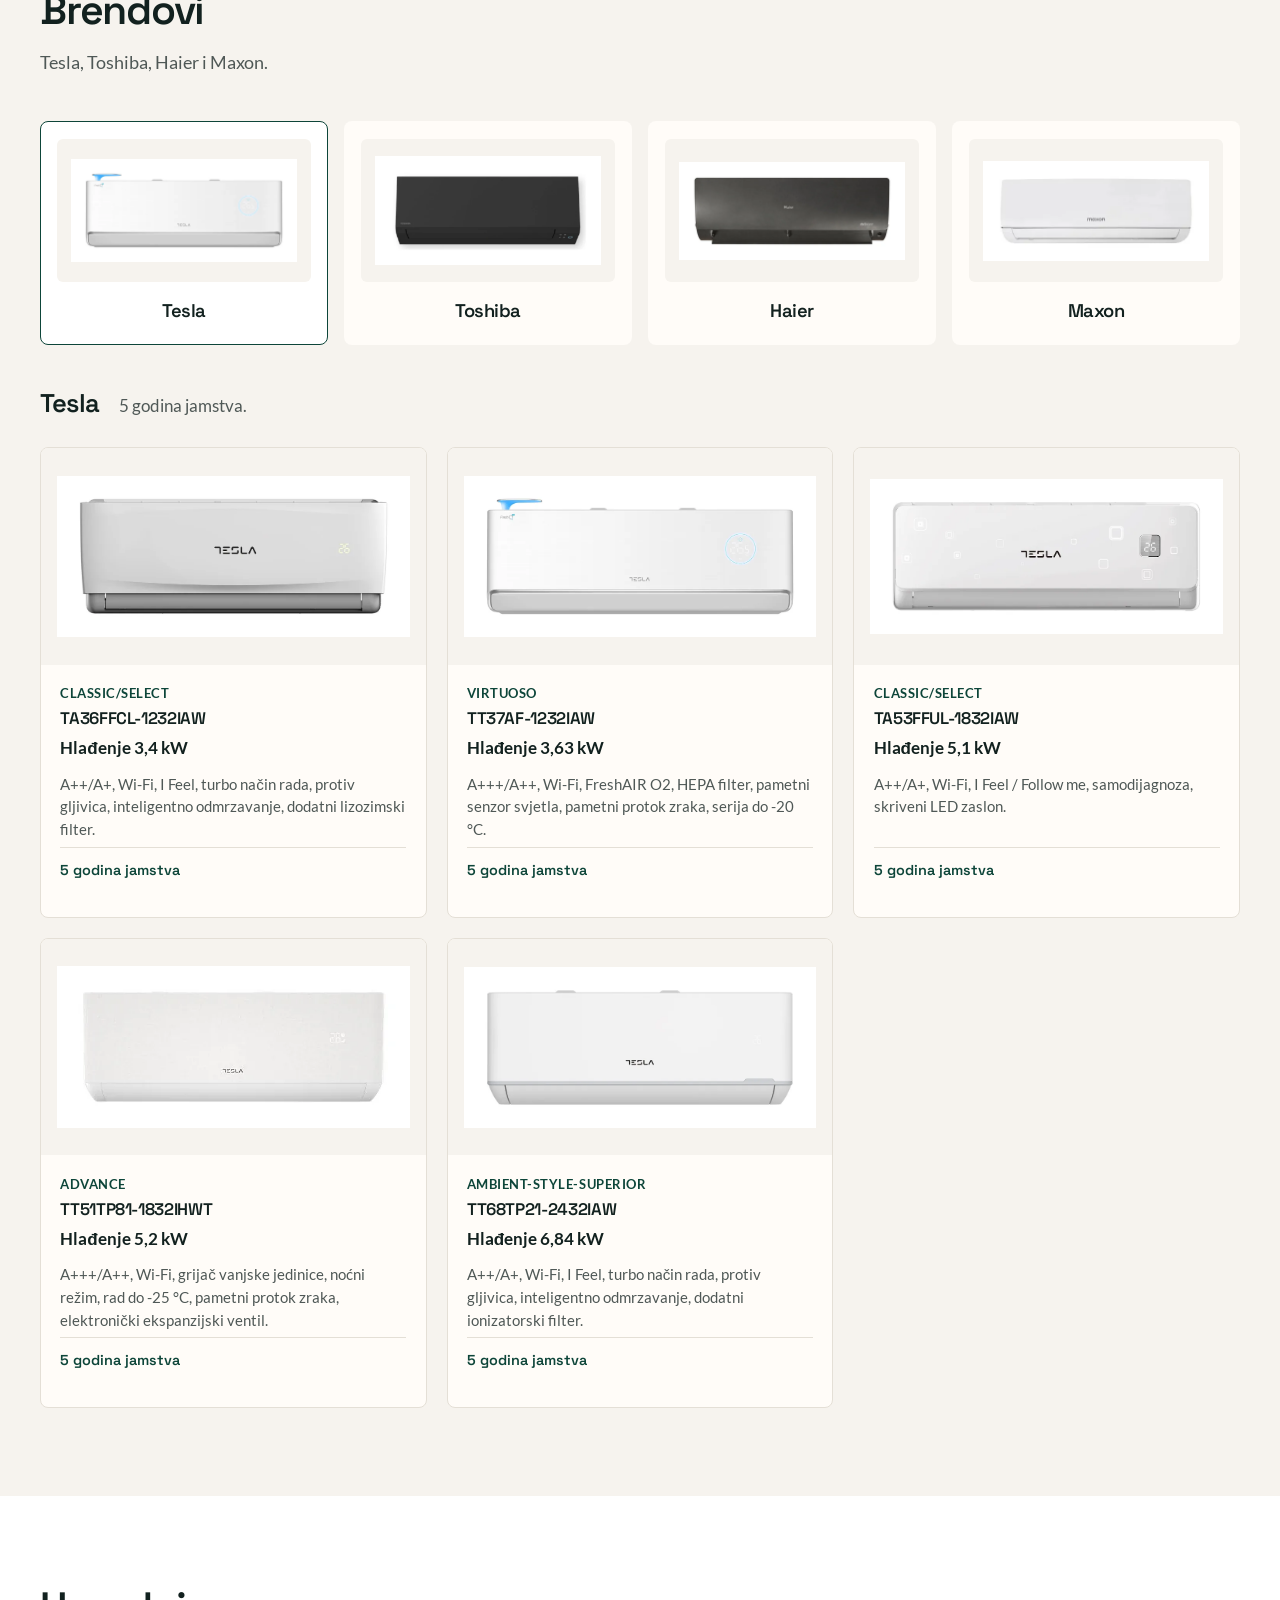
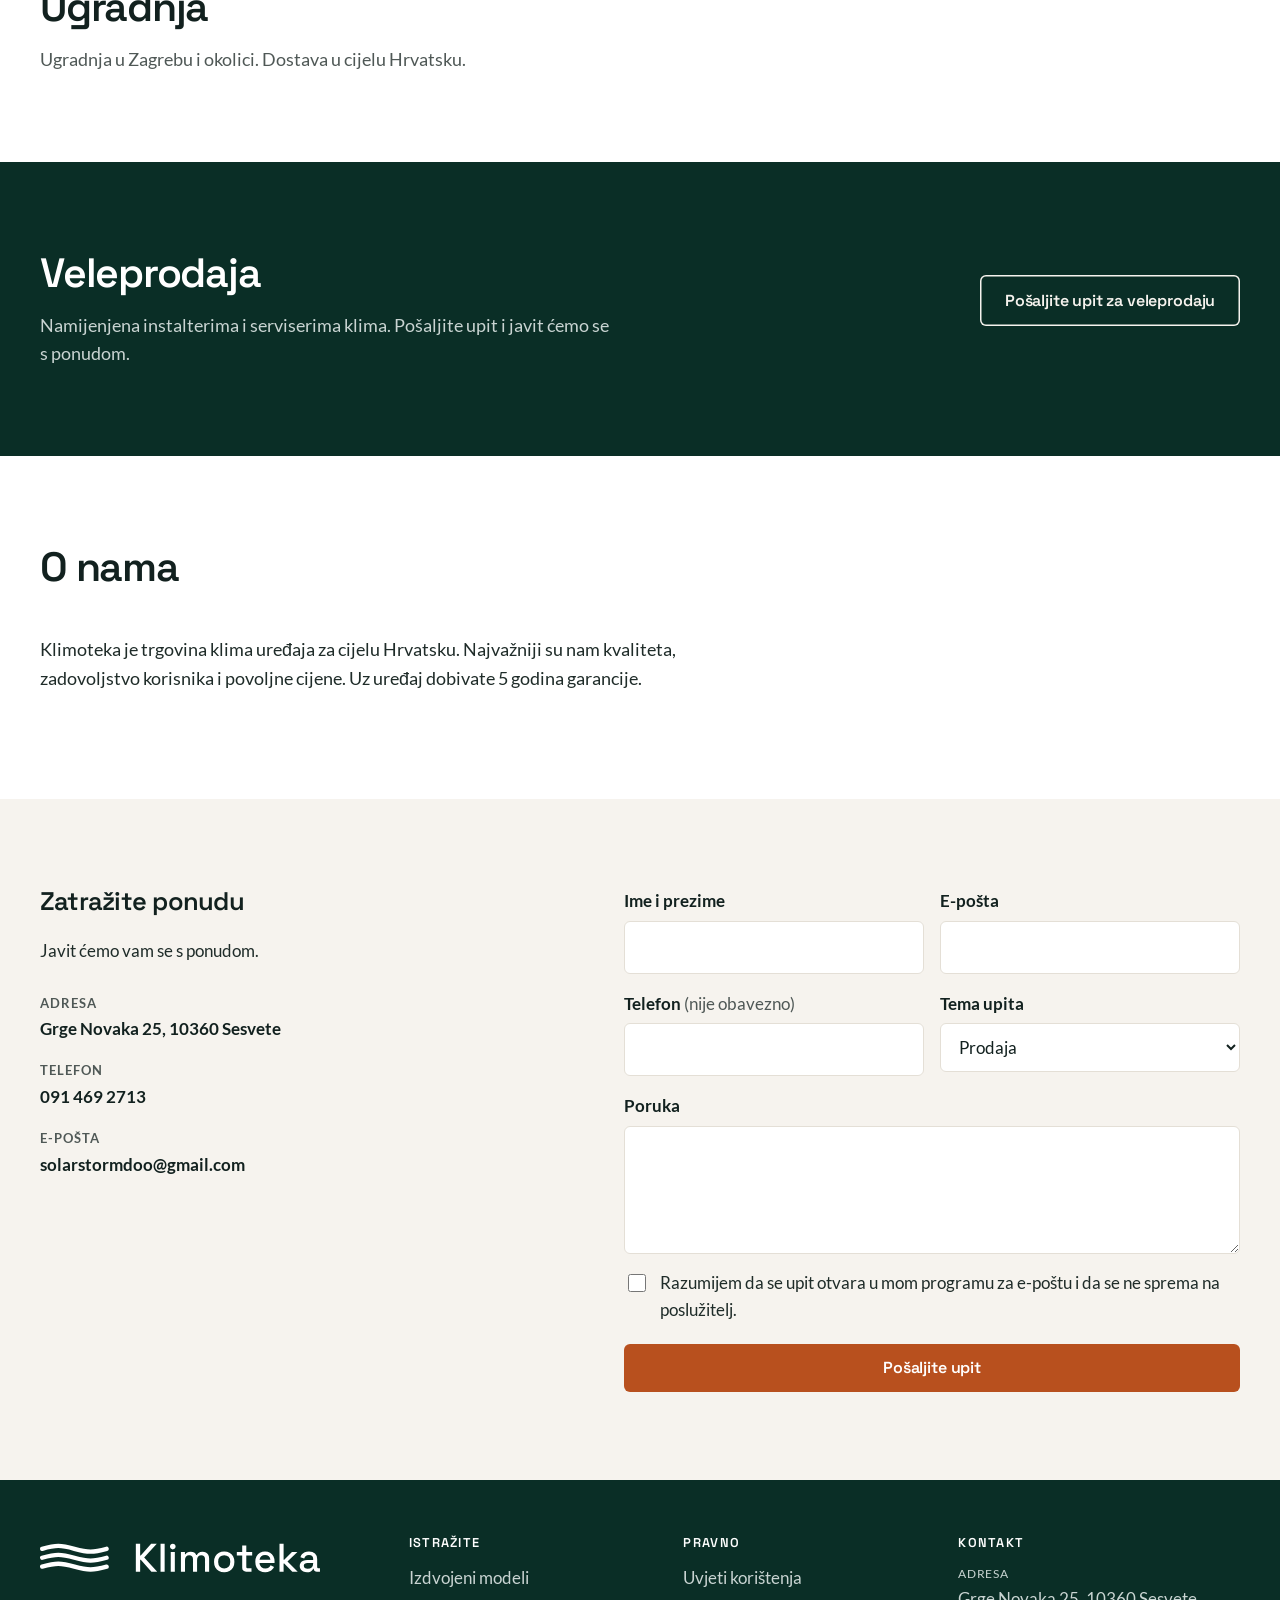
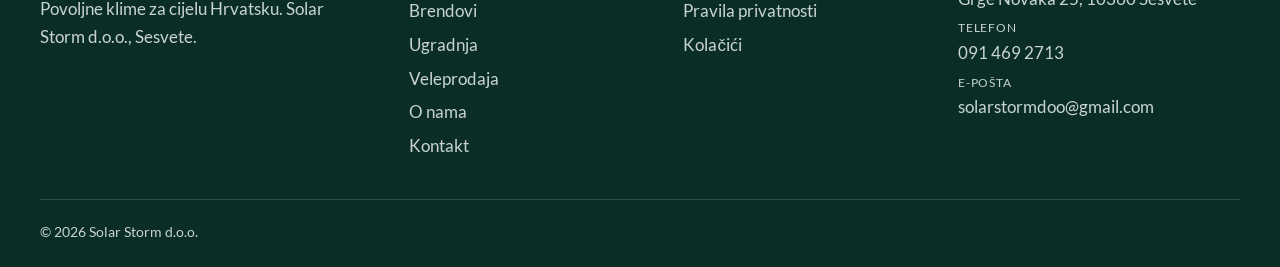
==== commit b7540b25: "Izdvojeni modeli i čišći ostatak weba Tri reklamirana modela biraju se na vrhu js/main.js. Hero je t" ====
--- a/index.html
+++ b/index.html
@@ -63,39 +63,26 @@
 
   <main id="sadrzaj">
     <section class="hero" aria-label="Uvod">
-      <div class="container hero__grid">
-        <div class="hero__copy">
-          <h1>Povoljne klime za cijelu Hrvatsku</h1>
-          <p class="hero__sub">Dostava u cijelu Hrvatsku, ugradnja u Zagrebu i okolici</p>
-          <a class="btn" href="#kontakt">Zatražite ponudu</a>
-        </div>
-        <div class="hero__visual" data-hero-rotator>
-          <div class="hero__stage" aria-live="polite">
-            <figure class="is-active" data-hero-slide data-caption="Tesla Virtuoso"><img src="images/models/tesla-tt37af.webp" width="912" height="415" alt="Klima uređaj Tesla Virtuoso." fetchpriority="high"></figure>
-            <figure data-hero-slide data-caption="Toshiba Shorai Edge Black"><img src="images/models/toshiba-shorai-edge-black.webp" width="733" height="353" alt="Klima uređaj Toshiba Shorai Edge Black." loading="lazy"></figure>
-            <figure data-hero-slide data-caption="Haier Flexis Plus"><img src="images/models/haier-flexis-plus-crna.webp" width="912" height="394" alt="Klima uređaj Haier Flexis Plus." loading="lazy"></figure>
-            <figure data-hero-slide data-caption="Maxon Fresh"><img src="images/models/maxon-fresh.webp" width="481" height="212" alt="Klima uređaj Maxon Fresh." loading="lazy"></figure>
-            <figure data-hero-slide data-caption="Tesla Advance"><img src="images/models/tesla-tt51tp81.webp" width="597" height="274" alt="Klima uređaj Tesla Advance." loading="lazy"></figure>
-            <figure data-hero-slide data-caption="Toshiba DaiSeiKai 10 Wood"><img src="images/models/toshiba-daiseikai-10-wood.webp" width="912" height="559" alt="Klima uređaj Toshiba DaiSeiKai 10 Wood." loading="lazy"></figure>
-            <figure data-hero-slide data-caption="Haier Expert Nordic"><img src="images/models/haier-expert-nordic.webp" width="912" height="382" alt="Klima uređaj Haier Expert Nordic." loading="lazy"></figure>
-            <figure data-hero-slide data-caption="Haier Pearl Premium"><img src="images/models/haier-pearl-premium.webp" width="912" height="463" alt="Klima uređaj Haier Pearl Premium." loading="lazy"></figure>
-          </div>
-          <p class="hero__caption" data-hero-caption><strong>Tesla</strong> Virtuoso</p>
-          <div class="hero__controls">
-            <button class="hero__toggle" type="button" data-hero-toggle aria-pressed="false" aria-label="Pauziraj izmjenu slika">
+      <div class="container hero__copy">
+        <h1>Povoljne klime za cijelu Hrvatsku</h1>
+        <p class="hero__sub">Dostava u cijelu Hrvatsku, ugradnja u Zagrebu i okolici</p>
+        <a class="btn" href="#kontakt">Zatražite ponudu</a>
+      </div>
+    </section>
+
+    <section class="featured" id="izdvojeno" aria-labelledby="izdvojeno-naslov">
+      <div class="container">
+        <div class="section__head">
+          <h2 id="izdvojeno-naslov">Izdvojeni modeli</h2>
+        </div>
+        <div class="featured__slider" data-featured-slider>
+          <ul class="featured__track" data-featured-track></ul>
+          <div class="featured__controls">
+            <button class="featured__toggle" type="button" data-featured-toggle aria-pressed="false" aria-label="Pauziraj izmjenu modela">
               <svg class="icon-pause" viewBox="0 0 16 16" aria-hidden="true"><path fill="currentColor" d="M4 2h3v12H4zM9 2h3v12H9z"/></svg>
               <svg class="icon-play" viewBox="0 0 16 16" aria-hidden="true"><path fill="currentColor" d="M4 2.5v11l10-5.5z"/></svg>
             </button>
-            <div class="hero__dots" role="group" aria-label="Odabir modela">
-            <button type="button" data-hero-dot class="is-active" aria-current="true" aria-label="Tesla Virtuoso"></button>
-            <button type="button" data-hero-dot aria-label="Toshiba Shorai Edge Black"></button>
-            <button type="button" data-hero-dot aria-label="Haier Flexis Plus"></button>
-            <button type="button" data-hero-dot aria-label="Maxon Fresh"></button>
-            <button type="button" data-hero-dot aria-label="Tesla Advance"></button>
-            <button type="button" data-hero-dot aria-label="Toshiba DaiSeiKai 10 Wood"></button>
-            <button type="button" data-hero-dot aria-label="Haier Expert Nordic"></button>
-            <button type="button" data-hero-dot aria-label="Haier Pearl Premium"></button>
-            </div>
+            <div class="featured__dots" data-featured-dots role="group" aria-label="Odabir izdvojenog modela"></div>
           </div>
         </div>
       </div>
@@ -115,7 +102,7 @@
       <div class="container">
         <div class="section__head">
           <h2 id="brendovi-naslov">Brendovi</h2>
-          <p>Tesla, Toshiba, Haier i Maxon. Na svim uređajima stoji 5 godina garancije.</p>
+          <p>Tesla, Toshiba, Haier i Maxon.</p>
         </div>
         <div class="brand-picks" role="tablist" aria-label="Odabir brenda">
             <button class="brand-pick" type="button" role="tab" id="tab-tesla" aria-controls="brend-tesla" aria-selected="true" data-brand-tab="tesla">
@@ -138,10 +125,10 @@
           <div class="brand-panel" id="brend-tesla" role="tabpanel" aria-labelledby="tab-tesla" data-brand-panel="tesla">
             <div class="brand-panel__intro">
               <h3>Tesla</h3>
-              <p>Klima uređaji brenda Tesla za stan i manje poslovne prostore. Točan model dogovaramo u ponudi. Jamstvo: 5 godina.</p>
+              <p>5 godina jamstva.</p>
             </div>
             <ul class="model-grid">
-                  <li class="model-card">
+                  <li class="model-card" data-model="TA36FFCL-1232IAW" data-brand="Tesla">
                     <figure class="model-card__photo">
                       <img src="images/models/tesla-ta36ffcl.webp" width="912" height="415" alt="Unutarnja jedinica Tesla Select TA36FFCL-1232IAW." loading="lazy">
                     </figure>
@@ -153,7 +140,7 @@
                       <p class="model-card__warranty">5 godina jamstva</p>
                     </div>
                   </li>
-                  <li class="model-card">
+                  <li class="model-card" data-model="TT37AF-1232IAW" data-brand="Tesla">
                     <figure class="model-card__photo">
                       <img src="images/models/tesla-tt37af.webp" width="912" height="415" alt="Unutarnja jedinica Tesla Virtuoso TT37AF-1232IAW s FreshAIR O2." loading="lazy">
                     </figure>
@@ -165,7 +152,7 @@
                       <p class="model-card__warranty">5 godina jamstva</p>
                     </div>
                   </li>
-                  <li class="model-card">
+                  <li class="model-card" data-model="TA53FFUL-1832IAW" data-brand="Tesla">
                     <figure class="model-card__photo">
                       <img src="images/models/tesla-ta53fful.webp" width="912" height="401" alt="Unutarnja jedinica Tesla Select TA53FFUL-1832IAW." loading="lazy">
                     </figure>
@@ -177,7 +164,7 @@
                       <p class="model-card__warranty">5 godina jamstva</p>
                     </div>
                   </li>
-                  <li class="model-card">
+                  <li class="model-card" data-model="TT51TP81-1832IHWT" data-brand="Tesla">
                     <figure class="model-card__photo">
                       <img src="images/models/tesla-tt51tp81.webp" width="597" height="274" alt="Unutarnja jedinica Tesla Advance TT51TP81-1832IHWT." loading="lazy">
                     </figure>
@@ -189,7 +176,7 @@
                       <p class="model-card__warranty">5 godina jamstva</p>
                     </div>
                   </li>
-                  <li class="model-card">
+                  <li class="model-card" data-model="TT68TP21-2432IAW" data-brand="Tesla">
                     <figure class="model-card__photo">
                       <img src="images/models/tesla-tt68tp21.webp" width="912" height="416" alt="Unutarnja jedinica Tesla TT68TP21-2432IAW." loading="lazy">
                     </figure>
@@ -206,10 +193,10 @@
           <div class="brand-panel" id="brend-toshiba" role="tabpanel" aria-labelledby="tab-toshiba" data-brand-panel="toshiba" hidden>
             <div class="brand-panel__intro">
               <h3>Toshiba</h3>
-              <p>Klima uređaji brenda Toshiba. Odabir ovisi o prostoru i načinu korištenja. Jamstvo: 5 godina.</p>
+              <p>5 godina jamstva.</p>
             </div>
             <ul class="model-grid">
-                  <li class="model-card">
+                  <li class="model-card" data-model="RAS-B10S4KVDG-E" data-brand="Toshiba">
                     <figure class="model-card__photo">
                       <img src="images/models/toshiba-daiseikai-10-wood.webp" width="912" height="559" alt="Unutarnja jedinica Toshiba DaiSeiKai 10 Wood." loading="lazy">
                     </figure>
@@ -221,7 +208,7 @@
                       <p class="model-card__warranty">5 godina jamstva</p>
                     </div>
                   </li>
-                  <li class="model-card">
+                  <li class="model-card" data-model="RAS-B13S4KVDG-E" data-brand="Toshiba">
                     <figure class="model-card__photo">
                       <img src="images/models/toshiba-daiseikai-10-wood.webp" width="912" height="559" alt="Unutarnja jedinica Toshiba DaiSeiKai 10 Wood." loading="lazy">
                     </figure>
@@ -233,7 +220,7 @@
                       <p class="model-card__warranty">5 godina jamstva</p>
                     </div>
                   </li>
-                  <li class="model-card">
+                  <li class="model-card" data-model="RAS-B18S4KVDG-E" data-brand="Toshiba">
                     <figure class="model-card__photo">
                       <img src="images/models/toshiba-daiseikai-10-wood.webp" width="912" height="559" alt="Unutarnja jedinica Toshiba DaiSeiKai 10 Wood." loading="lazy">
                     </figure>
@@ -245,7 +232,7 @@
                       <p class="model-card__warranty">5 godina jamstva</p>
                     </div>
                   </li>
-                  <li class="model-card">
+                  <li class="model-card" data-model="RAS-B24G3KVSGB-E" data-brand="Toshiba">
                     <figure class="model-card__photo">
                       <img src="images/models/toshiba-shorai-edge-black.webp" width="733" height="353" alt="Unutarnja jedinica Toshiba Shorai Edge Black." loading="lazy">
                     </figure>
@@ -262,10 +249,10 @@
           <div class="brand-panel" id="brend-haier" role="tabpanel" aria-labelledby="tab-haier" data-brand-panel="haier" hidden>
             <div class="brand-panel__intro">
               <h3>Haier</h3>
-              <p>Klima uređaji brenda Haier za dom i poslovni prostor. Točan model dogovaramo u ponudi. Jamstvo: 5 godina.</p>
+              <p>5 godina jamstva.</p>
             </div>
             <ul class="model-grid">
-                  <li class="model-card">
+                  <li class="model-card" data-model="AS25RBAHRA-PL" data-brand="Haier">
                     <figure class="model-card__photo">
                       <img src="images/models/haier-revive-plus.webp" width="912" height="397" alt="Unutarnja jedinica Haier Revive Plus." loading="lazy">
                     </figure>
@@ -277,7 +264,7 @@
                       <p class="model-card__warranty">5 godina jamstva</p>
                     </div>
                   </li>
-                  <li class="model-card">
+                  <li class="model-card" data-model="AS25S2SF1FA-BH" data-brand="Haier">
                     <figure class="model-card__photo">
                       <img src="images/models/haier-flexis-plus-crna.webp" width="912" height="394" alt="Unutarnja jedinica Haier Flexis Plus, crna mat." loading="lazy">
                     </figure>
@@ -289,7 +276,7 @@
                       <p class="model-card__warranty">5 godina jamstva</p>
                     </div>
                   </li>
-                  <li class="model-card">
+                  <li class="model-card" data-model="AS35RBAHRA-PL" data-brand="Haier">
                     <figure class="model-card__photo">
                       <img src="images/models/haier-revive-plus.webp" width="912" height="397" alt="Unutarnja jedinica Haier Revive Plus." loading="lazy">
                     </figure>
@@ -301,7 +288,7 @@
                       <p class="model-card__warranty">5 godina jamstva</p>
                     </div>
                   </li>
-                  <li class="model-card">
+                  <li class="model-card" data-model="AS35XCHHRA-NR" data-brand="Haier">
                     <figure class="model-card__photo">
                       <img src="images/models/haier-expert-nordic.webp" width="912" height="382" alt="Unutarnja jedinica Haier Expert Nordic." loading="lazy">
                     </figure>
@@ -313,7 +300,7 @@
                       <p class="model-card__warranty">5 godina jamstva</p>
                     </div>
                   </li>
-                  <li class="model-card">
+                  <li class="model-card" data-model="AS50RCBHRA-PL" data-brand="Haier">
                     <figure class="model-card__photo">
                       <img src="images/models/haier-revive-plus.webp" width="912" height="397" alt="Unutarnja jedinica Haier Revive Plus." loading="lazy">
                     </figure>
@@ -325,7 +312,7 @@
                       <p class="model-card__warranty">5 godina jamstva</p>
                     </div>
                   </li>
-                  <li class="model-card">
+                  <li class="model-card" data-model="AS50S2SF1FA-BH" data-brand="Haier">
                     <figure class="model-card__photo">
                       <img src="images/models/haier-flexis-plus-crna.webp" width="912" height="394" alt="Unutarnja jedinica Haier Flexis Plus, crna mat." loading="lazy">
                     </figure>
@@ -337,7 +324,7 @@
                       <p class="model-card__warranty">5 godina jamstva</p>
                     </div>
                   </li>
-                  <li class="model-card">
+                  <li class="model-card" data-model="AS71PEPHRA-PRE" data-brand="Haier">
                     <figure class="model-card__photo">
                       <img src="images/models/haier-pearl-premium.webp" width="912" height="463" alt="Unutarnja jedinica Haier Pearl Premium." loading="lazy">
                     </figure>
@@ -349,7 +336,7 @@
                       <p class="model-card__warranty">5 godina jamstva</p>
                     </div>
                   </li>
-                  <li class="model-card">
+                  <li class="model-card" data-model="AS71S2SF1FA-BH" data-brand="Haier">
                     <figure class="model-card__photo">
                       <img src="images/models/haier-flexis-plus-crna.webp" width="912" height="394" alt="Unutarnja jedinica Haier Flexis Plus, crna mat." loading="lazy">
                     </figure>
@@ -366,10 +353,10 @@
           <div class="brand-panel" id="brend-maxon" role="tabpanel" aria-labelledby="tab-maxon" data-brand-panel="maxon" hidden>
             <div class="brand-panel__intro">
               <h3>Maxon</h3>
-              <p>Klima uređaji brenda Maxon. Detalje šaljemo uz ponudu, ne na ovoj stranici. Jamstvo: 5 godina.</p>
+              <p>5 godina jamstva.</p>
             </div>
             <ul class="model-grid">
-                  <li class="model-card">
+                  <li class="model-card" data-model="MXI-09HC013i" data-brand="Maxon">
                     <figure class="model-card__photo">
                       <img src="images/models/maxon-fresh.webp" width="481" height="212" alt="Unutarnja jedinica Maxon Fresh." loading="lazy">
                     </figure>
@@ -381,7 +368,7 @@
                       <p class="model-card__warranty">5 godina jamstva</p>
                     </div>
                   </li>
-                  <li class="model-card">
+                  <li class="model-card" data-model="MXI-12HC013i" data-brand="Maxon">
                     <figure class="model-card__photo">
                       <img src="images/models/maxon-fresh.webp" width="481" height="212" alt="Unutarnja jedinica Maxon Fresh." loading="lazy">
                     </figure>
@@ -393,7 +380,7 @@
                       <p class="model-card__warranty">5 godina jamstva</p>
                     </div>
                   </li>
-                  <li class="model-card">
+                  <li class="model-card" data-model="MXI-18HC012i" data-brand="Maxon">
                     <figure class="model-card__photo">
                       <img src="images/models/maxon-fresh.webp" width="481" height="212" alt="Unutarnja jedinica Maxon Fresh." loading="lazy">
                     </figure>
@@ -405,7 +392,7 @@
                       <p class="model-card__warranty">5 godina jamstva</p>
                     </div>
                   </li>
-                  <li class="model-card">
+                  <li class="model-card" data-model="MXI-24HC012i" data-brand="Maxon">
                     <figure class="model-card__photo">
                       <img src="images/models/maxon-fresh.webp" width="481" height="212" alt="Unutarnja jedinica Maxon Fresh." loading="lazy">
                     </figure>
@@ -426,7 +413,7 @@
       <div class="container">
         <div class="section__lead">
           <h2 id="ugradnja-naslov">Ugradnja</h2>
-          <p>Ugrađujemo klima uređaje u Zagrebu i okolici. Dostava uređaja ide u cijelu Hrvatsku. Točan model i način ugradnje dogovaramo u ponudi.</p>
+          <p>Ugradnja u Zagrebu i okolici. Dostava u cijelu Hrvatsku.</p>
         </div>
       </div>
     </section>
@@ -446,8 +433,7 @@
         <div class="section__head">
           <h2 id="o-nama-naslov">O nama</h2>
         </div>
-        <p>Klimoteka je trgovina klima uređaja za cijelu Hrvatsku: maloprodaja, veleprodaja i ugradnja. Biramo provjerene brendove i uređaje ugrađujemo pažljivo, uz jasnu ponudu i 5 godina garancije.</p>
-        <p>Najvažniji su nam kvaliteta, zadovoljstvo korisnika i povoljne cijene.</p>
+        <p>Klimoteka je trgovina klima uređaja za cijelu Hrvatsku. Najvažniji su nam kvaliteta, zadovoljstvo korisnika i povoljne cijene. Uz uređaj dobivate 5 godina garancije.</p>
       </div>
     </section>
 
@@ -455,7 +441,7 @@
       <div class="container contact">
         <div class="contact__intro">
           <h2 id="kontakt-naslov">Zatražite ponudu</h2>
-          <p>Napišite treba li vam novi uređaj, ugradnja, servis ili veleprodaja. Obrazac ne šalje podatke na poslužitelj: otvara program za e-poštu na vašem uređaju.</p>
+          <p>Javit ćemo vam se s ponudom.</p>
           <ul class="contact-list">
             <li>
               <span>Adresa</span>
@@ -497,6 +483,10 @@
               </select>
             </div>
           </div>
+          <div class="field" id="model-field" hidden>
+            <label for="model">Model</label>
+            <input id="model" name="model" type="text" readonly>
+          </div>
           <div class="field">
             <label for="poruka">Poruka</label>
             <textarea id="poruka" name="poruka" required></textarea>
@@ -525,6 +515,7 @@
       <div>
         <h2>Istražite</h2>
         <ul>
+          <li><a href="#izdvojeno">Izdvojeni modeli</a></li>
           <li><a href="#brendovi">Brendovi</a></li>
           <li><a href="#ugradnja">Ugradnja</a></li>
           <li><a href="#veleprodaja">Veleprodaja</a></li>
--- a/css/styles.css
+++ b/css/styles.css
@@ -452,23 +452,12 @@
 
 .hero {
   background: var(--cream);
-  padding: 4.5rem 0 3.5rem;
-}
-
-.hero__grid {
-  display: grid;
-  gap: 3rem;
-  align-items: center;
+  padding: 5rem 0 2.25rem;
+  text-align: center;
 }
 
 @media (min-width: 900px) {
-  .hero {
-    padding: 6.5rem 0 5.5rem;
-  }
-  .hero__grid {
-    grid-template-columns: minmax(0, 1fr) minmax(0, 1.05fr);
-    gap: 4.5rem;
-  }
+  .hero { padding: 7rem 0 2.75rem; }
 }
 
 .hero__copy h1 {
@@ -476,73 +465,188 @@
   font-weight: 600;
   line-height: 1.05;
   letter-spacing: -0.045em;
-  margin-bottom: 1.15rem;
-  max-width: 11ch;
+  margin: 0 auto 1.15rem;
+  max-width: 12ch;
 }
 
 .hero__sub {
   font-size: 1.125rem;
   line-height: 1.5;
   color: var(--muted);
+  margin: 0 auto 2rem;
+  max-width: 28ch;
+}
+
+/* Featured models */
+
+.featured {
+  background: var(--cream);
+  padding: 1rem 0 5rem;
+}
+
+.featured .section__head {
+  text-align: center;
+  margin-inline: auto;
   margin-bottom: 2rem;
-  max-width: 28ch;
-}
-
-.hero__visual { min-width: 0; }
-
-.hero__stage {
-  position: relative;
-  aspect-ratio: 2.15 / 1;
+}
+
+.featured__slider { position: relative; }
+
+.featured__track {
+  display: flex;
+  gap: 1.15rem;
+  list-style: none;
+  margin: 0;
+  padding: 0 0 0.25rem;
+  overflow-x: auto;
+  scroll-snap-type: x mandatory;
+  scrollbar-width: none;
+  -webkit-overflow-scrolling: touch;
+}
+
+.featured__track::-webkit-scrollbar { display: none; }
+
+.featured-card {
+  flex: 0 0 min(86%, 22.5rem);
+  scroll-snap-align: start;
+  display: flex;
+  flex-direction: column;
   background: var(--paper);
+  border: 1px solid var(--line);
   border-radius: var(--radius);
-}
-
-.hero__stage figure {
-  position: absolute;
-  inset: 0;
-  margin: 0;
+  overflow: hidden;
+  min-width: 0;
+}
+
+@media (min-width: 960px) {
+  .featured__track {
+    display: grid;
+    grid-template-columns: repeat(3, 1fr);
+    overflow: visible;
+    scroll-snap-type: none;
+    gap: 1.5rem;
+  }
+  .featured-card { flex: none; }
+}
+
+.featured-card__photo {
+  margin: 0;
+  aspect-ratio: 16 / 9;
   display: flex;
   align-items: center;
   justify-content: center;
-  padding: 0.85rem 1rem;
-  opacity: 0;
-  pointer-events: none;
-  transition: opacity 0.6s var(--ease);
-}
-
-.hero__stage figure.is-active {
-  opacity: 1;
-  pointer-events: auto;
-}
-
-.hero__stage img {
+  background: var(--cream);
+  padding: 1.4rem 1.25rem 0.75rem;
+}
+
+.featured-card__photo img {
   width: 100%;
   height: 100%;
-  max-height: 100%;
   object-fit: contain;
-  object-position: center;
-}
-
-.hero__caption {
-  margin: 0.85rem 0 0;
+}
+
+.featured-card__body {
+  display: flex;
+  flex-direction: column;
+  gap: 0.3rem;
+  padding: 0.5rem 1.35rem 1.4rem;
+  flex: 1;
+}
+
+.featured-card__badge {
+  display: inline-block;
+  align-self: flex-start;
+  margin-bottom: 0.45rem;
+  padding: 0.2rem 0.55rem;
+  border-radius: 999px;
+  background: var(--petrol);
+  color: var(--cream);
+  font-family: var(--font-display);
+  font-size: 0.7rem;
+  font-weight: 600;
+  letter-spacing: 0.1em;
+  text-transform: uppercase;
+}
+
+.featured-card__brand {
+  margin: 0;
+  color: var(--petrol);
+  font-size: 0.8rem;
+  font-weight: 700;
+  letter-spacing: 0.06em;
+  text-transform: uppercase;
+}
+
+.featured-card__body h3 {
+  margin: 0;
+  font-size: 1.45rem;
+  letter-spacing: -0.03em;
+}
+
+.featured-card__sku {
+  margin: 0;
+  color: var(--muted);
+  font-size: 0.9rem;
+}
+
+.featured-card__power {
+  margin: 0.15rem 0 0;
+  font-weight: 700;
+  color: var(--ink);
+}
+
+.featured-card__feats {
+  list-style: none;
+  margin: 0.65rem 0 0;
+  padding: 0;
   color: var(--muted);
   font-size: 0.95rem;
-  min-height: 1.5em;
-}
-
-.hero__caption strong {
-  color: var(--ink);
-  font-weight: 700;
-}
-
-.hero__controls {
+}
+
+.featured-card__feats li {
+  position: relative;
+  padding-left: 1rem;
+  margin-bottom: 0.2rem;
+}
+
+.featured-card__feats li::before {
+  content: "";
+  position: absolute;
+  left: 0;
+  top: 0.55em;
+  width: 5px;
+  height: 5px;
+  border-radius: 50%;
+  background: var(--petrol);
+}
+
+.featured-card__warranty {
+  margin: auto 0 0;
+  padding-top: 0.75rem;
+  font-family: var(--font-display);
+  font-size: 0.9rem;
+  font-weight: 600;
+  color: var(--petrol);
+}
+
+.featured-card .btn {
+  width: 100%;
+  margin-top: 0.9rem;
+}
+
+.featured__controls {
   display: flex;
   align-items: center;
+  justify-content: center;
   gap: 0.75rem;
-  margin-top: 0.85rem;
-}
-
-.hero__toggle {
+  margin-top: 1.15rem;
+}
+
+@media (min-width: 960px) {
+  .featured__controls { display: none; }
+}
+
+.featured__toggle {
   width: 44px;
   height: 44px;
   border: 0;
@@ -555,20 +659,19 @@
   justify-content: center;
 }
 
-.hero__toggle:hover { background: var(--paper); }
-
-.hero__toggle svg { width: 16px; height: 16px; }
-.hero__toggle .icon-play { display: none; }
-.hero__toggle.is-paused .icon-pause { display: none; }
-.hero__toggle.is-paused .icon-play { display: block; }
-
-.hero__dots {
-  display: flex;
-  flex-wrap: wrap;
+.featured__toggle:hover { background: var(--paper); }
+
+.featured__toggle svg { width: 16px; height: 16px; }
+.featured__toggle .icon-play { display: none; }
+.featured__toggle.is-paused .icon-pause { display: none; }
+.featured__toggle.is-paused .icon-play { display: block; }
+
+.featured__dots {
+  display: flex;
   gap: 0.4rem;
 }
 
-.hero__dots button {
+.featured__dots button {
   width: 10px;
   height: 10px;
   padding: 0;
@@ -578,13 +681,27 @@
   cursor: pointer;
 }
 
-.hero__dots button.is-active { background: var(--petrol); }
+.featured__dots button.is-active { background: var(--petrol); }
+
+@media (prefers-reduced-motion: no-preference) {
+  .featured-card {
+    opacity: 0;
+    transform: translateY(14px);
+  }
+  .featured-card.is-in {
+    opacity: 1;
+    transform: none;
+    transition: opacity 0.7s var(--ease), transform 0.7s var(--ease);
+  }
+  .featured-card:nth-child(2).is-in { transition-delay: 0.1s; }
+  .featured-card:nth-child(3).is-in { transition-delay: 0.2s; }
+}
 
 /* Advantages */
 
 .advantages {
-  padding: 2.75rem 0;
-  border-bottom: 1px solid var(--line);
+  padding: 3rem 0;
+  border-top: 1px solid var(--line);
   background: var(--white);
 }
 
@@ -626,7 +743,7 @@
 /* Sections */
 
 .section {
-  padding: 5rem 0;
+  padding: 5.5rem 0;
 }
 
 .section--cream { background: var(--cream); }
@@ -669,14 +786,14 @@
 .brand-picks {
   display: grid;
   grid-template-columns: 1fr 1fr;
-  gap: 1rem;
+  gap: 0.85rem;
   margin-bottom: 2.75rem;
 }
 
 @media (min-width: 800px) {
   .brand-picks {
     grid-template-columns: repeat(4, 1fr);
-    gap: 1.25rem;
+    gap: 1rem;
   }
 }
 
@@ -686,22 +803,25 @@
   flex-direction: column;
   align-items: stretch;
   margin: 0;
-  padding: 1rem 1rem 1.15rem;
-  border: 1px solid var(--line);
+  padding: 1.1rem 1rem 1.2rem;
+  border: 1px solid transparent;
   border-radius: var(--radius);
-  background: var(--white);
+  background: var(--paper);
   color: var(--ink);
-  text-align: left;
+  text-align: center;
   cursor: pointer;
   font: inherit;
   min-height: 44px;
-  transition: border-color 0.2s var(--ease), box-shadow 0.2s var(--ease);
-}
-
-.brand-pick:hover,
+  transition: border-color 0.2s var(--ease), background 0.2s var(--ease);
+}
+
+.brand-pick:hover {
+  border-color: var(--line);
+}
+
 .brand-pick[aria-selected="true"] {
   border-color: var(--petrol);
-  box-shadow: 0 0 0 1px var(--petrol);
+  background: var(--white);
 }
 
 .brand-pick__photo {
@@ -709,7 +829,7 @@
   display: flex;
   align-items: center;
   justify-content: center;
-  margin-bottom: 0.9rem;
+  margin-bottom: 0.85rem;
   background: var(--cream);
   border-radius: 6px;
   overflow: hidden;
@@ -719,12 +839,12 @@
   width: 100%;
   height: 100%;
   object-fit: contain;
-  padding: 0.65rem;
+  padding: 0.85rem;
 }
 
 .brand-pick strong {
   font-family: var(--font-display);
-  font-size: 1.2rem;
+  font-size: 1.15rem;
   font-weight: 600;
   letter-spacing: -0.03em;
 }
@@ -1084,7 +1204,7 @@
 
 @media (max-width: 599px) {
   .container { width: min(var(--container), calc(100% - 1.75rem)); }
-  .hero { padding: 2.75rem 0 2.25rem; }
-  .section { padding: 3.5rem 0; }
-  .hero__stage { aspect-ratio: 2.05 / 1; }
-}
+  .hero { padding: 3.25rem 0 1.5rem; }
+  .featured { padding: 0.5rem 0 3.5rem; }
+  .section { padding: 3.75rem 0; }
+}
